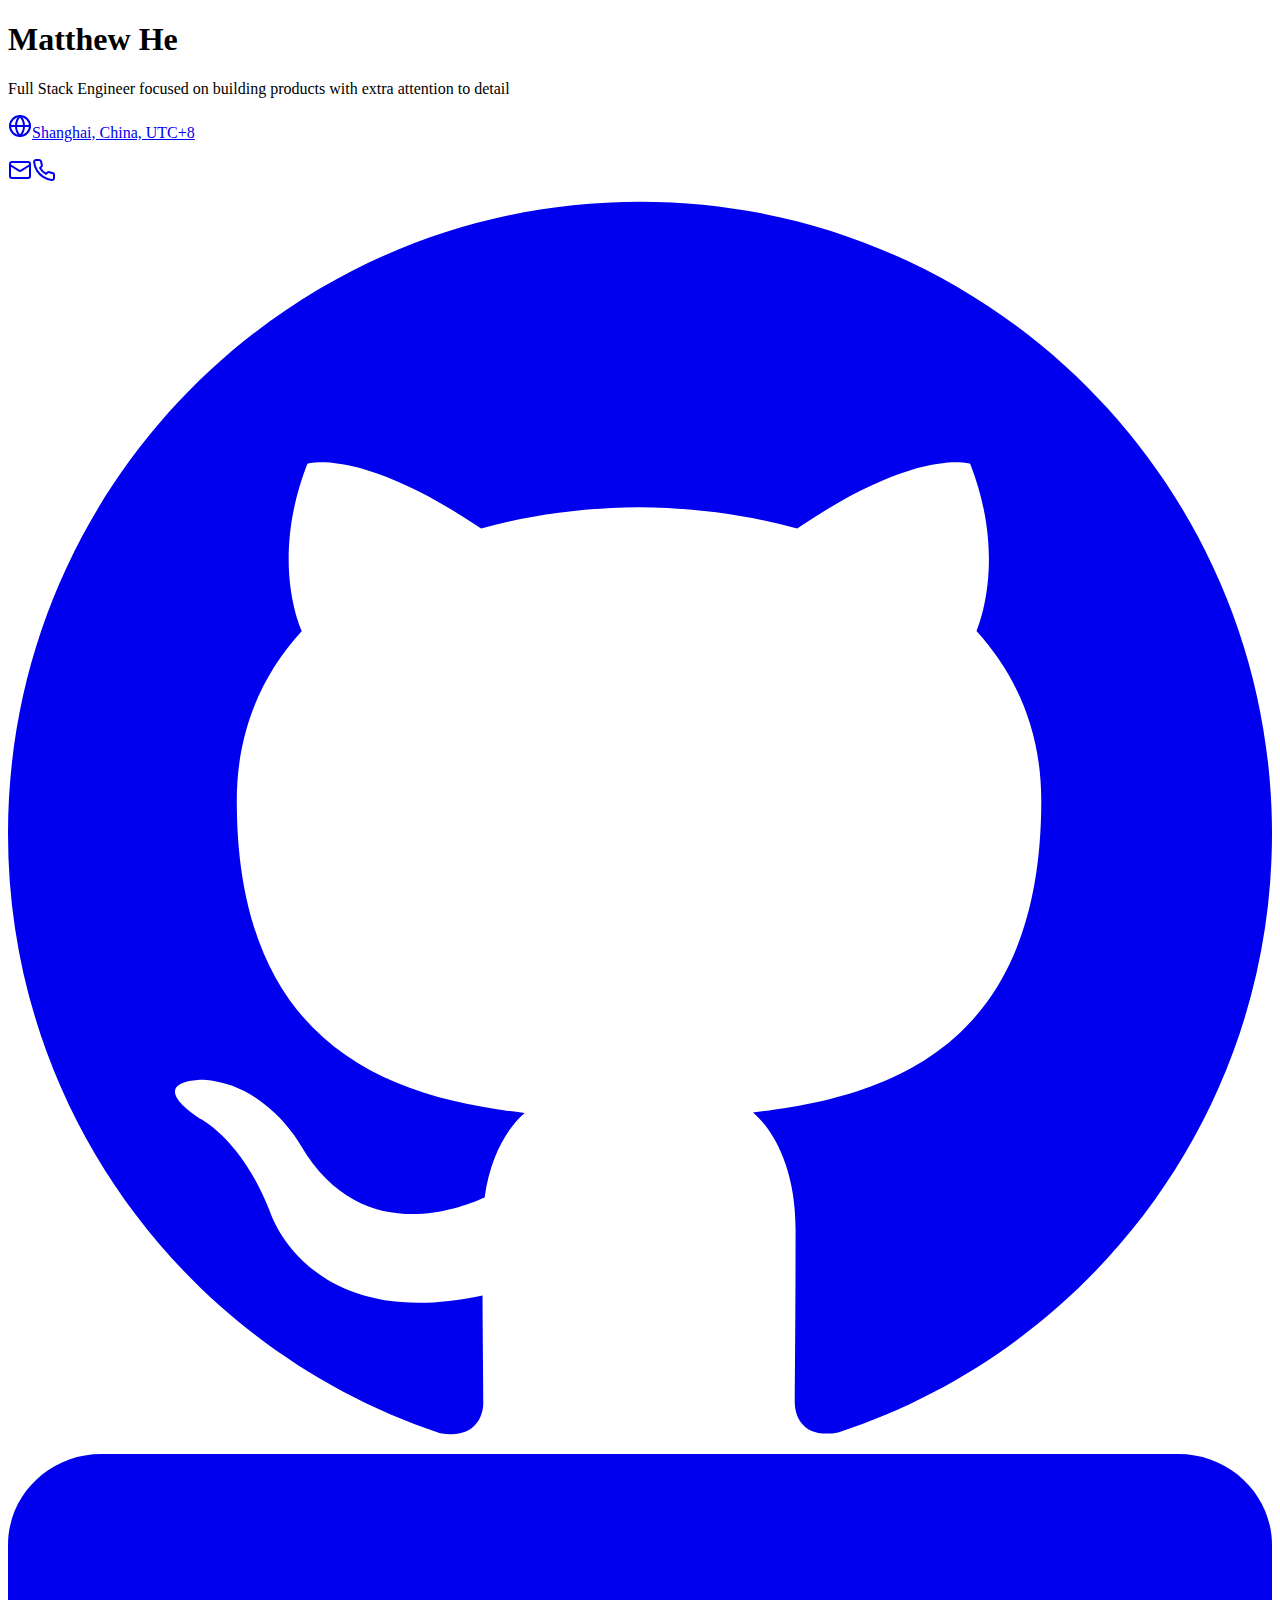
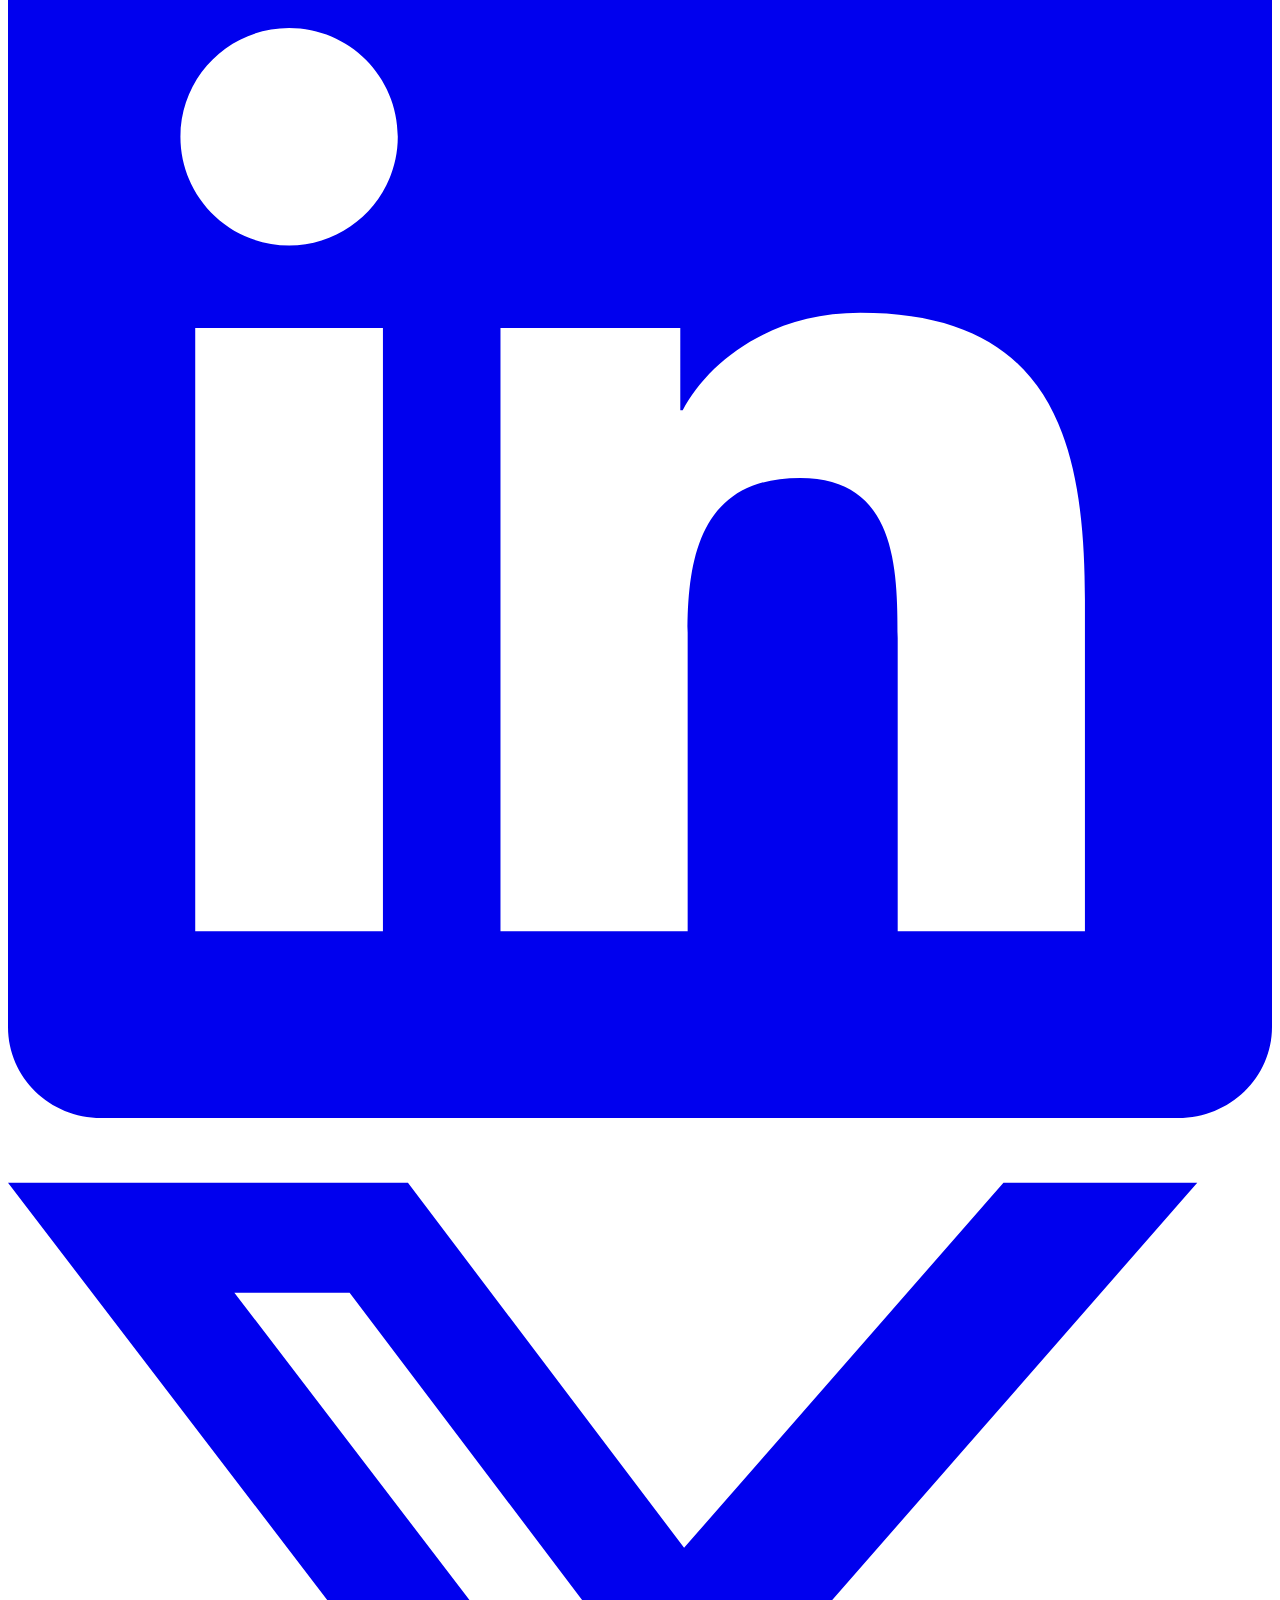
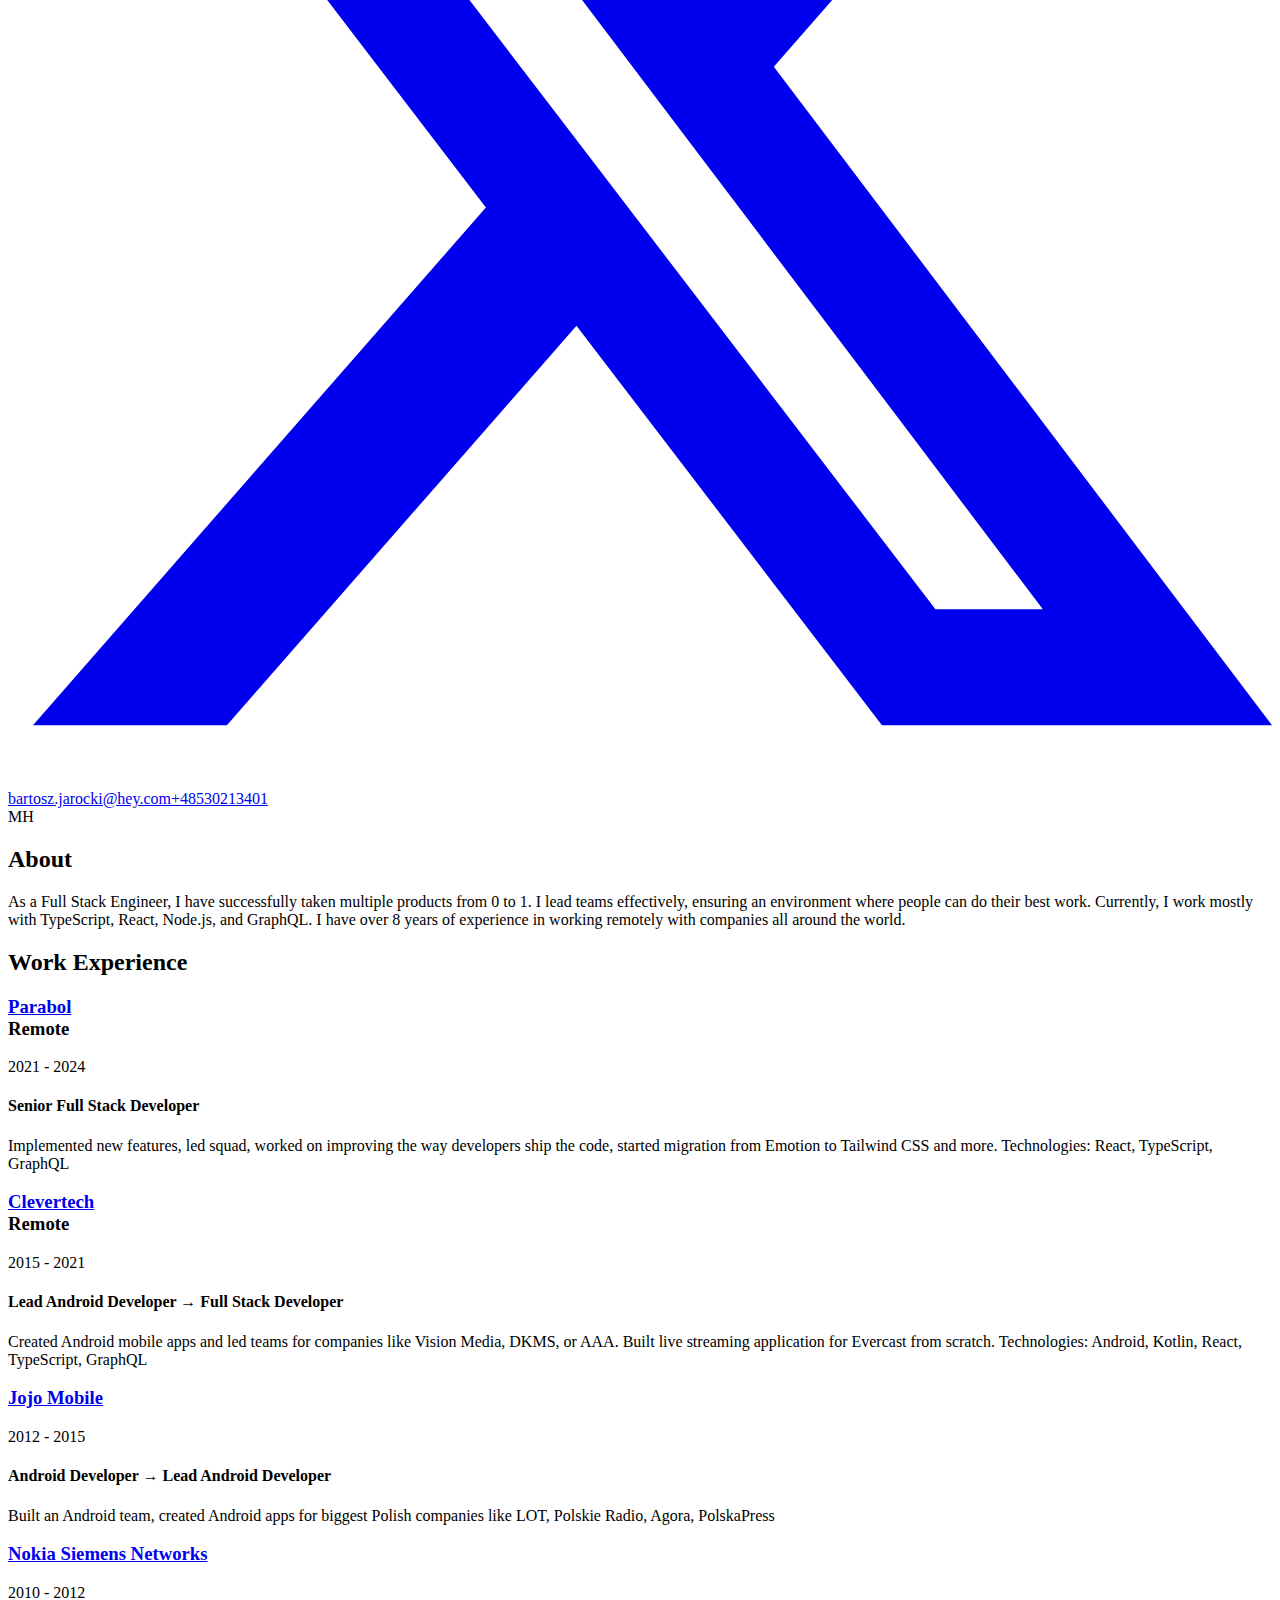
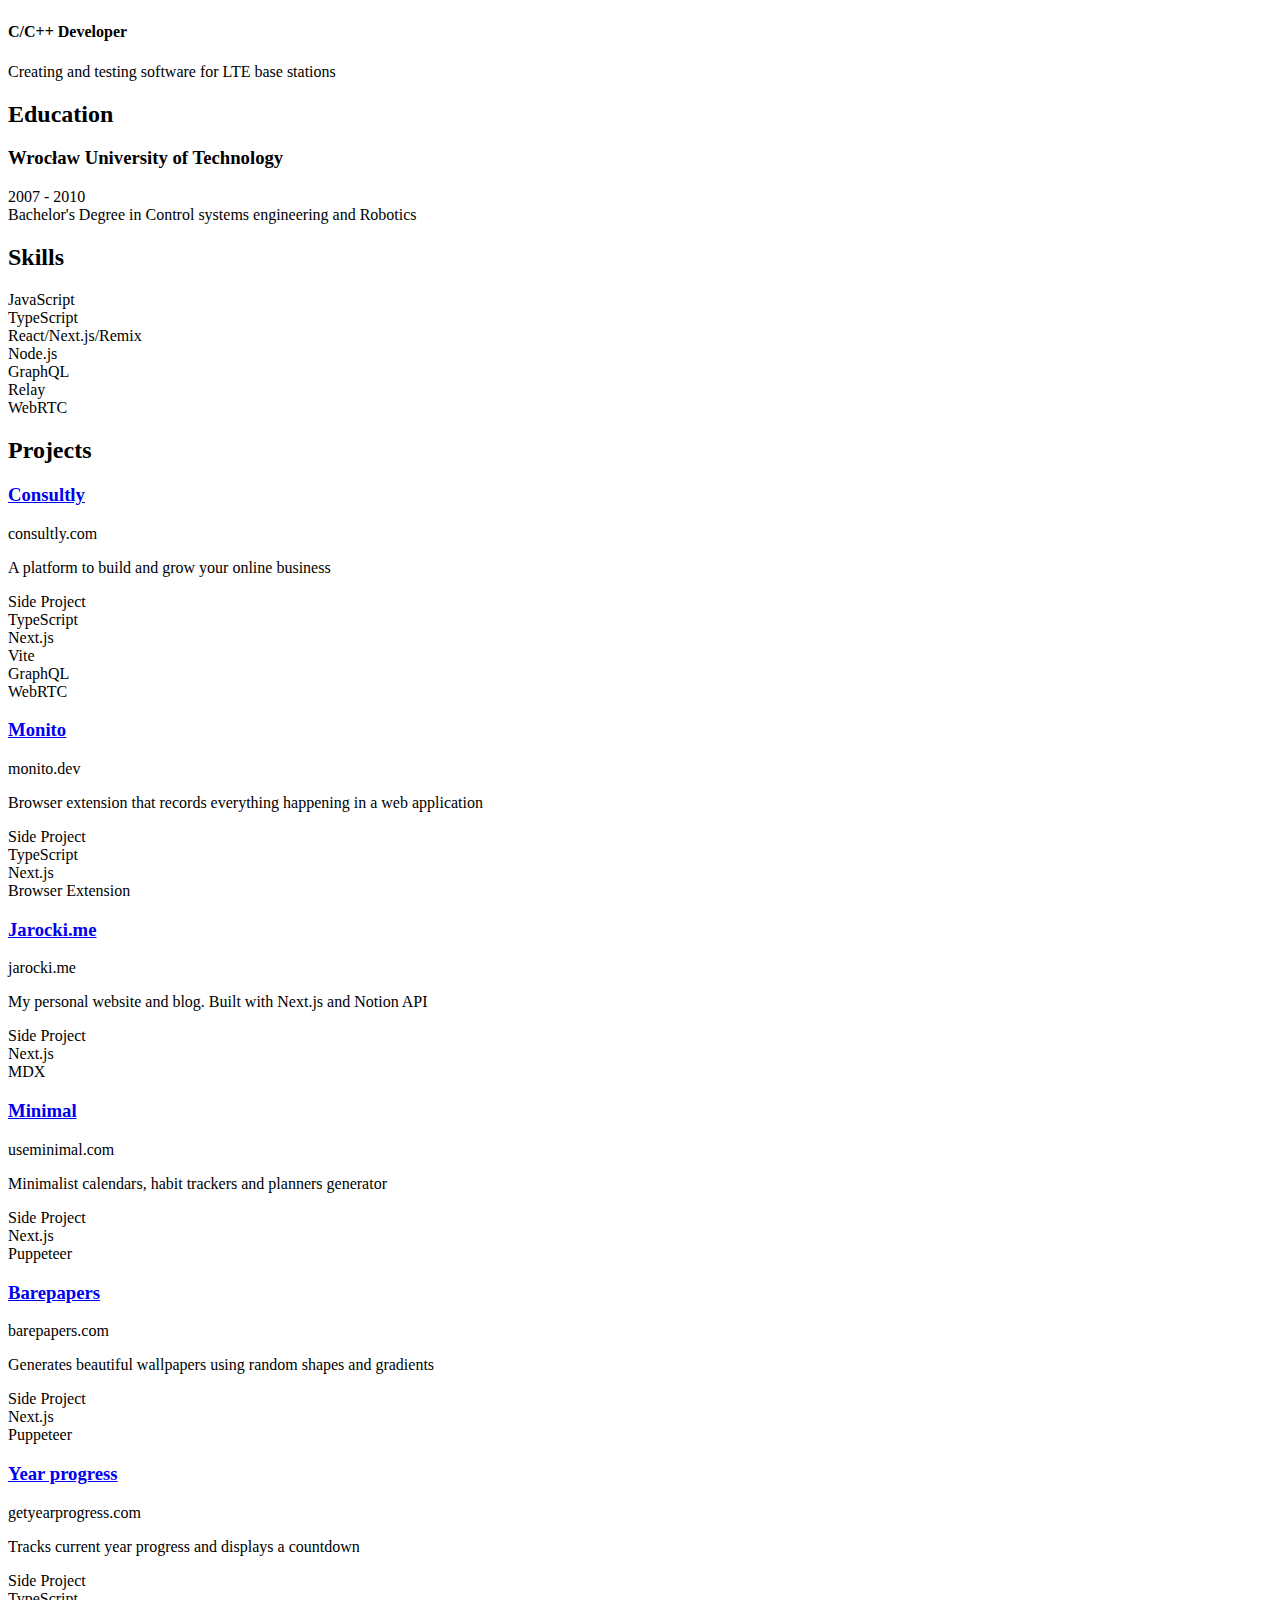
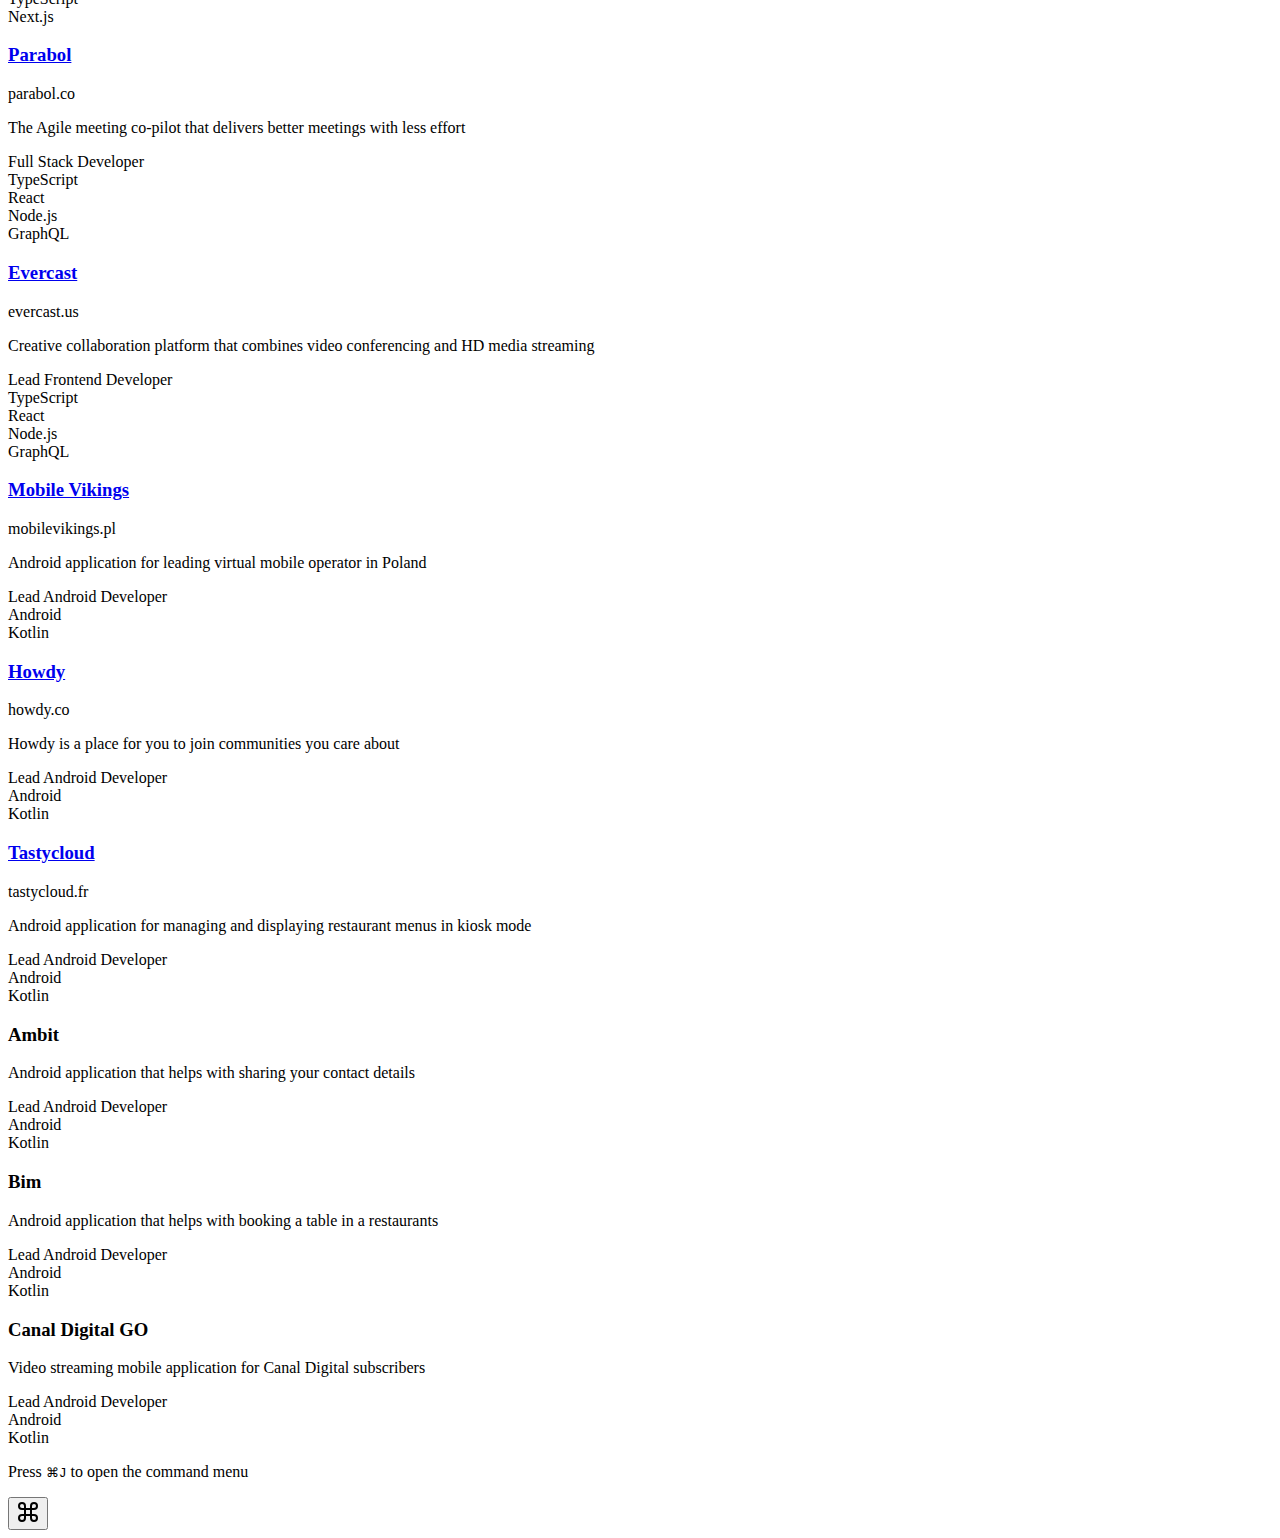
==== .next/server/app/index.html @ fde3a271 "init" ====
<!DOCTYPE html><html lang="en" class="__className_aaf875"><head><meta charSet="utf-8"/><meta name="viewport" content="width=device-width, initial-scale=1"/><link rel="preload" href="/_next/static/media/c9a5bc6a7c948fb0-s.p.woff2" as="font" crossorigin="" type="font/woff2"/><link rel="stylesheet" href="/_next/static/css/334e839ac937cc85.css" data-precedence="next"/><link rel="preload" as="script" fetchPriority="low" href="/_next/static/chunks/webpack-3624d6a87591be9b.js"/><script src="/_next/static/chunks/fd9d1056-023bbdd6fd8a5298.js" async=""></script><script src="/_next/static/chunks/23-bd7e5c7304fba92d.js" async=""></script><script src="/_next/static/chunks/main-app-3fb0ed41600e6fb4.js" async=""></script><script src="/_next/static/chunks/193-5cbb6b05bc1adb61.js" async=""></script><script src="/_next/static/chunks/app/page-326c47006e9b8428.js" async=""></script><script src="/_next/static/chunks/app/layout-7bb807be0e81d9e1.js" async=""></script><title>Matthew He | Full Stack Engineer focused on building products with extra attention to detail</title><meta name="description" content="As a Full Stack Engineer, I have successfully taken multiple products from 0 to 1. I lead teams effectively, ensuring an environment where people can do their best work. Currently, I work mostly with TypeScript, React, Node.js, and GraphQL. I have over 8 years of experience in working remotely with companies all around the world."/><link rel="icon" href="/favicon.ico" type="image/x-icon" sizes="16x16"/><link rel="apple-touch-icon" href="/apple-icon.png?d70e5c41a56c84c2" type="image/png" sizes="180x180"/><meta name="next-size-adjust"/><script src="/_next/static/chunks/polyfills-78c92fac7aa8fdd8.js" noModule=""></script></head><body><main class="container relative mx-auto scroll-my-12 overflow-auto p-4 print:p-12 md:p-16"><section class="mx-auto w-full max-w-2xl space-y-8 bg-white print:space-y-6"><div class="flex items-center justify-between"><div class="flex-1 space-y-1.5"><h1 class="text-2xl font-bold">Matthew He</h1><p class="max-w-md text-pretty font-mono text-sm text-muted-foreground">Full Stack Engineer focused on building products with extra attention to detail</p><p class="max-w-md items-center text-pretty font-mono text-xs text-muted-foreground"><a class="inline-flex gap-x-1.5 align-baseline leading-none hover:underline" href="https://www.google.com/maps/place/Shanghai" target="_blank"><svg xmlns="http://www.w3.org/2000/svg" width="24" height="24" viewBox="0 0 24 24" fill="none" stroke="currentColor" stroke-width="2" stroke-linecap="round" stroke-linejoin="round" class="lucide lucide-globe size-3"><circle cx="12" cy="12" r="10"></circle><path d="M12 2a14.5 14.5 0 0 0 0 20 14.5 14.5 0 0 0 0-20"></path><path d="M2 12h20"></path></svg>Shanghai, China, UTC+8</a></p><div class="flex gap-x-1 pt-1 font-mono text-sm text-muted-foreground print:hidden"><a href="mailto:bartosz.jarocki@hey.com" class="inline-flex items-center justify-center whitespace-nowrap rounded-md text-sm font-medium ring-offset-background transition-colors focus-visible:outline-none focus-visible:ring-2 focus-visible:ring-ring focus-visible:ring-offset-2 disabled:pointer-events-none disabled:opacity-50 border border-input bg-background hover:bg-accent hover:text-accent-foreground size-8"><svg xmlns="http://www.w3.org/2000/svg" width="24" height="24" viewBox="0 0 24 24" fill="none" stroke="currentColor" stroke-width="2" stroke-linecap="round" stroke-linejoin="round" class="lucide lucide-mail size-4"><rect width="20" height="16" x="2" y="4" rx="2"></rect><path d="m22 7-8.97 5.7a1.94 1.94 0 0 1-2.06 0L2 7"></path></svg></a><a href="tel:+48530213401" class="inline-flex items-center justify-center whitespace-nowrap rounded-md text-sm font-medium ring-offset-background transition-colors focus-visible:outline-none focus-visible:ring-2 focus-visible:ring-ring focus-visible:ring-offset-2 disabled:pointer-events-none disabled:opacity-50 border border-input bg-background hover:bg-accent hover:text-accent-foreground size-8"><svg xmlns="http://www.w3.org/2000/svg" width="24" height="24" viewBox="0 0 24 24" fill="none" stroke="currentColor" stroke-width="2" stroke-linecap="round" stroke-linejoin="round" class="lucide lucide-phone size-4"><path d="M22 16.92v3a2 2 0 0 1-2.18 2 19.79 19.79 0 0 1-8.63-3.07 19.5 19.5 0 0 1-6-6 19.79 19.79 0 0 1-3.07-8.67A2 2 0 0 1 4.11 2h3a2 2 0 0 1 2 1.72 12.84 12.84 0 0 0 .7 2.81 2 2 0 0 1-.45 2.11L8.09 9.91a16 16 0 0 0 6 6l1.27-1.27a2 2 0 0 1 2.11-.45 12.84 12.84 0 0 0 2.81.7A2 2 0 0 1 22 16.92z"></path></svg></a><a href="https://github.com/BartoszJarocki" class="inline-flex items-center justify-center whitespace-nowrap rounded-md text-sm font-medium ring-offset-background transition-colors focus-visible:outline-none focus-visible:ring-2 focus-visible:ring-ring focus-visible:ring-offset-2 disabled:pointer-events-none disabled:opacity-50 border border-input bg-background hover:bg-accent hover:text-accent-foreground size-8"><svg viewBox="0 0 24 24" xmlns="http://www.w3.org/2000/svg" class="size-4"><path fill="currentColor" d="M12 .297c-6.63 0-12 5.373-12 12 0 5.303 3.438 9.8 8.205 11.385.6.113.82-.258.82-.577 0-.285-.01-1.04-.015-2.04-3.338.724-4.042-1.61-4.042-1.61C4.422 18.07 3.633 17.7 3.633 17.7c-1.087-.744.084-.729.084-.729 1.205.084 1.838 1.236 1.838 1.236 1.07 1.835 2.809 1.305 3.495.998.108-.776.417-1.305.76-1.605-2.665-.3-5.466-1.332-5.466-5.93 0-1.31.465-2.38 1.235-3.22-.135-.303-.54-1.523.105-3.176 0 0 1.005-.322 3.3 1.23.96-.267 1.98-.399 3-.405 1.02.006 2.04.138 3 .405 2.28-1.552 3.285-1.23 3.285-1.23.645 1.653.24 2.873.12 3.176.765.84 1.23 1.91 1.23 3.22 0 4.61-2.805 5.625-5.475 5.92.42.36.81 1.096.81 2.22 0 1.606-.015 2.896-.015 3.286 0 .315.21.69.825.57C20.565 22.092 24 17.592 24 12.297c0-6.627-5.373-12-12-12"></path></svg></a><a href="https://www.linkedin.com/in/bjarocki/" class="inline-flex items-center justify-center whitespace-nowrap rounded-md text-sm font-medium ring-offset-background transition-colors focus-visible:outline-none focus-visible:ring-2 focus-visible:ring-ring focus-visible:ring-offset-2 disabled:pointer-events-none disabled:opacity-50 border border-input bg-background hover:bg-accent hover:text-accent-foreground size-8"><svg viewBox="0 0 24 24" xmlns="http://www.w3.org/2000/svg" class="size-4"><title>LinkedIn</title><path fill="currentColor" d="M20.447 20.452h-3.554v-5.569c0-1.328-.027-3.037-1.852-3.037-1.853 0-2.136 1.445-2.136 2.939v5.667H9.351V9h3.414v1.561h.046c.477-.9 1.637-1.85 3.37-1.85 3.601 0 4.267 2.37 4.267 5.455v6.286zM5.337 7.433c-1.144 0-2.063-.926-2.063-2.065 0-1.138.92-2.063 2.063-2.063 1.14 0 2.064.925 2.064 2.063 0 1.139-.925 2.065-2.064 2.065zm1.782 13.019H3.555V9h3.564v11.452zM22.225 0H1.771C.792 0 0 .774 0 1.729v20.542C0 23.227.792 24 1.771 24h20.451C23.2 24 24 23.227 24 22.271V1.729C24 .774 23.2 0 22.222 0h.003z"></path></svg></a><a href="https://x.com/BartoszJarocki" class="inline-flex items-center justify-center whitespace-nowrap rounded-md text-sm font-medium ring-offset-background transition-colors focus-visible:outline-none focus-visible:ring-2 focus-visible:ring-ring focus-visible:ring-offset-2 disabled:pointer-events-none disabled:opacity-50 border border-input bg-background hover:bg-accent hover:text-accent-foreground size-8"><svg viewBox="0 0 24 24" xmlns="http://www.w3.org/2000/svg" class="size-4"><title>X</title><path fill="currentColor" d="M18.901 1.153h3.68l-8.04 9.19L24 22.846h-7.406l-5.8-7.584-6.638 7.584H.474l8.6-9.83L0 1.154h7.594l5.243 6.932ZM17.61 20.644h2.039L6.486 3.24H4.298Z"></path></svg></a></div><div class="hidden flex-col gap-x-1 font-mono text-sm text-muted-foreground print:flex"><a href="mailto:bartosz.jarocki@hey.com"><span class="underline">bartosz.jarocki@hey.com</span></a><a href="tel:+48530213401"><span class="underline">+48530213401</span></a></div></div><span class="relative flex shrink-0 overflow-hidden rounded-xl size-28"><span class="flex h-full w-full items-center justify-center rounded-xl bg-muted">MH</span></span></div><section class="flex min-h-0 flex-col gap-y-3"><h2 class="text-xl font-bold">About</h2><p class="text-pretty font-mono text-sm text-muted-foreground">As a Full Stack Engineer, I have successfully taken multiple products from 0 to 1. I lead teams effectively, ensuring an environment where people can do their best work. Currently, I work mostly with TypeScript, React, Node.js, and GraphQL. I have over 8 years of experience in working remotely with companies all around the world.</p></section><section class="flex min-h-0 flex-col gap-y-3"><h2 class="text-xl font-bold">Work Experience</h2><div class="rounded-lg bg-card text-card-foreground"><div class="flex flex-col space-y-1.5"><div class="flex items-center justify-between gap-x-2 text-base"><h3 class="inline-flex items-center justify-center gap-x-1 font-semibold leading-none"><a class="hover:underline" href="https://parabol.co">Parabol</a><span class="inline-flex gap-x-1"><div class="inline-flex items-center rounded-md border px-2 py-0.5 font-semibold font-mono transition-colors focus:outline-none focus:ring-2 focus:ring-ring focus:ring-offset-2 text-nowrap border-transparent bg-secondary text-secondary-foreground hover:bg-secondary/60 align-middle text-xs">Remote</div></span></h3><div class="text-sm tabular-nums text-gray-500">2021<!-- --> - <!-- -->2024</div></div><h4 class="font-mono text-sm leading-none">Senior Full Stack Developer</h4></div><div class="text-pretty font-mono text-muted-foreground mt-2 text-xs">Implemented new features, led squad, worked on improving the way developers ship the code, started migration from Emotion to Tailwind CSS and more. Technologies: React, TypeScript, GraphQL</div></div><div class="rounded-lg bg-card text-card-foreground"><div class="flex flex-col space-y-1.5"><div class="flex items-center justify-between gap-x-2 text-base"><h3 class="inline-flex items-center justify-center gap-x-1 font-semibold leading-none"><a class="hover:underline" href="https://clevertech.biz">Clevertech</a><span class="inline-flex gap-x-1"><div class="inline-flex items-center rounded-md border px-2 py-0.5 font-semibold font-mono transition-colors focus:outline-none focus:ring-2 focus:ring-ring focus:ring-offset-2 text-nowrap border-transparent bg-secondary text-secondary-foreground hover:bg-secondary/60 align-middle text-xs">Remote</div></span></h3><div class="text-sm tabular-nums text-gray-500">2015<!-- --> - <!-- -->2021</div></div><h4 class="font-mono text-sm leading-none">Lead Android Developer → Full Stack Developer</h4></div><div class="text-pretty font-mono text-muted-foreground mt-2 text-xs">Created Android mobile apps and led teams for companies like Vision Media, DKMS, or AAA. Built live streaming application for Evercast from scratch. Technologies: Android, Kotlin, React, TypeScript, GraphQL</div></div><div class="rounded-lg bg-card text-card-foreground"><div class="flex flex-col space-y-1.5"><div class="flex items-center justify-between gap-x-2 text-base"><h3 class="inline-flex items-center justify-center gap-x-1 font-semibold leading-none"><a class="hover:underline" href="https://bsgroup.eu/">Jojo Mobile</a><span class="inline-flex gap-x-1"></span></h3><div class="text-sm tabular-nums text-gray-500">2012<!-- --> - <!-- -->2015</div></div><h4 class="font-mono text-sm leading-none">Android Developer → Lead Android Developer</h4></div><div class="text-pretty font-mono text-muted-foreground mt-2 text-xs">Built an Android team, created Android apps for biggest Polish companies like LOT, Polskie Radio, Agora, PolskaPress</div></div><div class="rounded-lg bg-card text-card-foreground"><div class="flex flex-col space-y-1.5"><div class="flex items-center justify-between gap-x-2 text-base"><h3 class="inline-flex items-center justify-center gap-x-1 font-semibold leading-none"><a class="hover:underline" href="https://www.nokia.com">Nokia Siemens Networks</a><span class="inline-flex gap-x-1"></span></h3><div class="text-sm tabular-nums text-gray-500">2010<!-- --> - <!-- -->2012</div></div><h4 class="font-mono text-sm leading-none">C/C++ Developer</h4></div><div class="text-pretty font-mono text-muted-foreground mt-2 text-xs">Creating and testing software for LTE base stations</div></div></section><section class="flex min-h-0 flex-col gap-y-3"><h2 class="text-xl font-bold">Education</h2><div class="rounded-lg bg-card text-card-foreground"><div class="flex flex-col space-y-1.5"><div class="flex items-center justify-between gap-x-2 text-base"><h3 class="font-semibold leading-none">Wrocław University of Technology</h3><div class="text-sm tabular-nums text-gray-500">2007<!-- --> - <!-- -->2010</div></div></div><div class="text-pretty font-mono text-sm text-muted-foreground mt-2">Bachelor&#x27;s Degree in Control systems engineering and Robotics</div></div></section><section class="flex min-h-0 flex-col gap-y-3"><h2 class="text-xl font-bold">Skills</h2><div class="flex flex-wrap gap-1"><div class="inline-flex items-center rounded-md border px-2 py-0.5 text-xs font-semibold font-mono transition-colors focus:outline-none focus:ring-2 focus:ring-ring focus:ring-offset-2 text-nowrap border-transparent bg-primary/80 text-primary-foreground hover:bg-primary/60">JavaScript</div><div class="inline-flex items-center rounded-md border px-2 py-0.5 text-xs font-semibold font-mono transition-colors focus:outline-none focus:ring-2 focus:ring-ring focus:ring-offset-2 text-nowrap border-transparent bg-primary/80 text-primary-foreground hover:bg-primary/60">TypeScript</div><div class="inline-flex items-center rounded-md border px-2 py-0.5 text-xs font-semibold font-mono transition-colors focus:outline-none focus:ring-2 focus:ring-ring focus:ring-offset-2 text-nowrap border-transparent bg-primary/80 text-primary-foreground hover:bg-primary/60">React/Next.js/Remix</div><div class="inline-flex items-center rounded-md border px-2 py-0.5 text-xs font-semibold font-mono transition-colors focus:outline-none focus:ring-2 focus:ring-ring focus:ring-offset-2 text-nowrap border-transparent bg-primary/80 text-primary-foreground hover:bg-primary/60">Node.js</div><div class="inline-flex items-center rounded-md border px-2 py-0.5 text-xs font-semibold font-mono transition-colors focus:outline-none focus:ring-2 focus:ring-ring focus:ring-offset-2 text-nowrap border-transparent bg-primary/80 text-primary-foreground hover:bg-primary/60">GraphQL</div><div class="inline-flex items-center rounded-md border px-2 py-0.5 text-xs font-semibold font-mono transition-colors focus:outline-none focus:ring-2 focus:ring-ring focus:ring-offset-2 text-nowrap border-transparent bg-primary/80 text-primary-foreground hover:bg-primary/60">Relay</div><div class="inline-flex items-center rounded-md border px-2 py-0.5 text-xs font-semibold font-mono transition-colors focus:outline-none focus:ring-2 focus:ring-ring focus:ring-offset-2 text-nowrap border-transparent bg-primary/80 text-primary-foreground hover:bg-primary/60">WebRTC</div></div></section><section class="flex min-h-0 flex-col gap-y-3 print-force-new-page scroll-mb-16"><h2 class="text-xl font-bold">Projects</h2><div class="-mx-3 grid grid-cols-1 gap-3 print:grid-cols-3 print:gap-2 md:grid-cols-2 lg:grid-cols-3"><div class="rounded-lg bg-card text-card-foreground flex flex-col overflow-hidden border border-muted p-3"><div class="flex flex-col space-y-1.5"><div class="space-y-1"><h3 class="font-semibold tracking-tight text-base"><a href="https://consultly.com/" target="_blank" class="inline-flex items-center gap-1 hover:underline">Consultly<!-- --> <span class="size-1 rounded-full bg-green-500"></span></a></h3><div class="hidden font-mono text-xs underline print:visible">consultly.com</div><p class="text-muted-foreground font-mono text-xs">A platform to build and grow your online business</p></div></div><div class="text-pretty font-mono text-sm text-muted-foreground mt-auto flex"><div class="mt-2 flex flex-wrap gap-1"><div class="inline-flex items-center rounded-md border font-semibold font-mono transition-colors focus:outline-none focus:ring-2 focus:ring-ring focus:ring-offset-2 text-nowrap border-transparent bg-secondary text-secondary-foreground hover:bg-secondary/60 px-1 py-0 text-[10px]">Side Project</div><div class="inline-flex items-center rounded-md border font-semibold font-mono transition-colors focus:outline-none focus:ring-2 focus:ring-ring focus:ring-offset-2 text-nowrap border-transparent bg-secondary text-secondary-foreground hover:bg-secondary/60 px-1 py-0 text-[10px]">TypeScript</div><div class="inline-flex items-center rounded-md border font-semibold font-mono transition-colors focus:outline-none focus:ring-2 focus:ring-ring focus:ring-offset-2 text-nowrap border-transparent bg-secondary text-secondary-foreground hover:bg-secondary/60 px-1 py-0 text-[10px]">Next.js</div><div class="inline-flex items-center rounded-md border font-semibold font-mono transition-colors focus:outline-none focus:ring-2 focus:ring-ring focus:ring-offset-2 text-nowrap border-transparent bg-secondary text-secondary-foreground hover:bg-secondary/60 px-1 py-0 text-[10px]">Vite</div><div class="inline-flex items-center rounded-md border font-semibold font-mono transition-colors focus:outline-none focus:ring-2 focus:ring-ring focus:ring-offset-2 text-nowrap border-transparent bg-secondary text-secondary-foreground hover:bg-secondary/60 px-1 py-0 text-[10px]">GraphQL</div><div class="inline-flex items-center rounded-md border font-semibold font-mono transition-colors focus:outline-none focus:ring-2 focus:ring-ring focus:ring-offset-2 text-nowrap border-transparent bg-secondary text-secondary-foreground hover:bg-secondary/60 px-1 py-0 text-[10px]">WebRTC</div></div></div></div><div class="rounded-lg bg-card text-card-foreground flex flex-col overflow-hidden border border-muted p-3"><div class="flex flex-col space-y-1.5"><div class="space-y-1"><h3 class="font-semibold tracking-tight text-base"><a href="https://monito.dev/" target="_blank" class="inline-flex items-center gap-1 hover:underline">Monito<!-- --> <span class="size-1 rounded-full bg-green-500"></span></a></h3><div class="hidden font-mono text-xs underline print:visible">monito.dev</div><p class="text-muted-foreground font-mono text-xs">Browser extension that records everything happening in a web application</p></div></div><div class="text-pretty font-mono text-sm text-muted-foreground mt-auto flex"><div class="mt-2 flex flex-wrap gap-1"><div class="inline-flex items-center rounded-md border font-semibold font-mono transition-colors focus:outline-none focus:ring-2 focus:ring-ring focus:ring-offset-2 text-nowrap border-transparent bg-secondary text-secondary-foreground hover:bg-secondary/60 px-1 py-0 text-[10px]">Side Project</div><div class="inline-flex items-center rounded-md border font-semibold font-mono transition-colors focus:outline-none focus:ring-2 focus:ring-ring focus:ring-offset-2 text-nowrap border-transparent bg-secondary text-secondary-foreground hover:bg-secondary/60 px-1 py-0 text-[10px]">TypeScript</div><div class="inline-flex items-center rounded-md border font-semibold font-mono transition-colors focus:outline-none focus:ring-2 focus:ring-ring focus:ring-offset-2 text-nowrap border-transparent bg-secondary text-secondary-foreground hover:bg-secondary/60 px-1 py-0 text-[10px]">Next.js</div><div class="inline-flex items-center rounded-md border font-semibold font-mono transition-colors focus:outline-none focus:ring-2 focus:ring-ring focus:ring-offset-2 text-nowrap border-transparent bg-secondary text-secondary-foreground hover:bg-secondary/60 px-1 py-0 text-[10px]">Browser Extension</div></div></div></div><div class="rounded-lg bg-card text-card-foreground flex flex-col overflow-hidden border border-muted p-3"><div class="flex flex-col space-y-1.5"><div class="space-y-1"><h3 class="font-semibold tracking-tight text-base"><a href="https://jarocki.me/" target="_blank" class="inline-flex items-center gap-1 hover:underline">Jarocki.me<!-- --> <span class="size-1 rounded-full bg-green-500"></span></a></h3><div class="hidden font-mono text-xs underline print:visible">jarocki.me</div><p class="text-muted-foreground font-mono text-xs">My personal website and blog. Built with Next.js and Notion API</p></div></div><div class="text-pretty font-mono text-sm text-muted-foreground mt-auto flex"><div class="mt-2 flex flex-wrap gap-1"><div class="inline-flex items-center rounded-md border font-semibold font-mono transition-colors focus:outline-none focus:ring-2 focus:ring-ring focus:ring-offset-2 text-nowrap border-transparent bg-secondary text-secondary-foreground hover:bg-secondary/60 px-1 py-0 text-[10px]">Side Project</div><div class="inline-flex items-center rounded-md border font-semibold font-mono transition-colors focus:outline-none focus:ring-2 focus:ring-ring focus:ring-offset-2 text-nowrap border-transparent bg-secondary text-secondary-foreground hover:bg-secondary/60 px-1 py-0 text-[10px]">Next.js</div><div class="inline-flex items-center rounded-md border font-semibold font-mono transition-colors focus:outline-none focus:ring-2 focus:ring-ring focus:ring-offset-2 text-nowrap border-transparent bg-secondary text-secondary-foreground hover:bg-secondary/60 px-1 py-0 text-[10px]">MDX</div></div></div></div><div class="rounded-lg bg-card text-card-foreground flex flex-col overflow-hidden border border-muted p-3"><div class="flex flex-col space-y-1.5"><div class="space-y-1"><h3 class="font-semibold tracking-tight text-base"><a href="https://useminimal.com/" target="_blank" class="inline-flex items-center gap-1 hover:underline">Minimal<!-- --> <span class="size-1 rounded-full bg-green-500"></span></a></h3><div class="hidden font-mono text-xs underline print:visible">useminimal.com</div><p class="text-muted-foreground font-mono text-xs">Minimalist calendars, habit trackers and planners generator</p></div></div><div class="text-pretty font-mono text-sm text-muted-foreground mt-auto flex"><div class="mt-2 flex flex-wrap gap-1"><div class="inline-flex items-center rounded-md border font-semibold font-mono transition-colors focus:outline-none focus:ring-2 focus:ring-ring focus:ring-offset-2 text-nowrap border-transparent bg-secondary text-secondary-foreground hover:bg-secondary/60 px-1 py-0 text-[10px]">Side Project</div><div class="inline-flex items-center rounded-md border font-semibold font-mono transition-colors focus:outline-none focus:ring-2 focus:ring-ring focus:ring-offset-2 text-nowrap border-transparent bg-secondary text-secondary-foreground hover:bg-secondary/60 px-1 py-0 text-[10px]">Next.js</div><div class="inline-flex items-center rounded-md border font-semibold font-mono transition-colors focus:outline-none focus:ring-2 focus:ring-ring focus:ring-offset-2 text-nowrap border-transparent bg-secondary text-secondary-foreground hover:bg-secondary/60 px-1 py-0 text-[10px]">Puppeteer</div></div></div></div><div class="rounded-lg bg-card text-card-foreground flex flex-col overflow-hidden border border-muted p-3"><div class="flex flex-col space-y-1.5"><div class="space-y-1"><h3 class="font-semibold tracking-tight text-base"><a href="https://barepapers.com/" target="_blank" class="inline-flex items-center gap-1 hover:underline">Barepapers<!-- --> <span class="size-1 rounded-full bg-green-500"></span></a></h3><div class="hidden font-mono text-xs underline print:visible">barepapers.com</div><p class="text-muted-foreground font-mono text-xs">Generates beautiful wallpapers using random shapes and gradients</p></div></div><div class="text-pretty font-mono text-sm text-muted-foreground mt-auto flex"><div class="mt-2 flex flex-wrap gap-1"><div class="inline-flex items-center rounded-md border font-semibold font-mono transition-colors focus:outline-none focus:ring-2 focus:ring-ring focus:ring-offset-2 text-nowrap border-transparent bg-secondary text-secondary-foreground hover:bg-secondary/60 px-1 py-0 text-[10px]">Side Project</div><div class="inline-flex items-center rounded-md border font-semibold font-mono transition-colors focus:outline-none focus:ring-2 focus:ring-ring focus:ring-offset-2 text-nowrap border-transparent bg-secondary text-secondary-foreground hover:bg-secondary/60 px-1 py-0 text-[10px]">Next.js</div><div class="inline-flex items-center rounded-md border font-semibold font-mono transition-colors focus:outline-none focus:ring-2 focus:ring-ring focus:ring-offset-2 text-nowrap border-transparent bg-secondary text-secondary-foreground hover:bg-secondary/60 px-1 py-0 text-[10px]">Puppeteer</div></div></div></div><div class="rounded-lg bg-card text-card-foreground flex flex-col overflow-hidden border border-muted p-3"><div class="flex flex-col space-y-1.5"><div class="space-y-1"><h3 class="font-semibold tracking-tight text-base"><a href="https://getyearprogress.com/" target="_blank" class="inline-flex items-center gap-1 hover:underline">Year progress<!-- --> <span class="size-1 rounded-full bg-green-500"></span></a></h3><div class="hidden font-mono text-xs underline print:visible">getyearprogress.com</div><p class="text-muted-foreground font-mono text-xs">Tracks current year progress and displays a countdown</p></div></div><div class="text-pretty font-mono text-sm text-muted-foreground mt-auto flex"><div class="mt-2 flex flex-wrap gap-1"><div class="inline-flex items-center rounded-md border font-semibold font-mono transition-colors focus:outline-none focus:ring-2 focus:ring-ring focus:ring-offset-2 text-nowrap border-transparent bg-secondary text-secondary-foreground hover:bg-secondary/60 px-1 py-0 text-[10px]">Side Project</div><div class="inline-flex items-center rounded-md border font-semibold font-mono transition-colors focus:outline-none focus:ring-2 focus:ring-ring focus:ring-offset-2 text-nowrap border-transparent bg-secondary text-secondary-foreground hover:bg-secondary/60 px-1 py-0 text-[10px]">TypeScript</div><div class="inline-flex items-center rounded-md border font-semibold font-mono transition-colors focus:outline-none focus:ring-2 focus:ring-ring focus:ring-offset-2 text-nowrap border-transparent bg-secondary text-secondary-foreground hover:bg-secondary/60 px-1 py-0 text-[10px]">Next.js</div></div></div></div><div class="rounded-lg bg-card text-card-foreground flex flex-col overflow-hidden border border-muted p-3"><div class="flex flex-col space-y-1.5"><div class="space-y-1"><h3 class="font-semibold tracking-tight text-base"><a href="https://parabol.co/" target="_blank" class="inline-flex items-center gap-1 hover:underline">Parabol<!-- --> <span class="size-1 rounded-full bg-green-500"></span></a></h3><div class="hidden font-mono text-xs underline print:visible">parabol.co</div><p class="text-muted-foreground font-mono text-xs">The Agile meeting co-pilot that delivers better meetings with less effort</p></div></div><div class="text-pretty font-mono text-sm text-muted-foreground mt-auto flex"><div class="mt-2 flex flex-wrap gap-1"><div class="inline-flex items-center rounded-md border font-semibold font-mono transition-colors focus:outline-none focus:ring-2 focus:ring-ring focus:ring-offset-2 text-nowrap border-transparent bg-secondary text-secondary-foreground hover:bg-secondary/60 px-1 py-0 text-[10px]">Full Stack Developer</div><div class="inline-flex items-center rounded-md border font-semibold font-mono transition-colors focus:outline-none focus:ring-2 focus:ring-ring focus:ring-offset-2 text-nowrap border-transparent bg-secondary text-secondary-foreground hover:bg-secondary/60 px-1 py-0 text-[10px]">TypeScript</div><div class="inline-flex items-center rounded-md border font-semibold font-mono transition-colors focus:outline-none focus:ring-2 focus:ring-ring focus:ring-offset-2 text-nowrap border-transparent bg-secondary text-secondary-foreground hover:bg-secondary/60 px-1 py-0 text-[10px]">React</div><div class="inline-flex items-center rounded-md border font-semibold font-mono transition-colors focus:outline-none focus:ring-2 focus:ring-ring focus:ring-offset-2 text-nowrap border-transparent bg-secondary text-secondary-foreground hover:bg-secondary/60 px-1 py-0 text-[10px]">Node.js</div><div class="inline-flex items-center rounded-md border font-semibold font-mono transition-colors focus:outline-none focus:ring-2 focus:ring-ring focus:ring-offset-2 text-nowrap border-transparent bg-secondary text-secondary-foreground hover:bg-secondary/60 px-1 py-0 text-[10px]">GraphQL</div></div></div></div><div class="rounded-lg bg-card text-card-foreground flex flex-col overflow-hidden border border-muted p-3"><div class="flex flex-col space-y-1.5"><div class="space-y-1"><h3 class="font-semibold tracking-tight text-base"><a href="https://www.evercast.us/" target="_blank" class="inline-flex items-center gap-1 hover:underline">Evercast<!-- --> <span class="size-1 rounded-full bg-green-500"></span></a></h3><div class="hidden font-mono text-xs underline print:visible">evercast.us</div><p class="text-muted-foreground font-mono text-xs">Creative collaboration platform that combines video conferencing and HD media streaming</p></div></div><div class="text-pretty font-mono text-sm text-muted-foreground mt-auto flex"><div class="mt-2 flex flex-wrap gap-1"><div class="inline-flex items-center rounded-md border font-semibold font-mono transition-colors focus:outline-none focus:ring-2 focus:ring-ring focus:ring-offset-2 text-nowrap border-transparent bg-secondary text-secondary-foreground hover:bg-secondary/60 px-1 py-0 text-[10px]">Lead Frontend Developer</div><div class="inline-flex items-center rounded-md border font-semibold font-mono transition-colors focus:outline-none focus:ring-2 focus:ring-ring focus:ring-offset-2 text-nowrap border-transparent bg-secondary text-secondary-foreground hover:bg-secondary/60 px-1 py-0 text-[10px]">TypeScript</div><div class="inline-flex items-center rounded-md border font-semibold font-mono transition-colors focus:outline-none focus:ring-2 focus:ring-ring focus:ring-offset-2 text-nowrap border-transparent bg-secondary text-secondary-foreground hover:bg-secondary/60 px-1 py-0 text-[10px]">React</div><div class="inline-flex items-center rounded-md border font-semibold font-mono transition-colors focus:outline-none focus:ring-2 focus:ring-ring focus:ring-offset-2 text-nowrap border-transparent bg-secondary text-secondary-foreground hover:bg-secondary/60 px-1 py-0 text-[10px]">Node.js</div><div class="inline-flex items-center rounded-md border font-semibold font-mono transition-colors focus:outline-none focus:ring-2 focus:ring-ring focus:ring-offset-2 text-nowrap border-transparent bg-secondary text-secondary-foreground hover:bg-secondary/60 px-1 py-0 text-[10px]">GraphQL</div></div></div></div><div class="rounded-lg bg-card text-card-foreground flex flex-col overflow-hidden border border-muted p-3"><div class="flex flex-col space-y-1.5"><div class="space-y-1"><h3 class="font-semibold tracking-tight text-base"><a href="https://mobilevikings.pl/" target="_blank" class="inline-flex items-center gap-1 hover:underline">Mobile Vikings<!-- --> <span class="size-1 rounded-full bg-green-500"></span></a></h3><div class="hidden font-mono text-xs underline print:visible">mobilevikings.pl</div><p class="text-muted-foreground font-mono text-xs">Android application for leading virtual mobile operator in Poland</p></div></div><div class="text-pretty font-mono text-sm text-muted-foreground mt-auto flex"><div class="mt-2 flex flex-wrap gap-1"><div class="inline-flex items-center rounded-md border font-semibold font-mono transition-colors focus:outline-none focus:ring-2 focus:ring-ring focus:ring-offset-2 text-nowrap border-transparent bg-secondary text-secondary-foreground hover:bg-secondary/60 px-1 py-0 text-[10px]">Lead Android Developer</div><div class="inline-flex items-center rounded-md border font-semibold font-mono transition-colors focus:outline-none focus:ring-2 focus:ring-ring focus:ring-offset-2 text-nowrap border-transparent bg-secondary text-secondary-foreground hover:bg-secondary/60 px-1 py-0 text-[10px]">Android</div><div class="inline-flex items-center rounded-md border font-semibold font-mono transition-colors focus:outline-none focus:ring-2 focus:ring-ring focus:ring-offset-2 text-nowrap border-transparent bg-secondary text-secondary-foreground hover:bg-secondary/60 px-1 py-0 text-[10px]">Kotlin</div></div></div></div><div class="rounded-lg bg-card text-card-foreground flex flex-col overflow-hidden border border-muted p-3"><div class="flex flex-col space-y-1.5"><div class="space-y-1"><h3 class="font-semibold tracking-tight text-base"><a href="https://howdy.co/" target="_blank" class="inline-flex items-center gap-1 hover:underline">Howdy<!-- --> <span class="size-1 rounded-full bg-green-500"></span></a></h3><div class="hidden font-mono text-xs underline print:visible">howdy.co</div><p class="text-muted-foreground font-mono text-xs">Howdy is a place for you to join communities you care about</p></div></div><div class="text-pretty font-mono text-sm text-muted-foreground mt-auto flex"><div class="mt-2 flex flex-wrap gap-1"><div class="inline-flex items-center rounded-md border font-semibold font-mono transition-colors focus:outline-none focus:ring-2 focus:ring-ring focus:ring-offset-2 text-nowrap border-transparent bg-secondary text-secondary-foreground hover:bg-secondary/60 px-1 py-0 text-[10px]">Lead Android Developer</div><div class="inline-flex items-center rounded-md border font-semibold font-mono transition-colors focus:outline-none focus:ring-2 focus:ring-ring focus:ring-offset-2 text-nowrap border-transparent bg-secondary text-secondary-foreground hover:bg-secondary/60 px-1 py-0 text-[10px]">Android</div><div class="inline-flex items-center rounded-md border font-semibold font-mono transition-colors focus:outline-none focus:ring-2 focus:ring-ring focus:ring-offset-2 text-nowrap border-transparent bg-secondary text-secondary-foreground hover:bg-secondary/60 px-1 py-0 text-[10px]">Kotlin</div></div></div></div><div class="rounded-lg bg-card text-card-foreground flex flex-col overflow-hidden border border-muted p-3"><div class="flex flex-col space-y-1.5"><div class="space-y-1"><h3 class="font-semibold tracking-tight text-base"><a href="https://www.tastycloud.fr/" target="_blank" class="inline-flex items-center gap-1 hover:underline">Tastycloud<!-- --> <span class="size-1 rounded-full bg-green-500"></span></a></h3><div class="hidden font-mono text-xs underline print:visible">tastycloud.fr</div><p class="text-muted-foreground font-mono text-xs">Android application for managing and displaying restaurant menus in kiosk mode</p></div></div><div class="text-pretty font-mono text-sm text-muted-foreground mt-auto flex"><div class="mt-2 flex flex-wrap gap-1"><div class="inline-flex items-center rounded-md border font-semibold font-mono transition-colors focus:outline-none focus:ring-2 focus:ring-ring focus:ring-offset-2 text-nowrap border-transparent bg-secondary text-secondary-foreground hover:bg-secondary/60 px-1 py-0 text-[10px]">Lead Android Developer</div><div class="inline-flex items-center rounded-md border font-semibold font-mono transition-colors focus:outline-none focus:ring-2 focus:ring-ring focus:ring-offset-2 text-nowrap border-transparent bg-secondary text-secondary-foreground hover:bg-secondary/60 px-1 py-0 text-[10px]">Android</div><div class="inline-flex items-center rounded-md border font-semibold font-mono transition-colors focus:outline-none focus:ring-2 focus:ring-ring focus:ring-offset-2 text-nowrap border-transparent bg-secondary text-secondary-foreground hover:bg-secondary/60 px-1 py-0 text-[10px]">Kotlin</div></div></div></div><div class="rounded-lg bg-card text-card-foreground flex flex-col overflow-hidden border border-muted p-3"><div class="flex flex-col space-y-1.5"><div class="space-y-1"><h3 class="font-semibold tracking-tight text-base">Ambit</h3><div class="hidden font-mono text-xs underline print:visible"></div><p class="text-muted-foreground font-mono text-xs">Android application that helps with sharing your contact details</p></div></div><div class="text-pretty font-mono text-sm text-muted-foreground mt-auto flex"><div class="mt-2 flex flex-wrap gap-1"><div class="inline-flex items-center rounded-md border font-semibold font-mono transition-colors focus:outline-none focus:ring-2 focus:ring-ring focus:ring-offset-2 text-nowrap border-transparent bg-secondary text-secondary-foreground hover:bg-secondary/60 px-1 py-0 text-[10px]">Lead Android Developer</div><div class="inline-flex items-center rounded-md border font-semibold font-mono transition-colors focus:outline-none focus:ring-2 focus:ring-ring focus:ring-offset-2 text-nowrap border-transparent bg-secondary text-secondary-foreground hover:bg-secondary/60 px-1 py-0 text-[10px]">Android</div><div class="inline-flex items-center rounded-md border font-semibold font-mono transition-colors focus:outline-none focus:ring-2 focus:ring-ring focus:ring-offset-2 text-nowrap border-transparent bg-secondary text-secondary-foreground hover:bg-secondary/60 px-1 py-0 text-[10px]">Kotlin</div></div></div></div><div class="rounded-lg bg-card text-card-foreground flex flex-col overflow-hidden border border-muted p-3"><div class="flex flex-col space-y-1.5"><div class="space-y-1"><h3 class="font-semibold tracking-tight text-base">Bim</h3><div class="hidden font-mono text-xs underline print:visible"></div><p class="text-muted-foreground font-mono text-xs">Android application that helps with booking a table in a restaurants</p></div></div><div class="text-pretty font-mono text-sm text-muted-foreground mt-auto flex"><div class="mt-2 flex flex-wrap gap-1"><div class="inline-flex items-center rounded-md border font-semibold font-mono transition-colors focus:outline-none focus:ring-2 focus:ring-ring focus:ring-offset-2 text-nowrap border-transparent bg-secondary text-secondary-foreground hover:bg-secondary/60 px-1 py-0 text-[10px]">Lead Android Developer</div><div class="inline-flex items-center rounded-md border font-semibold font-mono transition-colors focus:outline-none focus:ring-2 focus:ring-ring focus:ring-offset-2 text-nowrap border-transparent bg-secondary text-secondary-foreground hover:bg-secondary/60 px-1 py-0 text-[10px]">Android</div><div class="inline-flex items-center rounded-md border font-semibold font-mono transition-colors focus:outline-none focus:ring-2 focus:ring-ring focus:ring-offset-2 text-nowrap border-transparent bg-secondary text-secondary-foreground hover:bg-secondary/60 px-1 py-0 text-[10px]">Kotlin</div></div></div></div><div class="rounded-lg bg-card text-card-foreground flex flex-col overflow-hidden border border-muted p-3"><div class="flex flex-col space-y-1.5"><div class="space-y-1"><h3 class="font-semibold tracking-tight text-base">Canal Digital GO</h3><div class="hidden font-mono text-xs underline print:visible"></div><p class="text-muted-foreground font-mono text-xs">Video streaming mobile application for Canal Digital subscribers</p></div></div><div class="text-pretty font-mono text-sm text-muted-foreground mt-auto flex"><div class="mt-2 flex flex-wrap gap-1"><div class="inline-flex items-center rounded-md border font-semibold font-mono transition-colors focus:outline-none focus:ring-2 focus:ring-ring focus:ring-offset-2 text-nowrap border-transparent bg-secondary text-secondary-foreground hover:bg-secondary/60 px-1 py-0 text-[10px]">Lead Android Developer</div><div class="inline-flex items-center rounded-md border font-semibold font-mono transition-colors focus:outline-none focus:ring-2 focus:ring-ring focus:ring-offset-2 text-nowrap border-transparent bg-secondary text-secondary-foreground hover:bg-secondary/60 px-1 py-0 text-[10px]">Android</div><div class="inline-flex items-center rounded-md border font-semibold font-mono transition-colors focus:outline-none focus:ring-2 focus:ring-ring focus:ring-offset-2 text-nowrap border-transparent bg-secondary text-secondary-foreground hover:bg-secondary/60 px-1 py-0 text-[10px]">Kotlin</div></div></div></div></div></section></section><p class="fixed bottom-0 left-0 right-0 hidden border-t border-t-muted bg-white p-1 text-center text-sm text-muted-foreground print:hidden xl:block">Press<!-- --> <kbd class="pointer-events-none inline-flex h-5 select-none items-center gap-1 rounded border bg-muted px-1.5 font-mono text-[10px] font-medium text-muted-foreground opacity-100"><span class="text-xs">⌘</span>J</kbd> <!-- -->to open the command menu</p><button class="items-center justify-center whitespace-nowrap text-sm font-medium ring-offset-background transition-colors focus-visible:outline-none focus-visible:ring-2 focus-visible:ring-ring focus-visible:ring-offset-2 disabled:pointer-events-none disabled:opacity-50 border border-input bg-background hover:bg-accent hover:text-accent-foreground h-10 w-10 fixed bottom-4 right-4 flex rounded-full shadow-2xl print:hidden xl:hidden"><svg xmlns="http://www.w3.org/2000/svg" width="24" height="24" viewBox="0 0 24 24" fill="none" stroke="currentColor" stroke-width="2" stroke-linecap="round" stroke-linejoin="round" class="lucide lucide-command my-6 size-6"><path d="M15 6v12a3 3 0 1 0 3-3H6a3 3 0 1 0 3 3V6a3 3 0 1 0-3 3h12a3 3 0 1 0-3-3"></path></svg></button></main><script src="/_next/static/chunks/webpack-3624d6a87591be9b.js" async=""></script><script>(self.__next_f=self.__next_f||[]).push([0]);self.__next_f.push([2,null])</script><script>self.__next_f.push([1,"1:HL[\"/_next/static/media/c9a5bc6a7c948fb0-s.p.woff2\",\"font\",{\"crossOrigin\":\"\",\"type\":\"font/woff2\"}]\n2:HL[\"/_next/static/css/334e839ac937cc85.css\",\"style\"]\n"])</script><script>self.__next_f.push([1,"3:I[5751,[],\"\"]\n5:I[9733,[\"193\",\"static/chunks/193-5cbb6b05bc1adb61.js\",\"931\",\"static/chunks/app/page-326c47006e9b8428.js\"],\"Button\"]\n6:I[420,[\"193\",\"static/chunks/193-5cbb6b05bc1adb61.js\",\"931\",\"static/chunks/app/page-326c47006e9b8428.js\"],\"Avatar\"]\n7:I[420,[\"193\",\"static/chunks/193-5cbb6b05bc1adb61.js\",\"931\",\"static/chunks/app/page-326c47006e9b8428.js\"],\"AvatarImage\"]\n8:I[420,[\"193\",\"static/chunks/193-5cbb6b05bc1adb61.js\",\"931\",\"static/chunks/app/page-326c47006e9b8428.js\"],\"AvatarFallback\"]\n9:I[6954,[\"193\",\"static/chunks/193-5cbb6b05bc1adb61.js\",\"931\",\"static/chunks/app/page-326c47006e9b8428.js\"],\"CommandMenu\"]\na:I[9275,[],\"\"]\nb:I[1343,[],\"\"]\nc:I[3897,[\"185\",\"static/chunks/app/layout-7bb807be0e81d9e1.js\"],\"Analytics\"]\ne:I[6130,[],\"\"]\nf:[]\n"])</script><script>self.__next_f.push([1,"0:[[[\"$\",\"link\",\"0\",{\"rel\":\"stylesheet\",\"href\":\"/_next/static/css/334e839ac937cc85.css\",\"precedence\":\"next\",\"crossOrigin\":\"$undefined\"}]],[\"$\",\"$L3\",null,{\"buildId\":\"mdkrVXlJeyY6reudkG2j5\",\"assetPrefix\":\"\",\"initialCanonicalUrl\":\"/\",\"initialTree\":[\"\",{\"children\":[\"__PAGE__\",{}]},\"$undefined\",\"$undefined\",true],\"initialSeedData\":[\"\",{\"children\":[\"__PAGE__\",{},[[\"$L4\",[\"$\",\"main\",null,{\"className\":\"container relative mx-auto scroll-my-12 overflow-auto p-4 print:p-12 md:p-16\",\"children\":[[\"$\",\"section\",null,{\"className\":\"mx-auto w-full max-w-2xl space-y-8 bg-white print:space-y-6\",\"children\":[[\"$\",\"div\",null,{\"className\":\"flex items-center justify-between\",\"children\":[[\"$\",\"div\",null,{\"className\":\"flex-1 space-y-1.5\",\"children\":[[\"$\",\"h1\",null,{\"className\":\"text-2xl font-bold\",\"children\":\"Matthew He\"}],[\"$\",\"p\",null,{\"className\":\"max-w-md text-pretty font-mono text-sm text-muted-foreground\",\"children\":\"Full Stack Engineer focused on building products with extra attention to detail\"}],[\"$\",\"p\",null,{\"className\":\"max-w-md items-center text-pretty font-mono text-xs text-muted-foreground\",\"children\":[\"$\",\"a\",null,{\"className\":\"inline-flex gap-x-1.5 align-baseline leading-none hover:underline\",\"href\":\"https://www.google.com/maps/place/Shanghai\",\"target\":\"_blank\",\"children\":[[\"$\",\"svg\",null,{\"xmlns\":\"http://www.w3.org/2000/svg\",\"width\":24,\"height\":24,\"viewBox\":\"0 0 24 24\",\"fill\":\"none\",\"stroke\":\"currentColor\",\"strokeWidth\":2,\"strokeLinecap\":\"round\",\"strokeLinejoin\":\"round\",\"className\":\"lucide lucide-globe size-3\",\"children\":[[\"$\",\"circle\",\"1mglay\",{\"cx\":\"12\",\"cy\":\"12\",\"r\":\"10\"}],[\"$\",\"path\",\"13o1zl\",{\"d\":\"M12 2a14.5 14.5 0 0 0 0 20 14.5 14.5 0 0 0 0-20\"}],[\"$\",\"path\",\"9i4pu4\",{\"d\":\"M2 12h20\"}],\"$undefined\"]}],\"Shanghai, China, UTC+8\"]}]}],[\"$\",\"div\",null,{\"className\":\"flex gap-x-1 pt-1 font-mono text-sm text-muted-foreground print:hidden\",\"children\":[[\"$\",\"$L5\",null,{\"className\":\"size-8\",\"variant\":\"outline\",\"size\":\"icon\",\"asChild\":true,\"children\":[\"$\",\"a\",null,{\"href\":\"mailto:bartosz.jarocki@hey.com\",\"children\":[\"$\",\"svg\",null,{\"xmlns\":\"http://www.w3.org/2000/svg\",\"width\":24,\"height\":24,\"viewBox\":\"0 0 24 24\",\"fill\":\"none\",\"stroke\":\"currentColor\",\"strokeWidth\":2,\"strokeLinecap\":\"round\",\"strokeLinejoin\":\"round\",\"className\":\"lucide lucide-mail size-4\",\"children\":[[\"$\",\"rect\",\"18n3k1\",{\"width\":\"20\",\"height\":\"16\",\"x\":\"2\",\"y\":\"4\",\"rx\":\"2\"}],[\"$\",\"path\",\"1ocrg3\",{\"d\":\"m22 7-8.97 5.7a1.94 1.94 0 0 1-2.06 0L2 7\"}],\"$undefined\"]}]}]}],[\"$\",\"$L5\",null,{\"className\":\"size-8\",\"variant\":\"outline\",\"size\":\"icon\",\"asChild\":true,\"children\":[\"$\",\"a\",null,{\"href\":\"tel:+48530213401\",\"children\":[\"$\",\"svg\",null,{\"xmlns\":\"http://www.w3.org/2000/svg\",\"width\":24,\"height\":24,\"viewBox\":\"0 0 24 24\",\"fill\":\"none\",\"stroke\":\"currentColor\",\"strokeWidth\":2,\"strokeLinecap\":\"round\",\"strokeLinejoin\":\"round\",\"className\":\"lucide lucide-phone size-4\",\"children\":[[\"$\",\"path\",\"foiqr5\",{\"d\":\"M22 16.92v3a2 2 0 0 1-2.18 2 19.79 19.79 0 0 1-8.63-3.07 19.5 19.5 0 0 1-6-6 19.79 19.79 0 0 1-3.07-8.67A2 2 0 0 1 4.11 2h3a2 2 0 0 1 2 1.72 12.84 12.84 0 0 0 .7 2.81 2 2 0 0 1-.45 2.11L8.09 9.91a16 16 0 0 0 6 6l1.27-1.27a2 2 0 0 1 2.11-.45 12.84 12.84 0 0 0 2.81.7A2 2 0 0 1 22 16.92z\"}],\"$undefined\"]}]}]}],[[\"$\",\"$L5\",\"GitHub\",{\"className\":\"size-8\",\"variant\":\"outline\",\"size\":\"icon\",\"asChild\":true,\"children\":[\"$\",\"a\",null,{\"href\":\"https://github.com/BartoszJarocki\",\"children\":[\"$\",\"svg\",null,{\"viewBox\":\"0 0 24 24\",\"xmlns\":\"http://www.w3.org/2000/svg\",\"className\":\"size-4\",\"children\":[\"$\",\"path\",null,{\"fill\":\"currentColor\",\"d\":\"M12 .297c-6.63 0-12 5.373-12 12 0 5.303 3.438 9.8 8.205 11.385.6.113.82-.258.82-.577 0-.285-.01-1.04-.015-2.04-3.338.724-4.042-1.61-4.042-1.61C4.422 18.07 3.633 17.7 3.633 17.7c-1.087-.744.084-.729.084-.729 1.205.084 1.838 1.236 1.838 1.236 1.07 1.835 2.809 1.305 3.495.998.108-.776.417-1.305.76-1.605-2.665-.3-5.466-1.332-5.466-5.93 0-1.31.465-2.38 1.235-3.22-.135-.303-.54-1.523.105-3.176 0 0 1.005-.322 3.3 1.23.96-.267 1.98-.399 3-.405 1.02.006 2.04.138 3 .405 2.28-1.552 3.285-1.23 3.285-1.23.645 1.653.24 2.873.12 3.176.765.84 1.23 1.91 1.23 3.22 0 4.61-2.805 5.625-5.475 5.92.42.36.81 1.096.81 2.22 0 1.606-.015 2.896-.015 3.286 0 .315.21.69.825.57C20.565 22.092 24 17.592 24 12.297c0-6.627-5.373-12-12-12\"}]}]}]}],[\"$\",\"$L5\",\"LinkedIn\",{\"className\":\"size-8\",\"variant\":\"outline\",\"size\":\"icon\",\"asChild\":true,\"children\":[\"$\",\"a\",null,{\"href\":\"https://www.linkedin.com/in/bjarocki/\",\"children\":[\"$\",\"svg\",null,{\"viewBox\":\"0 0 24 24\",\"xmlns\":\"http://www.w3.org/2000/svg\",\"className\":\"size-4\",\"children\":[[\"$\",\"title\",null,{\"children\":\"LinkedIn\"}],[\"$\",\"path\",null,{\"fill\":\"currentColor\",\"d\":\"M20.447 20.452h-3.554v-5.569c0-1.328-.027-3.037-1.852-3.037-1.853 0-2.136 1.445-2.136 2.939v5.667H9.351V9h3.414v1.561h.046c.477-.9 1.637-1.85 3.37-1.85 3.601 0 4.267 2.37 4.267 5.455v6.286zM5.337 7.433c-1.144 0-2.063-.926-2.063-2.065 0-1.138.92-2.063 2.063-2.063 1.14 0 2.064.925 2.064 2.063 0 1.139-.925 2.065-2.064 2.065zm1.782 13.019H3.555V9h3.564v11.452zM22.225 0H1.771C.792 0 0 .774 0 1.729v20.542C0 23.227.792 24 1.771 24h20.451C23.2 24 24 23.227 24 22.271V1.729C24 .774 23.2 0 22.222 0h.003z\"}]]}]}]}],[\"$\",\"$L5\",\"X\",{\"className\":\"size-8\",\"variant\":\"outline\",\"size\":\"icon\",\"asChild\":true,\"children\":[\"$\",\"a\",null,{\"href\":\"https://x.com/BartoszJarocki\",\"children\":[\"$\",\"svg\",null,{\"viewBox\":\"0 0 24 24\",\"xmlns\":\"http://www.w3.org/2000/svg\",\"className\":\"size-4\",\"children\":[[\"$\",\"title\",null,{\"children\":\"X\"}],[\"$\",\"path\",null,{\"fill\":\"currentColor\",\"d\":\"M18.901 1.153h3.68l-8.04 9.19L24 22.846h-7.406l-5.8-7.584-6.638 7.584H.474l8.6-9.83L0 1.154h7.594l5.243 6.932ZM17.61 20.644h2.039L6.486 3.24H4.298Z\"}]]}]}]}]]]}],[\"$\",\"div\",null,{\"className\":\"hidden flex-col gap-x-1 font-mono text-sm text-muted-foreground print:flex\",\"children\":[[\"$\",\"a\",null,{\"href\":\"mailto:bartosz.jarocki@hey.com\",\"children\":[\"$\",\"span\",null,{\"className\":\"underline\",\"children\":\"bartosz.jarocki@hey.com\"}]}],[\"$\",\"a\",null,{\"href\":\"tel:+48530213401\",\"children\":[\"$\",\"span\",null,{\"className\":\"underline\",\"children\":\"+48530213401\"}]}]]}]]}],[\"$\",\"$L6\",null,{\"className\":\"size-28\",\"children\":[[\"$\",\"$L7\",null,{\"alt\":\"Matthew He\",\"src\":\"https://private-user-images.githubusercontent.com/23353056/332322565-c66da85c-b658-4ed2-ae0e-4899ce05851f.jpg?jwt=eyJhbGciOiJIUzI1NiIsInR5cCI6IkpXVCJ9.[base64].f2c5r0_vLJY5kYEbKRw9G5sLRYBuRoM7IcEh6FVqfsA\"}],[\"$\",\"$L8\",null,{\"children\":\"MH\"}]]}]]}],[\"$\",\"section\",null,{\"className\":\"flex min-h-0 flex-col gap-y-3\",\"children\":[[\"$\",\"h2\",null,{\"className\":\"text-xl font-bold\",\"children\":\"About\"}],[\"$\",\"p\",null,{\"className\":\"text-pretty font-mono text-sm text-muted-foreground\",\"children\":\"As a Full Stack Engineer, I have successfully taken multiple products from 0 to 1. I lead teams effectively, ensuring an environment where people can do their best work. Currently, I work mostly with TypeScript, React, Node.js, and GraphQL. I have over 8 years of experience in working remotely with companies all around the world.\"}]]}],[\"$\",\"section\",null,{\"className\":\"flex min-h-0 flex-col gap-y-3\",\"children\":[[\"$\",\"h2\",null,{\"className\":\"text-xl font-bold\",\"children\":\"Work Experience\"}],[[\"$\",\"div\",null,{\"className\":\"rounded-lg bg-card text-card-foreground\",\"children\":[[\"$\",\"div\",null,{\"className\":\"flex flex-col space-y-1.5\",\"children\":[[\"$\",\"div\",null,{\"className\":\"flex items-center justify-between gap-x-2 text-base\",\"children\":[[\"$\",\"h3\",null,{\"className\":\"inline-flex items-center justify-center gap-x-1 font-semibold leading-none\",\"children\":[[\"$\",\"a\",null,{\"className\":\"hover:underline\",\"href\":\"https://parabol.co\",\"children\":\"Parabol\"}],[\"$\",\"span\",null,{\"className\":\"inline-flex gap-x-1\",\"children\":[[\"$\",\"div\",null,{\"className\":\"inline-flex items-center rounded-md border px-2 py-0.5 font-semibold font-mono transition-colors focus:outline-none focus:ring-2 focus:ring-ring focus:ring-offset-2 text-nowrap border-transparent bg-secondary text-secondary-foreground hover:bg-secondary/60 align-middle text-xs\",\"children\":\"Remote\"}]]}]]}],[\"$\",\"div\",null,{\"className\":\"text-sm tabular-nums text-gray-500\",\"children\":[\"2021\",\" - \",\"2024\"]}]]}],[\"$\",\"h4\",null,{\"className\":\"font-mono text-sm leading-none\",\"children\":\"Senior Full Stack Developer\"}]]}],[\"$\",\"div\",null,{\"className\":\"text-pretty font-mono text-muted-foreground mt-2 text-xs\",\"children\":\"Implemented new features, led squad, worked on improving the way developers ship the code, started migration from Emotion to Tailwind CSS and more. Technologies: React, TypeScript, GraphQL\"}]]}],[\"$\",\"div\",null,{\"className\":\"rounded-lg bg-card text-card-foreground\",\"children\":[[\"$\",\"div\",null,{\"className\":\"flex flex-col space-y-1.5\",\"children\":[[\"$\",\"div\",null,{\"className\":\"flex items-center justify-between gap-x-2 text-base\",\"children\":[[\"$\",\"h3\",null,{\"className\":\"inline-flex items-center justify-center gap-x-1 font-semibold leading-none\",\"children\":[[\"$\",\"a\",null,{\"className\":\"hover:underline\",\"href\":\"https://clevertech.biz\",\"children\":\"Clevertech\"}],[\"$\",\"span\",null,{\"className\":\"inline-flex gap-x-1\",\"children\":[[\"$\",\"div\",null,{\"className\":\"inline-flex items-center rounded-md border px-2 py-0.5 font-semibold font-mono transition-colors focus:outline-none focus:ring-2 focus:ring-ring focus:ring-offset-2 text-nowrap border-transparent bg-secondary text-secondary-foreground hover:bg-secondary/60 align-middle text-xs\",\"children\":\"Remote\"}]]}]]}],[\"$\",\"div\",null,{\"className\":\"text-sm tabular-nums text-gray-500\",\"children\":[\"2015\",\" - \",\"2021\"]}]]}],[\"$\",\"h4\",null,{\"className\":\"font-mono text-sm leading-none\",\"children\":\"Lead Android Developer → Full Stack Developer\"}]]}],[\"$\",\"div\",null,{\"className\":\"text-pretty font-mono text-muted-foreground mt-2 text-xs\",\"children\":\"Created Android mobile apps and led teams for companies like Vision Media, DKMS, or AAA. Built live streaming application for Evercast from scratch. Technologies: Android, Kotlin, React, TypeScript, GraphQL\"}]]}],[\"$\",\"div\",null,{\"className\":\"rounded-lg bg-card text-card-foreground\",\"children\":[[\"$\",\"div\",null,{\"className\":\"flex flex-col space-y-1.5\",\"children\":[[\"$\",\"div\",null,{\"className\":\"flex items-center justify-between gap-x-2 text-base\",\"children\":[[\"$\",\"h3\",null,{\"className\":\"inline-flex items-center justify-center gap-x-1 font-semibold leading-none\",\"children\":[[\"$\",\"a\",null,{\"className\":\"hover:underline\",\"href\":\"https://bsgroup.eu/\",\"children\":\"Jojo Mobile\"}],[\"$\",\"span\",null,{\"className\":\"inline-flex gap-x-1\",\"children\":[]}]]}],[\"$\",\"div\",null,{\"className\":\"text-sm tabular-nums text-gray-500\",\"children\":[\"2012\",\" - \",\"2015\"]}]]}],[\"$\",\"h4\",null,{\"className\":\"font-mono text-sm leading-none\",\"children\":\"Android Developer → Lead Android Developer\"}]]}],[\"$\",\"div\",null,{\"className\":\"text-pretty font-mono text-muted-foreground mt-2 text-xs\",\"children\":\"Built an Android team, created Android apps for biggest Polish companies like LOT, Polskie Radio, Agora, PolskaPress\"}]]}],[\"$\",\"div\",null,{\"className\":\"rounded-lg bg-card text-card-foreground\",\"children\":[[\"$\",\"div\",null,{\"className\":\"flex flex-col space-y-1.5\",\"children\":[[\"$\",\"div\",null,{\"className\":\"flex items-center justify-between gap-x-2 text-base\",\"children\":[[\"$\",\"h3\",null,{\"className\":\"inline-flex items-center justify-center gap-x-1 font-semibold leading-none\",\"children\":[[\"$\",\"a\",null,{\"className\":\"hover:underline\",\"href\":\"https://www.nokia.com\",\"children\":\"Nokia Siemens Networks\"}],[\"$\",\"span\",null,{\"className\":\"inline-flex gap-x-1\",\"children\":[]}]]}],[\"$\",\"div\",null,{\"className\":\"text-sm tabular-nums text-gray-500\",\"children\":[\"2010\",\" - \",\"2012\"]}]]}],[\"$\",\"h4\",null,{\"className\":\"font-mono text-sm leading-none\",\"children\":\"C/C++ Developer\"}]]}],[\"$\",\"div\",null,{\"className\":\"text-pretty font-mono text-muted-foreground mt-2 text-xs\",\"children\":\"Creating and testing software for LTE base stations\"}]]}]]]}],[\"$\",\"section\",null,{\"className\":\"flex min-h-0 flex-col gap-y-3\",\"children\":[[\"$\",\"h2\",null,{\"className\":\"text-xl font-bold\",\"children\":\"Education\"}],[[\"$\",\"div\",null,{\"className\":\"rounded-lg bg-card text-card-foreground\",\"children\":[[\"$\",\"div\",null,{\"className\":\"flex flex-col space-y-1.5\",\"children\":[\"$\",\"div\",null,{\"className\":\"flex items-center justify-between gap-x-2 text-base\",\"children\":[[\"$\",\"h3\",null,{\"className\":\"font-semibold leading-none\",\"children\":\"Wrocław University of Technology\"}],[\"$\",\"div\",null,{\"className\":\"text-sm tabular-nums text-gray-500\",\"children\":[\"2007\",\" - \",\"2010\"]}]]}]}],[\"$\",\"div\",null,{\"className\":\"text-pretty font-mono text-sm text-muted-foreground mt-2\",\"children\":\"Bachelor's Degree in Control systems engineering and Robotics\"}]]}]]]}],[\"$\",\"section\",null,{\"className\":\"flex min-h-0 flex-col gap-y-3\",\"children\":[[\"$\",\"h2\",null,{\"className\":\"text-xl font-bold\",\"children\":\"Skills\"}],[\"$\",\"div\",null,{\"className\":\"flex flex-wrap gap-1\",\"children\":[[\"$\",\"div\",null,{\"className\":\"inline-flex items-center rounded-md border px-2 py-0.5 text-xs font-semibold font-mono transition-colors focus:outline-none focus:ring-2 focus:ring-ring focus:ring-offset-2 text-nowrap border-transparent bg-primary/80 text-primary-foreground hover:bg-primary/60\",\"children\":\"JavaScript\"}],[\"$\",\"div\",null,{\"className\":\"inline-flex items-center rounded-md border px-2 py-0.5 text-xs font-semibold font-mono transition-colors focus:outline-none focus:ring-2 focus:ring-ring focus:ring-offset-2 text-nowrap border-transparent bg-primary/80 text-primary-foreground hover:bg-primary/60\",\"children\":\"TypeScript\"}],[\"$\",\"div\",null,{\"className\":\"inline-flex items-center rounded-md border px-2 py-0.5 text-xs font-semibold font-mono transition-colors focus:outline-none focus:ring-2 focus:ring-ring focus:ring-offset-2 text-nowrap border-transparent bg-primary/80 text-primary-foreground hover:bg-primary/60\",\"children\":\"React/Next.js/Remix\"}],[\"$\",\"div\",null,{\"className\":\"inline-flex items-center rounded-md border px-2 py-0.5 text-xs font-semibold font-mono transition-colors focus:outline-none focus:ring-2 focus:ring-ring focus:ring-offset-2 text-nowrap border-transparent bg-primary/80 text-primary-foreground hover:bg-primary/60\",\"children\":\"Node.js\"}],[\"$\",\"div\",null,{\"className\":\"inline-flex items-center rounded-md border px-2 py-0.5 text-xs font-semibold font-mono transition-colors focus:outline-none focus:ring-2 focus:ring-ring focus:ring-offset-2 text-nowrap border-transparent bg-primary/80 text-primary-foreground hover:bg-primary/60\",\"children\":\"GraphQL\"}],[\"$\",\"div\",null,{\"className\":\"inline-flex items-center rounded-md border px-2 py-0.5 text-xs font-semibold font-mono transition-colors focus:outline-none focus:ring-2 focus:ring-ring focus:ring-offset-2 text-nowrap border-transparent bg-primary/80 text-primary-foreground hover:bg-primary/60\",\"children\":\"Relay\"}],[\"$\",\"div\",null,{\"className\":\"inline-flex items-center rounded-md border px-2 py-0.5 text-xs font-semibold font-mono transition-colors focus:outline-none focus:ring-2 focus:ring-ring focus:ring-offset-2 text-nowrap border-transparent bg-primary/80 text-primary-foreground hover:bg-primary/60\",\"children\":\"WebRTC\"}]]}]]}],[\"$\",\"section\",null,{\"className\":\"flex min-h-0 flex-col gap-y-3 print-force-new-page scroll-mb-16\",\"children\":[[\"$\",\"h2\",null,{\"className\":\"text-xl font-bold\",\"children\":\"Projects\"}],[\"$\",\"div\",null,{\"className\":\"-mx-3 grid grid-cols-1 gap-3 print:grid-cols-3 print:gap-2 md:grid-cols-2 lg:grid-cols-3\",\"children\":[[\"$\",\"div\",null,{\"className\":\"rounded-lg bg-card text-card-foreground flex flex-col overflow-hidden border border-muted p-3\",\"children\":[[\"$\",\"div\",null,{\"className\":\"flex flex-col space-y-1.5\",\"children\":[\"$\",\"div\",null,{\"className\":\"space-y-1\",\"children\":[[\"$\",\"h3\",null,{\"className\":\"font-semibold tracking-tight text-base\",\"children\":[\"$\",\"a\",null,{\"href\":\"https://consultly.com/\",\"target\":\"_blank\",\"className\":\"inline-flex items-center gap-1 hover:underline\",\"children\":[\"Consultly\",\" \",[\"$\",\"span\",null,{\"className\":\"size-1 rounded-full bg-green-500\"}]]}]}],[\"$\",\"div\",null,{\"className\":\"hidden font-mono text-xs underline print:visible\",\"children\":\"consultly.com\"}],[\"$\",\"p\",null,{\"className\":\"text-muted-foreground font-mono text-xs\",\"children\":\"A platform to build and grow your online business\"}]]}]}],[\"$\",\"div\",null,{\"className\":\"text-pretty font-mono text-sm text-muted-foreground mt-auto flex\",\"children\":[\"$\",\"div\",null,{\"className\":\"mt-2 flex flex-wrap gap-1\",\"children\":[[\"$\",\"div\",null,{\"className\":\"inline-flex items-center rounded-md border font-semibold font-mono transition-colors focus:outline-none focus:ring-2 focus:ring-ring focus:ring-offset-2 text-nowrap border-transparent bg-secondary text-secondary-foreground hover:bg-secondary/60 px-1 py-0 text-[10px]\",\"children\":\"Side Project\"}],[\"$\",\"div\",null,{\"className\":\"inline-flex items-center rounded-md border font-semibold font-mono transition-colors focus:outline-none focus:ring-2 focus:ring-ring focus:ring-offset-2 text-nowrap border-transparent bg-secondary text-secondary-foreground hover:bg-secondary/60 px-1 py-0 text-[10px]\",\"children\":\"TypeScript\"}],[\"$\",\"div\",null,{\"className\":\"inline-flex items-center rounded-md border font-semibold font-mono transition-colors focus:outline-none focus:ring-2 focus:ring-ring focus:ring-offset-2 text-nowrap border-transparent bg-secondary text-secondary-foreground hover:bg-secondary/60 px-1 py-0 text-[10px]\",\"children\":\"Next.js\"}],[\"$\",\"div\",null,{\"className\":\"inline-flex items-center rounded-md border font-semibold font-mono transition-colors focus:outline-none focus:ring-2 focus:ring-ring focus:ring-offset-2 text-nowrap border-transparent bg-secondary text-secondary-foreground hover:bg-secondary/60 px-1 py-0 text-[10px]\",\"children\":\"Vite\"}],[\"$\",\"div\",null,{\"className\":\"inline-flex items-center rounded-md border font-semibold font-mono transition-colors focus:outline-none focus:ring-2 focus:ring-ring focus:ring-offset-2 text-nowrap border-transparent bg-secondary text-secondary-foreground hover:bg-secondary/60 px-1 py-0 text-[10px]\",\"children\":\"GraphQL\"}],[\"$\",\"div\",null,{\"className\":\"inline-flex items-center rounded-md border font-semibold font-mono transition-colors focus:outline-none focus:ring-2 focus:ring-ring focus:ring-offset-2 text-nowrap border-transparent bg-secondary text-secondary-foreground hover:bg-secondary/60 px-1 py-0 text-[10px]\",\"children\":\"WebRTC\"}]]}]}]]}],[\"$\",\"div\",null,{\"className\":\"rounded-lg bg-card text-card-foreground flex flex-col overflow-hidden border border-muted p-3\",\"children\":[[\"$\",\"div\",null,{\"className\":\"flex flex-col space-y-1.5\",\"children\":[\"$\",\"div\",null,{\"className\":\"space-y-1\",\"children\":[[\"$\",\"h3\",null,{\"className\":\"font-semibold tracking-tight text-base\",\"children\":[\"$\",\"a\",null,{\"href\":\"https://monito.dev/\",\"target\":\"_blank\",\"className\":\"inline-flex items-center gap-1 hover:underline\",\"children\":[\"Monito\",\" \",[\"$\",\"span\",null,{\"className\":\"size-1 rounded-full bg-green-500\"}]]}]}],[\"$\",\"div\",null,{\"className\":\"hidden font-mono text-xs underline print:visible\",\"children\":\"monito.dev\"}],[\"$\",\"p\",null,{\"className\":\"text-muted-foreground font-mono text-xs\",\"children\":\"Browser extension that records everything happening in a web application\"}]]}]}],[\"$\",\"div\",null,{\"className\":\"text-pretty font-mono text-sm text-muted-foreground mt-auto flex\",\"children\":[\"$\",\"div\",null,{\"className\":\"mt-2 flex flex-wrap gap-1\",\"children\":[[\"$\",\"div\",null,{\"className\":\"inline-flex items-center rounded-md border font-semibold font-mono transition-colors focus:outline-none focus:ring-2 focus:ring-ring focus:ring-offset-2 text-nowrap border-transparent bg-secondary text-secondary-foreground hover:bg-secondary/60 px-1 py-0 text-[10px]\",\"children\":\"Side Project\"}],[\"$\",\"div\",null,{\"className\":\"inline-flex items-center rounded-md border font-semibold font-mono transition-colors focus:outline-none focus:ring-2 focus:ring-ring focus:ring-offset-2 text-nowrap border-transparent bg-secondary text-secondary-foreground hover:bg-secondary/60 px-1 py-0 text-[10px]\",\"children\":\"TypeScript\"}],[\"$\",\"div\",null,{\"className\":\"inline-flex items-center rounded-md border font-semibold font-mono transition-colors focus:outline-none focus:ring-2 focus:ring-ring focus:ring-offset-2 text-nowrap border-transparent bg-secondary text-secondary-foreground hover:bg-secondary/60 px-1 py-0 text-[10px]\",\"children\":\"Next.js\"}],[\"$\",\"div\",null,{\"className\":\"inline-flex items-center rounded-md border font-semibold font-mono transition-colors focus:outline-none focus:ring-2 focus:ring-ring focus:ring-offset-2 text-nowrap border-transparent bg-secondary text-secondary-foreground hover:bg-secondary/60 px-1 py-0 text-[10px]\",\"children\":\"Browser Extension\"}]]}]}]]}],[\"$\",\"div\",null,{\"className\":\"rounded-lg bg-card text-card-foreground flex flex-col overflow-hidden border border-muted p-3\",\"children\":[[\"$\",\"div\",null,{\"className\":\"flex flex-col space-y-1.5\",\"children\":[\"$\",\"div\",null,{\"className\":\"space-y-1\",\"children\":[[\"$\",\"h3\",null,{\"className\":\"font-semibold tracking-tight text-base\",\"children\":[\"$\",\"a\",null,{\"href\":\"https://jarocki.me/\",\"target\":\"_blank\",\"className\":\"inline-flex items-center gap-1 hover:underline\",\"children\":[\"Jarocki.me\",\" \",[\"$\",\"span\",null,{\"className\":\"size-1 rounded-full bg-green-500\"}]]}]}],[\"$\",\"div\",null,{\"className\":\"hidden font-mono text-xs underline print:visible\",\"children\":\"jarocki.me\"}],[\"$\",\"p\",null,{\"className\":\"text-muted-foreground font-mono text-xs\",\"children\":\"My personal website and blog. Built with Next.js and Notion API\"}]]}]}],[\"$\",\"div\",null,{\"className\":\"text-pretty font-mono text-sm text-muted-foreground mt-auto flex\",\"children\":[\"$\",\"div\",null,{\"className\":\"mt-2 flex flex-wrap gap-1\",\"children\":[[\"$\",\"div\",null,{\"className\":\"inline-flex items-center rounded-md border font-semibold font-mono transition-colors focus:outline-none focus:ring-2 focus:ring-ring focus:ring-offset-2 text-nowrap border-transparent bg-secondary text-secondary-foreground hover:bg-secondary/60 px-1 py-0 text-[10px]\",\"children\":\"Side Project\"}],[\"$\",\"div\",null,{\"className\":\"inline-flex items-center rounded-md border font-semibold font-mono transition-colors focus:outline-none focus:ring-2 focus:ring-ring focus:ring-offset-2 text-nowrap border-transparent bg-secondary text-secondary-foreground hover:bg-secondary/60 px-1 py-0 text-[10px]\",\"children\":\"Next.js\"}],[\"$\",\"div\",null,{\"className\":\"inline-flex items-center rounded-md border font-semibold font-mono transition-colors focus:outline-none focus:ring-2 focus:ring-ring focus:ring-offset-2 text-nowrap border-transparent bg-secondary text-secondary-foreground hover:bg-secondary/60 px-1 py-0 text-[10px]\",\"children\":\"MDX\"}]]}]}]]}],[\"$\",\"div\",null,{\"className\":\"rounded-lg bg-card text-card-foreground flex flex-col overflow-hidden border border-muted p-3\",\"children\":[[\"$\",\"div\",null,{\"className\":\"flex flex-col space-y-1.5\",\"children\":[\"$\",\"div\",null,{\"className\":\"space-y-1\",\"children\":[[\"$\",\"h3\",null,{\"className\":\"font-semibold tracking-tight text-base\",\"children\":[\"$\",\"a\",null,{\"href\":\"https://useminimal.com/\",\"target\":\"_blank\",\"className\":\"inline-flex items-center gap-1 hover:underline\",\"children\":[\"Minimal\",\" \",[\"$\",\"span\",null,{\"className\":\"size-1 rounded-full bg-green-500\"}]]}]}],[\"$\",\"div\",null,{\"className\":\"hidden font-mono text-xs underline print:visible\",\"children\":\"useminimal.com\"}],[\"$\",\"p\",null,{\"className\":\"text-muted-foreground font-mono text-xs\",\"children\":\"Minimalist calendars, habit trackers and planners generator\"}]]}]}],[\"$\",\"div\",null,{\"className\":\"text-pretty font-mono text-sm text-muted-foreground mt-auto flex\",\"children\":[\"$\",\"div\",null,{\"className\":\"mt-2 flex flex-wrap gap-1\",\"children\":[[\"$\",\"div\",null,{\"className\":\"inline-flex items-center rounded-md border font-semibold font-mono transition-colors focus:outline-none focus:ring-2 focus:ring-ring focus:ring-offset-2 text-nowrap border-transparent bg-secondary text-secondary-foreground hover:bg-secondary/60 px-1 py-0 text-[10px]\",\"children\":\"Side Project\"}],[\"$\",\"div\",null,{\"className\":\"inline-flex items-center rounded-md border font-semibold font-mono transition-colors focus:outline-none focus:ring-2 focus:ring-ring focus:ring-offset-2 text-nowrap border-transparent bg-secondary text-secondary-foreground hover:bg-secondary/60 px-1 py-0 text-[10px]\",\"children\":\"Next.js\"}],[\"$\",\"div\",null,{\"className\":\"inline-flex items-center rounded-md border font-semibold font-mono transition-colors focus:outline-none focus:ring-2 focus:ring-ring focus:ring-offset-2 text-nowrap border-transparent bg-secondary text-secondary-foreground hover:bg-secondary/60 px-1 py-0 text-[10px]\",\"children\":\"Puppeteer\"}]]}]}]]}],[\"$\",\"div\",null,{\"className\":\"rounded-lg bg-card text-card-foreground flex flex-col overflow-hidden border border-muted p-3\",\"children\":[[\"$\",\"div\",null,{\"className\":\"flex flex-col space-y-1.5\",\"children\":[\"$\",\"div\",null,{\"className\":\"space-y-1\",\"children\":[[\"$\",\"h3\",null,{\"className\":\"font-semibold tracking-tight text-base\",\"children\":[\"$\",\"a\",null,{\"href\":\"https://barepapers.com/\",\"target\":\"_blank\",\"className\":\"inline-flex items-center gap-1 hover:underline\",\"children\":[\"Barepapers\",\" \",[\"$\",\"span\",null,{\"className\":\"size-1 rounded-full bg-green-500\"}]]}]}],[\"$\",\"div\",null,{\"className\":\"hidden font-mono text-xs underline print:visible\",\"children\":\"barepapers.com\"}],[\"$\",\"p\",null,{\"className\":\"text-muted-foreground font-mono text-xs\",\"children\":\"Generates beautiful wallpapers using random shapes and gradients\"}]]}]}],[\"$\",\"div\",null,{\"className\":\"text-pretty font-mono text-sm text-muted-foreground mt-auto flex\",\"children\":[\"$\",\"div\",null,{\"className\":\"mt-2 flex flex-wrap gap-1\",\"children\":[[\"$\",\"div\",null,{\"className\":\"inline-flex items-center rounded-md border font-semibold font-mono transition-colors focus:outline-none focus:ring-2 focus:ring-ring focus:ring-offset-2 text-nowrap border-transparent bg-secondary text-secondary-foreground hover:bg-secondary/60 px-1 py-0 text-[10px]\",\"children\":\"Side Project\"}],[\"$\",\"div\",null,{\"className\":\"inline-flex items-center rounded-md border font-semibold font-mono transition-colors focus:outline-none focus:ring-2 focus:ring-ring focus:ring-offset-2 text-nowrap border-transparent bg-secondary text-secondary-foreground hover:bg-secondary/60 px-1 py-0 text-[10px]\",\"children\":\"Next.js\"}],[\"$\",\"div\",null,{\"className\":\"inline-flex items-center rounded-md border font-semibold font-mono transition-colors focus:outline-none focus:ring-2 focus:ring-ring focus:ring-offset-2 text-nowrap border-transparent bg-secondary text-secondary-foreground hover:bg-secondary/60 px-1 py-0 text-[10px]\",\"children\":\"Puppeteer\"}]]}]}]]}],[\"$\",\"div\",null,{\"className\":\"rounded-lg bg-card text-card-foreground flex flex-col overflow-hidden border border-muted p-3\",\"children\":[[\"$\",\"div\",null,{\"className\":\"flex flex-col space-y-1.5\",\"children\":[\"$\",\"div\",null,{\"className\":\"space-y-1\",\"children\":[[\"$\",\"h3\",null,{\"className\":\"font-semibold tracking-tight text-base\",\"children\":[\"$\",\"a\",null,{\"href\":\"https://getyearprogress.com/\",\"target\":\"_blank\",\"className\":\"inline-flex items-center gap-1 hover:underline\",\"children\":[\"Year progress\",\" \",[\"$\",\"span\",null,{\"className\":\"size-1 rounded-full bg-green-500\"}]]}]}],[\"$\",\"div\",null,{\"className\":\"hidden font-mono text-xs underline print:visible\",\"children\":\"getyearprogress.com\"}],[\"$\",\"p\",null,{\"className\":\"text-muted-foreground font-mono text-xs\",\"children\":\"Tracks current year progress and displays a countdown\"}]]}]}],[\"$\",\"div\",null,{\"className\":\"text-pretty font-mono text-sm text-muted-foreground mt-auto flex\",\"children\":[\"$\",\"div\",null,{\"className\":\"mt-2 flex flex-wrap gap-1\",\"children\":[[\"$\",\"div\",null,{\"className\":\"inline-flex items-center rounded-md border font-semibold font-mono transition-colors focus:outline-none focus:ring-2 focus:ring-ring focus:ring-offset-2 text-nowrap border-transparent bg-secondary text-secondary-foreground hover:bg-secondary/60 px-1 py-0 text-[10px]\",\"children\":\"Side Project\"}],[\"$\",\"div\",null,{\"className\":\"inline-flex items-center rounded-md border font-semibold font-mono transition-colors focus:outline-none focus:ring-2 focus:ring-ring focus:ring-offset-2 text-nowrap border-transparent bg-secondary text-secondary-foreground hover:bg-secondary/60 px-1 py-0 text-[10px]\",\"children\":\"TypeScript\"}],[\"$\",\"div\",null,{\"className\":\"inline-flex items-center rounded-md border font-semibold font-mono transition-colors focus:outline-none focus:ring-2 focus:ring-ring focus:ring-offset-2 text-nowrap border-transparent bg-secondary text-secondary-foreground hover:bg-secondary/60 px-1 py-0 text-[10px]\",\"children\":\"Next.js\"}]]}]}]]}],[\"$\",\"div\",null,{\"className\":\"rounded-lg bg-card text-card-foreground flex flex-col overflow-hidden border border-muted p-3\",\"children\":[[\"$\",\"div\",null,{\"className\":\"flex flex-col space-y-1.5\",\"children\":[\"$\",\"div\",null,{\"className\":\"space-y-1\",\"children\":[[\"$\",\"h3\",null,{\"className\":\"font-semibold tracking-tight text-base\",\"children\":[\"$\",\"a\",null,{\"href\":\"https://parabol.co/\",\"target\":\"_blank\",\"className\":\"inline-flex items-center gap-1 hover:underline\",\"children\":[\"Parabol\",\" \",[\"$\",\"span\",null,{\"className\":\"size-1 rounded-full bg-green-500\"}]]}]}],[\"$\",\"div\",null,{\"className\":\"hidden font-mono text-xs underline print:visible\",\"children\":\"parabol.co\"}],[\"$\",\"p\",null,{\"className\":\"text-muted-foreground font-mono text-xs\",\"children\":\"The Agile meeting co-pilot that delivers better meetings with less effort\"}]]}]}],[\"$\",\"div\",null,{\"className\":\"text-pretty font-mono text-sm text-muted-foreground mt-auto flex\",\"children\":[\"$\",\"div\",null,{\"className\":\"mt-2 flex flex-wrap gap-1\",\"children\":[[\"$\",\"div\",null,{\"className\":\"inline-flex items-center rounded-md border font-semibold font-mono transition-colors focus:outline-none focus:ring-2 focus:ring-ring focus:ring-offset-2 text-nowrap border-transparent bg-secondary text-secondary-foreground hover:bg-secondary/60 px-1 py-0 text-[10px]\",\"children\":\"Full Stack Developer\"}],[\"$\",\"div\",null,{\"className\":\"inline-flex items-center rounded-md border font-semibold font-mono transition-colors focus:outline-none focus:ring-2 focus:ring-ring focus:ring-offset-2 text-nowrap border-transparent bg-secondary text-secondary-foreground hover:bg-secondary/60 px-1 py-0 text-[10px]\",\"children\":\"TypeScript\"}],[\"$\",\"div\",null,{\"className\":\"inline-flex items-center rounded-md border font-semibold font-mono transition-colors focus:outline-none focus:ring-2 focus:ring-ring focus:ring-offset-2 text-nowrap border-transparent bg-secondary text-secondary-foreground hover:bg-secondary/60 px-1 py-0 text-[10px]\",\"children\":\"React\"}],[\"$\",\"div\",null,{\"className\":\"inline-flex items-center rounded-md border font-semibold font-mono transition-colors focus:outline-none focus:ring-2 focus:ring-ring focus:ring-offset-2 text-nowrap border-transparent bg-secondary text-secondary-foreground hover:bg-secondary/60 px-1 py-0 text-[10px]\",\"children\":\"Node.js\"}],[\"$\",\"div\",null,{\"className\":\"inline-flex items-center rounded-md border font-semibold font-mono transition-colors focus:outline-none focus:ring-2 focus:ring-ring focus:ring-offset-2 text-nowrap border-transparent bg-secondary text-secondary-foreground hover:bg-secondary/60 px-1 py-0 text-[10px]\",\"children\":\"GraphQL\"}]]}]}]]}],[\"$\",\"div\",null,{\"className\":\"rounded-lg bg-card text-card-foreground flex flex-col overflow-hidden border border-muted p-3\",\"children\":[[\"$\",\"div\",null,{\"className\":\"flex flex-col space-y-1.5\",\"children\":[\"$\",\"div\",null,{\"className\":\"space-y-1\",\"children\":[[\"$\",\"h3\",null,{\"className\":\"font-semibold tracking-tight text-base\",\"children\":[\"$\",\"a\",null,{\"href\":\"https://www.evercast.us/\",\"target\":\"_blank\",\"className\":\"inline-flex items-center gap-1 hover:underline\",\"children\":[\"Evercast\",\" \",[\"$\",\"span\",null,{\"className\":\"size-1 rounded-full bg-green-500\"}]]}]}],[\"$\",\"div\",null,{\"className\":\"hidden font-mono text-xs underline print:visible\",\"children\":\"evercast.us\"}],[\"$\",\"p\",null,{\"className\":\"text-muted-foreground font-mono text-xs\",\"children\":\"Creative collaboration platform that combines video conferencing and HD media streaming\"}]]}]}],[\"$\",\"div\",null,{\"className\":\"text-pretty font-mono text-sm text-muted-foreground mt-auto flex\",\"children\":[\"$\",\"div\",null,{\"className\":\"mt-2 flex flex-wrap gap-1\",\"children\":[[\"$\",\"div\",null,{\"className\":\"inline-flex items-center rounded-md border font-semibold font-mono transition-colors focus:outline-none focus:ring-2 focus:ring-ring focus:ring-offset-2 text-nowrap border-transparent bg-secondary text-secondary-foreground hover:bg-secondary/60 px-1 py-0 text-[10px]\",\"children\":\"Lead Frontend Developer\"}],[\"$\",\"div\",null,{\"className\":\"inline-flex items-center rounded-md border font-semibold font-mono transition-colors focus:outline-none focus:ring-2 focus:ring-ring focus:ring-offset-2 text-nowrap border-transparent bg-secondary text-secondary-foreground hover:bg-secondary/60 px-1 py-0 text-[10px]\",\"children\":\"TypeScript\"}],[\"$\",\"div\",null,{\"className\":\"inline-flex items-center rounded-md border font-semibold font-mono transition-colors focus:outline-none focus:ring-2 focus:ring-ring focus:ring-offset-2 text-nowrap border-transparent bg-secondary text-secondary-foreground hover:bg-secondary/60 px-1 py-0 text-[10px]\",\"children\":\"React\"}],[\"$\",\"div\",null,{\"className\":\"inline-flex items-center rounded-md border font-semibold font-mono transition-colors focus:outline-none focus:ring-2 focus:ring-ring focus:ring-offset-2 text-nowrap border-transparent bg-secondary text-secondary-foreground hover:bg-secondary/60 px-1 py-0 text-[10px]\",\"children\":\"Node.js\"}],[\"$\",\"div\",null,{\"className\":\"inline-flex items-center rounded-md border font-semibold font-mono transition-colors focus:outline-none focus:ring-2 focus:ring-ring focus:ring-offset-2 text-nowrap border-transparent bg-secondary text-secondary-foreground hover:bg-secondary/60 px-1 py-0 text-[10px]\",\"children\":\"GraphQL\"}]]}]}]]}],[\"$\",\"div\",null,{\"className\":\"rounded-lg bg-card text-card-foreground flex flex-col overflow-hidden border border-muted p-3\",\"children\":[[\"$\",\"div\",null,{\"className\":\"flex flex-col space-y-1.5\",\"children\":[\"$\",\"div\",null,{\"className\":\"space-y-1\",\"children\":[[\"$\",\"h3\",null,{\"className\":\"font-semibold tracking-tight text-base\",\"children\":[\"$\",\"a\",null,{\"href\":\"https://mobilevikings.pl/\",\"target\":\"_blank\",\"className\":\"inline-flex items-center gap-1 hover:underline\",\"children\":[\"Mobile Vikings\",\" \",[\"$\",\"span\",null,{\"className\":\"size-1 rounded-full bg-green-500\"}]]}]}],[\"$\",\"div\",null,{\"className\":\"hidden font-mono text-xs underline print:visible\",\"children\":\"mobilevikings.pl\"}],[\"$\",\"p\",null,{\"className\":\"text-muted-foreground font-mono text-xs\",\"children\":\"Android application for leading virtual mobile operator in Poland\"}]]}]}],[\"$\",\"div\",null,{\"className\":\"text-pretty font-mono text-sm text-muted-foreground mt-auto flex\",\"children\":[\"$\",\"div\",null,{\"className\":\"mt-2 flex flex-wrap gap-1\",\"children\":[[\"$\",\"div\",null,{\"className\":\"inline-flex items-center rounded-md border font-semibold font-mono transition-colors focus:outline-none focus:ring-2 focus:ring-ring focus:ring-offset-2 text-nowrap border-transparent bg-secondary text-secondary-foreground hover:bg-secondary/60 px-1 py-0 text-[10px]\",\"children\":\"Lead Android Developer\"}],[\"$\",\"div\",null,{\"className\":\"inline-flex items-center rounded-md border font-semibold font-mono transition-colors focus:outline-none focus:ring-2 focus:ring-ring focus:ring-offset-2 text-nowrap border-transparent bg-secondary text-secondary-foreground hover:bg-secondary/60 px-1 py-0 text-[10px]\",\"children\":\"Android\"}],[\"$\",\"div\",null,{\"className\":\"inline-flex items-center rounded-md border font-semibold font-mono transition-colors focus:outline-none focus:ring-2 focus:ring-ring focus:ring-offset-2 text-nowrap border-transparent bg-secondary text-secondary-foreground hover:bg-secondary/60 px-1 py-0 text-[10px]\",\"children\":\"Kotlin\"}]]}]}]]}],[\"$\",\"div\",null,{\"className\":\"rounded-lg bg-card text-card-foreground flex flex-col overflow-hidden border border-muted p-3\",\"children\":[[\"$\",\"div\",null,{\"className\":\"flex flex-col space-y-1.5\",\"children\":[\"$\",\"div\",null,{\"className\":\"space-y-1\",\"children\":[[\"$\",\"h3\",null,{\"className\":\"font-semibold tracking-tight text-base\",\"children\":[\"$\",\"a\",null,{\"href\":\"https://howdy.co/\",\"target\":\"_blank\",\"className\":\"inline-flex items-center gap-1 hover:underline\",\"children\":[\"Howdy\",\" \",[\"$\",\"span\",null,{\"className\":\"size-1 rounded-full bg-green-500\"}]]}]}],[\"$\",\"div\",null,{\"className\":\"hidden font-mono text-xs underline print:visible\",\"children\":\"howdy.co\"}],[\"$\",\"p\",null,{\"className\":\"text-muted-foreground font-mono text-xs\",\"children\":\"Howdy is a place for you to join communities you care about\"}]]}]}],[\"$\",\"div\",null,{\"className\":\"text-pretty font-mono text-sm text-muted-foreground mt-auto flex\",\"children\":[\"$\",\"div\",null,{\"className\":\"mt-2 flex flex-wrap gap-1\",\"children\":[[\"$\",\"div\",null,{\"className\":\"inline-flex items-center rounded-md border font-semibold font-mono transition-colors focus:outline-none focus:ring-2 focus:ring-ring focus:ring-offset-2 text-nowrap border-transparent bg-secondary text-secondary-foreground hover:bg-secondary/60 px-1 py-0 text-[10px]\",\"children\":\"Lead Android Developer\"}],[\"$\",\"div\",null,{\"className\":\"inline-flex items-center rounded-md border font-semibold font-mono transition-colors focus:outline-none focus:ring-2 focus:ring-ring focus:ring-offset-2 text-nowrap border-transparent bg-secondary text-secondary-foreground hover:bg-secondary/60 px-1 py-0 text-[10px]\",\"children\":\"Android\"}],[\"$\",\"div\",null,{\"className\":\"inline-flex items-center rounded-md border font-semibold font-mono transition-colors focus:outline-none focus:ring-2 focus:ring-ring focus:ring-offset-2 text-nowrap border-transparent bg-secondary text-secondary-foreground hover:bg-secondary/60 px-1 py-0 text-[10px]\",\"children\":\"Kotlin\"}]]}]}]]}],[\"$\",\"div\",null,{\"className\":\"rounded-lg bg-card text-card-foreground flex flex-col overflow-hidden border border-muted p-3\",\"children\":[[\"$\",\"div\",null,{\"className\":\"flex flex-col space-y-1.5\",\"children\":[\"$\",\"div\",null,{\"className\":\"space-y-1\",\"children\":[[\"$\",\"h3\",null,{\"className\":\"font-semibold tracking-tight text-base\",\"children\":[\"$\",\"a\",null,{\"href\":\"https://www.tastycloud.fr/\",\"target\":\"_blank\",\"className\":\"inline-flex items-center gap-1 hover:underline\",\"children\":[\"Tastycloud\",\" \",[\"$\",\"span\",null,{\"className\":\"size-1 rounded-full bg-green-500\"}]]}]}],[\"$\",\"div\",null,{\"className\":\"hidden font-mono text-xs underline print:visible\",\"children\":\"tastycloud.fr\"}],[\"$\",\"p\",null,{\"className\":\"text-muted-foreground font-mono text-xs\",\"children\":\"Android application for managing and displaying restaurant menus in kiosk mode\"}]]}]}],[\"$\",\"div\",null,{\"className\":\"text-pretty font-mono text-sm text-muted-foreground mt-auto flex\",\"children\":[\"$\",\"div\",null,{\"className\":\"mt-2 flex flex-wrap gap-1\",\"children\":[[\"$\",\"div\",null,{\"className\":\"inline-flex items-center rounded-md border font-semibold font-mono transition-colors focus:outline-none focus:ring-2 focus:ring-ring focus:ring-offset-2 text-nowrap border-transparent bg-secondary text-secondary-foreground hover:bg-secondary/60 px-1 py-0 text-[10px]\",\"children\":\"Lead Android Developer\"}],[\"$\",\"div\",null,{\"className\":\"inline-flex items-center rounded-md border font-semibold font-mono transition-colors focus:outline-none focus:ring-2 focus:ring-ring focus:ring-offset-2 text-nowrap border-transparent bg-secondary text-secondary-foreground hover:bg-secondary/60 px-1 py-0 text-[10px]\",\"children\":\"Android\"}],[\"$\",\"div\",null,{\"className\":\"inline-flex items-center rounded-md border font-semibold font-mono transition-colors focus:outline-none focus:ring-2 focus:ring-ring focus:ring-offset-2 text-nowrap border-transparent bg-secondary text-secondary-foreground hover:bg-secondary/60 px-1 py-0 text-[10px]\",\"children\":\"Kotlin\"}]]}]}]]}],[\"$\",\"div\",null,{\"className\":\"rounded-lg bg-card text-card-foreground flex flex-col overflow-hidden border border-muted p-3\",\"children\":[[\"$\",\"div\",null,{\"className\":\"flex flex-col space-y-1.5\",\"children\":[\"$\",\"div\",null,{\"className\":\"space-y-1\",\"children\":[[\"$\",\"h3\",null,{\"className\":\"font-semibold tracking-tight text-base\",\"children\":\"Ambit\"}],[\"$\",\"div\",null,{\"className\":\"hidden font-mono text-xs underline print:visible\",\"children\":\"$undefined\"}],[\"$\",\"p\",null,{\"className\":\"text-muted-foreground font-mono text-xs\",\"children\":\"Android application that helps with sharing your contact details\"}]]}]}],[\"$\",\"div\",null,{\"className\":\"text-pretty font-mono text-sm text-muted-foreground mt-auto flex\",\"children\":[\"$\",\"div\",null,{\"className\":\"mt-2 flex flex-wrap gap-1\",\"children\":[[\"$\",\"div\",null,{\"className\":\"inline-flex items-center rounded-md border font-semibold font-mono transition-colors focus:outline-none focus:ring-2 focus:ring-ring focus:ring-offset-2 text-nowrap border-transparent bg-secondary text-secondary-foreground hover:bg-secondary/60 px-1 py-0 text-[10px]\",\"children\":\"Lead Android Developer\"}],[\"$\",\"div\",null,{\"className\":\"inline-flex items-center rounded-md border font-semibold font-mono transition-colors focus:outline-none focus:ring-2 focus:ring-ring focus:ring-offset-2 text-nowrap border-transparent bg-secondary text-secondary-foreground hover:bg-secondary/60 px-1 py-0 text-[10px]\",\"children\":\"Android\"}],[\"$\",\"div\",null,{\"className\":\"inline-flex items-center rounded-md border font-semibold font-mono transition-colors focus:outline-none focus:ring-2 focus:ring-ring focus:ring-offset-2 text-nowrap border-transparent bg-secondary text-secondary-foreground hover:bg-secondary/60 px-1 py-0 text-[10px]\",\"children\":\"Kotlin\"}]]}]}]]}],[\"$\",\"div\",null,{\"className\":\"rounded-lg bg-card text-card-foreground flex flex-col overflow-hidden border border-muted p-3\",\"children\":[[\"$\",\"div\",null,{\"className\":\"flex flex-col space-y-1.5\",\"children\":[\"$\",\"div\",null,{\"className\":\"space-y-1\",\"children\":[[\"$\",\"h3\",null,{\"className\":\"font-semibold tracking-tight text-base\",\"children\":\"Bim\"}],[\"$\",\"div\",null,{\"className\":\"hidden font-mono text-xs underline print:visible\",\"children\":\"$undefined\"}],[\"$\",\"p\",null,{\"className\":\"text-muted-foreground font-mono text-xs\",\"children\":\"Android application that helps with booking a table in a restaurants\"}]]}]}],[\"$\",\"div\",null,{\"className\":\"text-pretty font-mono text-sm text-muted-foreground mt-auto flex\",\"children\":[\"$\",\"div\",null,{\"className\":\"mt-2 flex flex-wrap gap-1\",\"children\":[[\"$\",\"div\",null,{\"className\":\"inline-flex items-center rounded-md border font-semibold font-mono transition-colors focus:outline-none focus:ring-2 focus:ring-ring focus:ring-offset-2 text-nowrap border-transparent bg-secondary text-secondary-foreground hover:bg-secondary/60 px-1 py-0 text-[10px]\",\"children\":\"Lead Android Developer\"}],[\"$\",\"div\",null,{\"className\":\"inline-flex items-center rounded-md border font-semibold font-mono transition-colors focus:outline-none focus:ring-2 focus:ring-ring focus:ring-offset-2 text-nowrap border-transparent bg-secondary text-secondary-foreground hover:bg-secondary/60 px-1 py-0 text-[10px]\",\"children\":\"Android\"}],[\"$\",\"div\",null,{\"className\":\"inline-flex items-center rounded-md border font-semibold font-mono transition-colors focus:outline-none focus:ring-2 focus:ring-ring focus:ring-offset-2 text-nowrap border-transparent bg-secondary text-secondary-foreground hover:bg-secondary/60 px-1 py-0 text-[10px]\",\"children\":\"Kotlin\"}]]}]}]]}],[\"$\",\"div\",null,{\"className\":\"rounded-lg bg-card text-card-foreground flex flex-col overflow-hidden border border-muted p-3\",\"children\":[[\"$\",\"div\",null,{\"className\":\"flex flex-col space-y-1.5\",\"children\":[\"$\",\"div\",null,{\"className\":\"space-y-1\",\"children\":[[\"$\",\"h3\",null,{\"className\":\"font-semibold tracking-tight text-base\",\"children\":\"Canal Digital GO\"}],[\"$\",\"div\",null,{\"className\":\"hidden font-mono text-xs underline print:visible\",\"children\":\"$undefined\"}],[\"$\",\"p\",null,{\"className\":\"text-muted-foreground font-mono text-xs\",\"children\":\"Video streaming mobile application for Canal Digital subscribers\"}]]}]}],[\"$\",\"div\",null,{\"className\":\"text-pretty font-mono text-sm text-muted-foreground mt-auto flex\",\"children\":[\"$\",\"div\",null,{\"className\":\"mt-2 flex flex-wrap gap-1\",\"children\":[[\"$\",\"div\",null,{\"className\":\"inline-flex items-center rounded-md border font-semibold font-mono transition-colors focus:outline-none focus:ring-2 focus:ring-ring focus:ring-offset-2 text-nowrap border-transparent bg-secondary text-secondary-foreground hover:bg-secondary/60 px-1 py-0 text-[10px]\",\"children\":\"Lead Android Developer\"}],[\"$\",\"div\",null,{\"className\":\"inline-flex items-center rounded-md border font-semibold font-mono transition-colors focus:outline-none focus:ring-2 focus:ring-ring focus:ring-offset-2 text-nowrap border-transparent bg-secondary text-secondary-foreground hover:bg-secondary/60 px-1 py-0 text-[10px]\",\"children\":\"Android\"}],[\"$\",\"div\",null,{\"className\":\"inline-flex items-center rounded-md border font-semibold font-mono transition-colors focus:outline-none focus:ring-2 focus:ring-ring focus:ring-offset-2 text-nowrap border-transparent bg-secondary text-secondary-foreground hover:bg-secondary/60 px-1 py-0 text-[10px]\",\"children\":\"Kotlin\"}]]}]}]]}]]}]]}]]}],[\"$\",\"$L9\",null,{\"links\":[{\"url\":\"https://jarocki.me\",\"title\":\"Personal Website\"},{\"url\":\"https://github.com/BartoszJarocki\",\"title\":\"GitHub\"},{\"url\":\"https://www.linkedin.com/in/bjarocki/\",\"title\":\"LinkedIn\"},{\"url\":\"https://x.com/BartoszJarocki\",\"title\":\"X\"}]}]]}]],null],null]},[[\"$\",\"html\",null,{\"lang\":\"en\",\"className\":\"__className_aaf875\",\"children\":[[\"$\",\"body\",null,{\"children\":[\"$\",\"$La\",null,{\"parallelRouterKey\":\"children\",\"segmentPath\":[\"children\"],\"error\":\"$undefined\",\"errorStyles\":\"$undefined\",\"errorScripts\":\"$undefined\",\"template\":[\"$\",\"$Lb\",null,{}],\"templateStyles\":\"$undefined\",\"templateScripts\":\"$undefined\",\"notFound\":[[\"$\",\"title\",null,{\"children\":\"404: This page could not be found.\"}],[\"$\",\"div\",null,{\"style\":{\"fontFamily\":\"system-ui,\\\"Segoe UI\\\",Roboto,Helvetica,Arial,sans-serif,\\\"Apple Color Emoji\\\",\\\"Segoe UI Emoji\\\"\",\"height\":\"100vh\",\"textAlign\":\"center\",\"display\":\"flex\",\"flexDirection\":\"column\",\"alignItems\":\"center\",\"justifyContent\":\"center\"},\"children\":[\"$\",\"div\",null,{\"children\":[[\"$\",\"style\",null,{\"dangerouslySetInnerHTML\":{\"__html\":\"body{color:#000;background:#fff;margin:0}.next-error-h1{border-right:1px solid rgba(0,0,0,.3)}@media (prefers-color-scheme:dark){body{color:#fff;background:#000}.next-error-h1{border-right:1px solid rgba(255,255,255,.3)}}\"}}],[\"$\",\"h1\",null,{\"className\":\"next-error-h1\",\"style\":{\"display\":\"inline-block\",\"margin\":\"0 20px 0 0\",\"padding\":\"0 23px 0 0\",\"fontSize\":24,\"fontWeight\":500,\"verticalAlign\":\"top\",\"lineHeight\":\"49px\"},\"children\":\"404\"}],[\"$\",\"div\",null,{\"style\":{\"display\":\"inline-block\"},\"children\":[\"$\",\"h2\",null,{\"style\":{\"fontSize\":14,\"fontWeight\":400,\"lineHeight\":\"49px\",\"margin\":0},\"children\":\"This page could not be found.\"}]}]]}]}]],\"notFoundStyles\":[],\"styles\":null}]}],[\"$\",\"$Lc\",null,{}]]}],null],null],\"couldBeIntercepted\":false,\"initialHead\":[false,\"$Ld\"],\"globalErrorComponent\":\"$e\",\"missingSlots\":\"$Wf\"}]]\n"])</script><script>self.__next_f.push([1,"d:[[\"$\",\"meta\",\"0\",{\"name\":\"viewport\",\"content\":\"width=device-width, initial-scale=1\"}],[\"$\",\"meta\",\"1\",{\"charSet\":\"utf-8\"}],[\"$\",\"title\",\"2\",{\"children\":\"Matthew He | Full Stack Engineer focused on building products with extra attention to detail\"}],[\"$\",\"meta\",\"3\",{\"name\":\"description\",\"content\":\"As a Full Stack Engineer, I have successfully taken multiple products from 0 to 1. I lead teams effectively, ensuring an environment where people can do their best work. Currently, I work mostly with TypeScript, React, Node.js, and GraphQL. I have over 8 years of experience in working remotely with companies all around the world.\"}],[\"$\",\"link\",\"4\",{\"rel\":\"icon\",\"href\":\"/favicon.ico\",\"type\":\"image/x-icon\",\"sizes\":\"16x16\"}],[\"$\",\"link\",\"5\",{\"rel\":\"apple-touch-icon\",\"href\":\"/apple-icon.png?d70e5c41a56c84c2\",\"type\":\"image/png\",\"sizes\":\"180x180\"}],[\"$\",\"meta\",\"6\",{\"name\":\"next-size-adjust\"}]]\n4:null\n"])</script></body></html>
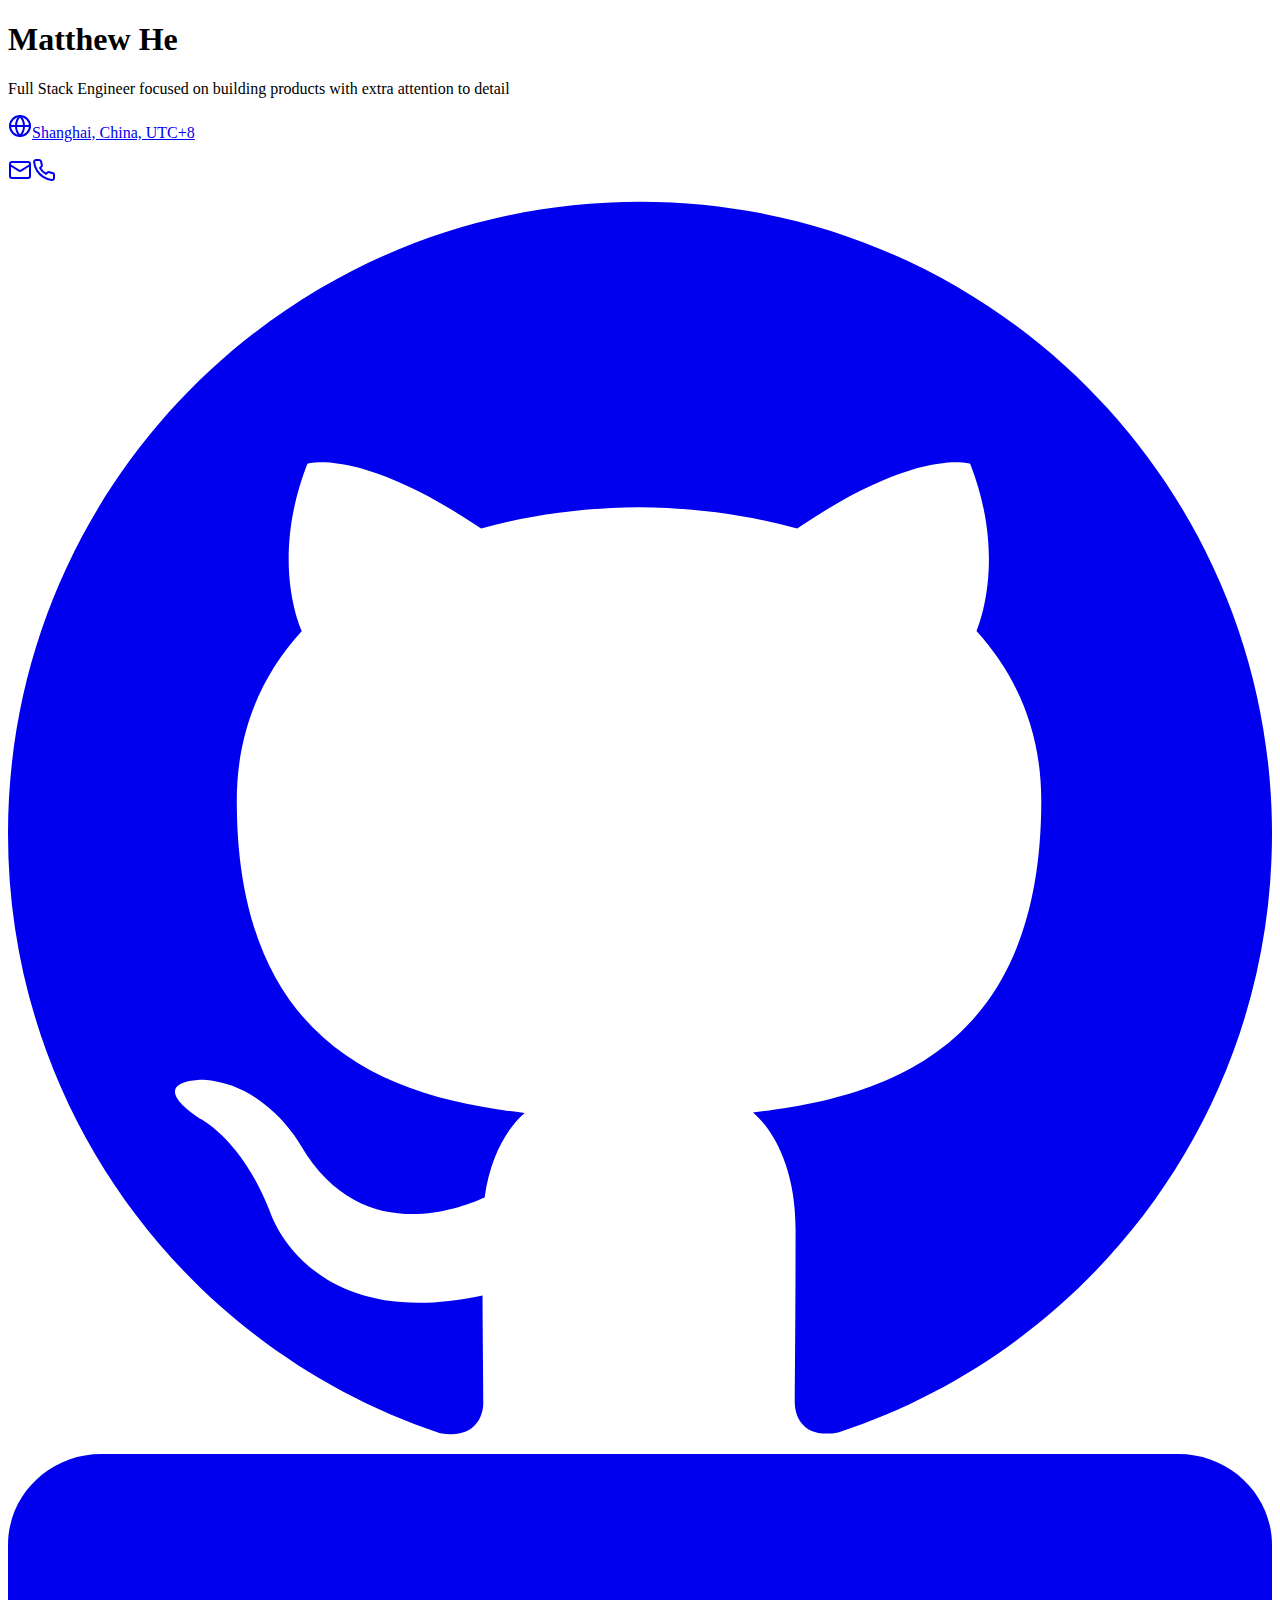
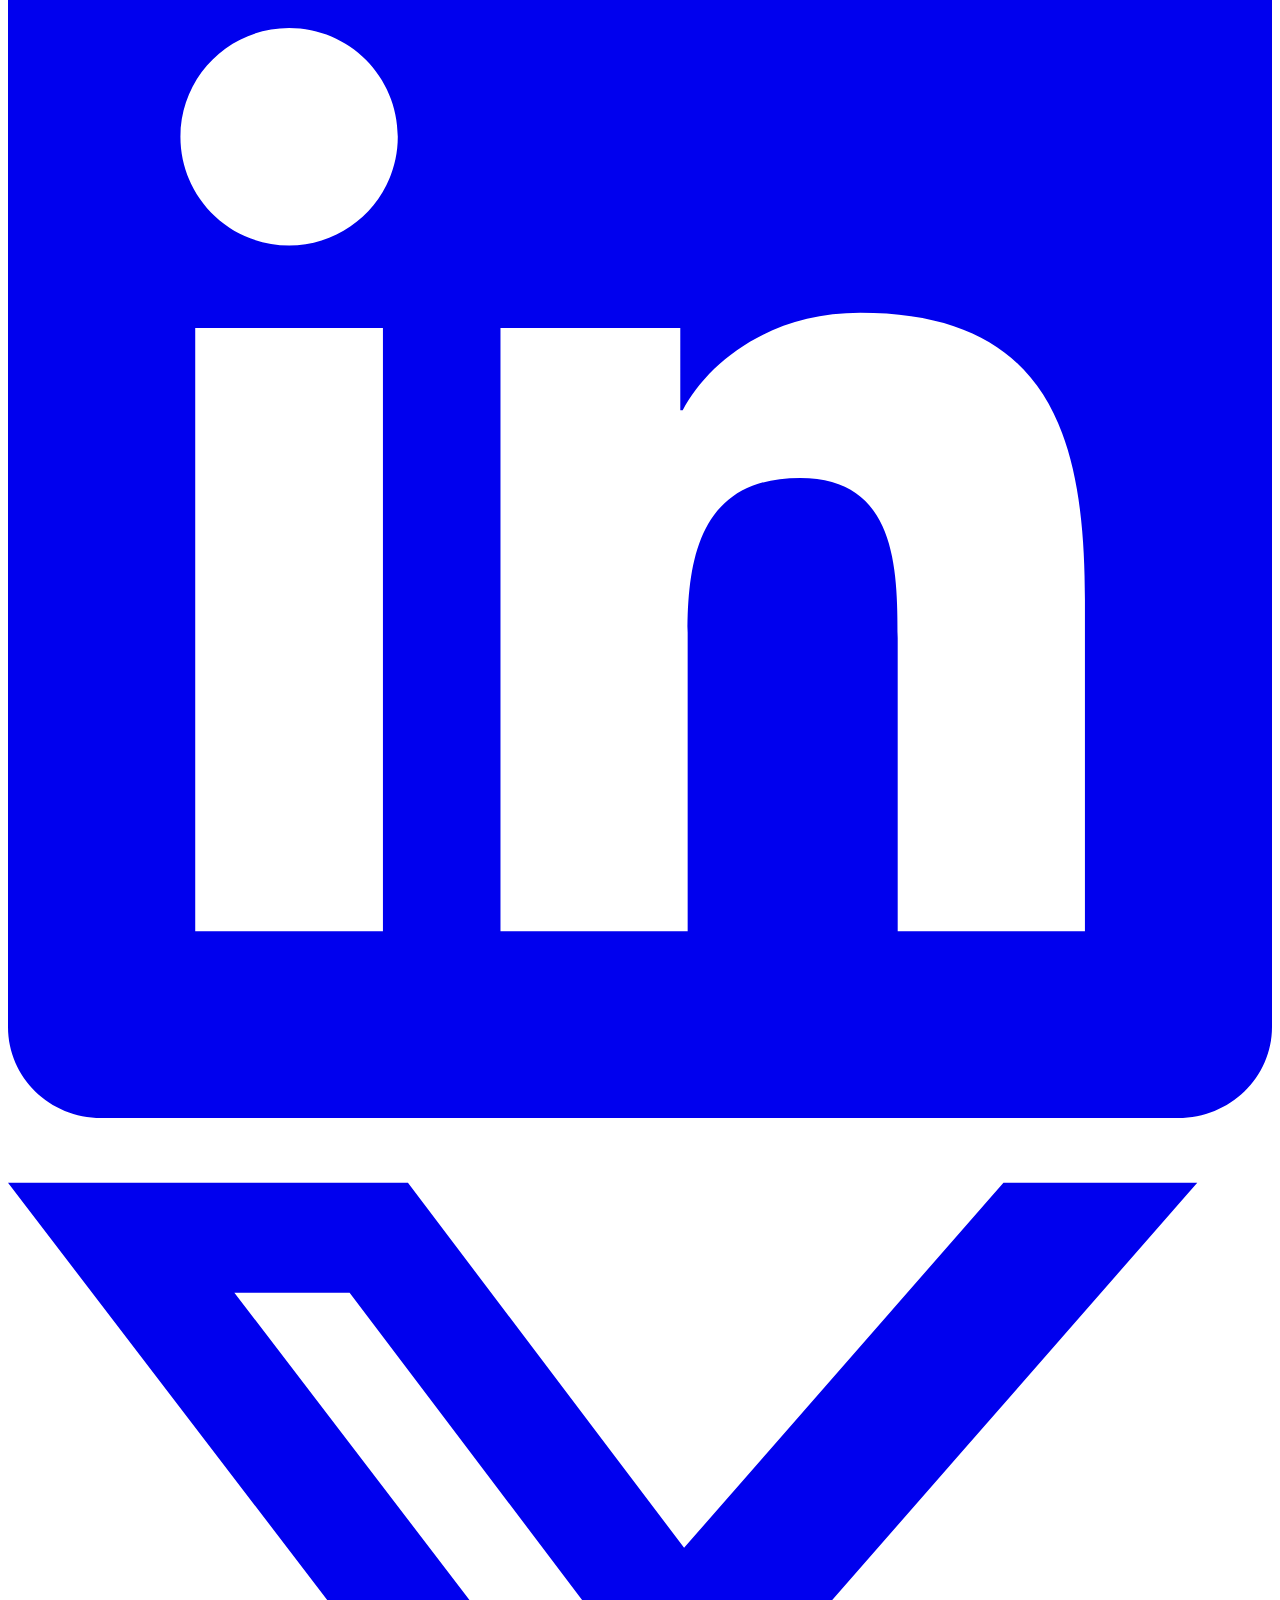
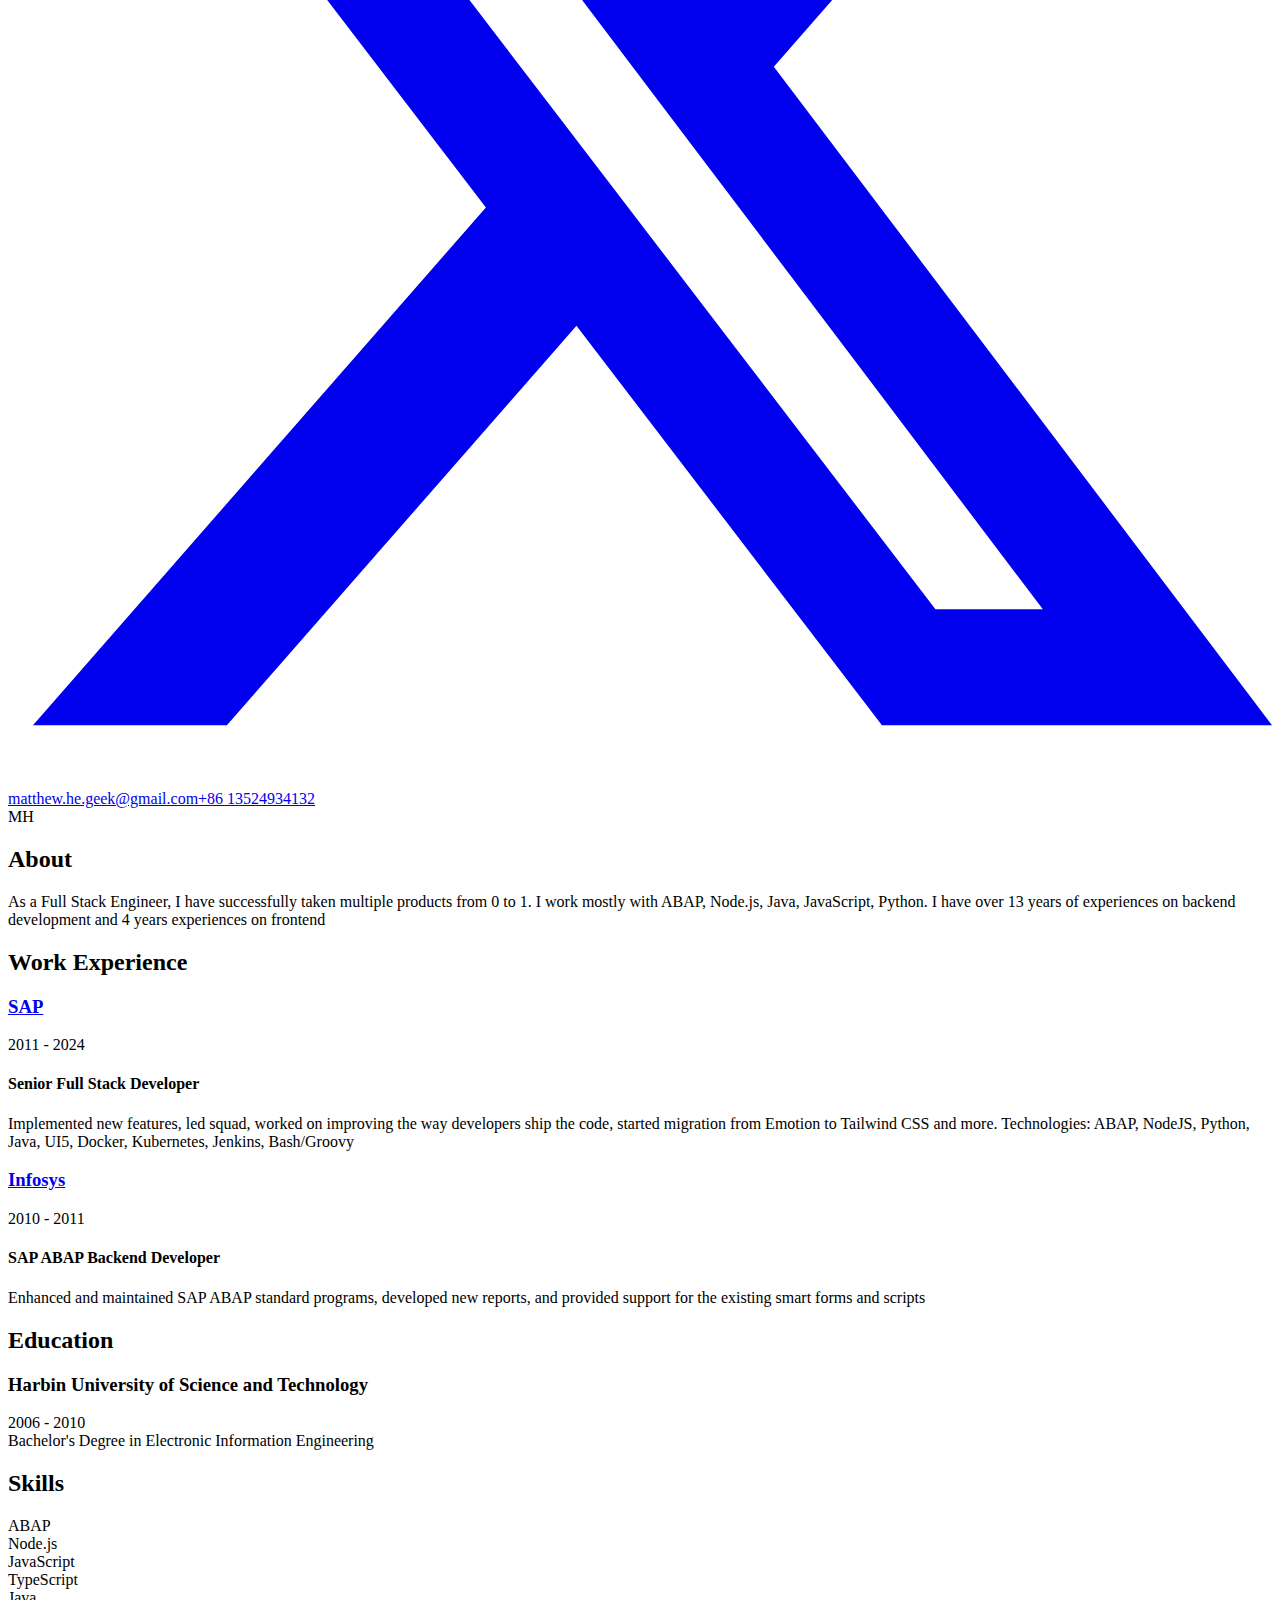
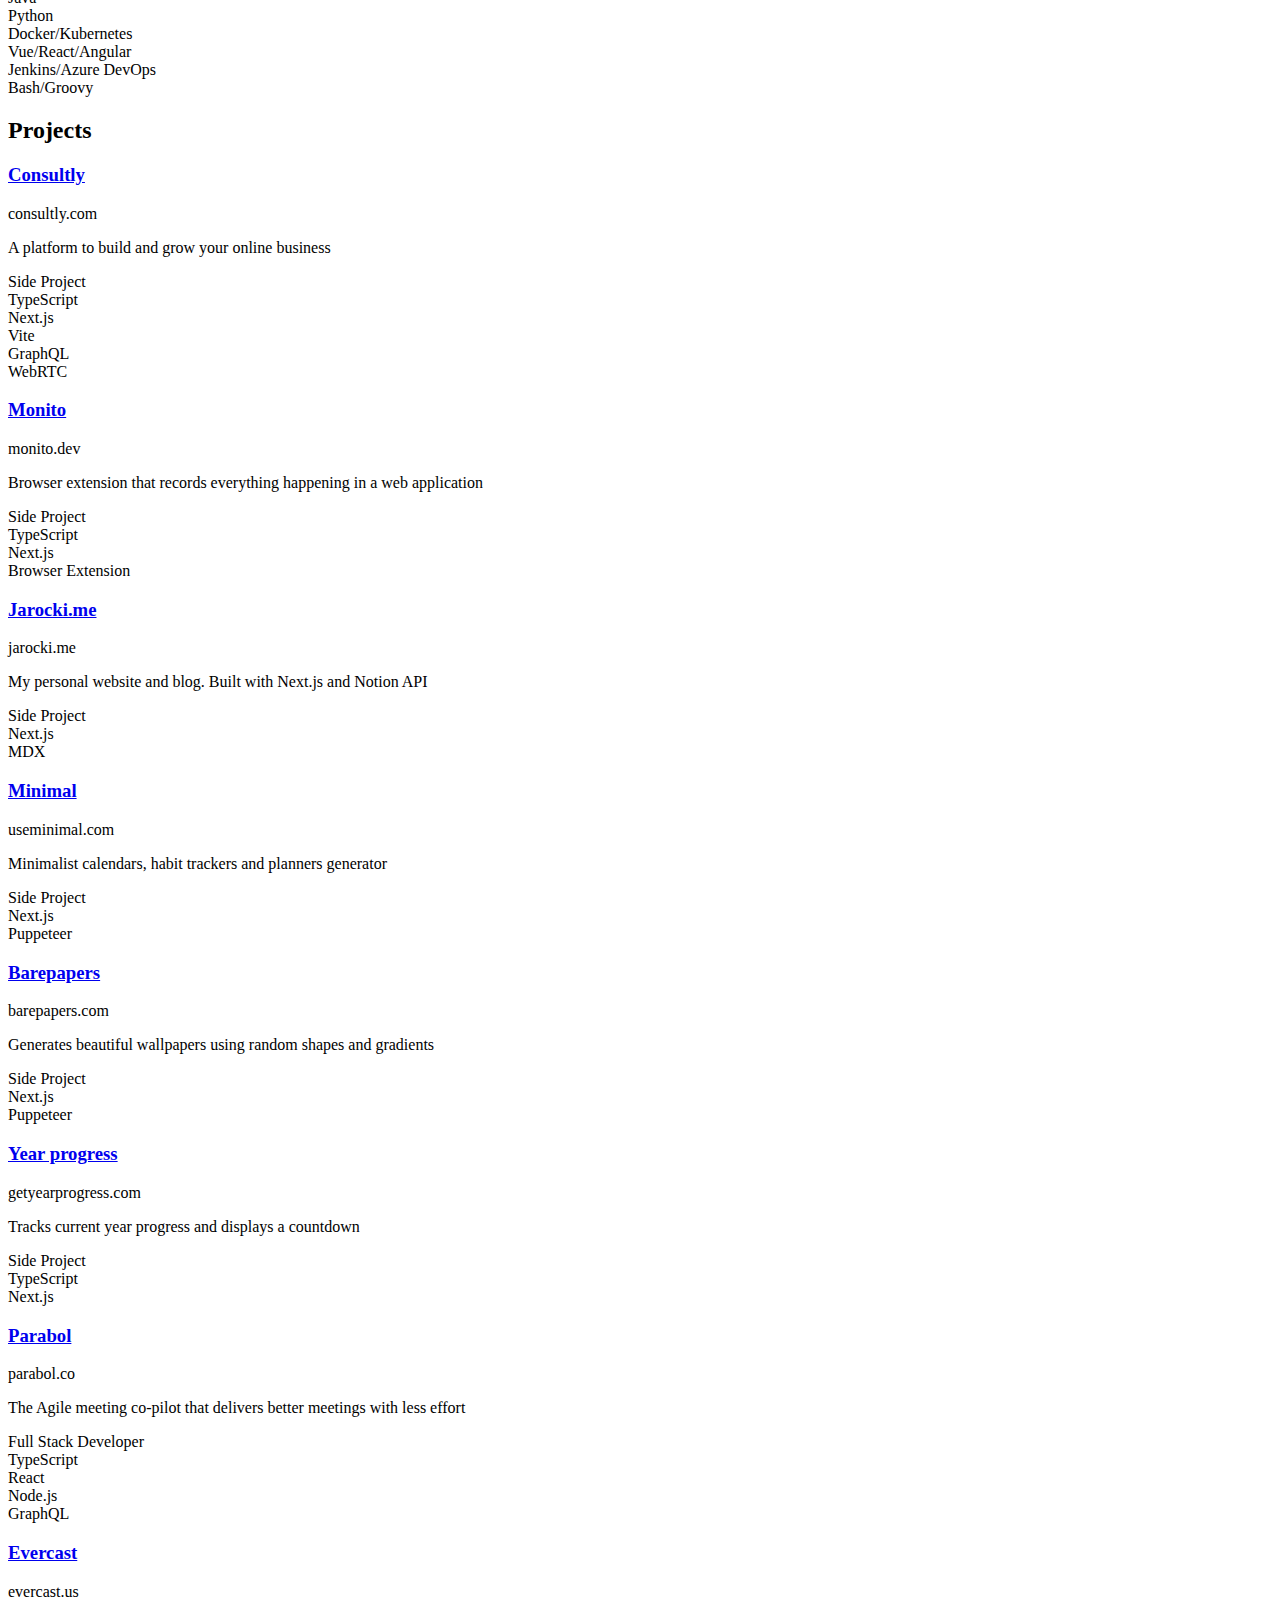
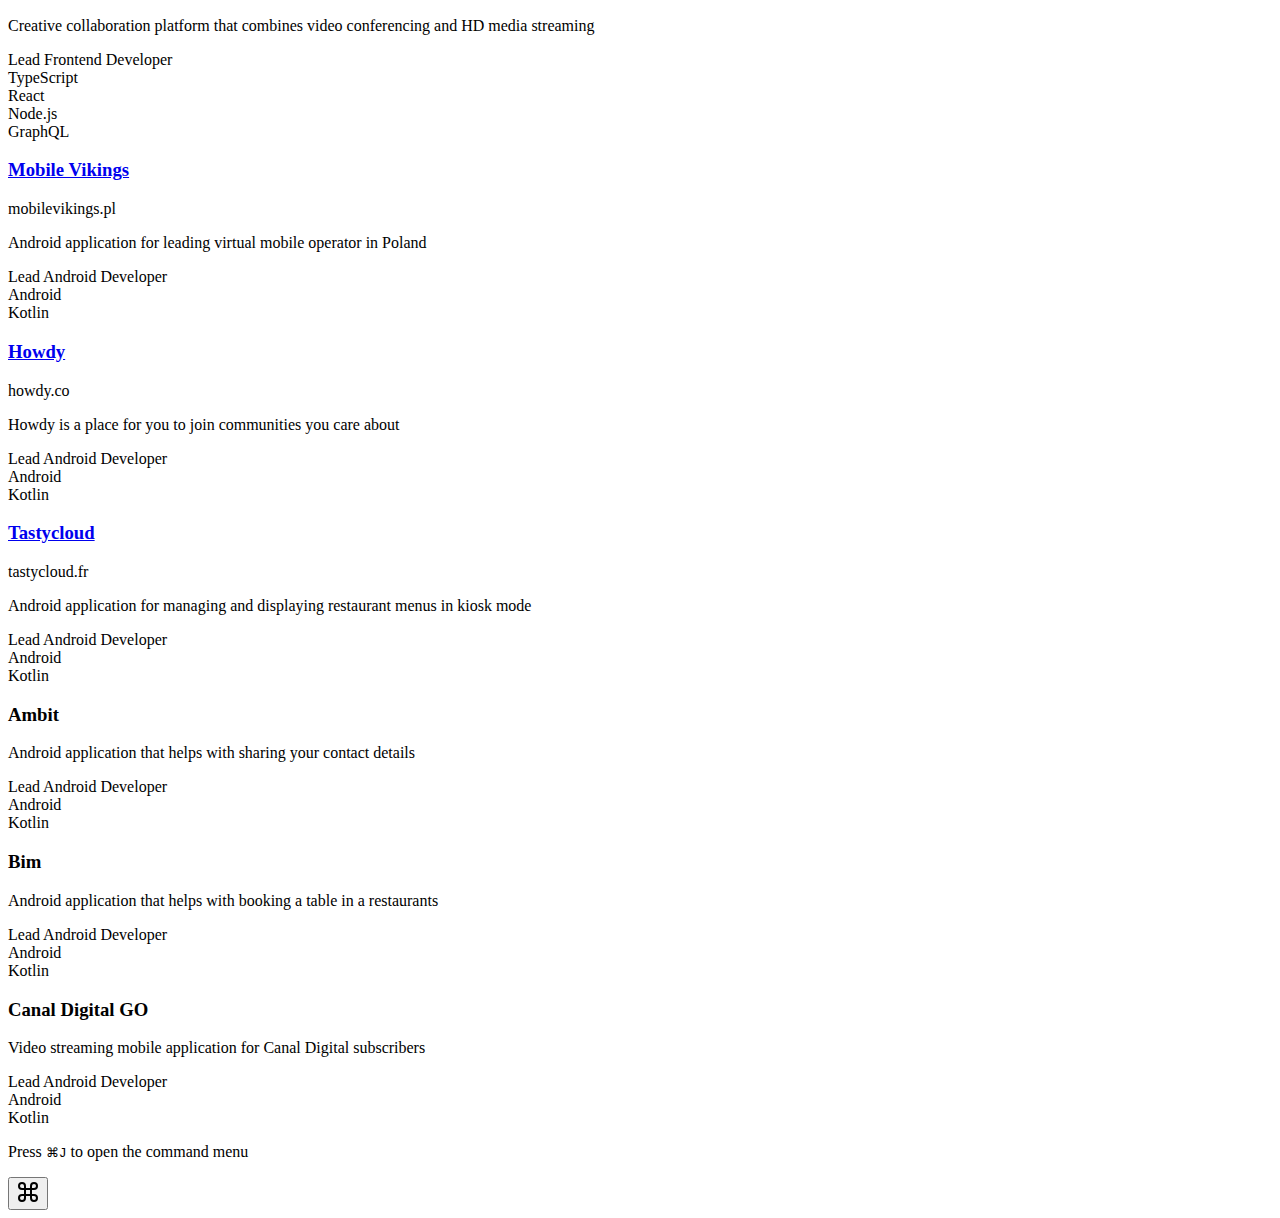
==== commit 4a03d0db: "adjust work" ====
--- a/.next/server/app/index.html
+++ b/.next/server/app/index.html
@@ -1 +1 @@
-<!DOCTYPE html><html lang="en" class="__className_aaf875"><head><meta charSet="utf-8"/><meta name="viewport" content="width=device-width, initial-scale=1"/><link rel="preload" href="/_next/static/media/c9a5bc6a7c948fb0-s.p.woff2" as="font" crossorigin="" type="font/woff2"/><link rel="stylesheet" href="/_next/static/css/334e839ac937cc85.css" data-precedence="next"/><link rel="preload" as="script" fetchPriority="low" href="/_next/static/chunks/webpack-3624d6a87591be9b.js"/><script src="/_next/static/chunks/fd9d1056-023bbdd6fd8a5298.js" async=""></script><script src="/_next/static/chunks/23-bd7e5c7304fba92d.js" async=""></script><script src="/_next/static/chunks/main-app-3fb0ed41600e6fb4.js" async=""></script><script src="/_next/static/chunks/193-5cbb6b05bc1adb61.js" async=""></script><script src="/_next/static/chunks/app/page-326c47006e9b8428.js" async=""></script><script src="/_next/static/chunks/app/layout-7bb807be0e81d9e1.js" async=""></script><title>Matthew He | Full Stack Engineer focused on building products with extra attention to detail</title><meta name="description" content="As a Full Stack Engineer, I have successfully taken multiple products from 0 to 1. I lead teams effectively, ensuring an environment where people can do their best work. Currently, I work mostly with TypeScript, React, Node.js, and GraphQL. I have over 8 years of experience in working remotely with companies all around the world."/><link rel="icon" href="/favicon.ico" type="image/x-icon" sizes="16x16"/><link rel="apple-touch-icon" href="/apple-icon.png?d70e5c41a56c84c2" type="image/png" sizes="180x180"/><meta name="next-size-adjust"/><script src="/_next/static/chunks/polyfills-78c92fac7aa8fdd8.js" noModule=""></script></head><body><main class="container relative mx-auto scroll-my-12 overflow-auto p-4 print:p-12 md:p-16"><section class="mx-auto w-full max-w-2xl space-y-8 bg-white print:space-y-6"><div class="flex items-center justify-between"><div class="flex-1 space-y-1.5"><h1 class="text-2xl font-bold">Matthew He</h1><p class="max-w-md text-pretty font-mono text-sm text-muted-foreground">Full Stack Engineer focused on building products with extra attention to detail</p><p class="max-w-md items-center text-pretty font-mono text-xs text-muted-foreground"><a class="inline-flex gap-x-1.5 align-baseline leading-none hover:underline" href="https://www.google.com/maps/place/Shanghai" target="_blank"><svg xmlns="http://www.w3.org/2000/svg" width="24" height="24" viewBox="0 0 24 24" fill="none" stroke="currentColor" stroke-width="2" stroke-linecap="round" stroke-linejoin="round" class="lucide lucide-globe size-3"><circle cx="12" cy="12" r="10"></circle><path d="M12 2a14.5 14.5 0 0 0 0 20 14.5 14.5 0 0 0 0-20"></path><path d="M2 12h20"></path></svg>Shanghai, China, UTC+8</a></p><div class="flex gap-x-1 pt-1 font-mono text-sm text-muted-foreground print:hidden"><a href="mailto:bartosz.jarocki@hey.com" class="inline-flex items-center justify-center whitespace-nowrap rounded-md text-sm font-medium ring-offset-background transition-colors focus-visible:outline-none focus-visible:ring-2 focus-visible:ring-ring focus-visible:ring-offset-2 disabled:pointer-events-none disabled:opacity-50 border border-input bg-background hover:bg-accent hover:text-accent-foreground size-8"><svg xmlns="http://www.w3.org/2000/svg" width="24" height="24" viewBox="0 0 24 24" fill="none" stroke="currentColor" stroke-width="2" stroke-linecap="round" stroke-linejoin="round" class="lucide lucide-mail size-4"><rect width="20" height="16" x="2" y="4" rx="2"></rect><path d="m22 7-8.97 5.7a1.94 1.94 0 0 1-2.06 0L2 7"></path></svg></a><a href="tel:+48530213401" class="inline-flex items-center justify-center whitespace-nowrap rounded-md text-sm font-medium ring-offset-background transition-colors focus-visible:outline-none focus-visible:ring-2 focus-visible:ring-ring focus-visible:ring-offset-2 disabled:pointer-events-none disabled:opacity-50 border border-input bg-background hover:bg-accent hover:text-accent-foreground size-8"><svg xmlns="http://www.w3.org/2000/svg" width="24" height="24" viewBox="0 0 24 24" fill="none" stroke="currentColor" stroke-width="2" stroke-linecap="round" stroke-linejoin="round" class="lucide lucide-phone size-4"><path d="M22 16.92v3a2 2 0 0 1-2.18 2 19.79 19.79 0 0 1-8.63-3.07 19.5 19.5 0 0 1-6-6 19.79 19.79 0 0 1-3.07-8.67A2 2 0 0 1 4.11 2h3a2 2 0 0 1 2 1.72 12.84 12.84 0 0 0 .7 2.81 2 2 0 0 1-.45 2.11L8.09 9.91a16 16 0 0 0 6 6l1.27-1.27a2 2 0 0 1 2.11-.45 12.84 12.84 0 0 0 2.81.7A2 2 0 0 1 22 16.92z"></path></svg></a><a href="https://github.com/BartoszJarocki" class="inline-flex items-center justify-center whitespace-nowrap rounded-md text-sm font-medium ring-offset-background transition-colors focus-visible:outline-none focus-visible:ring-2 focus-visible:ring-ring focus-visible:ring-offset-2 disabled:pointer-events-none disabled:opacity-50 border border-input bg-background hover:bg-accent hover:text-accent-foreground size-8"><svg viewBox="0 0 24 24" xmlns="http://www.w3.org/2000/svg" class="size-4"><path fill="currentColor" d="M12 .297c-6.63 0-12 5.373-12 12 0 5.303 3.438 9.8 8.205 11.385.6.113.82-.258.82-.577 0-.285-.01-1.04-.015-2.04-3.338.724-4.042-1.61-4.042-1.61C4.422 18.07 3.633 17.7 3.633 17.7c-1.087-.744.084-.729.084-.729 1.205.084 1.838 1.236 1.838 1.236 1.07 1.835 2.809 1.305 3.495.998.108-.776.417-1.305.76-1.605-2.665-.3-5.466-1.332-5.466-5.93 0-1.31.465-2.38 1.235-3.22-.135-.303-.54-1.523.105-3.176 0 0 1.005-.322 3.3 1.23.96-.267 1.98-.399 3-.405 1.02.006 2.04.138 3 .405 2.28-1.552 3.285-1.23 3.285-1.23.645 1.653.24 2.873.12 3.176.765.84 1.23 1.91 1.23 3.22 0 4.61-2.805 5.625-5.475 5.92.42.36.81 1.096.81 2.22 0 1.606-.015 2.896-.015 3.286 0 .315.21.69.825.57C20.565 22.092 24 17.592 24 12.297c0-6.627-5.373-12-12-12"></path></svg></a><a href="https://www.linkedin.com/in/bjarocki/" class="inline-flex items-center justify-center whitespace-nowrap rounded-md text-sm font-medium ring-offset-background transition-colors focus-visible:outline-none focus-visible:ring-2 focus-visible:ring-ring focus-visible:ring-offset-2 disabled:pointer-events-none disabled:opacity-50 border border-input bg-background hover:bg-accent hover:text-accent-foreground size-8"><svg viewBox="0 0 24 24" xmlns="http://www.w3.org/2000/svg" class="size-4"><title>LinkedIn</title><path fill="currentColor" d="M20.447 20.452h-3.554v-5.569c0-1.328-.027-3.037-1.852-3.037-1.853 0-2.136 1.445-2.136 2.939v5.667H9.351V9h3.414v1.561h.046c.477-.9 1.637-1.85 3.37-1.85 3.601 0 4.267 2.37 4.267 5.455v6.286zM5.337 7.433c-1.144 0-2.063-.926-2.063-2.065 0-1.138.92-2.063 2.063-2.063 1.14 0 2.064.925 2.064 2.063 0 1.139-.925 2.065-2.064 2.065zm1.782 13.019H3.555V9h3.564v11.452zM22.225 0H1.771C.792 0 0 .774 0 1.729v20.542C0 23.227.792 24 1.771 24h20.451C23.2 24 24 23.227 24 22.271V1.729C24 .774 23.2 0 22.222 0h.003z"></path></svg></a><a href="https://x.com/BartoszJarocki" class="inline-flex items-center justify-center whitespace-nowrap rounded-md text-sm font-medium ring-offset-background transition-colors focus-visible:outline-none focus-visible:ring-2 focus-visible:ring-ring focus-visible:ring-offset-2 disabled:pointer-events-none disabled:opacity-50 border border-input bg-background hover:bg-accent hover:text-accent-foreground size-8"><svg viewBox="0 0 24 24" xmlns="http://www.w3.org/2000/svg" class="size-4"><title>X</title><path fill="currentColor" d="M18.901 1.153h3.68l-8.04 9.19L24 22.846h-7.406l-5.8-7.584-6.638 7.584H.474l8.6-9.83L0 1.154h7.594l5.243 6.932ZM17.61 20.644h2.039L6.486 3.24H4.298Z"></path></svg></a></div><div class="hidden flex-col gap-x-1 font-mono text-sm text-muted-foreground print:flex"><a href="mailto:bartosz.jarocki@hey.com"><span class="underline">bartosz.jarocki@hey.com</span></a><a href="tel:+48530213401"><span class="underline">+48530213401</span></a></div></div><span class="relative flex shrink-0 overflow-hidden rounded-xl size-28"><span class="flex h-full w-full items-center justify-center rounded-xl bg-muted">MH</span></span></div><section class="flex min-h-0 flex-col gap-y-3"><h2 class="text-xl font-bold">About</h2><p class="text-pretty font-mono text-sm text-muted-foreground">As a Full Stack Engineer, I have successfully taken multiple products from 0 to 1. I lead teams effectively, ensuring an environment where people can do their best work. Currently, I work mostly with TypeScript, React, Node.js, and GraphQL. I have over 8 years of experience in working remotely with companies all around the world.</p></section><section class="flex min-h-0 flex-col gap-y-3"><h2 class="text-xl font-bold">Work Experience</h2><div class="rounded-lg bg-card text-card-foreground"><div class="flex flex-col space-y-1.5"><div class="flex items-center justify-between gap-x-2 text-base"><h3 class="inline-flex items-center justify-center gap-x-1 font-semibold leading-none"><a class="hover:underline" href="https://parabol.co">Parabol</a><span class="inline-flex gap-x-1"><div class="inline-flex items-center rounded-md border px-2 py-0.5 font-semibold font-mono transition-colors focus:outline-none focus:ring-2 focus:ring-ring focus:ring-offset-2 text-nowrap border-transparent bg-secondary text-secondary-foreground hover:bg-secondary/60 align-middle text-xs">Remote</div></span></h3><div class="text-sm tabular-nums text-gray-500">2021<!-- --> - <!-- -->2024</div></div><h4 class="font-mono text-sm leading-none">Senior Full Stack Developer</h4></div><div class="text-pretty font-mono text-muted-foreground mt-2 text-xs">Implemented new features, led squad, worked on improving the way developers ship the code, started migration from Emotion to Tailwind CSS and more. Technologies: React, TypeScript, GraphQL</div></div><div class="rounded-lg bg-card text-card-foreground"><div class="flex flex-col space-y-1.5"><div class="flex items-center justify-between gap-x-2 text-base"><h3 class="inline-flex items-center justify-center gap-x-1 font-semibold leading-none"><a class="hover:underline" href="https://clevertech.biz">Clevertech</a><span class="inline-flex gap-x-1"><div class="inline-flex items-center rounded-md border px-2 py-0.5 font-semibold font-mono transition-colors focus:outline-none focus:ring-2 focus:ring-ring focus:ring-offset-2 text-nowrap border-transparent bg-secondary text-secondary-foreground hover:bg-secondary/60 align-middle text-xs">Remote</div></span></h3><div class="text-sm tabular-nums text-gray-500">2015<!-- --> - <!-- -->2021</div></div><h4 class="font-mono text-sm leading-none">Lead Android Developer → Full Stack Developer</h4></div><div class="text-pretty font-mono text-muted-foreground mt-2 text-xs">Created Android mobile apps and led teams for companies like Vision Media, DKMS, or AAA. Built live streaming application for Evercast from scratch. Technologies: Android, Kotlin, React, TypeScript, GraphQL</div></div><div class="rounded-lg bg-card text-card-foreground"><div class="flex flex-col space-y-1.5"><div class="flex items-center justify-between gap-x-2 text-base"><h3 class="inline-flex items-center justify-center gap-x-1 font-semibold leading-none"><a class="hover:underline" href="https://bsgroup.eu/">Jojo Mobile</a><span class="inline-flex gap-x-1"></span></h3><div class="text-sm tabular-nums text-gray-500">2012<!-- --> - <!-- -->2015</div></div><h4 class="font-mono text-sm leading-none">Android Developer → Lead Android Developer</h4></div><div class="text-pretty font-mono text-muted-foreground mt-2 text-xs">Built an Android team, created Android apps for biggest Polish companies like LOT, Polskie Radio, Agora, PolskaPress</div></div><div class="rounded-lg bg-card text-card-foreground"><div class="flex flex-col space-y-1.5"><div class="flex items-center justify-between gap-x-2 text-base"><h3 class="inline-flex items-center justify-center gap-x-1 font-semibold leading-none"><a class="hover:underline" href="https://www.nokia.com">Nokia Siemens Networks</a><span class="inline-flex gap-x-1"></span></h3><div class="text-sm tabular-nums text-gray-500">2010<!-- --> - <!-- -->2012</div></div><h4 class="font-mono text-sm leading-none">C/C++ Developer</h4></div><div class="text-pretty font-mono text-muted-foreground mt-2 text-xs">Creating and testing software for LTE base stations</div></div></section><section class="flex min-h-0 flex-col gap-y-3"><h2 class="text-xl font-bold">Education</h2><div class="rounded-lg bg-card text-card-foreground"><div class="flex flex-col space-y-1.5"><div class="flex items-center justify-between gap-x-2 text-base"><h3 class="font-semibold leading-none">Wrocław University of Technology</h3><div class="text-sm tabular-nums text-gray-500">2007<!-- --> - <!-- -->2010</div></div></div><div class="text-pretty font-mono text-sm text-muted-foreground mt-2">Bachelor&#x27;s Degree in Control systems engineering and Robotics</div></div></section><section class="flex min-h-0 flex-col gap-y-3"><h2 class="text-xl font-bold">Skills</h2><div class="flex flex-wrap gap-1"><div class="inline-flex items-center rounded-md border px-2 py-0.5 text-xs font-semibold font-mono transition-colors focus:outline-none focus:ring-2 focus:ring-ring focus:ring-offset-2 text-nowrap border-transparent bg-primary/80 text-primary-foreground hover:bg-primary/60">JavaScript</div><div class="inline-flex items-center rounded-md border px-2 py-0.5 text-xs font-semibold font-mono transition-colors focus:outline-none focus:ring-2 focus:ring-ring focus:ring-offset-2 text-nowrap border-transparent bg-primary/80 text-primary-foreground hover:bg-primary/60">TypeScript</div><div class="inline-flex items-center rounded-md border px-2 py-0.5 text-xs font-semibold font-mono transition-colors focus:outline-none focus:ring-2 focus:ring-ring focus:ring-offset-2 text-nowrap border-transparent bg-primary/80 text-primary-foreground hover:bg-primary/60">React/Next.js/Remix</div><div class="inline-flex items-center rounded-md border px-2 py-0.5 text-xs font-semibold font-mono transition-colors focus:outline-none focus:ring-2 focus:ring-ring focus:ring-offset-2 text-nowrap border-transparent bg-primary/80 text-primary-foreground hover:bg-primary/60">Node.js</div><div class="inline-flex items-center rounded-md border px-2 py-0.5 text-xs font-semibold font-mono transition-colors focus:outline-none focus:ring-2 focus:ring-ring focus:ring-offset-2 text-nowrap border-transparent bg-primary/80 text-primary-foreground hover:bg-primary/60">GraphQL</div><div class="inline-flex items-center rounded-md border px-2 py-0.5 text-xs font-semibold font-mono transition-colors focus:outline-none focus:ring-2 focus:ring-ring focus:ring-offset-2 text-nowrap border-transparent bg-primary/80 text-primary-foreground hover:bg-primary/60">Relay</div><div class="inline-flex items-center rounded-md border px-2 py-0.5 text-xs font-semibold font-mono transition-colors focus:outline-none focus:ring-2 focus:ring-ring focus:ring-offset-2 text-nowrap border-transparent bg-primary/80 text-primary-foreground hover:bg-primary/60">WebRTC</div></div></section><section class="flex min-h-0 flex-col gap-y-3 print-force-new-page scroll-mb-16"><h2 class="text-xl font-bold">Projects</h2><div class="-mx-3 grid grid-cols-1 gap-3 print:grid-cols-3 print:gap-2 md:grid-cols-2 lg:grid-cols-3"><div class="rounded-lg bg-card text-card-foreground flex flex-col overflow-hidden border border-muted p-3"><div class="flex flex-col space-y-1.5"><div class="space-y-1"><h3 class="font-semibold tracking-tight text-base"><a href="https://consultly.com/" target="_blank" class="inline-flex items-center gap-1 hover:underline">Consultly<!-- --> <span class="size-1 rounded-full bg-green-500"></span></a></h3><div class="hidden font-mono text-xs underline print:visible">consultly.com</div><p class="text-muted-foreground font-mono text-xs">A platform to build and grow your online business</p></div></div><div class="text-pretty font-mono text-sm text-muted-foreground mt-auto flex"><div class="mt-2 flex flex-wrap gap-1"><div class="inline-flex items-center rounded-md border font-semibold font-mono transition-colors focus:outline-none focus:ring-2 focus:ring-ring focus:ring-offset-2 text-nowrap border-transparent bg-secondary text-secondary-foreground hover:bg-secondary/60 px-1 py-0 text-[10px]">Side Project</div><div class="inline-flex items-center rounded-md border font-semibold font-mono transition-colors focus:outline-none focus:ring-2 focus:ring-ring focus:ring-offset-2 text-nowrap border-transparent bg-secondary text-secondary-foreground hover:bg-secondary/60 px-1 py-0 text-[10px]">TypeScript</div><div class="inline-flex items-center rounded-md border font-semibold font-mono transition-colors focus:outline-none focus:ring-2 focus:ring-ring focus:ring-offset-2 text-nowrap border-transparent bg-secondary text-secondary-foreground hover:bg-secondary/60 px-1 py-0 text-[10px]">Next.js</div><div class="inline-flex items-center rounded-md border font-semibold font-mono transition-colors focus:outline-none focus:ring-2 focus:ring-ring focus:ring-offset-2 text-nowrap border-transparent bg-secondary text-secondary-foreground hover:bg-secondary/60 px-1 py-0 text-[10px]">Vite</div><div class="inline-flex items-center rounded-md border font-semibold font-mono transition-colors focus:outline-none focus:ring-2 focus:ring-ring focus:ring-offset-2 text-nowrap border-transparent bg-secondary text-secondary-foreground hover:bg-secondary/60 px-1 py-0 text-[10px]">GraphQL</div><div class="inline-flex items-center rounded-md border font-semibold font-mono transition-colors focus:outline-none focus:ring-2 focus:ring-ring focus:ring-offset-2 text-nowrap border-transparent bg-secondary text-secondary-foreground hover:bg-secondary/60 px-1 py-0 text-[10px]">WebRTC</div></div></div></div><div class="rounded-lg bg-card text-card-foreground flex flex-col overflow-hidden border border-muted p-3"><div class="flex flex-col space-y-1.5"><div class="space-y-1"><h3 class="font-semibold tracking-tight text-base"><a href="https://monito.dev/" target="_blank" class="inline-flex items-center gap-1 hover:underline">Monito<!-- --> <span class="size-1 rounded-full bg-green-500"></span></a></h3><div class="hidden font-mono text-xs underline print:visible">monito.dev</div><p class="text-muted-foreground font-mono text-xs">Browser extension that records everything happening in a web application</p></div></div><div class="text-pretty font-mono text-sm text-muted-foreground mt-auto flex"><div class="mt-2 flex flex-wrap gap-1"><div class="inline-flex items-center rounded-md border font-semibold font-mono transition-colors focus:outline-none focus:ring-2 focus:ring-ring focus:ring-offset-2 text-nowrap border-transparent bg-secondary text-secondary-foreground hover:bg-secondary/60 px-1 py-0 text-[10px]">Side Project</div><div class="inline-flex items-center rounded-md border font-semibold font-mono transition-colors focus:outline-none focus:ring-2 focus:ring-ring focus:ring-offset-2 text-nowrap border-transparent bg-secondary text-secondary-foreground hover:bg-secondary/60 px-1 py-0 text-[10px]">TypeScript</div><div class="inline-flex items-center rounded-md border font-semibold font-mono transition-colors focus:outline-none focus:ring-2 focus:ring-ring focus:ring-offset-2 text-nowrap border-transparent bg-secondary text-secondary-foreground hover:bg-secondary/60 px-1 py-0 text-[10px]">Next.js</div><div class="inline-flex items-center rounded-md border font-semibold font-mono transition-colors focus:outline-none focus:ring-2 focus:ring-ring focus:ring-offset-2 text-nowrap border-transparent bg-secondary text-secondary-foreground hover:bg-secondary/60 px-1 py-0 text-[10px]">Browser Extension</div></div></div></div><div class="rounded-lg bg-card text-card-foreground flex flex-col overflow-hidden border border-muted p-3"><div class="flex flex-col space-y-1.5"><div class="space-y-1"><h3 class="font-semibold tracking-tight text-base"><a href="https://jarocki.me/" target="_blank" class="inline-flex items-center gap-1 hover:underline">Jarocki.me<!-- --> <span class="size-1 rounded-full bg-green-500"></span></a></h3><div class="hidden font-mono text-xs underline print:visible">jarocki.me</div><p class="text-muted-foreground font-mono text-xs">My personal website and blog. Built with Next.js and Notion API</p></div></div><div class="text-pretty font-mono text-sm text-muted-foreground mt-auto flex"><div class="mt-2 flex flex-wrap gap-1"><div class="inline-flex items-center rounded-md border font-semibold font-mono transition-colors focus:outline-none focus:ring-2 focus:ring-ring focus:ring-offset-2 text-nowrap border-transparent bg-secondary text-secondary-foreground hover:bg-secondary/60 px-1 py-0 text-[10px]">Side Project</div><div class="inline-flex items-center rounded-md border font-semibold font-mono transition-colors focus:outline-none focus:ring-2 focus:ring-ring focus:ring-offset-2 text-nowrap border-transparent bg-secondary text-secondary-foreground hover:bg-secondary/60 px-1 py-0 text-[10px]">Next.js</div><div class="inline-flex items-center rounded-md border font-semibold font-mono transition-colors focus:outline-none focus:ring-2 focus:ring-ring focus:ring-offset-2 text-nowrap border-transparent bg-secondary text-secondary-foreground hover:bg-secondary/60 px-1 py-0 text-[10px]">MDX</div></div></div></div><div class="rounded-lg bg-card text-card-foreground flex flex-col overflow-hidden border border-muted p-3"><div class="flex flex-col space-y-1.5"><div class="space-y-1"><h3 class="font-semibold tracking-tight text-base"><a href="https://useminimal.com/" target="_blank" class="inline-flex items-center gap-1 hover:underline">Minimal<!-- --> <span class="size-1 rounded-full bg-green-500"></span></a></h3><div class="hidden font-mono text-xs underline print:visible">useminimal.com</div><p class="text-muted-foreground font-mono text-xs">Minimalist calendars, habit trackers and planners generator</p></div></div><div class="text-pretty font-mono text-sm text-muted-foreground mt-auto flex"><div class="mt-2 flex flex-wrap gap-1"><div class="inline-flex items-center rounded-md border font-semibold font-mono transition-colors focus:outline-none focus:ring-2 focus:ring-ring focus:ring-offset-2 text-nowrap border-transparent bg-secondary text-secondary-foreground hover:bg-secondary/60 px-1 py-0 text-[10px]">Side Project</div><div class="inline-flex items-center rounded-md border font-semibold font-mono transition-colors focus:outline-none focus:ring-2 focus:ring-ring focus:ring-offset-2 text-nowrap border-transparent bg-secondary text-secondary-foreground hover:bg-secondary/60 px-1 py-0 text-[10px]">Next.js</div><div class="inline-flex items-center rounded-md border font-semibold font-mono transition-colors focus:outline-none focus:ring-2 focus:ring-ring focus:ring-offset-2 text-nowrap border-transparent bg-secondary text-secondary-foreground hover:bg-secondary/60 px-1 py-0 text-[10px]">Puppeteer</div></div></div></div><div class="rounded-lg bg-card text-card-foreground flex flex-col overflow-hidden border border-muted p-3"><div class="flex flex-col space-y-1.5"><div class="space-y-1"><h3 class="font-semibold tracking-tight text-base"><a href="https://barepapers.com/" target="_blank" class="inline-flex items-center gap-1 hover:underline">Barepapers<!-- --> <span class="size-1 rounded-full bg-green-500"></span></a></h3><div class="hidden font-mono text-xs underline print:visible">barepapers.com</div><p class="text-muted-foreground font-mono text-xs">Generates beautiful wallpapers using random shapes and gradients</p></div></div><div class="text-pretty font-mono text-sm text-muted-foreground mt-auto flex"><div class="mt-2 flex flex-wrap gap-1"><div class="inline-flex items-center rounded-md border font-semibold font-mono transition-colors focus:outline-none focus:ring-2 focus:ring-ring focus:ring-offset-2 text-nowrap border-transparent bg-secondary text-secondary-foreground hover:bg-secondary/60 px-1 py-0 text-[10px]">Side Project</div><div class="inline-flex items-center rounded-md border font-semibold font-mono transition-colors focus:outline-none focus:ring-2 focus:ring-ring focus:ring-offset-2 text-nowrap border-transparent bg-secondary text-secondary-foreground hover:bg-secondary/60 px-1 py-0 text-[10px]">Next.js</div><div class="inline-flex items-center rounded-md border font-semibold font-mono transition-colors focus:outline-none focus:ring-2 focus:ring-ring focus:ring-offset-2 text-nowrap border-transparent bg-secondary text-secondary-foreground hover:bg-secondary/60 px-1 py-0 text-[10px]">Puppeteer</div></div></div></div><div class="rounded-lg bg-card text-card-foreground flex flex-col overflow-hidden border border-muted p-3"><div class="flex flex-col space-y-1.5"><div class="space-y-1"><h3 class="font-semibold tracking-tight text-base"><a href="https://getyearprogress.com/" target="_blank" class="inline-flex items-center gap-1 hover:underline">Year progress<!-- --> <span class="size-1 rounded-full bg-green-500"></span></a></h3><div class="hidden font-mono text-xs underline print:visible">getyearprogress.com</div><p class="text-muted-foreground font-mono text-xs">Tracks current year progress and displays a countdown</p></div></div><div class="text-pretty font-mono text-sm text-muted-foreground mt-auto flex"><div class="mt-2 flex flex-wrap gap-1"><div class="inline-flex items-center rounded-md border font-semibold font-mono transition-colors focus:outline-none focus:ring-2 focus:ring-ring focus:ring-offset-2 text-nowrap border-transparent bg-secondary text-secondary-foreground hover:bg-secondary/60 px-1 py-0 text-[10px]">Side Project</div><div class="inline-flex items-center rounded-md border font-semibold font-mono transition-colors focus:outline-none focus:ring-2 focus:ring-ring focus:ring-offset-2 text-nowrap border-transparent bg-secondary text-secondary-foreground hover:bg-secondary/60 px-1 py-0 text-[10px]">TypeScript</div><div class="inline-flex items-center rounded-md border font-semibold font-mono transition-colors focus:outline-none focus:ring-2 focus:ring-ring focus:ring-offset-2 text-nowrap border-transparent bg-secondary text-secondary-foreground hover:bg-secondary/60 px-1 py-0 text-[10px]">Next.js</div></div></div></div><div class="rounded-lg bg-card text-card-foreground flex flex-col overflow-hidden border border-muted p-3"><div class="flex flex-col space-y-1.5"><div class="space-y-1"><h3 class="font-semibold tracking-tight text-base"><a href="https://parabol.co/" target="_blank" class="inline-flex items-center gap-1 hover:underline">Parabol<!-- --> <span class="size-1 rounded-full bg-green-500"></span></a></h3><div class="hidden font-mono text-xs underline print:visible">parabol.co</div><p class="text-muted-foreground font-mono text-xs">The Agile meeting co-pilot that delivers better meetings with less effort</p></div></div><div class="text-pretty font-mono text-sm text-muted-foreground mt-auto flex"><div class="mt-2 flex flex-wrap gap-1"><div class="inline-flex items-center rounded-md border font-semibold font-mono transition-colors focus:outline-none focus:ring-2 focus:ring-ring focus:ring-offset-2 text-nowrap border-transparent bg-secondary text-secondary-foreground hover:bg-secondary/60 px-1 py-0 text-[10px]">Full Stack Developer</div><div class="inline-flex items-center rounded-md border font-semibold font-mono transition-colors focus:outline-none focus:ring-2 focus:ring-ring focus:ring-offset-2 text-nowrap border-transparent bg-secondary text-secondary-foreground hover:bg-secondary/60 px-1 py-0 text-[10px]">TypeScript</div><div class="inline-flex items-center rounded-md border font-semibold font-mono transition-colors focus:outline-none focus:ring-2 focus:ring-ring focus:ring-offset-2 text-nowrap border-transparent bg-secondary text-secondary-foreground hover:bg-secondary/60 px-1 py-0 text-[10px]">React</div><div class="inline-flex items-center rounded-md border font-semibold font-mono transition-colors focus:outline-none focus:ring-2 focus:ring-ring focus:ring-offset-2 text-nowrap border-transparent bg-secondary text-secondary-foreground hover:bg-secondary/60 px-1 py-0 text-[10px]">Node.js</div><div class="inline-flex items-center rounded-md border font-semibold font-mono transition-colors focus:outline-none focus:ring-2 focus:ring-ring focus:ring-offset-2 text-nowrap border-transparent bg-secondary text-secondary-foreground hover:bg-secondary/60 px-1 py-0 text-[10px]">GraphQL</div></div></div></div><div class="rounded-lg bg-card text-card-foreground flex flex-col overflow-hidden border border-muted p-3"><div class="flex flex-col space-y-1.5"><div class="space-y-1"><h3 class="font-semibold tracking-tight text-base"><a href="https://www.evercast.us/" target="_blank" class="inline-flex items-center gap-1 hover:underline">Evercast<!-- --> <span class="size-1 rounded-full bg-green-500"></span></a></h3><div class="hidden font-mono text-xs underline print:visible">evercast.us</div><p class="text-muted-foreground font-mono text-xs">Creative collaboration platform that combines video conferencing and HD media streaming</p></div></div><div class="text-pretty font-mono text-sm text-muted-foreground mt-auto flex"><div class="mt-2 flex flex-wrap gap-1"><div class="inline-flex items-center rounded-md border font-semibold font-mono transition-colors focus:outline-none focus:ring-2 focus:ring-ring focus:ring-offset-2 text-nowrap border-transparent bg-secondary text-secondary-foreground hover:bg-secondary/60 px-1 py-0 text-[10px]">Lead Frontend Developer</div><div class="inline-flex items-center rounded-md border font-semibold font-mono transition-colors focus:outline-none focus:ring-2 focus:ring-ring focus:ring-offset-2 text-nowrap border-transparent bg-secondary text-secondary-foreground hover:bg-secondary/60 px-1 py-0 text-[10px]">TypeScript</div><div class="inline-flex items-center rounded-md border font-semibold font-mono transition-colors focus:outline-none focus:ring-2 focus:ring-ring focus:ring-offset-2 text-nowrap border-transparent bg-secondary text-secondary-foreground hover:bg-secondary/60 px-1 py-0 text-[10px]">React</div><div class="inline-flex items-center rounded-md border font-semibold font-mono transition-colors focus:outline-none focus:ring-2 focus:ring-ring focus:ring-offset-2 text-nowrap border-transparent bg-secondary text-secondary-foreground hover:bg-secondary/60 px-1 py-0 text-[10px]">Node.js</div><div class="inline-flex items-center rounded-md border font-semibold font-mono transition-colors focus:outline-none focus:ring-2 focus:ring-ring focus:ring-offset-2 text-nowrap border-transparent bg-secondary text-secondary-foreground hover:bg-secondary/60 px-1 py-0 text-[10px]">GraphQL</div></div></div></div><div class="rounded-lg bg-card text-card-foreground flex flex-col overflow-hidden border border-muted p-3"><div class="flex flex-col space-y-1.5"><div class="space-y-1"><h3 class="font-semibold tracking-tight text-base"><a href="https://mobilevikings.pl/" target="_blank" class="inline-flex items-center gap-1 hover:underline">Mobile Vikings<!-- --> <span class="size-1 rounded-full bg-green-500"></span></a></h3><div class="hidden font-mono text-xs underline print:visible">mobilevikings.pl</div><p class="text-muted-foreground font-mono text-xs">Android application for leading virtual mobile operator in Poland</p></div></div><div class="text-pretty font-mono text-sm text-muted-foreground mt-auto flex"><div class="mt-2 flex flex-wrap gap-1"><div class="inline-flex items-center rounded-md border font-semibold font-mono transition-colors focus:outline-none focus:ring-2 focus:ring-ring focus:ring-offset-2 text-nowrap border-transparent bg-secondary text-secondary-foreground hover:bg-secondary/60 px-1 py-0 text-[10px]">Lead Android Developer</div><div class="inline-flex items-center rounded-md border font-semibold font-mono transition-colors focus:outline-none focus:ring-2 focus:ring-ring focus:ring-offset-2 text-nowrap border-transparent bg-secondary text-secondary-foreground hover:bg-secondary/60 px-1 py-0 text-[10px]">Android</div><div class="inline-flex items-center rounded-md border font-semibold font-mono transition-colors focus:outline-none focus:ring-2 focus:ring-ring focus:ring-offset-2 text-nowrap border-transparent bg-secondary text-secondary-foreground hover:bg-secondary/60 px-1 py-0 text-[10px]">Kotlin</div></div></div></div><div class="rounded-lg bg-card text-card-foreground flex flex-col overflow-hidden border border-muted p-3"><div class="flex flex-col space-y-1.5"><div class="space-y-1"><h3 class="font-semibold tracking-tight text-base"><a href="https://howdy.co/" target="_blank" class="inline-flex items-center gap-1 hover:underline">Howdy<!-- --> <span class="size-1 rounded-full bg-green-500"></span></a></h3><div class="hidden font-mono text-xs underline print:visible">howdy.co</div><p class="text-muted-foreground font-mono text-xs">Howdy is a place for you to join communities you care about</p></div></div><div class="text-pretty font-mono text-sm text-muted-foreground mt-auto flex"><div class="mt-2 flex flex-wrap gap-1"><div class="inline-flex items-center rounded-md border font-semibold font-mono transition-colors focus:outline-none focus:ring-2 focus:ring-ring focus:ring-offset-2 text-nowrap border-transparent bg-secondary text-secondary-foreground hover:bg-secondary/60 px-1 py-0 text-[10px]">Lead Android Developer</div><div class="inline-flex items-center rounded-md border font-semibold font-mono transition-colors focus:outline-none focus:ring-2 focus:ring-ring focus:ring-offset-2 text-nowrap border-transparent bg-secondary text-secondary-foreground hover:bg-secondary/60 px-1 py-0 text-[10px]">Android</div><div class="inline-flex items-center rounded-md border font-semibold font-mono transition-colors focus:outline-none focus:ring-2 focus:ring-ring focus:ring-offset-2 text-nowrap border-transparent bg-secondary text-secondary-foreground hover:bg-secondary/60 px-1 py-0 text-[10px]">Kotlin</div></div></div></div><div class="rounded-lg bg-card text-card-foreground flex flex-col overflow-hidden border border-muted p-3"><div class="flex flex-col space-y-1.5"><div class="space-y-1"><h3 class="font-semibold tracking-tight text-base"><a href="https://www.tastycloud.fr/" target="_blank" class="inline-flex items-center gap-1 hover:underline">Tastycloud<!-- --> <span class="size-1 rounded-full bg-green-500"></span></a></h3><div class="hidden font-mono text-xs underline print:visible">tastycloud.fr</div><p class="text-muted-foreground font-mono text-xs">Android application for managing and displaying restaurant menus in kiosk mode</p></div></div><div class="text-pretty font-mono text-sm text-muted-foreground mt-auto flex"><div class="mt-2 flex flex-wrap gap-1"><div class="inline-flex items-center rounded-md border font-semibold font-mono transition-colors focus:outline-none focus:ring-2 focus:ring-ring focus:ring-offset-2 text-nowrap border-transparent bg-secondary text-secondary-foreground hover:bg-secondary/60 px-1 py-0 text-[10px]">Lead Android Developer</div><div class="inline-flex items-center rounded-md border font-semibold font-mono transition-colors focus:outline-none focus:ring-2 focus:ring-ring focus:ring-offset-2 text-nowrap border-transparent bg-secondary text-secondary-foreground hover:bg-secondary/60 px-1 py-0 text-[10px]">Android</div><div class="inline-flex items-center rounded-md border font-semibold font-mono transition-colors focus:outline-none focus:ring-2 focus:ring-ring focus:ring-offset-2 text-nowrap border-transparent bg-secondary text-secondary-foreground hover:bg-secondary/60 px-1 py-0 text-[10px]">Kotlin</div></div></div></div><div class="rounded-lg bg-card text-card-foreground flex flex-col overflow-hidden border border-muted p-3"><div class="flex flex-col space-y-1.5"><div class="space-y-1"><h3 class="font-semibold tracking-tight text-base">Ambit</h3><div class="hidden font-mono text-xs underline print:visible"></div><p class="text-muted-foreground font-mono text-xs">Android application that helps with sharing your contact details</p></div></div><div class="text-pretty font-mono text-sm text-muted-foreground mt-auto flex"><div class="mt-2 flex flex-wrap gap-1"><div class="inline-flex items-center rounded-md border font-semibold font-mono transition-colors focus:outline-none focus:ring-2 focus:ring-ring focus:ring-offset-2 text-nowrap border-transparent bg-secondary text-secondary-foreground hover:bg-secondary/60 px-1 py-0 text-[10px]">Lead Android Developer</div><div class="inline-flex items-center rounded-md border font-semibold font-mono transition-colors focus:outline-none focus:ring-2 focus:ring-ring focus:ring-offset-2 text-nowrap border-transparent bg-secondary text-secondary-foreground hover:bg-secondary/60 px-1 py-0 text-[10px]">Android</div><div class="inline-flex items-center rounded-md border font-semibold font-mono transition-colors focus:outline-none focus:ring-2 focus:ring-ring focus:ring-offset-2 text-nowrap border-transparent bg-secondary text-secondary-foreground hover:bg-secondary/60 px-1 py-0 text-[10px]">Kotlin</div></div></div></div><div class="rounded-lg bg-card text-card-foreground flex flex-col overflow-hidden border border-muted p-3"><div class="flex flex-col space-y-1.5"><div class="space-y-1"><h3 class="font-semibold tracking-tight text-base">Bim</h3><div class="hidden font-mono text-xs underline print:visible"></div><p class="text-muted-foreground font-mono text-xs">Android application that helps with booking a table in a restaurants</p></div></div><div class="text-pretty font-mono text-sm text-muted-foreground mt-auto flex"><div class="mt-2 flex flex-wrap gap-1"><div class="inline-flex items-center rounded-md border font-semibold font-mono transition-colors focus:outline-none focus:ring-2 focus:ring-ring focus:ring-offset-2 text-nowrap border-transparent bg-secondary text-secondary-foreground hover:bg-secondary/60 px-1 py-0 text-[10px]">Lead Android Developer</div><div class="inline-flex items-center rounded-md border font-semibold font-mono transition-colors focus:outline-none focus:ring-2 focus:ring-ring focus:ring-offset-2 text-nowrap border-transparent bg-secondary text-secondary-foreground hover:bg-secondary/60 px-1 py-0 text-[10px]">Android</div><div class="inline-flex items-center rounded-md border font-semibold font-mono transition-colors focus:outline-none focus:ring-2 focus:ring-ring focus:ring-offset-2 text-nowrap border-transparent bg-secondary text-secondary-foreground hover:bg-secondary/60 px-1 py-0 text-[10px]">Kotlin</div></div></div></div><div class="rounded-lg bg-card text-card-foreground flex flex-col overflow-hidden border border-muted p-3"><div class="flex flex-col space-y-1.5"><div class="space-y-1"><h3 class="font-semibold tracking-tight text-base">Canal Digital GO</h3><div class="hidden font-mono text-xs underline print:visible"></div><p class="text-muted-foreground font-mono text-xs">Video streaming mobile application for Canal Digital subscribers</p></div></div><div class="text-pretty font-mono text-sm text-muted-foreground mt-auto flex"><div class="mt-2 flex flex-wrap gap-1"><div class="inline-flex items-center rounded-md border font-semibold font-mono transition-colors focus:outline-none focus:ring-2 focus:ring-ring focus:ring-offset-2 text-nowrap border-transparent bg-secondary text-secondary-foreground hover:bg-secondary/60 px-1 py-0 text-[10px]">Lead Android Developer</div><div class="inline-flex items-center rounded-md border font-semibold font-mono transition-colors focus:outline-none focus:ring-2 focus:ring-ring focus:ring-offset-2 text-nowrap border-transparent bg-secondary text-secondary-foreground hover:bg-secondary/60 px-1 py-0 text-[10px]">Android</div><div class="inline-flex items-center rounded-md border font-semibold font-mono transition-colors focus:outline-none focus:ring-2 focus:ring-ring focus:ring-offset-2 text-nowrap border-transparent bg-secondary text-secondary-foreground hover:bg-secondary/60 px-1 py-0 text-[10px]">Kotlin</div></div></div></div></div></section></section><p class="fixed bottom-0 left-0 right-0 hidden border-t border-t-muted bg-white p-1 text-center text-sm text-muted-foreground print:hidden xl:block">Press<!-- --> <kbd class="pointer-events-none inline-flex h-5 select-none items-center gap-1 rounded border bg-muted px-1.5 font-mono text-[10px] font-medium text-muted-foreground opacity-100"><span class="text-xs">⌘</span>J</kbd> <!-- -->to open the command menu</p><button class="items-center justify-center whitespace-nowrap text-sm font-medium ring-offset-background transition-colors focus-visible:outline-none focus-visible:ring-2 focus-visible:ring-ring focus-visible:ring-offset-2 disabled:pointer-events-none disabled:opacity-50 border border-input bg-background hover:bg-accent hover:text-accent-foreground h-10 w-10 fixed bottom-4 right-4 flex rounded-full shadow-2xl print:hidden xl:hidden"><svg xmlns="http://www.w3.org/2000/svg" width="24" height="24" viewBox="0 0 24 24" fill="none" stroke="currentColor" stroke-width="2" stroke-linecap="round" stroke-linejoin="round" class="lucide lucide-command my-6 size-6"><path d="M15 6v12a3 3 0 1 0 3-3H6a3 3 0 1 0 3 3V6a3 3 0 1 0-3 3h12a3 3 0 1 0-3-3"></path></svg></button></main><script src="/_next/static/chunks/webpack-3624d6a87591be9b.js" async=""></script><script>(self.__next_f=self.__next_f||[]).push([0]);self.__next_f.push([2,null])</script><script>self.__next_f.push([1,"1:HL[\"/_next/static/media/c9a5bc6a7c948fb0-s.p.woff2\",\"font\",{\"crossOrigin\":\"\",\"type\":\"font/woff2\"}]\n2:HL[\"/_next/static/css/334e839ac937cc85.css\",\"style\"]\n"])</script><script>self.__next_f.push([1,"3:I[5751,[],\"\"]\n5:I[9733,[\"193\",\"static/chunks/193-5cbb6b05bc1adb61.js\",\"931\",\"static/chunks/app/page-326c47006e9b8428.js\"],\"Button\"]\n6:I[420,[\"193\",\"static/chunks/193-5cbb6b05bc1adb61.js\",\"931\",\"static/chunks/app/page-326c47006e9b8428.js\"],\"Avatar\"]\n7:I[420,[\"193\",\"static/chunks/193-5cbb6b05bc1adb61.js\",\"931\",\"static/chunks/app/page-326c47006e9b8428.js\"],\"AvatarImage\"]\n8:I[420,[\"193\",\"static/chunks/193-5cbb6b05bc1adb61.js\",\"931\",\"static/chunks/app/page-326c47006e9b8428.js\"],\"AvatarFallback\"]\n9:I[6954,[\"193\",\"static/chunks/193-5cbb6b05bc1adb61.js\",\"931\",\"static/chunks/app/page-326c47006e9b8428.js\"],\"CommandMenu\"]\na:I[9275,[],\"\"]\nb:I[1343,[],\"\"]\nc:I[3897,[\"185\",\"static/chunks/app/layout-7bb807be0e81d9e1.js\"],\"Analytics\"]\ne:I[6130,[],\"\"]\nf:[]\n"])</script><script>self.__next_f.push([1,"0:[[[\"$\",\"link\",\"0\",{\"rel\":\"stylesheet\",\"href\":\"/_next/static/css/334e839ac937cc85.css\",\"precedence\":\"next\",\"crossOrigin\":\"$undefined\"}]],[\"$\",\"$L3\",null,{\"buildId\":\"mdkrVXlJeyY6reudkG2j5\",\"assetPrefix\":\"\",\"initialCanonicalUrl\":\"/\",\"initialTree\":[\"\",{\"children\":[\"__PAGE__\",{}]},\"$undefined\",\"$undefined\",true],\"initialSeedData\":[\"\",{\"children\":[\"__PAGE__\",{},[[\"$L4\",[\"$\",\"main\",null,{\"className\":\"container relative mx-auto scroll-my-12 overflow-auto p-4 print:p-12 md:p-16\",\"children\":[[\"$\",\"section\",null,{\"className\":\"mx-auto w-full max-w-2xl space-y-8 bg-white print:space-y-6\",\"children\":[[\"$\",\"div\",null,{\"className\":\"flex items-center justify-between\",\"children\":[[\"$\",\"div\",null,{\"className\":\"flex-1 space-y-1.5\",\"children\":[[\"$\",\"h1\",null,{\"className\":\"text-2xl font-bold\",\"children\":\"Matthew He\"}],[\"$\",\"p\",null,{\"className\":\"max-w-md text-pretty font-mono text-sm text-muted-foreground\",\"children\":\"Full Stack Engineer focused on building products with extra attention to detail\"}],[\"$\",\"p\",null,{\"className\":\"max-w-md items-center text-pretty font-mono text-xs text-muted-foreground\",\"children\":[\"$\",\"a\",null,{\"className\":\"inline-flex gap-x-1.5 align-baseline leading-none hover:underline\",\"href\":\"https://www.google.com/maps/place/Shanghai\",\"target\":\"_blank\",\"children\":[[\"$\",\"svg\",null,{\"xmlns\":\"http://www.w3.org/2000/svg\",\"width\":24,\"height\":24,\"viewBox\":\"0 0 24 24\",\"fill\":\"none\",\"stroke\":\"currentColor\",\"strokeWidth\":2,\"strokeLinecap\":\"round\",\"strokeLinejoin\":\"round\",\"className\":\"lucide lucide-globe size-3\",\"children\":[[\"$\",\"circle\",\"1mglay\",{\"cx\":\"12\",\"cy\":\"12\",\"r\":\"10\"}],[\"$\",\"path\",\"13o1zl\",{\"d\":\"M12 2a14.5 14.5 0 0 0 0 20 14.5 14.5 0 0 0 0-20\"}],[\"$\",\"path\",\"9i4pu4\",{\"d\":\"M2 12h20\"}],\"$undefined\"]}],\"Shanghai, China, UTC+8\"]}]}],[\"$\",\"div\",null,{\"className\":\"flex gap-x-1 pt-1 font-mono text-sm text-muted-foreground print:hidden\",\"children\":[[\"$\",\"$L5\",null,{\"className\":\"size-8\",\"variant\":\"outline\",\"size\":\"icon\",\"asChild\":true,\"children\":[\"$\",\"a\",null,{\"href\":\"mailto:bartosz.jarocki@hey.com\",\"children\":[\"$\",\"svg\",null,{\"xmlns\":\"http://www.w3.org/2000/svg\",\"width\":24,\"height\":24,\"viewBox\":\"0 0 24 24\",\"fill\":\"none\",\"stroke\":\"currentColor\",\"strokeWidth\":2,\"strokeLinecap\":\"round\",\"strokeLinejoin\":\"round\",\"className\":\"lucide lucide-mail size-4\",\"children\":[[\"$\",\"rect\",\"18n3k1\",{\"width\":\"20\",\"height\":\"16\",\"x\":\"2\",\"y\":\"4\",\"rx\":\"2\"}],[\"$\",\"path\",\"1ocrg3\",{\"d\":\"m22 7-8.97 5.7a1.94 1.94 0 0 1-2.06 0L2 7\"}],\"$undefined\"]}]}]}],[\"$\",\"$L5\",null,{\"className\":\"size-8\",\"variant\":\"outline\",\"size\":\"icon\",\"asChild\":true,\"children\":[\"$\",\"a\",null,{\"href\":\"tel:+48530213401\",\"children\":[\"$\",\"svg\",null,{\"xmlns\":\"http://www.w3.org/2000/svg\",\"width\":24,\"height\":24,\"viewBox\":\"0 0 24 24\",\"fill\":\"none\",\"stroke\":\"currentColor\",\"strokeWidth\":2,\"strokeLinecap\":\"round\",\"strokeLinejoin\":\"round\",\"className\":\"lucide lucide-phone size-4\",\"children\":[[\"$\",\"path\",\"foiqr5\",{\"d\":\"M22 16.92v3a2 2 0 0 1-2.18 2 19.79 19.79 0 0 1-8.63-3.07 19.5 19.5 0 0 1-6-6 19.79 19.79 0 0 1-3.07-8.67A2 2 0 0 1 4.11 2h3a2 2 0 0 1 2 1.72 12.84 12.84 0 0 0 .7 2.81 2 2 0 0 1-.45 2.11L8.09 9.91a16 16 0 0 0 6 6l1.27-1.27a2 2 0 0 1 2.11-.45 12.84 12.84 0 0 0 2.81.7A2 2 0 0 1 22 16.92z\"}],\"$undefined\"]}]}]}],[[\"$\",\"$L5\",\"GitHub\",{\"className\":\"size-8\",\"variant\":\"outline\",\"size\":\"icon\",\"asChild\":true,\"children\":[\"$\",\"a\",null,{\"href\":\"https://github.com/BartoszJarocki\",\"children\":[\"$\",\"svg\",null,{\"viewBox\":\"0 0 24 24\",\"xmlns\":\"http://www.w3.org/2000/svg\",\"className\":\"size-4\",\"children\":[\"$\",\"path\",null,{\"fill\":\"currentColor\",\"d\":\"M12 .297c-6.63 0-12 5.373-12 12 0 5.303 3.438 9.8 8.205 11.385.6.113.82-.258.82-.577 0-.285-.01-1.04-.015-2.04-3.338.724-4.042-1.61-4.042-1.61C4.422 18.07 3.633 17.7 3.633 17.7c-1.087-.744.084-.729.084-.729 1.205.084 1.838 1.236 1.838 1.236 1.07 1.835 2.809 1.305 3.495.998.108-.776.417-1.305.76-1.605-2.665-.3-5.466-1.332-5.466-5.93 0-1.31.465-2.38 1.235-3.22-.135-.303-.54-1.523.105-3.176 0 0 1.005-.322 3.3 1.23.96-.267 1.98-.399 3-.405 1.02.006 2.04.138 3 .405 2.28-1.552 3.285-1.23 3.285-1.23.645 1.653.24 2.873.12 3.176.765.84 1.23 1.91 1.23 3.22 0 4.61-2.805 5.625-5.475 5.92.42.36.81 1.096.81 2.22 0 1.606-.015 2.896-.015 3.286 0 .315.21.69.825.57C20.565 22.092 24 17.592 24 12.297c0-6.627-5.373-12-12-12\"}]}]}]}],[\"$\",\"$L5\",\"LinkedIn\",{\"className\":\"size-8\",\"variant\":\"outline\",\"size\":\"icon\",\"asChild\":true,\"children\":[\"$\",\"a\",null,{\"href\":\"https://www.linkedin.com/in/bjarocki/\",\"children\":[\"$\",\"svg\",null,{\"viewBox\":\"0 0 24 24\",\"xmlns\":\"http://www.w3.org/2000/svg\",\"className\":\"size-4\",\"children\":[[\"$\",\"title\",null,{\"children\":\"LinkedIn\"}],[\"$\",\"path\",null,{\"fill\":\"currentColor\",\"d\":\"M20.447 20.452h-3.554v-5.569c0-1.328-.027-3.037-1.852-3.037-1.853 0-2.136 1.445-2.136 2.939v5.667H9.351V9h3.414v1.561h.046c.477-.9 1.637-1.85 3.37-1.85 3.601 0 4.267 2.37 4.267 5.455v6.286zM5.337 7.433c-1.144 0-2.063-.926-2.063-2.065 0-1.138.92-2.063 2.063-2.063 1.14 0 2.064.925 2.064 2.063 0 1.139-.925 2.065-2.064 2.065zm1.782 13.019H3.555V9h3.564v11.452zM22.225 0H1.771C.792 0 0 .774 0 1.729v20.542C0 23.227.792 24 1.771 24h20.451C23.2 24 24 23.227 24 22.271V1.729C24 .774 23.2 0 22.222 0h.003z\"}]]}]}]}],[\"$\",\"$L5\",\"X\",{\"className\":\"size-8\",\"variant\":\"outline\",\"size\":\"icon\",\"asChild\":true,\"children\":[\"$\",\"a\",null,{\"href\":\"https://x.com/BartoszJarocki\",\"children\":[\"$\",\"svg\",null,{\"viewBox\":\"0 0 24 24\",\"xmlns\":\"http://www.w3.org/2000/svg\",\"className\":\"size-4\",\"children\":[[\"$\",\"title\",null,{\"children\":\"X\"}],[\"$\",\"path\",null,{\"fill\":\"currentColor\",\"d\":\"M18.901 1.153h3.68l-8.04 9.19L24 22.846h-7.406l-5.8-7.584-6.638 7.584H.474l8.6-9.83L0 1.154h7.594l5.243 6.932ZM17.61 20.644h2.039L6.486 3.24H4.298Z\"}]]}]}]}]]]}],[\"$\",\"div\",null,{\"className\":\"hidden flex-col gap-x-1 font-mono text-sm text-muted-foreground print:flex\",\"children\":[[\"$\",\"a\",null,{\"href\":\"mailto:bartosz.jarocki@hey.com\",\"children\":[\"$\",\"span\",null,{\"className\":\"underline\",\"children\":\"bartosz.jarocki@hey.com\"}]}],[\"$\",\"a\",null,{\"href\":\"tel:+48530213401\",\"children\":[\"$\",\"span\",null,{\"className\":\"underline\",\"children\":\"+48530213401\"}]}]]}]]}],[\"$\",\"$L6\",null,{\"className\":\"size-28\",\"children\":[[\"$\",\"$L7\",null,{\"alt\":\"Matthew He\",\"src\":\"https://private-user-images.githubusercontent.com/23353056/332322565-c66da85c-b658-4ed2-ae0e-4899ce05851f.jpg?jwt=eyJhbGciOiJIUzI1NiIsInR5cCI6IkpXVCJ9.[base64].f2c5r0_vLJY5kYEbKRw9G5sLRYBuRoM7IcEh6FVqfsA\"}],[\"$\",\"$L8\",null,{\"children\":\"MH\"}]]}]]}],[\"$\",\"section\",null,{\"className\":\"flex min-h-0 flex-col gap-y-3\",\"children\":[[\"$\",\"h2\",null,{\"className\":\"text-xl font-bold\",\"children\":\"About\"}],[\"$\",\"p\",null,{\"className\":\"text-pretty font-mono text-sm text-muted-foreground\",\"children\":\"As a Full Stack Engineer, I have successfully taken multiple products from 0 to 1. I lead teams effectively, ensuring an environment where people can do their best work. Currently, I work mostly with TypeScript, React, Node.js, and GraphQL. I have over 8 years of experience in working remotely with companies all around the world.\"}]]}],[\"$\",\"section\",null,{\"className\":\"flex min-h-0 flex-col gap-y-3\",\"children\":[[\"$\",\"h2\",null,{\"className\":\"text-xl font-bold\",\"children\":\"Work Experience\"}],[[\"$\",\"div\",null,{\"className\":\"rounded-lg bg-card text-card-foreground\",\"children\":[[\"$\",\"div\",null,{\"className\":\"flex flex-col space-y-1.5\",\"children\":[[\"$\",\"div\",null,{\"className\":\"flex items-center justify-between gap-x-2 text-base\",\"children\":[[\"$\",\"h3\",null,{\"className\":\"inline-flex items-center justify-center gap-x-1 font-semibold leading-none\",\"children\":[[\"$\",\"a\",null,{\"className\":\"hover:underline\",\"href\":\"https://parabol.co\",\"children\":\"Parabol\"}],[\"$\",\"span\",null,{\"className\":\"inline-flex gap-x-1\",\"children\":[[\"$\",\"div\",null,{\"className\":\"inline-flex items-center rounded-md border px-2 py-0.5 font-semibold font-mono transition-colors focus:outline-none focus:ring-2 focus:ring-ring focus:ring-offset-2 text-nowrap border-transparent bg-secondary text-secondary-foreground hover:bg-secondary/60 align-middle text-xs\",\"children\":\"Remote\"}]]}]]}],[\"$\",\"div\",null,{\"className\":\"text-sm tabular-nums text-gray-500\",\"children\":[\"2021\",\" - \",\"2024\"]}]]}],[\"$\",\"h4\",null,{\"className\":\"font-mono text-sm leading-none\",\"children\":\"Senior Full Stack Developer\"}]]}],[\"$\",\"div\",null,{\"className\":\"text-pretty font-mono text-muted-foreground mt-2 text-xs\",\"children\":\"Implemented new features, led squad, worked on improving the way developers ship the code, started migration from Emotion to Tailwind CSS and more. Technologies: React, TypeScript, GraphQL\"}]]}],[\"$\",\"div\",null,{\"className\":\"rounded-lg bg-card text-card-foreground\",\"children\":[[\"$\",\"div\",null,{\"className\":\"flex flex-col space-y-1.5\",\"children\":[[\"$\",\"div\",null,{\"className\":\"flex items-center justify-between gap-x-2 text-base\",\"children\":[[\"$\",\"h3\",null,{\"className\":\"inline-flex items-center justify-center gap-x-1 font-semibold leading-none\",\"children\":[[\"$\",\"a\",null,{\"className\":\"hover:underline\",\"href\":\"https://clevertech.biz\",\"children\":\"Clevertech\"}],[\"$\",\"span\",null,{\"className\":\"inline-flex gap-x-1\",\"children\":[[\"$\",\"div\",null,{\"className\":\"inline-flex items-center rounded-md border px-2 py-0.5 font-semibold font-mono transition-colors focus:outline-none focus:ring-2 focus:ring-ring focus:ring-offset-2 text-nowrap border-transparent bg-secondary text-secondary-foreground hover:bg-secondary/60 align-middle text-xs\",\"children\":\"Remote\"}]]}]]}],[\"$\",\"div\",null,{\"className\":\"text-sm tabular-nums text-gray-500\",\"children\":[\"2015\",\" - \",\"2021\"]}]]}],[\"$\",\"h4\",null,{\"className\":\"font-mono text-sm leading-none\",\"children\":\"Lead Android Developer → Full Stack Developer\"}]]}],[\"$\",\"div\",null,{\"className\":\"text-pretty font-mono text-muted-foreground mt-2 text-xs\",\"children\":\"Created Android mobile apps and led teams for companies like Vision Media, DKMS, or AAA. Built live streaming application for Evercast from scratch. Technologies: Android, Kotlin, React, TypeScript, GraphQL\"}]]}],[\"$\",\"div\",null,{\"className\":\"rounded-lg bg-card text-card-foreground\",\"children\":[[\"$\",\"div\",null,{\"className\":\"flex flex-col space-y-1.5\",\"children\":[[\"$\",\"div\",null,{\"className\":\"flex items-center justify-between gap-x-2 text-base\",\"children\":[[\"$\",\"h3\",null,{\"className\":\"inline-flex items-center justify-center gap-x-1 font-semibold leading-none\",\"children\":[[\"$\",\"a\",null,{\"className\":\"hover:underline\",\"href\":\"https://bsgroup.eu/\",\"children\":\"Jojo Mobile\"}],[\"$\",\"span\",null,{\"className\":\"inline-flex gap-x-1\",\"children\":[]}]]}],[\"$\",\"div\",null,{\"className\":\"text-sm tabular-nums text-gray-500\",\"children\":[\"2012\",\" - \",\"2015\"]}]]}],[\"$\",\"h4\",null,{\"className\":\"font-mono text-sm leading-none\",\"children\":\"Android Developer → Lead Android Developer\"}]]}],[\"$\",\"div\",null,{\"className\":\"text-pretty font-mono text-muted-foreground mt-2 text-xs\",\"children\":\"Built an Android team, created Android apps for biggest Polish companies like LOT, Polskie Radio, Agora, PolskaPress\"}]]}],[\"$\",\"div\",null,{\"className\":\"rounded-lg bg-card text-card-foreground\",\"children\":[[\"$\",\"div\",null,{\"className\":\"flex flex-col space-y-1.5\",\"children\":[[\"$\",\"div\",null,{\"className\":\"flex items-center justify-between gap-x-2 text-base\",\"children\":[[\"$\",\"h3\",null,{\"className\":\"inline-flex items-center justify-center gap-x-1 font-semibold leading-none\",\"children\":[[\"$\",\"a\",null,{\"className\":\"hover:underline\",\"href\":\"https://www.nokia.com\",\"children\":\"Nokia Siemens Networks\"}],[\"$\",\"span\",null,{\"className\":\"inline-flex gap-x-1\",\"children\":[]}]]}],[\"$\",\"div\",null,{\"className\":\"text-sm tabular-nums text-gray-500\",\"children\":[\"2010\",\" - \",\"2012\"]}]]}],[\"$\",\"h4\",null,{\"className\":\"font-mono text-sm leading-none\",\"children\":\"C/C++ Developer\"}]]}],[\"$\",\"div\",null,{\"className\":\"text-pretty font-mono text-muted-foreground mt-2 text-xs\",\"children\":\"Creating and testing software for LTE base stations\"}]]}]]]}],[\"$\",\"section\",null,{\"className\":\"flex min-h-0 flex-col gap-y-3\",\"children\":[[\"$\",\"h2\",null,{\"className\":\"text-xl font-bold\",\"children\":\"Education\"}],[[\"$\",\"div\",null,{\"className\":\"rounded-lg bg-card text-card-foreground\",\"children\":[[\"$\",\"div\",null,{\"className\":\"flex flex-col space-y-1.5\",\"children\":[\"$\",\"div\",null,{\"className\":\"flex items-center justify-between gap-x-2 text-base\",\"children\":[[\"$\",\"h3\",null,{\"className\":\"font-semibold leading-none\",\"children\":\"Wrocław University of Technology\"}],[\"$\",\"div\",null,{\"className\":\"text-sm tabular-nums text-gray-500\",\"children\":[\"2007\",\" - \",\"2010\"]}]]}]}],[\"$\",\"div\",null,{\"className\":\"text-pretty font-mono text-sm text-muted-foreground mt-2\",\"children\":\"Bachelor's Degree in Control systems engineering and Robotics\"}]]}]]]}],[\"$\",\"section\",null,{\"className\":\"flex min-h-0 flex-col gap-y-3\",\"children\":[[\"$\",\"h2\",null,{\"className\":\"text-xl font-bold\",\"children\":\"Skills\"}],[\"$\",\"div\",null,{\"className\":\"flex flex-wrap gap-1\",\"children\":[[\"$\",\"div\",null,{\"className\":\"inline-flex items-center rounded-md border px-2 py-0.5 text-xs font-semibold font-mono transition-colors focus:outline-none focus:ring-2 focus:ring-ring focus:ring-offset-2 text-nowrap border-transparent bg-primary/80 text-primary-foreground hover:bg-primary/60\",\"children\":\"JavaScript\"}],[\"$\",\"div\",null,{\"className\":\"inline-flex items-center rounded-md border px-2 py-0.5 text-xs font-semibold font-mono transition-colors focus:outline-none focus:ring-2 focus:ring-ring focus:ring-offset-2 text-nowrap border-transparent bg-primary/80 text-primary-foreground hover:bg-primary/60\",\"children\":\"TypeScript\"}],[\"$\",\"div\",null,{\"className\":\"inline-flex items-center rounded-md border px-2 py-0.5 text-xs font-semibold font-mono transition-colors focus:outline-none focus:ring-2 focus:ring-ring focus:ring-offset-2 text-nowrap border-transparent bg-primary/80 text-primary-foreground hover:bg-primary/60\",\"children\":\"React/Next.js/Remix\"}],[\"$\",\"div\",null,{\"className\":\"inline-flex items-center rounded-md border px-2 py-0.5 text-xs font-semibold font-mono transition-colors focus:outline-none focus:ring-2 focus:ring-ring focus:ring-offset-2 text-nowrap border-transparent bg-primary/80 text-primary-foreground hover:bg-primary/60\",\"children\":\"Node.js\"}],[\"$\",\"div\",null,{\"className\":\"inline-flex items-center rounded-md border px-2 py-0.5 text-xs font-semibold font-mono transition-colors focus:outline-none focus:ring-2 focus:ring-ring focus:ring-offset-2 text-nowrap border-transparent bg-primary/80 text-primary-foreground hover:bg-primary/60\",\"children\":\"GraphQL\"}],[\"$\",\"div\",null,{\"className\":\"inline-flex items-center rounded-md border px-2 py-0.5 text-xs font-semibold font-mono transition-colors focus:outline-none focus:ring-2 focus:ring-ring focus:ring-offset-2 text-nowrap border-transparent bg-primary/80 text-primary-foreground hover:bg-primary/60\",\"children\":\"Relay\"}],[\"$\",\"div\",null,{\"className\":\"inline-flex items-center rounded-md border px-2 py-0.5 text-xs font-semibold font-mono transition-colors focus:outline-none focus:ring-2 focus:ring-ring focus:ring-offset-2 text-nowrap border-transparent bg-primary/80 text-primary-foreground hover:bg-primary/60\",\"children\":\"WebRTC\"}]]}]]}],[\"$\",\"section\",null,{\"className\":\"flex min-h-0 flex-col gap-y-3 print-force-new-page scroll-mb-16\",\"children\":[[\"$\",\"h2\",null,{\"className\":\"text-xl font-bold\",\"children\":\"Projects\"}],[\"$\",\"div\",null,{\"className\":\"-mx-3 grid grid-cols-1 gap-3 print:grid-cols-3 print:gap-2 md:grid-cols-2 lg:grid-cols-3\",\"children\":[[\"$\",\"div\",null,{\"className\":\"rounded-lg bg-card text-card-foreground flex flex-col overflow-hidden border border-muted p-3\",\"children\":[[\"$\",\"div\",null,{\"className\":\"flex flex-col space-y-1.5\",\"children\":[\"$\",\"div\",null,{\"className\":\"space-y-1\",\"children\":[[\"$\",\"h3\",null,{\"className\":\"font-semibold tracking-tight text-base\",\"children\":[\"$\",\"a\",null,{\"href\":\"https://consultly.com/\",\"target\":\"_blank\",\"className\":\"inline-flex items-center gap-1 hover:underline\",\"children\":[\"Consultly\",\" \",[\"$\",\"span\",null,{\"className\":\"size-1 rounded-full bg-green-500\"}]]}]}],[\"$\",\"div\",null,{\"className\":\"hidden font-mono text-xs underline print:visible\",\"children\":\"consultly.com\"}],[\"$\",\"p\",null,{\"className\":\"text-muted-foreground font-mono text-xs\",\"children\":\"A platform to build and grow your online business\"}]]}]}],[\"$\",\"div\",null,{\"className\":\"text-pretty font-mono text-sm text-muted-foreground mt-auto flex\",\"children\":[\"$\",\"div\",null,{\"className\":\"mt-2 flex flex-wrap gap-1\",\"children\":[[\"$\",\"div\",null,{\"className\":\"inline-flex items-center rounded-md border font-semibold font-mono transition-colors focus:outline-none focus:ring-2 focus:ring-ring focus:ring-offset-2 text-nowrap border-transparent bg-secondary text-secondary-foreground hover:bg-secondary/60 px-1 py-0 text-[10px]\",\"children\":\"Side Project\"}],[\"$\",\"div\",null,{\"className\":\"inline-flex items-center rounded-md border font-semibold font-mono transition-colors focus:outline-none focus:ring-2 focus:ring-ring focus:ring-offset-2 text-nowrap border-transparent bg-secondary text-secondary-foreground hover:bg-secondary/60 px-1 py-0 text-[10px]\",\"children\":\"TypeScript\"}],[\"$\",\"div\",null,{\"className\":\"inline-flex items-center rounded-md border font-semibold font-mono transition-colors focus:outline-none focus:ring-2 focus:ring-ring focus:ring-offset-2 text-nowrap border-transparent bg-secondary text-secondary-foreground hover:bg-secondary/60 px-1 py-0 text-[10px]\",\"children\":\"Next.js\"}],[\"$\",\"div\",null,{\"className\":\"inline-flex items-center rounded-md border font-semibold font-mono transition-colors focus:outline-none focus:ring-2 focus:ring-ring focus:ring-offset-2 text-nowrap border-transparent bg-secondary text-secondary-foreground hover:bg-secondary/60 px-1 py-0 text-[10px]\",\"children\":\"Vite\"}],[\"$\",\"div\",null,{\"className\":\"inline-flex items-center rounded-md border font-semibold font-mono transition-colors focus:outline-none focus:ring-2 focus:ring-ring focus:ring-offset-2 text-nowrap border-transparent bg-secondary text-secondary-foreground hover:bg-secondary/60 px-1 py-0 text-[10px]\",\"children\":\"GraphQL\"}],[\"$\",\"div\",null,{\"className\":\"inline-flex items-center rounded-md border font-semibold font-mono transition-colors focus:outline-none focus:ring-2 focus:ring-ring focus:ring-offset-2 text-nowrap border-transparent bg-secondary text-secondary-foreground hover:bg-secondary/60 px-1 py-0 text-[10px]\",\"children\":\"WebRTC\"}]]}]}]]}],[\"$\",\"div\",null,{\"className\":\"rounded-lg bg-card text-card-foreground flex flex-col overflow-hidden border border-muted p-3\",\"children\":[[\"$\",\"div\",null,{\"className\":\"flex flex-col space-y-1.5\",\"children\":[\"$\",\"div\",null,{\"className\":\"space-y-1\",\"children\":[[\"$\",\"h3\",null,{\"className\":\"font-semibold tracking-tight text-base\",\"children\":[\"$\",\"a\",null,{\"href\":\"https://monito.dev/\",\"target\":\"_blank\",\"className\":\"inline-flex items-center gap-1 hover:underline\",\"children\":[\"Monito\",\" \",[\"$\",\"span\",null,{\"className\":\"size-1 rounded-full bg-green-500\"}]]}]}],[\"$\",\"div\",null,{\"className\":\"hidden font-mono text-xs underline print:visible\",\"children\":\"monito.dev\"}],[\"$\",\"p\",null,{\"className\":\"text-muted-foreground font-mono text-xs\",\"children\":\"Browser extension that records everything happening in a web application\"}]]}]}],[\"$\",\"div\",null,{\"className\":\"text-pretty font-mono text-sm text-muted-foreground mt-auto flex\",\"children\":[\"$\",\"div\",null,{\"className\":\"mt-2 flex flex-wrap gap-1\",\"children\":[[\"$\",\"div\",null,{\"className\":\"inline-flex items-center rounded-md border font-semibold font-mono transition-colors focus:outline-none focus:ring-2 focus:ring-ring focus:ring-offset-2 text-nowrap border-transparent bg-secondary text-secondary-foreground hover:bg-secondary/60 px-1 py-0 text-[10px]\",\"children\":\"Side Project\"}],[\"$\",\"div\",null,{\"className\":\"inline-flex items-center rounded-md border font-semibold font-mono transition-colors focus:outline-none focus:ring-2 focus:ring-ring focus:ring-offset-2 text-nowrap border-transparent bg-secondary text-secondary-foreground hover:bg-secondary/60 px-1 py-0 text-[10px]\",\"children\":\"TypeScript\"}],[\"$\",\"div\",null,{\"className\":\"inline-flex items-center rounded-md border font-semibold font-mono transition-colors focus:outline-none focus:ring-2 focus:ring-ring focus:ring-offset-2 text-nowrap border-transparent bg-secondary text-secondary-foreground hover:bg-secondary/60 px-1 py-0 text-[10px]\",\"children\":\"Next.js\"}],[\"$\",\"div\",null,{\"className\":\"inline-flex items-center rounded-md border font-semibold font-mono transition-colors focus:outline-none focus:ring-2 focus:ring-ring focus:ring-offset-2 text-nowrap border-transparent bg-secondary text-secondary-foreground hover:bg-secondary/60 px-1 py-0 text-[10px]\",\"children\":\"Browser Extension\"}]]}]}]]}],[\"$\",\"div\",null,{\"className\":\"rounded-lg bg-card text-card-foreground flex flex-col overflow-hidden border border-muted p-3\",\"children\":[[\"$\",\"div\",null,{\"className\":\"flex flex-col space-y-1.5\",\"children\":[\"$\",\"div\",null,{\"className\":\"space-y-1\",\"children\":[[\"$\",\"h3\",null,{\"className\":\"font-semibold tracking-tight text-base\",\"children\":[\"$\",\"a\",null,{\"href\":\"https://jarocki.me/\",\"target\":\"_blank\",\"className\":\"inline-flex items-center gap-1 hover:underline\",\"children\":[\"Jarocki.me\",\" \",[\"$\",\"span\",null,{\"className\":\"size-1 rounded-full bg-green-500\"}]]}]}],[\"$\",\"div\",null,{\"className\":\"hidden font-mono text-xs underline print:visible\",\"children\":\"jarocki.me\"}],[\"$\",\"p\",null,{\"className\":\"text-muted-foreground font-mono text-xs\",\"children\":\"My personal website and blog. Built with Next.js and Notion API\"}]]}]}],[\"$\",\"div\",null,{\"className\":\"text-pretty font-mono text-sm text-muted-foreground mt-auto flex\",\"children\":[\"$\",\"div\",null,{\"className\":\"mt-2 flex flex-wrap gap-1\",\"children\":[[\"$\",\"div\",null,{\"className\":\"inline-flex items-center rounded-md border font-semibold font-mono transition-colors focus:outline-none focus:ring-2 focus:ring-ring focus:ring-offset-2 text-nowrap border-transparent bg-secondary text-secondary-foreground hover:bg-secondary/60 px-1 py-0 text-[10px]\",\"children\":\"Side Project\"}],[\"$\",\"div\",null,{\"className\":\"inline-flex items-center rounded-md border font-semibold font-mono transition-colors focus:outline-none focus:ring-2 focus:ring-ring focus:ring-offset-2 text-nowrap border-transparent bg-secondary text-secondary-foreground hover:bg-secondary/60 px-1 py-0 text-[10px]\",\"children\":\"Next.js\"}],[\"$\",\"div\",null,{\"className\":\"inline-flex items-center rounded-md border font-semibold font-mono transition-colors focus:outline-none focus:ring-2 focus:ring-ring focus:ring-offset-2 text-nowrap border-transparent bg-secondary text-secondary-foreground hover:bg-secondary/60 px-1 py-0 text-[10px]\",\"children\":\"MDX\"}]]}]}]]}],[\"$\",\"div\",null,{\"className\":\"rounded-lg bg-card text-card-foreground flex flex-col overflow-hidden border border-muted p-3\",\"children\":[[\"$\",\"div\",null,{\"className\":\"flex flex-col space-y-1.5\",\"children\":[\"$\",\"div\",null,{\"className\":\"space-y-1\",\"children\":[[\"$\",\"h3\",null,{\"className\":\"font-semibold tracking-tight text-base\",\"children\":[\"$\",\"a\",null,{\"href\":\"https://useminimal.com/\",\"target\":\"_blank\",\"className\":\"inline-flex items-center gap-1 hover:underline\",\"children\":[\"Minimal\",\" \",[\"$\",\"span\",null,{\"className\":\"size-1 rounded-full bg-green-500\"}]]}]}],[\"$\",\"div\",null,{\"className\":\"hidden font-mono text-xs underline print:visible\",\"children\":\"useminimal.com\"}],[\"$\",\"p\",null,{\"className\":\"text-muted-foreground font-mono text-xs\",\"children\":\"Minimalist calendars, habit trackers and planners generator\"}]]}]}],[\"$\",\"div\",null,{\"className\":\"text-pretty font-mono text-sm text-muted-foreground mt-auto flex\",\"children\":[\"$\",\"div\",null,{\"className\":\"mt-2 flex flex-wrap gap-1\",\"children\":[[\"$\",\"div\",null,{\"className\":\"inline-flex items-center rounded-md border font-semibold font-mono transition-colors focus:outline-none focus:ring-2 focus:ring-ring focus:ring-offset-2 text-nowrap border-transparent bg-secondary text-secondary-foreground hover:bg-secondary/60 px-1 py-0 text-[10px]\",\"children\":\"Side Project\"}],[\"$\",\"div\",null,{\"className\":\"inline-flex items-center rounded-md border font-semibold font-mono transition-colors focus:outline-none focus:ring-2 focus:ring-ring focus:ring-offset-2 text-nowrap border-transparent bg-secondary text-secondary-foreground hover:bg-secondary/60 px-1 py-0 text-[10px]\",\"children\":\"Next.js\"}],[\"$\",\"div\",null,{\"className\":\"inline-flex items-center rounded-md border font-semibold font-mono transition-colors focus:outline-none focus:ring-2 focus:ring-ring focus:ring-offset-2 text-nowrap border-transparent bg-secondary text-secondary-foreground hover:bg-secondary/60 px-1 py-0 text-[10px]\",\"children\":\"Puppeteer\"}]]}]}]]}],[\"$\",\"div\",null,{\"className\":\"rounded-lg bg-card text-card-foreground flex flex-col overflow-hidden border border-muted p-3\",\"children\":[[\"$\",\"div\",null,{\"className\":\"flex flex-col space-y-1.5\",\"children\":[\"$\",\"div\",null,{\"className\":\"space-y-1\",\"children\":[[\"$\",\"h3\",null,{\"className\":\"font-semibold tracking-tight text-base\",\"children\":[\"$\",\"a\",null,{\"href\":\"https://barepapers.com/\",\"target\":\"_blank\",\"className\":\"inline-flex items-center gap-1 hover:underline\",\"children\":[\"Barepapers\",\" \",[\"$\",\"span\",null,{\"className\":\"size-1 rounded-full bg-green-500\"}]]}]}],[\"$\",\"div\",null,{\"className\":\"hidden font-mono text-xs underline print:visible\",\"children\":\"barepapers.com\"}],[\"$\",\"p\",null,{\"className\":\"text-muted-foreground font-mono text-xs\",\"children\":\"Generates beautiful wallpapers using random shapes and gradients\"}]]}]}],[\"$\",\"div\",null,{\"className\":\"text-pretty font-mono text-sm text-muted-foreground mt-auto flex\",\"children\":[\"$\",\"div\",null,{\"className\":\"mt-2 flex flex-wrap gap-1\",\"children\":[[\"$\",\"div\",null,{\"className\":\"inline-flex items-center rounded-md border font-semibold font-mono transition-colors focus:outline-none focus:ring-2 focus:ring-ring focus:ring-offset-2 text-nowrap border-transparent bg-secondary text-secondary-foreground hover:bg-secondary/60 px-1 py-0 text-[10px]\",\"children\":\"Side Project\"}],[\"$\",\"div\",null,{\"className\":\"inline-flex items-center rounded-md border font-semibold font-mono transition-colors focus:outline-none focus:ring-2 focus:ring-ring focus:ring-offset-2 text-nowrap border-transparent bg-secondary text-secondary-foreground hover:bg-secondary/60 px-1 py-0 text-[10px]\",\"children\":\"Next.js\"}],[\"$\",\"div\",null,{\"className\":\"inline-flex items-center rounded-md border font-semibold font-mono transition-colors focus:outline-none focus:ring-2 focus:ring-ring focus:ring-offset-2 text-nowrap border-transparent bg-secondary text-secondary-foreground hover:bg-secondary/60 px-1 py-0 text-[10px]\",\"children\":\"Puppeteer\"}]]}]}]]}],[\"$\",\"div\",null,{\"className\":\"rounded-lg bg-card text-card-foreground flex flex-col overflow-hidden border border-muted p-3\",\"children\":[[\"$\",\"div\",null,{\"className\":\"flex flex-col space-y-1.5\",\"children\":[\"$\",\"div\",null,{\"className\":\"space-y-1\",\"children\":[[\"$\",\"h3\",null,{\"className\":\"font-semibold tracking-tight text-base\",\"children\":[\"$\",\"a\",null,{\"href\":\"https://getyearprogress.com/\",\"target\":\"_blank\",\"className\":\"inline-flex items-center gap-1 hover:underline\",\"children\":[\"Year progress\",\" \",[\"$\",\"span\",null,{\"className\":\"size-1 rounded-full bg-green-500\"}]]}]}],[\"$\",\"div\",null,{\"className\":\"hidden font-mono text-xs underline print:visible\",\"children\":\"getyearprogress.com\"}],[\"$\",\"p\",null,{\"className\":\"text-muted-foreground font-mono text-xs\",\"children\":\"Tracks current year progress and displays a countdown\"}]]}]}],[\"$\",\"div\",null,{\"className\":\"text-pretty font-mono text-sm text-muted-foreground mt-auto flex\",\"children\":[\"$\",\"div\",null,{\"className\":\"mt-2 flex flex-wrap gap-1\",\"children\":[[\"$\",\"div\",null,{\"className\":\"inline-flex items-center rounded-md border font-semibold font-mono transition-colors focus:outline-none focus:ring-2 focus:ring-ring focus:ring-offset-2 text-nowrap border-transparent bg-secondary text-secondary-foreground hover:bg-secondary/60 px-1 py-0 text-[10px]\",\"children\":\"Side Project\"}],[\"$\",\"div\",null,{\"className\":\"inline-flex items-center rounded-md border font-semibold font-mono transition-colors focus:outline-none focus:ring-2 focus:ring-ring focus:ring-offset-2 text-nowrap border-transparent bg-secondary text-secondary-foreground hover:bg-secondary/60 px-1 py-0 text-[10px]\",\"children\":\"TypeScript\"}],[\"$\",\"div\",null,{\"className\":\"inline-flex items-center rounded-md border font-semibold font-mono transition-colors focus:outline-none focus:ring-2 focus:ring-ring focus:ring-offset-2 text-nowrap border-transparent bg-secondary text-secondary-foreground hover:bg-secondary/60 px-1 py-0 text-[10px]\",\"children\":\"Next.js\"}]]}]}]]}],[\"$\",\"div\",null,{\"className\":\"rounded-lg bg-card text-card-foreground flex flex-col overflow-hidden border border-muted p-3\",\"children\":[[\"$\",\"div\",null,{\"className\":\"flex flex-col space-y-1.5\",\"children\":[\"$\",\"div\",null,{\"className\":\"space-y-1\",\"children\":[[\"$\",\"h3\",null,{\"className\":\"font-semibold tracking-tight text-base\",\"children\":[\"$\",\"a\",null,{\"href\":\"https://parabol.co/\",\"target\":\"_blank\",\"className\":\"inline-flex items-center gap-1 hover:underline\",\"children\":[\"Parabol\",\" \",[\"$\",\"span\",null,{\"className\":\"size-1 rounded-full bg-green-500\"}]]}]}],[\"$\",\"div\",null,{\"className\":\"hidden font-mono text-xs underline print:visible\",\"children\":\"parabol.co\"}],[\"$\",\"p\",null,{\"className\":\"text-muted-foreground font-mono text-xs\",\"children\":\"The Agile meeting co-pilot that delivers better meetings with less effort\"}]]}]}],[\"$\",\"div\",null,{\"className\":\"text-pretty font-mono text-sm text-muted-foreground mt-auto flex\",\"children\":[\"$\",\"div\",null,{\"className\":\"mt-2 flex flex-wrap gap-1\",\"children\":[[\"$\",\"div\",null,{\"className\":\"inline-flex items-center rounded-md border font-semibold font-mono transition-colors focus:outline-none focus:ring-2 focus:ring-ring focus:ring-offset-2 text-nowrap border-transparent bg-secondary text-secondary-foreground hover:bg-secondary/60 px-1 py-0 text-[10px]\",\"children\":\"Full Stack Developer\"}],[\"$\",\"div\",null,{\"className\":\"inline-flex items-center rounded-md border font-semibold font-mono transition-colors focus:outline-none focus:ring-2 focus:ring-ring focus:ring-offset-2 text-nowrap border-transparent bg-secondary text-secondary-foreground hover:bg-secondary/60 px-1 py-0 text-[10px]\",\"children\":\"TypeScript\"}],[\"$\",\"div\",null,{\"className\":\"inline-flex items-center rounded-md border font-semibold font-mono transition-colors focus:outline-none focus:ring-2 focus:ring-ring focus:ring-offset-2 text-nowrap border-transparent bg-secondary text-secondary-foreground hover:bg-secondary/60 px-1 py-0 text-[10px]\",\"children\":\"React\"}],[\"$\",\"div\",null,{\"className\":\"inline-flex items-center rounded-md border font-semibold font-mono transition-colors focus:outline-none focus:ring-2 focus:ring-ring focus:ring-offset-2 text-nowrap border-transparent bg-secondary text-secondary-foreground hover:bg-secondary/60 px-1 py-0 text-[10px]\",\"children\":\"Node.js\"}],[\"$\",\"div\",null,{\"className\":\"inline-flex items-center rounded-md border font-semibold font-mono transition-colors focus:outline-none focus:ring-2 focus:ring-ring focus:ring-offset-2 text-nowrap border-transparent bg-secondary text-secondary-foreground hover:bg-secondary/60 px-1 py-0 text-[10px]\",\"children\":\"GraphQL\"}]]}]}]]}],[\"$\",\"div\",null,{\"className\":\"rounded-lg bg-card text-card-foreground flex flex-col overflow-hidden border border-muted p-3\",\"children\":[[\"$\",\"div\",null,{\"className\":\"flex flex-col space-y-1.5\",\"children\":[\"$\",\"div\",null,{\"className\":\"space-y-1\",\"children\":[[\"$\",\"h3\",null,{\"className\":\"font-semibold tracking-tight text-base\",\"children\":[\"$\",\"a\",null,{\"href\":\"https://www.evercast.us/\",\"target\":\"_blank\",\"className\":\"inline-flex items-center gap-1 hover:underline\",\"children\":[\"Evercast\",\" \",[\"$\",\"span\",null,{\"className\":\"size-1 rounded-full bg-green-500\"}]]}]}],[\"$\",\"div\",null,{\"className\":\"hidden font-mono text-xs underline print:visible\",\"children\":\"evercast.us\"}],[\"$\",\"p\",null,{\"className\":\"text-muted-foreground font-mono text-xs\",\"children\":\"Creative collaboration platform that combines video conferencing and HD media streaming\"}]]}]}],[\"$\",\"div\",null,{\"className\":\"text-pretty font-mono text-sm text-muted-foreground mt-auto flex\",\"children\":[\"$\",\"div\",null,{\"className\":\"mt-2 flex flex-wrap gap-1\",\"children\":[[\"$\",\"div\",null,{\"className\":\"inline-flex items-center rounded-md border font-semibold font-mono transition-colors focus:outline-none focus:ring-2 focus:ring-ring focus:ring-offset-2 text-nowrap border-transparent bg-secondary text-secondary-foreground hover:bg-secondary/60 px-1 py-0 text-[10px]\",\"children\":\"Lead Frontend Developer\"}],[\"$\",\"div\",null,{\"className\":\"inline-flex items-center rounded-md border font-semibold font-mono transition-colors focus:outline-none focus:ring-2 focus:ring-ring focus:ring-offset-2 text-nowrap border-transparent bg-secondary text-secondary-foreground hover:bg-secondary/60 px-1 py-0 text-[10px]\",\"children\":\"TypeScript\"}],[\"$\",\"div\",null,{\"className\":\"inline-flex items-center rounded-md border font-semibold font-mono transition-colors focus:outline-none focus:ring-2 focus:ring-ring focus:ring-offset-2 text-nowrap border-transparent bg-secondary text-secondary-foreground hover:bg-secondary/60 px-1 py-0 text-[10px]\",\"children\":\"React\"}],[\"$\",\"div\",null,{\"className\":\"inline-flex items-center rounded-md border font-semibold font-mono transition-colors focus:outline-none focus:ring-2 focus:ring-ring focus:ring-offset-2 text-nowrap border-transparent bg-secondary text-secondary-foreground hover:bg-secondary/60 px-1 py-0 text-[10px]\",\"children\":\"Node.js\"}],[\"$\",\"div\",null,{\"className\":\"inline-flex items-center rounded-md border font-semibold font-mono transition-colors focus:outline-none focus:ring-2 focus:ring-ring focus:ring-offset-2 text-nowrap border-transparent bg-secondary text-secondary-foreground hover:bg-secondary/60 px-1 py-0 text-[10px]\",\"children\":\"GraphQL\"}]]}]}]]}],[\"$\",\"div\",null,{\"className\":\"rounded-lg bg-card text-card-foreground flex flex-col overflow-hidden border border-muted p-3\",\"children\":[[\"$\",\"div\",null,{\"className\":\"flex flex-col space-y-1.5\",\"children\":[\"$\",\"div\",null,{\"className\":\"space-y-1\",\"children\":[[\"$\",\"h3\",null,{\"className\":\"font-semibold tracking-tight text-base\",\"children\":[\"$\",\"a\",null,{\"href\":\"https://mobilevikings.pl/\",\"target\":\"_blank\",\"className\":\"inline-flex items-center gap-1 hover:underline\",\"children\":[\"Mobile Vikings\",\" \",[\"$\",\"span\",null,{\"className\":\"size-1 rounded-full bg-green-500\"}]]}]}],[\"$\",\"div\",null,{\"className\":\"hidden font-mono text-xs underline print:visible\",\"children\":\"mobilevikings.pl\"}],[\"$\",\"p\",null,{\"className\":\"text-muted-foreground font-mono text-xs\",\"children\":\"Android application for leading virtual mobile operator in Poland\"}]]}]}],[\"$\",\"div\",null,{\"className\":\"text-pretty font-mono text-sm text-muted-foreground mt-auto flex\",\"children\":[\"$\",\"div\",null,{\"className\":\"mt-2 flex flex-wrap gap-1\",\"children\":[[\"$\",\"div\",null,{\"className\":\"inline-flex items-center rounded-md border font-semibold font-mono transition-colors focus:outline-none focus:ring-2 focus:ring-ring focus:ring-offset-2 text-nowrap border-transparent bg-secondary text-secondary-foreground hover:bg-secondary/60 px-1 py-0 text-[10px]\",\"children\":\"Lead Android Developer\"}],[\"$\",\"div\",null,{\"className\":\"inline-flex items-center rounded-md border font-semibold font-mono transition-colors focus:outline-none focus:ring-2 focus:ring-ring focus:ring-offset-2 text-nowrap border-transparent bg-secondary text-secondary-foreground hover:bg-secondary/60 px-1 py-0 text-[10px]\",\"children\":\"Android\"}],[\"$\",\"div\",null,{\"className\":\"inline-flex items-center rounded-md border font-semibold font-mono transition-colors focus:outline-none focus:ring-2 focus:ring-ring focus:ring-offset-2 text-nowrap border-transparent bg-secondary text-secondary-foreground hover:bg-secondary/60 px-1 py-0 text-[10px]\",\"children\":\"Kotlin\"}]]}]}]]}],[\"$\",\"div\",null,{\"className\":\"rounded-lg bg-card text-card-foreground flex flex-col overflow-hidden border border-muted p-3\",\"children\":[[\"$\",\"div\",null,{\"className\":\"flex flex-col space-y-1.5\",\"children\":[\"$\",\"div\",null,{\"className\":\"space-y-1\",\"children\":[[\"$\",\"h3\",null,{\"className\":\"font-semibold tracking-tight text-base\",\"children\":[\"$\",\"a\",null,{\"href\":\"https://howdy.co/\",\"target\":\"_blank\",\"className\":\"inline-flex items-center gap-1 hover:underline\",\"children\":[\"Howdy\",\" \",[\"$\",\"span\",null,{\"className\":\"size-1 rounded-full bg-green-500\"}]]}]}],[\"$\",\"div\",null,{\"className\":\"hidden font-mono text-xs underline print:visible\",\"children\":\"howdy.co\"}],[\"$\",\"p\",null,{\"className\":\"text-muted-foreground font-mono text-xs\",\"children\":\"Howdy is a place for you to join communities you care about\"}]]}]}],[\"$\",\"div\",null,{\"className\":\"text-pretty font-mono text-sm text-muted-foreground mt-auto flex\",\"children\":[\"$\",\"div\",null,{\"className\":\"mt-2 flex flex-wrap gap-1\",\"children\":[[\"$\",\"div\",null,{\"className\":\"inline-flex items-center rounded-md border font-semibold font-mono transition-colors focus:outline-none focus:ring-2 focus:ring-ring focus:ring-offset-2 text-nowrap border-transparent bg-secondary text-secondary-foreground hover:bg-secondary/60 px-1 py-0 text-[10px]\",\"children\":\"Lead Android Developer\"}],[\"$\",\"div\",null,{\"className\":\"inline-flex items-center rounded-md border font-semibold font-mono transition-colors focus:outline-none focus:ring-2 focus:ring-ring focus:ring-offset-2 text-nowrap border-transparent bg-secondary text-secondary-foreground hover:bg-secondary/60 px-1 py-0 text-[10px]\",\"children\":\"Android\"}],[\"$\",\"div\",null,{\"className\":\"inline-flex items-center rounded-md border font-semibold font-mono transition-colors focus:outline-none focus:ring-2 focus:ring-ring focus:ring-offset-2 text-nowrap border-transparent bg-secondary text-secondary-foreground hover:bg-secondary/60 px-1 py-0 text-[10px]\",\"children\":\"Kotlin\"}]]}]}]]}],[\"$\",\"div\",null,{\"className\":\"rounded-lg bg-card text-card-foreground flex flex-col overflow-hidden border border-muted p-3\",\"children\":[[\"$\",\"div\",null,{\"className\":\"flex flex-col space-y-1.5\",\"children\":[\"$\",\"div\",null,{\"className\":\"space-y-1\",\"children\":[[\"$\",\"h3\",null,{\"className\":\"font-semibold tracking-tight text-base\",\"children\":[\"$\",\"a\",null,{\"href\":\"https://www.tastycloud.fr/\",\"target\":\"_blank\",\"className\":\"inline-flex items-center gap-1 hover:underline\",\"children\":[\"Tastycloud\",\" \",[\"$\",\"span\",null,{\"className\":\"size-1 rounded-full bg-green-500\"}]]}]}],[\"$\",\"div\",null,{\"className\":\"hidden font-mono text-xs underline print:visible\",\"children\":\"tastycloud.fr\"}],[\"$\",\"p\",null,{\"className\":\"text-muted-foreground font-mono text-xs\",\"children\":\"Android application for managing and displaying restaurant menus in kiosk mode\"}]]}]}],[\"$\",\"div\",null,{\"className\":\"text-pretty font-mono text-sm text-muted-foreground mt-auto flex\",\"children\":[\"$\",\"div\",null,{\"className\":\"mt-2 flex flex-wrap gap-1\",\"children\":[[\"$\",\"div\",null,{\"className\":\"inline-flex items-center rounded-md border font-semibold font-mono transition-colors focus:outline-none focus:ring-2 focus:ring-ring focus:ring-offset-2 text-nowrap border-transparent bg-secondary text-secondary-foreground hover:bg-secondary/60 px-1 py-0 text-[10px]\",\"children\":\"Lead Android Developer\"}],[\"$\",\"div\",null,{\"className\":\"inline-flex items-center rounded-md border font-semibold font-mono transition-colors focus:outline-none focus:ring-2 focus:ring-ring focus:ring-offset-2 text-nowrap border-transparent bg-secondary text-secondary-foreground hover:bg-secondary/60 px-1 py-0 text-[10px]\",\"children\":\"Android\"}],[\"$\",\"div\",null,{\"className\":\"inline-flex items-center rounded-md border font-semibold font-mono transition-colors focus:outline-none focus:ring-2 focus:ring-ring focus:ring-offset-2 text-nowrap border-transparent bg-secondary text-secondary-foreground hover:bg-secondary/60 px-1 py-0 text-[10px]\",\"children\":\"Kotlin\"}]]}]}]]}],[\"$\",\"div\",null,{\"className\":\"rounded-lg bg-card text-card-foreground flex flex-col overflow-hidden border border-muted p-3\",\"children\":[[\"$\",\"div\",null,{\"className\":\"flex flex-col space-y-1.5\",\"children\":[\"$\",\"div\",null,{\"className\":\"space-y-1\",\"children\":[[\"$\",\"h3\",null,{\"className\":\"font-semibold tracking-tight text-base\",\"children\":\"Ambit\"}],[\"$\",\"div\",null,{\"className\":\"hidden font-mono text-xs underline print:visible\",\"children\":\"$undefined\"}],[\"$\",\"p\",null,{\"className\":\"text-muted-foreground font-mono text-xs\",\"children\":\"Android application that helps with sharing your contact details\"}]]}]}],[\"$\",\"div\",null,{\"className\":\"text-pretty font-mono text-sm text-muted-foreground mt-auto flex\",\"children\":[\"$\",\"div\",null,{\"className\":\"mt-2 flex flex-wrap gap-1\",\"children\":[[\"$\",\"div\",null,{\"className\":\"inline-flex items-center rounded-md border font-semibold font-mono transition-colors focus:outline-none focus:ring-2 focus:ring-ring focus:ring-offset-2 text-nowrap border-transparent bg-secondary text-secondary-foreground hover:bg-secondary/60 px-1 py-0 text-[10px]\",\"children\":\"Lead Android Developer\"}],[\"$\",\"div\",null,{\"className\":\"inline-flex items-center rounded-md border font-semibold font-mono transition-colors focus:outline-none focus:ring-2 focus:ring-ring focus:ring-offset-2 text-nowrap border-transparent bg-secondary text-secondary-foreground hover:bg-secondary/60 px-1 py-0 text-[10px]\",\"children\":\"Android\"}],[\"$\",\"div\",null,{\"className\":\"inline-flex items-center rounded-md border font-semibold font-mono transition-colors focus:outline-none focus:ring-2 focus:ring-ring focus:ring-offset-2 text-nowrap border-transparent bg-secondary text-secondary-foreground hover:bg-secondary/60 px-1 py-0 text-[10px]\",\"children\":\"Kotlin\"}]]}]}]]}],[\"$\",\"div\",null,{\"className\":\"rounded-lg bg-card text-card-foreground flex flex-col overflow-hidden border border-muted p-3\",\"children\":[[\"$\",\"div\",null,{\"className\":\"flex flex-col space-y-1.5\",\"children\":[\"$\",\"div\",null,{\"className\":\"space-y-1\",\"children\":[[\"$\",\"h3\",null,{\"className\":\"font-semibold tracking-tight text-base\",\"children\":\"Bim\"}],[\"$\",\"div\",null,{\"className\":\"hidden font-mono text-xs underline print:visible\",\"children\":\"$undefined\"}],[\"$\",\"p\",null,{\"className\":\"text-muted-foreground font-mono text-xs\",\"children\":\"Android application that helps with booking a table in a restaurants\"}]]}]}],[\"$\",\"div\",null,{\"className\":\"text-pretty font-mono text-sm text-muted-foreground mt-auto flex\",\"children\":[\"$\",\"div\",null,{\"className\":\"mt-2 flex flex-wrap gap-1\",\"children\":[[\"$\",\"div\",null,{\"className\":\"inline-flex items-center rounded-md border font-semibold font-mono transition-colors focus:outline-none focus:ring-2 focus:ring-ring focus:ring-offset-2 text-nowrap border-transparent bg-secondary text-secondary-foreground hover:bg-secondary/60 px-1 py-0 text-[10px]\",\"children\":\"Lead Android Developer\"}],[\"$\",\"div\",null,{\"className\":\"inline-flex items-center rounded-md border font-semibold font-mono transition-colors focus:outline-none focus:ring-2 focus:ring-ring focus:ring-offset-2 text-nowrap border-transparent bg-secondary text-secondary-foreground hover:bg-secondary/60 px-1 py-0 text-[10px]\",\"children\":\"Android\"}],[\"$\",\"div\",null,{\"className\":\"inline-flex items-center rounded-md border font-semibold font-mono transition-colors focus:outline-none focus:ring-2 focus:ring-ring focus:ring-offset-2 text-nowrap border-transparent bg-secondary text-secondary-foreground hover:bg-secondary/60 px-1 py-0 text-[10px]\",\"children\":\"Kotlin\"}]]}]}]]}],[\"$\",\"div\",null,{\"className\":\"rounded-lg bg-card text-card-foreground flex flex-col overflow-hidden border border-muted p-3\",\"children\":[[\"$\",\"div\",null,{\"className\":\"flex flex-col space-y-1.5\",\"children\":[\"$\",\"div\",null,{\"className\":\"space-y-1\",\"children\":[[\"$\",\"h3\",null,{\"className\":\"font-semibold tracking-tight text-base\",\"children\":\"Canal Digital GO\"}],[\"$\",\"div\",null,{\"className\":\"hidden font-mono text-xs underline print:visible\",\"children\":\"$undefined\"}],[\"$\",\"p\",null,{\"className\":\"text-muted-foreground font-mono text-xs\",\"children\":\"Video streaming mobile application for Canal Digital subscribers\"}]]}]}],[\"$\",\"div\",null,{\"className\":\"text-pretty font-mono text-sm text-muted-foreground mt-auto flex\",\"children\":[\"$\",\"div\",null,{\"className\":\"mt-2 flex flex-wrap gap-1\",\"children\":[[\"$\",\"div\",null,{\"className\":\"inline-flex items-center rounded-md border font-semibold font-mono transition-colors focus:outline-none focus:ring-2 focus:ring-ring focus:ring-offset-2 text-nowrap border-transparent bg-secondary text-secondary-foreground hover:bg-secondary/60 px-1 py-0 text-[10px]\",\"children\":\"Lead Android Developer\"}],[\"$\",\"div\",null,{\"className\":\"inline-flex items-center rounded-md border font-semibold font-mono transition-colors focus:outline-none focus:ring-2 focus:ring-ring focus:ring-offset-2 text-nowrap border-transparent bg-secondary text-secondary-foreground hover:bg-secondary/60 px-1 py-0 text-[10px]\",\"children\":\"Android\"}],[\"$\",\"div\",null,{\"className\":\"inline-flex items-center rounded-md border font-semibold font-mono transition-colors focus:outline-none focus:ring-2 focus:ring-ring focus:ring-offset-2 text-nowrap border-transparent bg-secondary text-secondary-foreground hover:bg-secondary/60 px-1 py-0 text-[10px]\",\"children\":\"Kotlin\"}]]}]}]]}]]}]]}]]}],[\"$\",\"$L9\",null,{\"links\":[{\"url\":\"https://jarocki.me\",\"title\":\"Personal Website\"},{\"url\":\"https://github.com/BartoszJarocki\",\"title\":\"GitHub\"},{\"url\":\"https://www.linkedin.com/in/bjarocki/\",\"title\":\"LinkedIn\"},{\"url\":\"https://x.com/BartoszJarocki\",\"title\":\"X\"}]}]]}]],null],null]},[[\"$\",\"html\",null,{\"lang\":\"en\",\"className\":\"__className_aaf875\",\"children\":[[\"$\",\"body\",null,{\"children\":[\"$\",\"$La\",null,{\"parallelRouterKey\":\"children\",\"segmentPath\":[\"children\"],\"error\":\"$undefined\",\"errorStyles\":\"$undefined\",\"errorScripts\":\"$undefined\",\"template\":[\"$\",\"$Lb\",null,{}],\"templateStyles\":\"$undefined\",\"templateScripts\":\"$undefined\",\"notFound\":[[\"$\",\"title\",null,{\"children\":\"404: This page could not be found.\"}],[\"$\",\"div\",null,{\"style\":{\"fontFamily\":\"system-ui,\\\"Segoe UI\\\",Roboto,Helvetica,Arial,sans-serif,\\\"Apple Color Emoji\\\",\\\"Segoe UI Emoji\\\"\",\"height\":\"100vh\",\"textAlign\":\"center\",\"display\":\"flex\",\"flexDirection\":\"column\",\"alignItems\":\"center\",\"justifyContent\":\"center\"},\"children\":[\"$\",\"div\",null,{\"children\":[[\"$\",\"style\",null,{\"dangerouslySetInnerHTML\":{\"__html\":\"body{color:#000;background:#fff;margin:0}.next-error-h1{border-right:1px solid rgba(0,0,0,.3)}@media (prefers-color-scheme:dark){body{color:#fff;background:#000}.next-error-h1{border-right:1px solid rgba(255,255,255,.3)}}\"}}],[\"$\",\"h1\",null,{\"className\":\"next-error-h1\",\"style\":{\"display\":\"inline-block\",\"margin\":\"0 20px 0 0\",\"padding\":\"0 23px 0 0\",\"fontSize\":24,\"fontWeight\":500,\"verticalAlign\":\"top\",\"lineHeight\":\"49px\"},\"children\":\"404\"}],[\"$\",\"div\",null,{\"style\":{\"display\":\"inline-block\"},\"children\":[\"$\",\"h2\",null,{\"style\":{\"fontSize\":14,\"fontWeight\":400,\"lineHeight\":\"49px\",\"margin\":0},\"children\":\"This page could not be found.\"}]}]]}]}]],\"notFoundStyles\":[],\"styles\":null}]}],[\"$\",\"$Lc\",null,{}]]}],null],null],\"couldBeIntercepted\":false,\"initialHead\":[false,\"$Ld\"],\"globalErrorComponent\":\"$e\",\"missingSlots\":\"$Wf\"}]]\n"])</script><script>self.__next_f.push([1,"d:[[\"$\",\"meta\",\"0\",{\"name\":\"viewport\",\"content\":\"width=device-width, initial-scale=1\"}],[\"$\",\"meta\",\"1\",{\"charSet\":\"utf-8\"}],[\"$\",\"title\",\"2\",{\"children\":\"Matthew He | Full Stack Engineer focused on building products with extra attention to detail\"}],[\"$\",\"meta\",\"3\",{\"name\":\"description\",\"content\":\"As a Full Stack Engineer, I have successfully taken multiple products from 0 to 1. I lead teams effectively, ensuring an environment where people can do their best work. Currently, I work mostly with TypeScript, React, Node.js, and GraphQL. I have over 8 years of experience in working remotely with companies all around the world.\"}],[\"$\",\"link\",\"4\",{\"rel\":\"icon\",\"href\":\"/favicon.ico\",\"type\":\"image/x-icon\",\"sizes\":\"16x16\"}],[\"$\",\"link\",\"5\",{\"rel\":\"apple-touch-icon\",\"href\":\"/apple-icon.png?d70e5c41a56c84c2\",\"type\":\"image/png\",\"sizes\":\"180x180\"}],[\"$\",\"meta\",\"6\",{\"name\":\"next-size-adjust\"}]]\n4:null\n"])</script></body></html>+<!DOCTYPE html><html lang="en" class="__className_aaf875"><head><meta charSet="utf-8"/><meta name="viewport" content="width=device-width, initial-scale=1"/><link rel="preload" href="/_next/static/media/c9a5bc6a7c948fb0-s.p.woff2" as="font" crossorigin="" type="font/woff2"/><link rel="stylesheet" href="/_next/static/css/334e839ac937cc85.css" data-precedence="next"/><link rel="preload" as="script" fetchPriority="low" href="/_next/static/chunks/webpack-3624d6a87591be9b.js"/><script src="/_next/static/chunks/fd9d1056-023bbdd6fd8a5298.js" async=""></script><script src="/_next/static/chunks/23-bd7e5c7304fba92d.js" async=""></script><script src="/_next/static/chunks/main-app-3fb0ed41600e6fb4.js" async=""></script><script src="/_next/static/chunks/193-5cbb6b05bc1adb61.js" async=""></script><script src="/_next/static/chunks/app/page-326c47006e9b8428.js" async=""></script><script src="/_next/static/chunks/app/layout-7bb807be0e81d9e1.js" async=""></script><title>Matthew He | Full Stack Engineer focused on building products with extra attention to detail</title><meta name="description" content="As a Full Stack Engineer, I have successfully taken multiple products from 0 to 1. I work mostly with ABAP, Node.js, Java, JavaScript, Python. I have over 13 years of experiences on backend development and 4 years experiences on frontend"/><link rel="icon" href="/favicon.ico" type="image/x-icon" sizes="16x16"/><link rel="apple-touch-icon" href="/apple-icon.png?d70e5c41a56c84c2" type="image/png" sizes="180x180"/><meta name="next-size-adjust"/><script src="/_next/static/chunks/polyfills-78c92fac7aa8fdd8.js" noModule=""></script></head><body><main class="container relative mx-auto scroll-my-12 overflow-auto p-4 print:p-12 md:p-16"><section class="mx-auto w-full max-w-2xl space-y-8 bg-white print:space-y-6"><div class="flex items-center justify-between"><div class="flex-1 space-y-1.5"><h1 class="text-2xl font-bold">Matthew He</h1><p class="max-w-md text-pretty font-mono text-sm text-muted-foreground">Full Stack Engineer focused on building products with extra attention to detail</p><p class="max-w-md items-center text-pretty font-mono text-xs text-muted-foreground"><a class="inline-flex gap-x-1.5 align-baseline leading-none hover:underline" href="https://www.google.com/maps/place/Shanghai" target="_blank"><svg xmlns="http://www.w3.org/2000/svg" width="24" height="24" viewBox="0 0 24 24" fill="none" stroke="currentColor" stroke-width="2" stroke-linecap="round" stroke-linejoin="round" class="lucide lucide-globe size-3"><circle cx="12" cy="12" r="10"></circle><path d="M12 2a14.5 14.5 0 0 0 0 20 14.5 14.5 0 0 0 0-20"></path><path d="M2 12h20"></path></svg>Shanghai, China, UTC+8</a></p><div class="flex gap-x-1 pt-1 font-mono text-sm text-muted-foreground print:hidden"><a href="mailto:matthew.he.geek@gmail.com" class="inline-flex items-center justify-center whitespace-nowrap rounded-md text-sm font-medium ring-offset-background transition-colors focus-visible:outline-none focus-visible:ring-2 focus-visible:ring-ring focus-visible:ring-offset-2 disabled:pointer-events-none disabled:opacity-50 border border-input bg-background hover:bg-accent hover:text-accent-foreground size-8"><svg xmlns="http://www.w3.org/2000/svg" width="24" height="24" viewBox="0 0 24 24" fill="none" stroke="currentColor" stroke-width="2" stroke-linecap="round" stroke-linejoin="round" class="lucide lucide-mail size-4"><rect width="20" height="16" x="2" y="4" rx="2"></rect><path d="m22 7-8.97 5.7a1.94 1.94 0 0 1-2.06 0L2 7"></path></svg></a><a href="tel:+86 13524934132" class="inline-flex items-center justify-center whitespace-nowrap rounded-md text-sm font-medium ring-offset-background transition-colors focus-visible:outline-none focus-visible:ring-2 focus-visible:ring-ring focus-visible:ring-offset-2 disabled:pointer-events-none disabled:opacity-50 border border-input bg-background hover:bg-accent hover:text-accent-foreground size-8"><svg xmlns="http://www.w3.org/2000/svg" width="24" height="24" viewBox="0 0 24 24" fill="none" stroke="currentColor" stroke-width="2" stroke-linecap="round" stroke-linejoin="round" class="lucide lucide-phone size-4"><path d="M22 16.92v3a2 2 0 0 1-2.18 2 19.79 19.79 0 0 1-8.63-3.07 19.5 19.5 0 0 1-6-6 19.79 19.79 0 0 1-3.07-8.67A2 2 0 0 1 4.11 2h3a2 2 0 0 1 2 1.72 12.84 12.84 0 0 0 .7 2.81 2 2 0 0 1-.45 2.11L8.09 9.91a16 16 0 0 0 6 6l1.27-1.27a2 2 0 0 1 2.11-.45 12.84 12.84 0 0 0 2.81.7A2 2 0 0 1 22 16.92z"></path></svg></a><a href="https://github.com/MatthewGeekTalk" class="inline-flex items-center justify-center whitespace-nowrap rounded-md text-sm font-medium ring-offset-background transition-colors focus-visible:outline-none focus-visible:ring-2 focus-visible:ring-ring focus-visible:ring-offset-2 disabled:pointer-events-none disabled:opacity-50 border border-input bg-background hover:bg-accent hover:text-accent-foreground size-8"><svg viewBox="0 0 24 24" xmlns="http://www.w3.org/2000/svg" class="size-4"><path fill="currentColor" d="M12 .297c-6.63 0-12 5.373-12 12 0 5.303 3.438 9.8 8.205 11.385.6.113.82-.258.82-.577 0-.285-.01-1.04-.015-2.04-3.338.724-4.042-1.61-4.042-1.61C4.422 18.07 3.633 17.7 3.633 17.7c-1.087-.744.084-.729.084-.729 1.205.084 1.838 1.236 1.838 1.236 1.07 1.835 2.809 1.305 3.495.998.108-.776.417-1.305.76-1.605-2.665-.3-5.466-1.332-5.466-5.93 0-1.31.465-2.38 1.235-3.22-.135-.303-.54-1.523.105-3.176 0 0 1.005-.322 3.3 1.23.96-.267 1.98-.399 3-.405 1.02.006 2.04.138 3 .405 2.28-1.552 3.285-1.23 3.285-1.23.645 1.653.24 2.873.12 3.176.765.84 1.23 1.91 1.23 3.22 0 4.61-2.805 5.625-5.475 5.92.42.36.81 1.096.81 2.22 0 1.606-.015 2.896-.015 3.286 0 .315.21.69.825.57C20.565 22.092 24 17.592 24 12.297c0-6.627-5.373-12-12-12"></path></svg></a><a href="https://www.linkedin.com/in/matthew-he-78b8a456/" class="inline-flex items-center justify-center whitespace-nowrap rounded-md text-sm font-medium ring-offset-background transition-colors focus-visible:outline-none focus-visible:ring-2 focus-visible:ring-ring focus-visible:ring-offset-2 disabled:pointer-events-none disabled:opacity-50 border border-input bg-background hover:bg-accent hover:text-accent-foreground size-8"><svg viewBox="0 0 24 24" xmlns="http://www.w3.org/2000/svg" class="size-4"><title>LinkedIn</title><path fill="currentColor" d="M20.447 20.452h-3.554v-5.569c0-1.328-.027-3.037-1.852-3.037-1.853 0-2.136 1.445-2.136 2.939v5.667H9.351V9h3.414v1.561h.046c.477-.9 1.637-1.85 3.37-1.85 3.601 0 4.267 2.37 4.267 5.455v6.286zM5.337 7.433c-1.144 0-2.063-.926-2.063-2.065 0-1.138.92-2.063 2.063-2.063 1.14 0 2.064.925 2.064 2.063 0 1.139-.925 2.065-2.064 2.065zm1.782 13.019H3.555V9h3.564v11.452zM22.225 0H1.771C.792 0 0 .774 0 1.729v20.542C0 23.227.792 24 1.771 24h20.451C23.2 24 24 23.227 24 22.271V1.729C24 .774 23.2 0 22.222 0h.003z"></path></svg></a><a href="https://x.com/Matthew_Geek" class="inline-flex items-center justify-center whitespace-nowrap rounded-md text-sm font-medium ring-offset-background transition-colors focus-visible:outline-none focus-visible:ring-2 focus-visible:ring-ring focus-visible:ring-offset-2 disabled:pointer-events-none disabled:opacity-50 border border-input bg-background hover:bg-accent hover:text-accent-foreground size-8"><svg viewBox="0 0 24 24" xmlns="http://www.w3.org/2000/svg" class="size-4"><title>X</title><path fill="currentColor" d="M18.901 1.153h3.68l-8.04 9.19L24 22.846h-7.406l-5.8-7.584-6.638 7.584H.474l8.6-9.83L0 1.154h7.594l5.243 6.932ZM17.61 20.644h2.039L6.486 3.24H4.298Z"></path></svg></a></div><div class="hidden flex-col gap-x-1 font-mono text-sm text-muted-foreground print:flex"><a href="mailto:matthew.he.geek@gmail.com"><span class="underline">matthew.he.geek@gmail.com</span></a><a href="tel:+86 13524934132"><span class="underline">+86 13524934132</span></a></div></div><span class="relative flex shrink-0 overflow-hidden rounded-xl size-28"><span class="flex h-full w-full items-center justify-center rounded-xl bg-muted">MH</span></span></div><section class="flex min-h-0 flex-col gap-y-3"><h2 class="text-xl font-bold">About</h2><p class="text-pretty font-mono text-sm text-muted-foreground">As a Full Stack Engineer, I have successfully taken multiple products from 0 to 1. I work mostly with ABAP, Node.js, Java, JavaScript, Python. I have over 13 years of experiences on backend development and 4 years experiences on frontend</p></section><section class="flex min-h-0 flex-col gap-y-3"><h2 class="text-xl font-bold">Work Experience</h2><div class="rounded-lg bg-card text-card-foreground"><div class="flex flex-col space-y-1.5"><div class="flex items-center justify-between gap-x-2 text-base"><h3 class="inline-flex items-center justify-center gap-x-1 font-semibold leading-none"><a class="hover:underline" href="https://sap.com">SAP</a><span class="inline-flex gap-x-1"></span></h3><div class="text-sm tabular-nums text-gray-500">2011<!-- --> - <!-- -->2024</div></div><h4 class="font-mono text-sm leading-none">Senior Full Stack Developer</h4></div><div class="text-pretty font-mono text-muted-foreground mt-2 text-xs">Implemented new features, led squad, worked on improving the way developers ship the code, started migration from Emotion to Tailwind CSS and more. Technologies: ABAP, NodeJS, Python, Java, UI5, Docker, Kubernetes, Jenkins, Bash/Groovy</div></div><div class="rounded-lg bg-card text-card-foreground"><div class="flex flex-col space-y-1.5"><div class="flex items-center justify-between gap-x-2 text-base"><h3 class="inline-flex items-center justify-center gap-x-1 font-semibold leading-none"><a class="hover:underline" href="https://www.infosys.com/">Infosys</a><span class="inline-flex gap-x-1"></span></h3><div class="text-sm tabular-nums text-gray-500">2010<!-- --> - <!-- -->2011</div></div><h4 class="font-mono text-sm leading-none">SAP ABAP Backend Developer</h4></div><div class="text-pretty font-mono text-muted-foreground mt-2 text-xs">Enhanced and maintained SAP ABAP standard programs, developed new reports, and provided support for the existing smart forms and scripts</div></div></section><section class="flex min-h-0 flex-col gap-y-3"><h2 class="text-xl font-bold">Education</h2><div class="rounded-lg bg-card text-card-foreground"><div class="flex flex-col space-y-1.5"><div class="flex items-center justify-between gap-x-2 text-base"><h3 class="font-semibold leading-none">Harbin University of Science and Technology</h3><div class="text-sm tabular-nums text-gray-500">2006<!-- --> - <!-- -->2010</div></div></div><div class="text-pretty font-mono text-sm text-muted-foreground mt-2">Bachelor&#x27;s Degree in Electronic Information Engineering</div></div></section><section class="flex min-h-0 flex-col gap-y-3"><h2 class="text-xl font-bold">Skills</h2><div class="flex flex-wrap gap-1"><div class="inline-flex items-center rounded-md border px-2 py-0.5 text-xs font-semibold font-mono transition-colors focus:outline-none focus:ring-2 focus:ring-ring focus:ring-offset-2 text-nowrap border-transparent bg-primary/80 text-primary-foreground hover:bg-primary/60">ABAP</div><div class="inline-flex items-center rounded-md border px-2 py-0.5 text-xs font-semibold font-mono transition-colors focus:outline-none focus:ring-2 focus:ring-ring focus:ring-offset-2 text-nowrap border-transparent bg-primary/80 text-primary-foreground hover:bg-primary/60">Node.js</div><div class="inline-flex items-center rounded-md border px-2 py-0.5 text-xs font-semibold font-mono transition-colors focus:outline-none focus:ring-2 focus:ring-ring focus:ring-offset-2 text-nowrap border-transparent bg-primary/80 text-primary-foreground hover:bg-primary/60">JavaScript</div><div class="inline-flex items-center rounded-md border px-2 py-0.5 text-xs font-semibold font-mono transition-colors focus:outline-none focus:ring-2 focus:ring-ring focus:ring-offset-2 text-nowrap border-transparent bg-primary/80 text-primary-foreground hover:bg-primary/60">TypeScript</div><div class="inline-flex items-center rounded-md border px-2 py-0.5 text-xs font-semibold font-mono transition-colors focus:outline-none focus:ring-2 focus:ring-ring focus:ring-offset-2 text-nowrap border-transparent bg-primary/80 text-primary-foreground hover:bg-primary/60">Java</div><div class="inline-flex items-center rounded-md border px-2 py-0.5 text-xs font-semibold font-mono transition-colors focus:outline-none focus:ring-2 focus:ring-ring focus:ring-offset-2 text-nowrap border-transparent bg-primary/80 text-primary-foreground hover:bg-primary/60">Python</div><div class="inline-flex items-center rounded-md border px-2 py-0.5 text-xs font-semibold font-mono transition-colors focus:outline-none focus:ring-2 focus:ring-ring focus:ring-offset-2 text-nowrap border-transparent bg-primary/80 text-primary-foreground hover:bg-primary/60">Docker/Kubernetes</div><div class="inline-flex items-center rounded-md border px-2 py-0.5 text-xs font-semibold font-mono transition-colors focus:outline-none focus:ring-2 focus:ring-ring focus:ring-offset-2 text-nowrap border-transparent bg-primary/80 text-primary-foreground hover:bg-primary/60">Vue/React/Angular</div><div class="inline-flex items-center rounded-md border px-2 py-0.5 text-xs font-semibold font-mono transition-colors focus:outline-none focus:ring-2 focus:ring-ring focus:ring-offset-2 text-nowrap border-transparent bg-primary/80 text-primary-foreground hover:bg-primary/60">Jenkins/Azure DevOps</div><div class="inline-flex items-center rounded-md border px-2 py-0.5 text-xs font-semibold font-mono transition-colors focus:outline-none focus:ring-2 focus:ring-ring focus:ring-offset-2 text-nowrap border-transparent bg-primary/80 text-primary-foreground hover:bg-primary/60">Bash/Groovy</div></div></section><section class="flex min-h-0 flex-col gap-y-3 print-force-new-page scroll-mb-16"><h2 class="text-xl font-bold">Projects</h2><div class="-mx-3 grid grid-cols-1 gap-3 print:grid-cols-3 print:gap-2 md:grid-cols-2 lg:grid-cols-3"><div class="rounded-lg bg-card text-card-foreground flex flex-col overflow-hidden border border-muted p-3"><div class="flex flex-col space-y-1.5"><div class="space-y-1"><h3 class="font-semibold tracking-tight text-base"><a href="https://consultly.com/" target="_blank" class="inline-flex items-center gap-1 hover:underline">Consultly<!-- --> <span class="size-1 rounded-full bg-green-500"></span></a></h3><div class="hidden font-mono text-xs underline print:visible">consultly.com</div><p class="text-muted-foreground font-mono text-xs">A platform to build and grow your online business</p></div></div><div class="text-pretty font-mono text-sm text-muted-foreground mt-auto flex"><div class="mt-2 flex flex-wrap gap-1"><div class="inline-flex items-center rounded-md border font-semibold font-mono transition-colors focus:outline-none focus:ring-2 focus:ring-ring focus:ring-offset-2 text-nowrap border-transparent bg-secondary text-secondary-foreground hover:bg-secondary/60 px-1 py-0 text-[10px]">Side Project</div><div class="inline-flex items-center rounded-md border font-semibold font-mono transition-colors focus:outline-none focus:ring-2 focus:ring-ring focus:ring-offset-2 text-nowrap border-transparent bg-secondary text-secondary-foreground hover:bg-secondary/60 px-1 py-0 text-[10px]">TypeScript</div><div class="inline-flex items-center rounded-md border font-semibold font-mono transition-colors focus:outline-none focus:ring-2 focus:ring-ring focus:ring-offset-2 text-nowrap border-transparent bg-secondary text-secondary-foreground hover:bg-secondary/60 px-1 py-0 text-[10px]">Next.js</div><div class="inline-flex items-center rounded-md border font-semibold font-mono transition-colors focus:outline-none focus:ring-2 focus:ring-ring focus:ring-offset-2 text-nowrap border-transparent bg-secondary text-secondary-foreground hover:bg-secondary/60 px-1 py-0 text-[10px]">Vite</div><div class="inline-flex items-center rounded-md border font-semibold font-mono transition-colors focus:outline-none focus:ring-2 focus:ring-ring focus:ring-offset-2 text-nowrap border-transparent bg-secondary text-secondary-foreground hover:bg-secondary/60 px-1 py-0 text-[10px]">GraphQL</div><div class="inline-flex items-center rounded-md border font-semibold font-mono transition-colors focus:outline-none focus:ring-2 focus:ring-ring focus:ring-offset-2 text-nowrap border-transparent bg-secondary text-secondary-foreground hover:bg-secondary/60 px-1 py-0 text-[10px]">WebRTC</div></div></div></div><div class="rounded-lg bg-card text-card-foreground flex flex-col overflow-hidden border border-muted p-3"><div class="flex flex-col space-y-1.5"><div class="space-y-1"><h3 class="font-semibold tracking-tight text-base"><a href="https://monito.dev/" target="_blank" class="inline-flex items-center gap-1 hover:underline">Monito<!-- --> <span class="size-1 rounded-full bg-green-500"></span></a></h3><div class="hidden font-mono text-xs underline print:visible">monito.dev</div><p class="text-muted-foreground font-mono text-xs">Browser extension that records everything happening in a web application</p></div></div><div class="text-pretty font-mono text-sm text-muted-foreground mt-auto flex"><div class="mt-2 flex flex-wrap gap-1"><div class="inline-flex items-center rounded-md border font-semibold font-mono transition-colors focus:outline-none focus:ring-2 focus:ring-ring focus:ring-offset-2 text-nowrap border-transparent bg-secondary text-secondary-foreground hover:bg-secondary/60 px-1 py-0 text-[10px]">Side Project</div><div class="inline-flex items-center rounded-md border font-semibold font-mono transition-colors focus:outline-none focus:ring-2 focus:ring-ring focus:ring-offset-2 text-nowrap border-transparent bg-secondary text-secondary-foreground hover:bg-secondary/60 px-1 py-0 text-[10px]">TypeScript</div><div class="inline-flex items-center rounded-md border font-semibold font-mono transition-colors focus:outline-none focus:ring-2 focus:ring-ring focus:ring-offset-2 text-nowrap border-transparent bg-secondary text-secondary-foreground hover:bg-secondary/60 px-1 py-0 text-[10px]">Next.js</div><div class="inline-flex items-center rounded-md border font-semibold font-mono transition-colors focus:outline-none focus:ring-2 focus:ring-ring focus:ring-offset-2 text-nowrap border-transparent bg-secondary text-secondary-foreground hover:bg-secondary/60 px-1 py-0 text-[10px]">Browser Extension</div></div></div></div><div class="rounded-lg bg-card text-card-foreground flex flex-col overflow-hidden border border-muted p-3"><div class="flex flex-col space-y-1.5"><div class="space-y-1"><h3 class="font-semibold tracking-tight text-base"><a href="https://jarocki.me/" target="_blank" class="inline-flex items-center gap-1 hover:underline">Jarocki.me<!-- --> <span class="size-1 rounded-full bg-green-500"></span></a></h3><div class="hidden font-mono text-xs underline print:visible">jarocki.me</div><p class="text-muted-foreground font-mono text-xs">My personal website and blog. Built with Next.js and Notion API</p></div></div><div class="text-pretty font-mono text-sm text-muted-foreground mt-auto flex"><div class="mt-2 flex flex-wrap gap-1"><div class="inline-flex items-center rounded-md border font-semibold font-mono transition-colors focus:outline-none focus:ring-2 focus:ring-ring focus:ring-offset-2 text-nowrap border-transparent bg-secondary text-secondary-foreground hover:bg-secondary/60 px-1 py-0 text-[10px]">Side Project</div><div class="inline-flex items-center rounded-md border font-semibold font-mono transition-colors focus:outline-none focus:ring-2 focus:ring-ring focus:ring-offset-2 text-nowrap border-transparent bg-secondary text-secondary-foreground hover:bg-secondary/60 px-1 py-0 text-[10px]">Next.js</div><div class="inline-flex items-center rounded-md border font-semibold font-mono transition-colors focus:outline-none focus:ring-2 focus:ring-ring focus:ring-offset-2 text-nowrap border-transparent bg-secondary text-secondary-foreground hover:bg-secondary/60 px-1 py-0 text-[10px]">MDX</div></div></div></div><div class="rounded-lg bg-card text-card-foreground flex flex-col overflow-hidden border border-muted p-3"><div class="flex flex-col space-y-1.5"><div class="space-y-1"><h3 class="font-semibold tracking-tight text-base"><a href="https://useminimal.com/" target="_blank" class="inline-flex items-center gap-1 hover:underline">Minimal<!-- --> <span class="size-1 rounded-full bg-green-500"></span></a></h3><div class="hidden font-mono text-xs underline print:visible">useminimal.com</div><p class="text-muted-foreground font-mono text-xs">Minimalist calendars, habit trackers and planners generator</p></div></div><div class="text-pretty font-mono text-sm text-muted-foreground mt-auto flex"><div class="mt-2 flex flex-wrap gap-1"><div class="inline-flex items-center rounded-md border font-semibold font-mono transition-colors focus:outline-none focus:ring-2 focus:ring-ring focus:ring-offset-2 text-nowrap border-transparent bg-secondary text-secondary-foreground hover:bg-secondary/60 px-1 py-0 text-[10px]">Side Project</div><div class="inline-flex items-center rounded-md border font-semibold font-mono transition-colors focus:outline-none focus:ring-2 focus:ring-ring focus:ring-offset-2 text-nowrap border-transparent bg-secondary text-secondary-foreground hover:bg-secondary/60 px-1 py-0 text-[10px]">Next.js</div><div class="inline-flex items-center rounded-md border font-semibold font-mono transition-colors focus:outline-none focus:ring-2 focus:ring-ring focus:ring-offset-2 text-nowrap border-transparent bg-secondary text-secondary-foreground hover:bg-secondary/60 px-1 py-0 text-[10px]">Puppeteer</div></div></div></div><div class="rounded-lg bg-card text-card-foreground flex flex-col overflow-hidden border border-muted p-3"><div class="flex flex-col space-y-1.5"><div class="space-y-1"><h3 class="font-semibold tracking-tight text-base"><a href="https://barepapers.com/" target="_blank" class="inline-flex items-center gap-1 hover:underline">Barepapers<!-- --> <span class="size-1 rounded-full bg-green-500"></span></a></h3><div class="hidden font-mono text-xs underline print:visible">barepapers.com</div><p class="text-muted-foreground font-mono text-xs">Generates beautiful wallpapers using random shapes and gradients</p></div></div><div class="text-pretty font-mono text-sm text-muted-foreground mt-auto flex"><div class="mt-2 flex flex-wrap gap-1"><div class="inline-flex items-center rounded-md border font-semibold font-mono transition-colors focus:outline-none focus:ring-2 focus:ring-ring focus:ring-offset-2 text-nowrap border-transparent bg-secondary text-secondary-foreground hover:bg-secondary/60 px-1 py-0 text-[10px]">Side Project</div><div class="inline-flex items-center rounded-md border font-semibold font-mono transition-colors focus:outline-none focus:ring-2 focus:ring-ring focus:ring-offset-2 text-nowrap border-transparent bg-secondary text-secondary-foreground hover:bg-secondary/60 px-1 py-0 text-[10px]">Next.js</div><div class="inline-flex items-center rounded-md border font-semibold font-mono transition-colors focus:outline-none focus:ring-2 focus:ring-ring focus:ring-offset-2 text-nowrap border-transparent bg-secondary text-secondary-foreground hover:bg-secondary/60 px-1 py-0 text-[10px]">Puppeteer</div></div></div></div><div class="rounded-lg bg-card text-card-foreground flex flex-col overflow-hidden border border-muted p-3"><div class="flex flex-col space-y-1.5"><div class="space-y-1"><h3 class="font-semibold tracking-tight text-base"><a href="https://getyearprogress.com/" target="_blank" class="inline-flex items-center gap-1 hover:underline">Year progress<!-- --> <span class="size-1 rounded-full bg-green-500"></span></a></h3><div class="hidden font-mono text-xs underline print:visible">getyearprogress.com</div><p class="text-muted-foreground font-mono text-xs">Tracks current year progress and displays a countdown</p></div></div><div class="text-pretty font-mono text-sm text-muted-foreground mt-auto flex"><div class="mt-2 flex flex-wrap gap-1"><div class="inline-flex items-center rounded-md border font-semibold font-mono transition-colors focus:outline-none focus:ring-2 focus:ring-ring focus:ring-offset-2 text-nowrap border-transparent bg-secondary text-secondary-foreground hover:bg-secondary/60 px-1 py-0 text-[10px]">Side Project</div><div class="inline-flex items-center rounded-md border font-semibold font-mono transition-colors focus:outline-none focus:ring-2 focus:ring-ring focus:ring-offset-2 text-nowrap border-transparent bg-secondary text-secondary-foreground hover:bg-secondary/60 px-1 py-0 text-[10px]">TypeScript</div><div class="inline-flex items-center rounded-md border font-semibold font-mono transition-colors focus:outline-none focus:ring-2 focus:ring-ring focus:ring-offset-2 text-nowrap border-transparent bg-secondary text-secondary-foreground hover:bg-secondary/60 px-1 py-0 text-[10px]">Next.js</div></div></div></div><div class="rounded-lg bg-card text-card-foreground flex flex-col overflow-hidden border border-muted p-3"><div class="flex flex-col space-y-1.5"><div class="space-y-1"><h3 class="font-semibold tracking-tight text-base"><a href="https://parabol.co/" target="_blank" class="inline-flex items-center gap-1 hover:underline">Parabol<!-- --> <span class="size-1 rounded-full bg-green-500"></span></a></h3><div class="hidden font-mono text-xs underline print:visible">parabol.co</div><p class="text-muted-foreground font-mono text-xs">The Agile meeting co-pilot that delivers better meetings with less effort</p></div></div><div class="text-pretty font-mono text-sm text-muted-foreground mt-auto flex"><div class="mt-2 flex flex-wrap gap-1"><div class="inline-flex items-center rounded-md border font-semibold font-mono transition-colors focus:outline-none focus:ring-2 focus:ring-ring focus:ring-offset-2 text-nowrap border-transparent bg-secondary text-secondary-foreground hover:bg-secondary/60 px-1 py-0 text-[10px]">Full Stack Developer</div><div class="inline-flex items-center rounded-md border font-semibold font-mono transition-colors focus:outline-none focus:ring-2 focus:ring-ring focus:ring-offset-2 text-nowrap border-transparent bg-secondary text-secondary-foreground hover:bg-secondary/60 px-1 py-0 text-[10px]">TypeScript</div><div class="inline-flex items-center rounded-md border font-semibold font-mono transition-colors focus:outline-none focus:ring-2 focus:ring-ring focus:ring-offset-2 text-nowrap border-transparent bg-secondary text-secondary-foreground hover:bg-secondary/60 px-1 py-0 text-[10px]">React</div><div class="inline-flex items-center rounded-md border font-semibold font-mono transition-colors focus:outline-none focus:ring-2 focus:ring-ring focus:ring-offset-2 text-nowrap border-transparent bg-secondary text-secondary-foreground hover:bg-secondary/60 px-1 py-0 text-[10px]">Node.js</div><div class="inline-flex items-center rounded-md border font-semibold font-mono transition-colors focus:outline-none focus:ring-2 focus:ring-ring focus:ring-offset-2 text-nowrap border-transparent bg-secondary text-secondary-foreground hover:bg-secondary/60 px-1 py-0 text-[10px]">GraphQL</div></div></div></div><div class="rounded-lg bg-card text-card-foreground flex flex-col overflow-hidden border border-muted p-3"><div class="flex flex-col space-y-1.5"><div class="space-y-1"><h3 class="font-semibold tracking-tight text-base"><a href="https://www.evercast.us/" target="_blank" class="inline-flex items-center gap-1 hover:underline">Evercast<!-- --> <span class="size-1 rounded-full bg-green-500"></span></a></h3><div class="hidden font-mono text-xs underline print:visible">evercast.us</div><p class="text-muted-foreground font-mono text-xs">Creative collaboration platform that combines video conferencing and HD media streaming</p></div></div><div class="text-pretty font-mono text-sm text-muted-foreground mt-auto flex"><div class="mt-2 flex flex-wrap gap-1"><div class="inline-flex items-center rounded-md border font-semibold font-mono transition-colors focus:outline-none focus:ring-2 focus:ring-ring focus:ring-offset-2 text-nowrap border-transparent bg-secondary text-secondary-foreground hover:bg-secondary/60 px-1 py-0 text-[10px]">Lead Frontend Developer</div><div class="inline-flex items-center rounded-md border font-semibold font-mono transition-colors focus:outline-none focus:ring-2 focus:ring-ring focus:ring-offset-2 text-nowrap border-transparent bg-secondary text-secondary-foreground hover:bg-secondary/60 px-1 py-0 text-[10px]">TypeScript</div><div class="inline-flex items-center rounded-md border font-semibold font-mono transition-colors focus:outline-none focus:ring-2 focus:ring-ring focus:ring-offset-2 text-nowrap border-transparent bg-secondary text-secondary-foreground hover:bg-secondary/60 px-1 py-0 text-[10px]">React</div><div class="inline-flex items-center rounded-md border font-semibold font-mono transition-colors focus:outline-none focus:ring-2 focus:ring-ring focus:ring-offset-2 text-nowrap border-transparent bg-secondary text-secondary-foreground hover:bg-secondary/60 px-1 py-0 text-[10px]">Node.js</div><div class="inline-flex items-center rounded-md border font-semibold font-mono transition-colors focus:outline-none focus:ring-2 focus:ring-ring focus:ring-offset-2 text-nowrap border-transparent bg-secondary text-secondary-foreground hover:bg-secondary/60 px-1 py-0 text-[10px]">GraphQL</div></div></div></div><div class="rounded-lg bg-card text-card-foreground flex flex-col overflow-hidden border border-muted p-3"><div class="flex flex-col space-y-1.5"><div class="space-y-1"><h3 class="font-semibold tracking-tight text-base"><a href="https://mobilevikings.pl/" target="_blank" class="inline-flex items-center gap-1 hover:underline">Mobile Vikings<!-- --> <span class="size-1 rounded-full bg-green-500"></span></a></h3><div class="hidden font-mono text-xs underline print:visible">mobilevikings.pl</div><p class="text-muted-foreground font-mono text-xs">Android application for leading virtual mobile operator in Poland</p></div></div><div class="text-pretty font-mono text-sm text-muted-foreground mt-auto flex"><div class="mt-2 flex flex-wrap gap-1"><div class="inline-flex items-center rounded-md border font-semibold font-mono transition-colors focus:outline-none focus:ring-2 focus:ring-ring focus:ring-offset-2 text-nowrap border-transparent bg-secondary text-secondary-foreground hover:bg-secondary/60 px-1 py-0 text-[10px]">Lead Android Developer</div><div class="inline-flex items-center rounded-md border font-semibold font-mono transition-colors focus:outline-none focus:ring-2 focus:ring-ring focus:ring-offset-2 text-nowrap border-transparent bg-secondary text-secondary-foreground hover:bg-secondary/60 px-1 py-0 text-[10px]">Android</div><div class="inline-flex items-center rounded-md border font-semibold font-mono transition-colors focus:outline-none focus:ring-2 focus:ring-ring focus:ring-offset-2 text-nowrap border-transparent bg-secondary text-secondary-foreground hover:bg-secondary/60 px-1 py-0 text-[10px]">Kotlin</div></div></div></div><div class="rounded-lg bg-card text-card-foreground flex flex-col overflow-hidden border border-muted p-3"><div class="flex flex-col space-y-1.5"><div class="space-y-1"><h3 class="font-semibold tracking-tight text-base"><a href="https://howdy.co/" target="_blank" class="inline-flex items-center gap-1 hover:underline">Howdy<!-- --> <span class="size-1 rounded-full bg-green-500"></span></a></h3><div class="hidden font-mono text-xs underline print:visible">howdy.co</div><p class="text-muted-foreground font-mono text-xs">Howdy is a place for you to join communities you care about</p></div></div><div class="text-pretty font-mono text-sm text-muted-foreground mt-auto flex"><div class="mt-2 flex flex-wrap gap-1"><div class="inline-flex items-center rounded-md border font-semibold font-mono transition-colors focus:outline-none focus:ring-2 focus:ring-ring focus:ring-offset-2 text-nowrap border-transparent bg-secondary text-secondary-foreground hover:bg-secondary/60 px-1 py-0 text-[10px]">Lead Android Developer</div><div class="inline-flex items-center rounded-md border font-semibold font-mono transition-colors focus:outline-none focus:ring-2 focus:ring-ring focus:ring-offset-2 text-nowrap border-transparent bg-secondary text-secondary-foreground hover:bg-secondary/60 px-1 py-0 text-[10px]">Android</div><div class="inline-flex items-center rounded-md border font-semibold font-mono transition-colors focus:outline-none focus:ring-2 focus:ring-ring focus:ring-offset-2 text-nowrap border-transparent bg-secondary text-secondary-foreground hover:bg-secondary/60 px-1 py-0 text-[10px]">Kotlin</div></div></div></div><div class="rounded-lg bg-card text-card-foreground flex flex-col overflow-hidden border border-muted p-3"><div class="flex flex-col space-y-1.5"><div class="space-y-1"><h3 class="font-semibold tracking-tight text-base"><a href="https://www.tastycloud.fr/" target="_blank" class="inline-flex items-center gap-1 hover:underline">Tastycloud<!-- --> <span class="size-1 rounded-full bg-green-500"></span></a></h3><div class="hidden font-mono text-xs underline print:visible">tastycloud.fr</div><p class="text-muted-foreground font-mono text-xs">Android application for managing and displaying restaurant menus in kiosk mode</p></div></div><div class="text-pretty font-mono text-sm text-muted-foreground mt-auto flex"><div class="mt-2 flex flex-wrap gap-1"><div class="inline-flex items-center rounded-md border font-semibold font-mono transition-colors focus:outline-none focus:ring-2 focus:ring-ring focus:ring-offset-2 text-nowrap border-transparent bg-secondary text-secondary-foreground hover:bg-secondary/60 px-1 py-0 text-[10px]">Lead Android Developer</div><div class="inline-flex items-center rounded-md border font-semibold font-mono transition-colors focus:outline-none focus:ring-2 focus:ring-ring focus:ring-offset-2 text-nowrap border-transparent bg-secondary text-secondary-foreground hover:bg-secondary/60 px-1 py-0 text-[10px]">Android</div><div class="inline-flex items-center rounded-md border font-semibold font-mono transition-colors focus:outline-none focus:ring-2 focus:ring-ring focus:ring-offset-2 text-nowrap border-transparent bg-secondary text-secondary-foreground hover:bg-secondary/60 px-1 py-0 text-[10px]">Kotlin</div></div></div></div><div class="rounded-lg bg-card text-card-foreground flex flex-col overflow-hidden border border-muted p-3"><div class="flex flex-col space-y-1.5"><div class="space-y-1"><h3 class="font-semibold tracking-tight text-base">Ambit</h3><div class="hidden font-mono text-xs underline print:visible"></div><p class="text-muted-foreground font-mono text-xs">Android application that helps with sharing your contact details</p></div></div><div class="text-pretty font-mono text-sm text-muted-foreground mt-auto flex"><div class="mt-2 flex flex-wrap gap-1"><div class="inline-flex items-center rounded-md border font-semibold font-mono transition-colors focus:outline-none focus:ring-2 focus:ring-ring focus:ring-offset-2 text-nowrap border-transparent bg-secondary text-secondary-foreground hover:bg-secondary/60 px-1 py-0 text-[10px]">Lead Android Developer</div><div class="inline-flex items-center rounded-md border font-semibold font-mono transition-colors focus:outline-none focus:ring-2 focus:ring-ring focus:ring-offset-2 text-nowrap border-transparent bg-secondary text-secondary-foreground hover:bg-secondary/60 px-1 py-0 text-[10px]">Android</div><div class="inline-flex items-center rounded-md border font-semibold font-mono transition-colors focus:outline-none focus:ring-2 focus:ring-ring focus:ring-offset-2 text-nowrap border-transparent bg-secondary text-secondary-foreground hover:bg-secondary/60 px-1 py-0 text-[10px]">Kotlin</div></div></div></div><div class="rounded-lg bg-card text-card-foreground flex flex-col overflow-hidden border border-muted p-3"><div class="flex flex-col space-y-1.5"><div class="space-y-1"><h3 class="font-semibold tracking-tight text-base">Bim</h3><div class="hidden font-mono text-xs underline print:visible"></div><p class="text-muted-foreground font-mono text-xs">Android application that helps with booking a table in a restaurants</p></div></div><div class="text-pretty font-mono text-sm text-muted-foreground mt-auto flex"><div class="mt-2 flex flex-wrap gap-1"><div class="inline-flex items-center rounded-md border font-semibold font-mono transition-colors focus:outline-none focus:ring-2 focus:ring-ring focus:ring-offset-2 text-nowrap border-transparent bg-secondary text-secondary-foreground hover:bg-secondary/60 px-1 py-0 text-[10px]">Lead Android Developer</div><div class="inline-flex items-center rounded-md border font-semibold font-mono transition-colors focus:outline-none focus:ring-2 focus:ring-ring focus:ring-offset-2 text-nowrap border-transparent bg-secondary text-secondary-foreground hover:bg-secondary/60 px-1 py-0 text-[10px]">Android</div><div class="inline-flex items-center rounded-md border font-semibold font-mono transition-colors focus:outline-none focus:ring-2 focus:ring-ring focus:ring-offset-2 text-nowrap border-transparent bg-secondary text-secondary-foreground hover:bg-secondary/60 px-1 py-0 text-[10px]">Kotlin</div></div></div></div><div class="rounded-lg bg-card text-card-foreground flex flex-col overflow-hidden border border-muted p-3"><div class="flex flex-col space-y-1.5"><div class="space-y-1"><h3 class="font-semibold tracking-tight text-base">Canal Digital GO</h3><div class="hidden font-mono text-xs underline print:visible"></div><p class="text-muted-foreground font-mono text-xs">Video streaming mobile application for Canal Digital subscribers</p></div></div><div class="text-pretty font-mono text-sm text-muted-foreground mt-auto flex"><div class="mt-2 flex flex-wrap gap-1"><div class="inline-flex items-center rounded-md border font-semibold font-mono transition-colors focus:outline-none focus:ring-2 focus:ring-ring focus:ring-offset-2 text-nowrap border-transparent bg-secondary text-secondary-foreground hover:bg-secondary/60 px-1 py-0 text-[10px]">Lead Android Developer</div><div class="inline-flex items-center rounded-md border font-semibold font-mono transition-colors focus:outline-none focus:ring-2 focus:ring-ring focus:ring-offset-2 text-nowrap border-transparent bg-secondary text-secondary-foreground hover:bg-secondary/60 px-1 py-0 text-[10px]">Android</div><div class="inline-flex items-center rounded-md border font-semibold font-mono transition-colors focus:outline-none focus:ring-2 focus:ring-ring focus:ring-offset-2 text-nowrap border-transparent bg-secondary text-secondary-foreground hover:bg-secondary/60 px-1 py-0 text-[10px]">Kotlin</div></div></div></div></div></section></section><p class="fixed bottom-0 left-0 right-0 hidden border-t border-t-muted bg-white p-1 text-center text-sm text-muted-foreground print:hidden xl:block">Press<!-- --> <kbd class="pointer-events-none inline-flex h-5 select-none items-center gap-1 rounded border bg-muted px-1.5 font-mono text-[10px] font-medium text-muted-foreground opacity-100"><span class="text-xs">⌘</span>J</kbd> <!-- -->to open the command menu</p><button class="items-center justify-center whitespace-nowrap text-sm font-medium ring-offset-background transition-colors focus-visible:outline-none focus-visible:ring-2 focus-visible:ring-ring focus-visible:ring-offset-2 disabled:pointer-events-none disabled:opacity-50 border border-input bg-background hover:bg-accent hover:text-accent-foreground h-10 w-10 fixed bottom-4 right-4 flex rounded-full shadow-2xl print:hidden xl:hidden"><svg xmlns="http://www.w3.org/2000/svg" width="24" height="24" viewBox="0 0 24 24" fill="none" stroke="currentColor" stroke-width="2" stroke-linecap="round" stroke-linejoin="round" class="lucide lucide-command my-6 size-6"><path d="M15 6v12a3 3 0 1 0 3-3H6a3 3 0 1 0 3 3V6a3 3 0 1 0-3 3h12a3 3 0 1 0-3-3"></path></svg></button></main><script src="/_next/static/chunks/webpack-3624d6a87591be9b.js" async=""></script><script>(self.__next_f=self.__next_f||[]).push([0]);self.__next_f.push([2,null])</script><script>self.__next_f.push([1,"1:HL[\"/_next/static/media/c9a5bc6a7c948fb0-s.p.woff2\",\"font\",{\"crossOrigin\":\"\",\"type\":\"font/woff2\"}]\n2:HL[\"/_next/static/css/334e839ac937cc85.css\",\"style\"]\n"])</script><script>self.__next_f.push([1,"3:I[5751,[],\"\"]\n5:I[9733,[\"193\",\"static/chunks/193-5cbb6b05bc1adb61.js\",\"931\",\"static/chunks/app/page-326c47006e9b8428.js\"],\"Button\"]\n6:I[420,[\"193\",\"static/chunks/193-5cbb6b05bc1adb61.js\",\"931\",\"static/chunks/app/page-326c47006e9b8428.js\"],\"Avatar\"]\n7:I[420,[\"193\",\"static/chunks/193-5cbb6b05bc1adb61.js\",\"931\",\"static/chunks/app/page-326c47006e9b8428.js\"],\"AvatarImage\"]\n8:I[420,[\"193\",\"static/chunks/193-5cbb6b05bc1adb61.js\",\"931\",\"static/chunks/app/page-326c47006e9b8428.js\"],\"AvatarFallback\"]\n9:I[6954,[\"193\",\"static/chunks/193-5cbb6b05bc1adb61.js\",\"931\",\"static/chunks/app/page-326c47006e9b8428.js\"],\"CommandMenu\"]\na:I[9275,[],\"\"]\nb:I[1343,[],\"\"]\nc:I[3897,[\"185\",\"static/chunks/app/layout-7bb807be0e81d9e1.js\"],\"Analytics\"]\ne:I[6130,[],\"\"]\nf:[]\n"])</script><script>self.__next_f.push([1,"0:[[[\"$\",\"link\",\"0\",{\"rel\":\"stylesheet\",\"href\":\"/_next/static/css/334e839ac937cc85.css\",\"precedence\":\"next\",\"crossOrigin\":\"$undefined\"}]],[\"$\",\"$L3\",null,{\"buildId\":\"aXqV0sr6cw1iFyRQtUqfA\",\"assetPrefix\":\"\",\"initialCanonicalUrl\":\"/\",\"initialTree\":[\"\",{\"children\":[\"__PAGE__\",{}]},\"$undefined\",\"$undefined\",true],\"initialSeedData\":[\"\",{\"children\":[\"__PAGE__\",{},[[\"$L4\",[\"$\",\"main\",null,{\"className\":\"container relative mx-auto scroll-my-12 overflow-auto p-4 print:p-12 md:p-16\",\"children\":[[\"$\",\"section\",null,{\"className\":\"mx-auto w-full max-w-2xl space-y-8 bg-white print:space-y-6\",\"children\":[[\"$\",\"div\",null,{\"className\":\"flex items-center justify-between\",\"children\":[[\"$\",\"div\",null,{\"className\":\"flex-1 space-y-1.5\",\"children\":[[\"$\",\"h1\",null,{\"className\":\"text-2xl font-bold\",\"children\":\"Matthew He\"}],[\"$\",\"p\",null,{\"className\":\"max-w-md text-pretty font-mono text-sm text-muted-foreground\",\"children\":\"Full Stack Engineer focused on building products with extra attention to detail\"}],[\"$\",\"p\",null,{\"className\":\"max-w-md items-center text-pretty font-mono text-xs text-muted-foreground\",\"children\":[\"$\",\"a\",null,{\"className\":\"inline-flex gap-x-1.5 align-baseline leading-none hover:underline\",\"href\":\"https://www.google.com/maps/place/Shanghai\",\"target\":\"_blank\",\"children\":[[\"$\",\"svg\",null,{\"xmlns\":\"http://www.w3.org/2000/svg\",\"width\":24,\"height\":24,\"viewBox\":\"0 0 24 24\",\"fill\":\"none\",\"stroke\":\"currentColor\",\"strokeWidth\":2,\"strokeLinecap\":\"round\",\"strokeLinejoin\":\"round\",\"className\":\"lucide lucide-globe size-3\",\"children\":[[\"$\",\"circle\",\"1mglay\",{\"cx\":\"12\",\"cy\":\"12\",\"r\":\"10\"}],[\"$\",\"path\",\"13o1zl\",{\"d\":\"M12 2a14.5 14.5 0 0 0 0 20 14.5 14.5 0 0 0 0-20\"}],[\"$\",\"path\",\"9i4pu4\",{\"d\":\"M2 12h20\"}],\"$undefined\"]}],\"Shanghai, China, UTC+8\"]}]}],[\"$\",\"div\",null,{\"className\":\"flex gap-x-1 pt-1 font-mono text-sm text-muted-foreground print:hidden\",\"children\":[[\"$\",\"$L5\",null,{\"className\":\"size-8\",\"variant\":\"outline\",\"size\":\"icon\",\"asChild\":true,\"children\":[\"$\",\"a\",null,{\"href\":\"mailto:matthew.he.geek@gmail.com\",\"children\":[\"$\",\"svg\",null,{\"xmlns\":\"http://www.w3.org/2000/svg\",\"width\":24,\"height\":24,\"viewBox\":\"0 0 24 24\",\"fill\":\"none\",\"stroke\":\"currentColor\",\"strokeWidth\":2,\"strokeLinecap\":\"round\",\"strokeLinejoin\":\"round\",\"className\":\"lucide lucide-mail size-4\",\"children\":[[\"$\",\"rect\",\"18n3k1\",{\"width\":\"20\",\"height\":\"16\",\"x\":\"2\",\"y\":\"4\",\"rx\":\"2\"}],[\"$\",\"path\",\"1ocrg3\",{\"d\":\"m22 7-8.97 5.7a1.94 1.94 0 0 1-2.06 0L2 7\"}],\"$undefined\"]}]}]}],[\"$\",\"$L5\",null,{\"className\":\"size-8\",\"variant\":\"outline\",\"size\":\"icon\",\"asChild\":true,\"children\":[\"$\",\"a\",null,{\"href\":\"tel:+86 13524934132\",\"children\":[\"$\",\"svg\",null,{\"xmlns\":\"http://www.w3.org/2000/svg\",\"width\":24,\"height\":24,\"viewBox\":\"0 0 24 24\",\"fill\":\"none\",\"stroke\":\"currentColor\",\"strokeWidth\":2,\"strokeLinecap\":\"round\",\"strokeLinejoin\":\"round\",\"className\":\"lucide lucide-phone size-4\",\"children\":[[\"$\",\"path\",\"foiqr5\",{\"d\":\"M22 16.92v3a2 2 0 0 1-2.18 2 19.79 19.79 0 0 1-8.63-3.07 19.5 19.5 0 0 1-6-6 19.79 19.79 0 0 1-3.07-8.67A2 2 0 0 1 4.11 2h3a2 2 0 0 1 2 1.72 12.84 12.84 0 0 0 .7 2.81 2 2 0 0 1-.45 2.11L8.09 9.91a16 16 0 0 0 6 6l1.27-1.27a2 2 0 0 1 2.11-.45 12.84 12.84 0 0 0 2.81.7A2 2 0 0 1 22 16.92z\"}],\"$undefined\"]}]}]}],[[\"$\",\"$L5\",\"GitHub\",{\"className\":\"size-8\",\"variant\":\"outline\",\"size\":\"icon\",\"asChild\":true,\"children\":[\"$\",\"a\",null,{\"href\":\"https://github.com/MatthewGeekTalk\",\"children\":[\"$\",\"svg\",null,{\"viewBox\":\"0 0 24 24\",\"xmlns\":\"http://www.w3.org/2000/svg\",\"className\":\"size-4\",\"children\":[\"$\",\"path\",null,{\"fill\":\"currentColor\",\"d\":\"M12 .297c-6.63 0-12 5.373-12 12 0 5.303 3.438 9.8 8.205 11.385.6.113.82-.258.82-.577 0-.285-.01-1.04-.015-2.04-3.338.724-4.042-1.61-4.042-1.61C4.422 18.07 3.633 17.7 3.633 17.7c-1.087-.744.084-.729.084-.729 1.205.084 1.838 1.236 1.838 1.236 1.07 1.835 2.809 1.305 3.495.998.108-.776.417-1.305.76-1.605-2.665-.3-5.466-1.332-5.466-5.93 0-1.31.465-2.38 1.235-3.22-.135-.303-.54-1.523.105-3.176 0 0 1.005-.322 3.3 1.23.96-.267 1.98-.399 3-.405 1.02.006 2.04.138 3 .405 2.28-1.552 3.285-1.23 3.285-1.23.645 1.653.24 2.873.12 3.176.765.84 1.23 1.91 1.23 3.22 0 4.61-2.805 5.625-5.475 5.92.42.36.81 1.096.81 2.22 0 1.606-.015 2.896-.015 3.286 0 .315.21.69.825.57C20.565 22.092 24 17.592 24 12.297c0-6.627-5.373-12-12-12\"}]}]}]}],[\"$\",\"$L5\",\"LinkedIn\",{\"className\":\"size-8\",\"variant\":\"outline\",\"size\":\"icon\",\"asChild\":true,\"children\":[\"$\",\"a\",null,{\"href\":\"https://www.linkedin.com/in/matthew-he-78b8a456/\",\"children\":[\"$\",\"svg\",null,{\"viewBox\":\"0 0 24 24\",\"xmlns\":\"http://www.w3.org/2000/svg\",\"className\":\"size-4\",\"children\":[[\"$\",\"title\",null,{\"children\":\"LinkedIn\"}],[\"$\",\"path\",null,{\"fill\":\"currentColor\",\"d\":\"M20.447 20.452h-3.554v-5.569c0-1.328-.027-3.037-1.852-3.037-1.853 0-2.136 1.445-2.136 2.939v5.667H9.351V9h3.414v1.561h.046c.477-.9 1.637-1.85 3.37-1.85 3.601 0 4.267 2.37 4.267 5.455v6.286zM5.337 7.433c-1.144 0-2.063-.926-2.063-2.065 0-1.138.92-2.063 2.063-2.063 1.14 0 2.064.925 2.064 2.063 0 1.139-.925 2.065-2.064 2.065zm1.782 13.019H3.555V9h3.564v11.452zM22.225 0H1.771C.792 0 0 .774 0 1.729v20.542C0 23.227.792 24 1.771 24h20.451C23.2 24 24 23.227 24 22.271V1.729C24 .774 23.2 0 22.222 0h.003z\"}]]}]}]}],[\"$\",\"$L5\",\"X\",{\"className\":\"size-8\",\"variant\":\"outline\",\"size\":\"icon\",\"asChild\":true,\"children\":[\"$\",\"a\",null,{\"href\":\"https://x.com/Matthew_Geek\",\"children\":[\"$\",\"svg\",null,{\"viewBox\":\"0 0 24 24\",\"xmlns\":\"http://www.w3.org/2000/svg\",\"className\":\"size-4\",\"children\":[[\"$\",\"title\",null,{\"children\":\"X\"}],[\"$\",\"path\",null,{\"fill\":\"currentColor\",\"d\":\"M18.901 1.153h3.68l-8.04 9.19L24 22.846h-7.406l-5.8-7.584-6.638 7.584H.474l8.6-9.83L0 1.154h7.594l5.243 6.932ZM17.61 20.644h2.039L6.486 3.24H4.298Z\"}]]}]}]}]]]}],[\"$\",\"div\",null,{\"className\":\"hidden flex-col gap-x-1 font-mono text-sm text-muted-foreground print:flex\",\"children\":[[\"$\",\"a\",null,{\"href\":\"mailto:matthew.he.geek@gmail.com\",\"children\":[\"$\",\"span\",null,{\"className\":\"underline\",\"children\":\"matthew.he.geek@gmail.com\"}]}],[\"$\",\"a\",null,{\"href\":\"tel:+86 13524934132\",\"children\":[\"$\",\"span\",null,{\"className\":\"underline\",\"children\":\"+86 13524934132\"}]}]]}]]}],[\"$\",\"$L6\",null,{\"className\":\"size-28\",\"children\":[[\"$\",\"$L7\",null,{\"alt\":\"Matthew He\",\"src\":\"https://private-user-images.githubusercontent.com/23353056/332322565-c66da85c-b658-4ed2-ae0e-4899ce05851f.jpg?jwt=eyJhbGciOiJIUzI1NiIsInR5cCI6IkpXVCJ9.[base64].TXzDjuzQNDQP7RULd8tLzmJ3BBOfx2dvRo3FEdK8DaY\"}],[\"$\",\"$L8\",null,{\"children\":\"MH\"}]]}]]}],[\"$\",\"section\",null,{\"className\":\"flex min-h-0 flex-col gap-y-3\",\"children\":[[\"$\",\"h2\",null,{\"className\":\"text-xl font-bold\",\"children\":\"About\"}],[\"$\",\"p\",null,{\"className\":\"text-pretty font-mono text-sm text-muted-foreground\",\"children\":\"As a Full Stack Engineer, I have successfully taken multiple products from 0 to 1. I work mostly with ABAP, Node.js, Java, JavaScript, Python. I have over 13 years of experiences on backend development and 4 years experiences on frontend\"}]]}],[\"$\",\"section\",null,{\"className\":\"flex min-h-0 flex-col gap-y-3\",\"children\":[[\"$\",\"h2\",null,{\"className\":\"text-xl font-bold\",\"children\":\"Work Experience\"}],[[\"$\",\"div\",null,{\"className\":\"rounded-lg bg-card text-card-foreground\",\"children\":[[\"$\",\"div\",null,{\"className\":\"flex flex-col space-y-1.5\",\"children\":[[\"$\",\"div\",null,{\"className\":\"flex items-center justify-between gap-x-2 text-base\",\"children\":[[\"$\",\"h3\",null,{\"className\":\"inline-flex items-center justify-center gap-x-1 font-semibold leading-none\",\"children\":[[\"$\",\"a\",null,{\"className\":\"hover:underline\",\"href\":\"https://sap.com\",\"children\":\"SAP\"}],[\"$\",\"span\",null,{\"className\":\"inline-flex gap-x-1\",\"children\":[]}]]}],[\"$\",\"div\",null,{\"className\":\"text-sm tabular-nums text-gray-500\",\"children\":[\"2011\",\" - \",\"2024\"]}]]}],[\"$\",\"h4\",null,{\"className\":\"font-mono text-sm leading-none\",\"children\":\"Senior Full Stack Developer\"}]]}],[\"$\",\"div\",null,{\"className\":\"text-pretty font-mono text-muted-foreground mt-2 text-xs\",\"children\":\"Implemented new features, led squad, worked on improving the way developers ship the code, started migration from Emotion to Tailwind CSS and more. Technologies: ABAP, NodeJS, Python, Java, UI5, Docker, Kubernetes, Jenkins, Bash/Groovy\"}]]}],[\"$\",\"div\",null,{\"className\":\"rounded-lg bg-card text-card-foreground\",\"children\":[[\"$\",\"div\",null,{\"className\":\"flex flex-col space-y-1.5\",\"children\":[[\"$\",\"div\",null,{\"className\":\"flex items-center justify-between gap-x-2 text-base\",\"children\":[[\"$\",\"h3\",null,{\"className\":\"inline-flex items-center justify-center gap-x-1 font-semibold leading-none\",\"children\":[[\"$\",\"a\",null,{\"className\":\"hover:underline\",\"href\":\"https://www.infosys.com/\",\"children\":\"Infosys\"}],[\"$\",\"span\",null,{\"className\":\"inline-flex gap-x-1\",\"children\":[]}]]}],[\"$\",\"div\",null,{\"className\":\"text-sm tabular-nums text-gray-500\",\"children\":[\"2010\",\" - \",\"2011\"]}]]}],[\"$\",\"h4\",null,{\"className\":\"font-mono text-sm leading-none\",\"children\":\"SAP ABAP Backend Developer\"}]]}],[\"$\",\"div\",null,{\"className\":\"text-pretty font-mono text-muted-foreground mt-2 text-xs\",\"children\":\"Enhanced and maintained SAP ABAP standard programs, developed new reports, and provided support for the existing smart forms and scripts\"}]]}]]]}],[\"$\",\"section\",null,{\"className\":\"flex min-h-0 flex-col gap-y-3\",\"children\":[[\"$\",\"h2\",null,{\"className\":\"text-xl font-bold\",\"children\":\"Education\"}],[[\"$\",\"div\",null,{\"className\":\"rounded-lg bg-card text-card-foreground\",\"children\":[[\"$\",\"div\",null,{\"className\":\"flex flex-col space-y-1.5\",\"children\":[\"$\",\"div\",null,{\"className\":\"flex items-center justify-between gap-x-2 text-base\",\"children\":[[\"$\",\"h3\",null,{\"className\":\"font-semibold leading-none\",\"children\":\"Harbin University of Science and Technology\"}],[\"$\",\"div\",null,{\"className\":\"text-sm tabular-nums text-gray-500\",\"children\":[\"2006\",\" - \",\"2010\"]}]]}]}],[\"$\",\"div\",null,{\"className\":\"text-pretty font-mono text-sm text-muted-foreground mt-2\",\"children\":\"Bachelor's Degree in Electronic Information Engineering\"}]]}]]]}],[\"$\",\"section\",null,{\"className\":\"flex min-h-0 flex-col gap-y-3\",\"children\":[[\"$\",\"h2\",null,{\"className\":\"text-xl font-bold\",\"children\":\"Skills\"}],[\"$\",\"div\",null,{\"className\":\"flex flex-wrap gap-1\",\"children\":[[\"$\",\"div\",null,{\"className\":\"inline-flex items-center rounded-md border px-2 py-0.5 text-xs font-semibold font-mono transition-colors focus:outline-none focus:ring-2 focus:ring-ring focus:ring-offset-2 text-nowrap border-transparent bg-primary/80 text-primary-foreground hover:bg-primary/60\",\"children\":\"ABAP\"}],[\"$\",\"div\",null,{\"className\":\"inline-flex items-center rounded-md border px-2 py-0.5 text-xs font-semibold font-mono transition-colors focus:outline-none focus:ring-2 focus:ring-ring focus:ring-offset-2 text-nowrap border-transparent bg-primary/80 text-primary-foreground hover:bg-primary/60\",\"children\":\"Node.js\"}],[\"$\",\"div\",null,{\"className\":\"inline-flex items-center rounded-md border px-2 py-0.5 text-xs font-semibold font-mono transition-colors focus:outline-none focus:ring-2 focus:ring-ring focus:ring-offset-2 text-nowrap border-transparent bg-primary/80 text-primary-foreground hover:bg-primary/60\",\"children\":\"JavaScript\"}],[\"$\",\"div\",null,{\"className\":\"inline-flex items-center rounded-md border px-2 py-0.5 text-xs font-semibold font-mono transition-colors focus:outline-none focus:ring-2 focus:ring-ring focus:ring-offset-2 text-nowrap border-transparent bg-primary/80 text-primary-foreground hover:bg-primary/60\",\"children\":\"TypeScript\"}],[\"$\",\"div\",null,{\"className\":\"inline-flex items-center rounded-md border px-2 py-0.5 text-xs font-semibold font-mono transition-colors focus:outline-none focus:ring-2 focus:ring-ring focus:ring-offset-2 text-nowrap border-transparent bg-primary/80 text-primary-foreground hover:bg-primary/60\",\"children\":\"Java\"}],[\"$\",\"div\",null,{\"className\":\"inline-flex items-center rounded-md border px-2 py-0.5 text-xs font-semibold font-mono transition-colors focus:outline-none focus:ring-2 focus:ring-ring focus:ring-offset-2 text-nowrap border-transparent bg-primary/80 text-primary-foreground hover:bg-primary/60\",\"children\":\"Python\"}],[\"$\",\"div\",null,{\"className\":\"inline-flex items-center rounded-md border px-2 py-0.5 text-xs font-semibold font-mono transition-colors focus:outline-none focus:ring-2 focus:ring-ring focus:ring-offset-2 text-nowrap border-transparent bg-primary/80 text-primary-foreground hover:bg-primary/60\",\"children\":\"Docker/Kubernetes\"}],[\"$\",\"div\",null,{\"className\":\"inline-flex items-center rounded-md border px-2 py-0.5 text-xs font-semibold font-mono transition-colors focus:outline-none focus:ring-2 focus:ring-ring focus:ring-offset-2 text-nowrap border-transparent bg-primary/80 text-primary-foreground hover:bg-primary/60\",\"children\":\"Vue/React/Angular\"}],[\"$\",\"div\",null,{\"className\":\"inline-flex items-center rounded-md border px-2 py-0.5 text-xs font-semibold font-mono transition-colors focus:outline-none focus:ring-2 focus:ring-ring focus:ring-offset-2 text-nowrap border-transparent bg-primary/80 text-primary-foreground hover:bg-primary/60\",\"children\":\"Jenkins/Azure DevOps\"}],[\"$\",\"div\",null,{\"className\":\"inline-flex items-center rounded-md border px-2 py-0.5 text-xs font-semibold font-mono transition-colors focus:outline-none focus:ring-2 focus:ring-ring focus:ring-offset-2 text-nowrap border-transparent bg-primary/80 text-primary-foreground hover:bg-primary/60\",\"children\":\"Bash/Groovy\"}]]}]]}],[\"$\",\"section\",null,{\"className\":\"flex min-h-0 flex-col gap-y-3 print-force-new-page scroll-mb-16\",\"children\":[[\"$\",\"h2\",null,{\"className\":\"text-xl font-bold\",\"children\":\"Projects\"}],[\"$\",\"div\",null,{\"className\":\"-mx-3 grid grid-cols-1 gap-3 print:grid-cols-3 print:gap-2 md:grid-cols-2 lg:grid-cols-3\",\"children\":[[\"$\",\"div\",null,{\"className\":\"rounded-lg bg-card text-card-foreground flex flex-col overflow-hidden border border-muted p-3\",\"children\":[[\"$\",\"div\",null,{\"className\":\"flex flex-col space-y-1.5\",\"children\":[\"$\",\"div\",null,{\"className\":\"space-y-1\",\"children\":[[\"$\",\"h3\",null,{\"className\":\"font-semibold tracking-tight text-base\",\"children\":[\"$\",\"a\",null,{\"href\":\"https://consultly.com/\",\"target\":\"_blank\",\"className\":\"inline-flex items-center gap-1 hover:underline\",\"children\":[\"Consultly\",\" \",[\"$\",\"span\",null,{\"className\":\"size-1 rounded-full bg-green-500\"}]]}]}],[\"$\",\"div\",null,{\"className\":\"hidden font-mono text-xs underline print:visible\",\"children\":\"consultly.com\"}],[\"$\",\"p\",null,{\"className\":\"text-muted-foreground font-mono text-xs\",\"children\":\"A platform to build and grow your online business\"}]]}]}],[\"$\",\"div\",null,{\"className\":\"text-pretty font-mono text-sm text-muted-foreground mt-auto flex\",\"children\":[\"$\",\"div\",null,{\"className\":\"mt-2 flex flex-wrap gap-1\",\"children\":[[\"$\",\"div\",null,{\"className\":\"inline-flex items-center rounded-md border font-semibold font-mono transition-colors focus:outline-none focus:ring-2 focus:ring-ring focus:ring-offset-2 text-nowrap border-transparent bg-secondary text-secondary-foreground hover:bg-secondary/60 px-1 py-0 text-[10px]\",\"children\":\"Side Project\"}],[\"$\",\"div\",null,{\"className\":\"inline-flex items-center rounded-md border font-semibold font-mono transition-colors focus:outline-none focus:ring-2 focus:ring-ring focus:ring-offset-2 text-nowrap border-transparent bg-secondary text-secondary-foreground hover:bg-secondary/60 px-1 py-0 text-[10px]\",\"children\":\"TypeScript\"}],[\"$\",\"div\",null,{\"className\":\"inline-flex items-center rounded-md border font-semibold font-mono transition-colors focus:outline-none focus:ring-2 focus:ring-ring focus:ring-offset-2 text-nowrap border-transparent bg-secondary text-secondary-foreground hover:bg-secondary/60 px-1 py-0 text-[10px]\",\"children\":\"Next.js\"}],[\"$\",\"div\",null,{\"className\":\"inline-flex items-center rounded-md border font-semibold font-mono transition-colors focus:outline-none focus:ring-2 focus:ring-ring focus:ring-offset-2 text-nowrap border-transparent bg-secondary text-secondary-foreground hover:bg-secondary/60 px-1 py-0 text-[10px]\",\"children\":\"Vite\"}],[\"$\",\"div\",null,{\"className\":\"inline-flex items-center rounded-md border font-semibold font-mono transition-colors focus:outline-none focus:ring-2 focus:ring-ring focus:ring-offset-2 text-nowrap border-transparent bg-secondary text-secondary-foreground hover:bg-secondary/60 px-1 py-0 text-[10px]\",\"children\":\"GraphQL\"}],[\"$\",\"div\",null,{\"className\":\"inline-flex items-center rounded-md border font-semibold font-mono transition-colors focus:outline-none focus:ring-2 focus:ring-ring focus:ring-offset-2 text-nowrap border-transparent bg-secondary text-secondary-foreground hover:bg-secondary/60 px-1 py-0 text-[10px]\",\"children\":\"WebRTC\"}]]}]}]]}],[\"$\",\"div\",null,{\"className\":\"rounded-lg bg-card text-card-foreground flex flex-col overflow-hidden border border-muted p-3\",\"children\":[[\"$\",\"div\",null,{\"className\":\"flex flex-col space-y-1.5\",\"children\":[\"$\",\"div\",null,{\"className\":\"space-y-1\",\"children\":[[\"$\",\"h3\",null,{\"className\":\"font-semibold tracking-tight text-base\",\"children\":[\"$\",\"a\",null,{\"href\":\"https://monito.dev/\",\"target\":\"_blank\",\"className\":\"inline-flex items-center gap-1 hover:underline\",\"children\":[\"Monito\",\" \",[\"$\",\"span\",null,{\"className\":\"size-1 rounded-full bg-green-500\"}]]}]}],[\"$\",\"div\",null,{\"className\":\"hidden font-mono text-xs underline print:visible\",\"children\":\"monito.dev\"}],[\"$\",\"p\",null,{\"className\":\"text-muted-foreground font-mono text-xs\",\"children\":\"Browser extension that records everything happening in a web application\"}]]}]}],[\"$\",\"div\",null,{\"className\":\"text-pretty font-mono text-sm text-muted-foreground mt-auto flex\",\"children\":[\"$\",\"div\",null,{\"className\":\"mt-2 flex flex-wrap gap-1\",\"children\":[[\"$\",\"div\",null,{\"className\":\"inline-flex items-center rounded-md border font-semibold font-mono transition-colors focus:outline-none focus:ring-2 focus:ring-ring focus:ring-offset-2 text-nowrap border-transparent bg-secondary text-secondary-foreground hover:bg-secondary/60 px-1 py-0 text-[10px]\",\"children\":\"Side Project\"}],[\"$\",\"div\",null,{\"className\":\"inline-flex items-center rounded-md border font-semibold font-mono transition-colors focus:outline-none focus:ring-2 focus:ring-ring focus:ring-offset-2 text-nowrap border-transparent bg-secondary text-secondary-foreground hover:bg-secondary/60 px-1 py-0 text-[10px]\",\"children\":\"TypeScript\"}],[\"$\",\"div\",null,{\"className\":\"inline-flex items-center rounded-md border font-semibold font-mono transition-colors focus:outline-none focus:ring-2 focus:ring-ring focus:ring-offset-2 text-nowrap border-transparent bg-secondary text-secondary-foreground hover:bg-secondary/60 px-1 py-0 text-[10px]\",\"children\":\"Next.js\"}],[\"$\",\"div\",null,{\"className\":\"inline-flex items-center rounded-md border font-semibold font-mono transition-colors focus:outline-none focus:ring-2 focus:ring-ring focus:ring-offset-2 text-nowrap border-transparent bg-secondary text-secondary-foreground hover:bg-secondary/60 px-1 py-0 text-[10px]\",\"children\":\"Browser Extension\"}]]}]}]]}],[\"$\",\"div\",null,{\"className\":\"rounded-lg bg-card text-card-foreground flex flex-col overflow-hidden border border-muted p-3\",\"children\":[[\"$\",\"div\",null,{\"className\":\"flex flex-col space-y-1.5\",\"children\":[\"$\",\"div\",null,{\"className\":\"space-y-1\",\"children\":[[\"$\",\"h3\",null,{\"className\":\"font-semibold tracking-tight text-base\",\"children\":[\"$\",\"a\",null,{\"href\":\"https://jarocki.me/\",\"target\":\"_blank\",\"className\":\"inline-flex items-center gap-1 hover:underline\",\"children\":[\"Jarocki.me\",\" \",[\"$\",\"span\",null,{\"className\":\"size-1 rounded-full bg-green-500\"}]]}]}],[\"$\",\"div\",null,{\"className\":\"hidden font-mono text-xs underline print:visible\",\"children\":\"jarocki.me\"}],[\"$\",\"p\",null,{\"className\":\"text-muted-foreground font-mono text-xs\",\"children\":\"My personal website and blog. Built with Next.js and Notion API\"}]]}]}],[\"$\",\"div\",null,{\"className\":\"text-pretty font-mono text-sm text-muted-foreground mt-auto flex\",\"children\":[\"$\",\"div\",null,{\"className\":\"mt-2 flex flex-wrap gap-1\",\"children\":[[\"$\",\"div\",null,{\"className\":\"inline-flex items-center rounded-md border font-semibold font-mono transition-colors focus:outline-none focus:ring-2 focus:ring-ring focus:ring-offset-2 text-nowrap border-transparent bg-secondary text-secondary-foreground hover:bg-secondary/60 px-1 py-0 text-[10px]\",\"children\":\"Side Project\"}],[\"$\",\"div\",null,{\"className\":\"inline-flex items-center rounded-md border font-semibold font-mono transition-colors focus:outline-none focus:ring-2 focus:ring-ring focus:ring-offset-2 text-nowrap border-transparent bg-secondary text-secondary-foreground hover:bg-secondary/60 px-1 py-0 text-[10px]\",\"children\":\"Next.js\"}],[\"$\",\"div\",null,{\"className\":\"inline-flex items-center rounded-md border font-semibold font-mono transition-colors focus:outline-none focus:ring-2 focus:ring-ring focus:ring-offset-2 text-nowrap border-transparent bg-secondary text-secondary-foreground hover:bg-secondary/60 px-1 py-0 text-[10px]\",\"children\":\"MDX\"}]]}]}]]}],[\"$\",\"div\",null,{\"className\":\"rounded-lg bg-card text-card-foreground flex flex-col overflow-hidden border border-muted p-3\",\"children\":[[\"$\",\"div\",null,{\"className\":\"flex flex-col space-y-1.5\",\"children\":[\"$\",\"div\",null,{\"className\":\"space-y-1\",\"children\":[[\"$\",\"h3\",null,{\"className\":\"font-semibold tracking-tight text-base\",\"children\":[\"$\",\"a\",null,{\"href\":\"https://useminimal.com/\",\"target\":\"_blank\",\"className\":\"inline-flex items-center gap-1 hover:underline\",\"children\":[\"Minimal\",\" \",[\"$\",\"span\",null,{\"className\":\"size-1 rounded-full bg-green-500\"}]]}]}],[\"$\",\"div\",null,{\"className\":\"hidden font-mono text-xs underline print:visible\",\"children\":\"useminimal.com\"}],[\"$\",\"p\",null,{\"className\":\"text-muted-foreground font-mono text-xs\",\"children\":\"Minimalist calendars, habit trackers and planners generator\"}]]}]}],[\"$\",\"div\",null,{\"className\":\"text-pretty font-mono text-sm text-muted-foreground mt-auto flex\",\"children\":[\"$\",\"div\",null,{\"className\":\"mt-2 flex flex-wrap gap-1\",\"children\":[[\"$\",\"div\",null,{\"className\":\"inline-flex items-center rounded-md border font-semibold font-mono transition-colors focus:outline-none focus:ring-2 focus:ring-ring focus:ring-offset-2 text-nowrap border-transparent bg-secondary text-secondary-foreground hover:bg-secondary/60 px-1 py-0 text-[10px]\",\"children\":\"Side Project\"}],[\"$\",\"div\",null,{\"className\":\"inline-flex items-center rounded-md border font-semibold font-mono transition-colors focus:outline-none focus:ring-2 focus:ring-ring focus:ring-offset-2 text-nowrap border-transparent bg-secondary text-secondary-foreground hover:bg-secondary/60 px-1 py-0 text-[10px]\",\"children\":\"Next.js\"}],[\"$\",\"div\",null,{\"className\":\"inline-flex items-center rounded-md border font-semibold font-mono transition-colors focus:outline-none focus:ring-2 focus:ring-ring focus:ring-offset-2 text-nowrap border-transparent bg-secondary text-secondary-foreground hover:bg-secondary/60 px-1 py-0 text-[10px]\",\"children\":\"Puppeteer\"}]]}]}]]}],[\"$\",\"div\",null,{\"className\":\"rounded-lg bg-card text-card-foreground flex flex-col overflow-hidden border border-muted p-3\",\"children\":[[\"$\",\"div\",null,{\"className\":\"flex flex-col space-y-1.5\",\"children\":[\"$\",\"div\",null,{\"className\":\"space-y-1\",\"children\":[[\"$\",\"h3\",null,{\"className\":\"font-semibold tracking-tight text-base\",\"children\":[\"$\",\"a\",null,{\"href\":\"https://barepapers.com/\",\"target\":\"_blank\",\"className\":\"inline-flex items-center gap-1 hover:underline\",\"children\":[\"Barepapers\",\" \",[\"$\",\"span\",null,{\"className\":\"size-1 rounded-full bg-green-500\"}]]}]}],[\"$\",\"div\",null,{\"className\":\"hidden font-mono text-xs underline print:visible\",\"children\":\"barepapers.com\"}],[\"$\",\"p\",null,{\"className\":\"text-muted-foreground font-mono text-xs\",\"children\":\"Generates beautiful wallpapers using random shapes and gradients\"}]]}]}],[\"$\",\"div\",null,{\"className\":\"text-pretty font-mono text-sm text-muted-foreground mt-auto flex\",\"children\":[\"$\",\"div\",null,{\"className\":\"mt-2 flex flex-wrap gap-1\",\"children\":[[\"$\",\"div\",null,{\"className\":\"inline-flex items-center rounded-md border font-semibold font-mono transition-colors focus:outline-none focus:ring-2 focus:ring-ring focus:ring-offset-2 text-nowrap border-transparent bg-secondary text-secondary-foreground hover:bg-secondary/60 px-1 py-0 text-[10px]\",\"children\":\"Side Project\"}],[\"$\",\"div\",null,{\"className\":\"inline-flex items-center rounded-md border font-semibold font-mono transition-colors focus:outline-none focus:ring-2 focus:ring-ring focus:ring-offset-2 text-nowrap border-transparent bg-secondary text-secondary-foreground hover:bg-secondary/60 px-1 py-0 text-[10px]\",\"children\":\"Next.js\"}],[\"$\",\"div\",null,{\"className\":\"inline-flex items-center rounded-md border font-semibold font-mono transition-colors focus:outline-none focus:ring-2 focus:ring-ring focus:ring-offset-2 text-nowrap border-transparent bg-secondary text-secondary-foreground hover:bg-secondary/60 px-1 py-0 text-[10px]\",\"children\":\"Puppeteer\"}]]}]}]]}],[\"$\",\"div\",null,{\"className\":\"rounded-lg bg-card text-card-foreground flex flex-col overflow-hidden border border-muted p-3\",\"children\":[[\"$\",\"div\",null,{\"className\":\"flex flex-col space-y-1.5\",\"children\":[\"$\",\"div\",null,{\"className\":\"space-y-1\",\"children\":[[\"$\",\"h3\",null,{\"className\":\"font-semibold tracking-tight text-base\",\"children\":[\"$\",\"a\",null,{\"href\":\"https://getyearprogress.com/\",\"target\":\"_blank\",\"className\":\"inline-flex items-center gap-1 hover:underline\",\"children\":[\"Year progress\",\" \",[\"$\",\"span\",null,{\"className\":\"size-1 rounded-full bg-green-500\"}]]}]}],[\"$\",\"div\",null,{\"className\":\"hidden font-mono text-xs underline print:visible\",\"children\":\"getyearprogress.com\"}],[\"$\",\"p\",null,{\"className\":\"text-muted-foreground font-mono text-xs\",\"children\":\"Tracks current year progress and displays a countdown\"}]]}]}],[\"$\",\"div\",null,{\"className\":\"text-pretty font-mono text-sm text-muted-foreground mt-auto flex\",\"children\":[\"$\",\"div\",null,{\"className\":\"mt-2 flex flex-wrap gap-1\",\"children\":[[\"$\",\"div\",null,{\"className\":\"inline-flex items-center rounded-md border font-semibold font-mono transition-colors focus:outline-none focus:ring-2 focus:ring-ring focus:ring-offset-2 text-nowrap border-transparent bg-secondary text-secondary-foreground hover:bg-secondary/60 px-1 py-0 text-[10px]\",\"children\":\"Side Project\"}],[\"$\",\"div\",null,{\"className\":\"inline-flex items-center rounded-md border font-semibold font-mono transition-colors focus:outline-none focus:ring-2 focus:ring-ring focus:ring-offset-2 text-nowrap border-transparent bg-secondary text-secondary-foreground hover:bg-secondary/60 px-1 py-0 text-[10px]\",\"children\":\"TypeScript\"}],[\"$\",\"div\",null,{\"className\":\"inline-flex items-center rounded-md border font-semibold font-mono transition-colors focus:outline-none focus:ring-2 focus:ring-ring focus:ring-offset-2 text-nowrap border-transparent bg-secondary text-secondary-foreground hover:bg-secondary/60 px-1 py-0 text-[10px]\",\"children\":\"Next.js\"}]]}]}]]}],[\"$\",\"div\",null,{\"className\":\"rounded-lg bg-card text-card-foreground flex flex-col overflow-hidden border border-muted p-3\",\"children\":[[\"$\",\"div\",null,{\"className\":\"flex flex-col space-y-1.5\",\"children\":[\"$\",\"div\",null,{\"className\":\"space-y-1\",\"children\":[[\"$\",\"h3\",null,{\"className\":\"font-semibold tracking-tight text-base\",\"children\":[\"$\",\"a\",null,{\"href\":\"https://parabol.co/\",\"target\":\"_blank\",\"className\":\"inline-flex items-center gap-1 hover:underline\",\"children\":[\"Parabol\",\" \",[\"$\",\"span\",null,{\"className\":\"size-1 rounded-full bg-green-500\"}]]}]}],[\"$\",\"div\",null,{\"className\":\"hidden font-mono text-xs underline print:visible\",\"children\":\"parabol.co\"}],[\"$\",\"p\",null,{\"className\":\"text-muted-foreground font-mono text-xs\",\"children\":\"The Agile meeting co-pilot that delivers better meetings with less effort\"}]]}]}],[\"$\",\"div\",null,{\"className\":\"text-pretty font-mono text-sm text-muted-foreground mt-auto flex\",\"children\":[\"$\",\"div\",null,{\"className\":\"mt-2 flex flex-wrap gap-1\",\"children\":[[\"$\",\"div\",null,{\"className\":\"inline-flex items-center rounded-md border font-semibold font-mono transition-colors focus:outline-none focus:ring-2 focus:ring-ring focus:ring-offset-2 text-nowrap border-transparent bg-secondary text-secondary-foreground hover:bg-secondary/60 px-1 py-0 text-[10px]\",\"children\":\"Full Stack Developer\"}],[\"$\",\"div\",null,{\"className\":\"inline-flex items-center rounded-md border font-semibold font-mono transition-colors focus:outline-none focus:ring-2 focus:ring-ring focus:ring-offset-2 text-nowrap border-transparent bg-secondary text-secondary-foreground hover:bg-secondary/60 px-1 py-0 text-[10px]\",\"children\":\"TypeScript\"}],[\"$\",\"div\",null,{\"className\":\"inline-flex items-center rounded-md border font-semibold font-mono transition-colors focus:outline-none focus:ring-2 focus:ring-ring focus:ring-offset-2 text-nowrap border-transparent bg-secondary text-secondary-foreground hover:bg-secondary/60 px-1 py-0 text-[10px]\",\"children\":\"React\"}],[\"$\",\"div\",null,{\"className\":\"inline-flex items-center rounded-md border font-semibold font-mono transition-colors focus:outline-none focus:ring-2 focus:ring-ring focus:ring-offset-2 text-nowrap border-transparent bg-secondary text-secondary-foreground hover:bg-secondary/60 px-1 py-0 text-[10px]\",\"children\":\"Node.js\"}],[\"$\",\"div\",null,{\"className\":\"inline-flex items-center rounded-md border font-semibold font-mono transition-colors focus:outline-none focus:ring-2 focus:ring-ring focus:ring-offset-2 text-nowrap border-transparent bg-secondary text-secondary-foreground hover:bg-secondary/60 px-1 py-0 text-[10px]\",\"children\":\"GraphQL\"}]]}]}]]}],[\"$\",\"div\",null,{\"className\":\"rounded-lg bg-card text-card-foreground flex flex-col overflow-hidden border border-muted p-3\",\"children\":[[\"$\",\"div\",null,{\"className\":\"flex flex-col space-y-1.5\",\"children\":[\"$\",\"div\",null,{\"className\":\"space-y-1\",\"children\":[[\"$\",\"h3\",null,{\"className\":\"font-semibold tracking-tight text-base\",\"children\":[\"$\",\"a\",null,{\"href\":\"https://www.evercast.us/\",\"target\":\"_blank\",\"className\":\"inline-flex items-center gap-1 hover:underline\",\"children\":[\"Evercast\",\" \",[\"$\",\"span\",null,{\"className\":\"size-1 rounded-full bg-green-500\"}]]}]}],[\"$\",\"div\",null,{\"className\":\"hidden font-mono text-xs underline print:visible\",\"children\":\"evercast.us\"}],[\"$\",\"p\",null,{\"className\":\"text-muted-foreground font-mono text-xs\",\"children\":\"Creative collaboration platform that combines video conferencing and HD media streaming\"}]]}]}],[\"$\",\"div\",null,{\"className\":\"text-pretty font-mono text-sm text-muted-foreground mt-auto flex\",\"children\":[\"$\",\"div\",null,{\"className\":\"mt-2 flex flex-wrap gap-1\",\"children\":[[\"$\",\"div\",null,{\"className\":\"inline-flex items-center rounded-md border font-semibold font-mono transition-colors focus:outline-none focus:ring-2 focus:ring-ring focus:ring-offset-2 text-nowrap border-transparent bg-secondary text-secondary-foreground hover:bg-secondary/60 px-1 py-0 text-[10px]\",\"children\":\"Lead Frontend Developer\"}],[\"$\",\"div\",null,{\"className\":\"inline-flex items-center rounded-md border font-semibold font-mono transition-colors focus:outline-none focus:ring-2 focus:ring-ring focus:ring-offset-2 text-nowrap border-transparent bg-secondary text-secondary-foreground hover:bg-secondary/60 px-1 py-0 text-[10px]\",\"children\":\"TypeScript\"}],[\"$\",\"div\",null,{\"className\":\"inline-flex items-center rounded-md border font-semibold font-mono transition-colors focus:outline-none focus:ring-2 focus:ring-ring focus:ring-offset-2 text-nowrap border-transparent bg-secondary text-secondary-foreground hover:bg-secondary/60 px-1 py-0 text-[10px]\",\"children\":\"React\"}],[\"$\",\"div\",null,{\"className\":\"inline-flex items-center rounded-md border font-semibold font-mono transition-colors focus:outline-none focus:ring-2 focus:ring-ring focus:ring-offset-2 text-nowrap border-transparent bg-secondary text-secondary-foreground hover:bg-secondary/60 px-1 py-0 text-[10px]\",\"children\":\"Node.js\"}],[\"$\",\"div\",null,{\"className\":\"inline-flex items-center rounded-md border font-semibold font-mono transition-colors focus:outline-none focus:ring-2 focus:ring-ring focus:ring-offset-2 text-nowrap border-transparent bg-secondary text-secondary-foreground hover:bg-secondary/60 px-1 py-0 text-[10px]\",\"children\":\"GraphQL\"}]]}]}]]}],[\"$\",\"div\",null,{\"className\":\"rounded-lg bg-card text-card-foreground flex flex-col overflow-hidden border border-muted p-3\",\"children\":[[\"$\",\"div\",null,{\"className\":\"flex flex-col space-y-1.5\",\"children\":[\"$\",\"div\",null,{\"className\":\"space-y-1\",\"children\":[[\"$\",\"h3\",null,{\"className\":\"font-semibold tracking-tight text-base\",\"children\":[\"$\",\"a\",null,{\"href\":\"https://mobilevikings.pl/\",\"target\":\"_blank\",\"className\":\"inline-flex items-center gap-1 hover:underline\",\"children\":[\"Mobile Vikings\",\" \",[\"$\",\"span\",null,{\"className\":\"size-1 rounded-full bg-green-500\"}]]}]}],[\"$\",\"div\",null,{\"className\":\"hidden font-mono text-xs underline print:visible\",\"children\":\"mobilevikings.pl\"}],[\"$\",\"p\",null,{\"className\":\"text-muted-foreground font-mono text-xs\",\"children\":\"Android application for leading virtual mobile operator in Poland\"}]]}]}],[\"$\",\"div\",null,{\"className\":\"text-pretty font-mono text-sm text-muted-foreground mt-auto flex\",\"children\":[\"$\",\"div\",null,{\"className\":\"mt-2 flex flex-wrap gap-1\",\"children\":[[\"$\",\"div\",null,{\"className\":\"inline-flex items-center rounded-md border font-semibold font-mono transition-colors focus:outline-none focus:ring-2 focus:ring-ring focus:ring-offset-2 text-nowrap border-transparent bg-secondary text-secondary-foreground hover:bg-secondary/60 px-1 py-0 text-[10px]\",\"children\":\"Lead Android Developer\"}],[\"$\",\"div\",null,{\"className\":\"inline-flex items-center rounded-md border font-semibold font-mono transition-colors focus:outline-none focus:ring-2 focus:ring-ring focus:ring-offset-2 text-nowrap border-transparent bg-secondary text-secondary-foreground hover:bg-secondary/60 px-1 py-0 text-[10px]\",\"children\":\"Android\"}],[\"$\",\"div\",null,{\"className\":\"inline-flex items-center rounded-md border font-semibold font-mono transition-colors focus:outline-none focus:ring-2 focus:ring-ring focus:ring-offset-2 text-nowrap border-transparent bg-secondary text-secondary-foreground hover:bg-secondary/60 px-1 py-0 text-[10px]\",\"children\":\"Kotlin\"}]]}]}]]}],[\"$\",\"div\",null,{\"className\":\"rounded-lg bg-card text-card-foreground flex flex-col overflow-hidden border border-muted p-3\",\"children\":[[\"$\",\"div\",null,{\"className\":\"flex flex-col space-y-1.5\",\"children\":[\"$\",\"div\",null,{\"className\":\"space-y-1\",\"children\":[[\"$\",\"h3\",null,{\"className\":\"font-semibold tracking-tight text-base\",\"children\":[\"$\",\"a\",null,{\"href\":\"https://howdy.co/\",\"target\":\"_blank\",\"className\":\"inline-flex items-center gap-1 hover:underline\",\"children\":[\"Howdy\",\" \",[\"$\",\"span\",null,{\"className\":\"size-1 rounded-full bg-green-500\"}]]}]}],[\"$\",\"div\",null,{\"className\":\"hidden font-mono text-xs underline print:visible\",\"children\":\"howdy.co\"}],[\"$\",\"p\",null,{\"className\":\"text-muted-foreground font-mono text-xs\",\"children\":\"Howdy is a place for you to join communities you care about\"}]]}]}],[\"$\",\"div\",null,{\"className\":\"text-pretty font-mono text-sm text-muted-foreground mt-auto flex\",\"children\":[\"$\",\"div\",null,{\"className\":\"mt-2 flex flex-wrap gap-1\",\"children\":[[\"$\",\"div\",null,{\"className\":\"inline-flex items-center rounded-md border font-semibold font-mono transition-colors focus:outline-none focus:ring-2 focus:ring-ring focus:ring-offset-2 text-nowrap border-transparent bg-secondary text-secondary-foreground hover:bg-secondary/60 px-1 py-0 text-[10px]\",\"children\":\"Lead Android Developer\"}],[\"$\",\"div\",null,{\"className\":\"inline-flex items-center rounded-md border font-semibold font-mono transition-colors focus:outline-none focus:ring-2 focus:ring-ring focus:ring-offset-2 text-nowrap border-transparent bg-secondary text-secondary-foreground hover:bg-secondary/60 px-1 py-0 text-[10px]\",\"children\":\"Android\"}],[\"$\",\"div\",null,{\"className\":\"inline-flex items-center rounded-md border font-semibold font-mono transition-colors focus:outline-none focus:ring-2 focus:ring-ring focus:ring-offset-2 text-nowrap border-transparent bg-secondary text-secondary-foreground hover:bg-secondary/60 px-1 py-0 text-[10px]\",\"children\":\"Kotlin\"}]]}]}]]}],[\"$\",\"div\",null,{\"className\":\"rounded-lg bg-card text-card-foreground flex flex-col overflow-hidden border border-muted p-3\",\"children\":[[\"$\",\"div\",null,{\"className\":\"flex flex-col space-y-1.5\",\"children\":[\"$\",\"div\",null,{\"className\":\"space-y-1\",\"children\":[[\"$\",\"h3\",null,{\"className\":\"font-semibold tracking-tight text-base\",\"children\":[\"$\",\"a\",null,{\"href\":\"https://www.tastycloud.fr/\",\"target\":\"_blank\",\"className\":\"inline-flex items-center gap-1 hover:underline\",\"children\":[\"Tastycloud\",\" \",[\"$\",\"span\",null,{\"className\":\"size-1 rounded-full bg-green-500\"}]]}]}],[\"$\",\"div\",null,{\"className\":\"hidden font-mono text-xs underline print:visible\",\"children\":\"tastycloud.fr\"}],[\"$\",\"p\",null,{\"className\":\"text-muted-foreground font-mono text-xs\",\"children\":\"Android application for managing and displaying restaurant menus in kiosk mode\"}]]}]}],[\"$\",\"div\",null,{\"className\":\"text-pretty font-mono text-sm text-muted-foreground mt-auto flex\",\"children\":[\"$\",\"div\",null,{\"className\":\"mt-2 flex flex-wrap gap-1\",\"children\":[[\"$\",\"div\",null,{\"className\":\"inline-flex items-center rounded-md border font-semibold font-mono transition-colors focus:outline-none focus:ring-2 focus:ring-ring focus:ring-offset-2 text-nowrap border-transparent bg-secondary text-secondary-foreground hover:bg-secondary/60 px-1 py-0 text-[10px]\",\"children\":\"Lead Android Developer\"}],[\"$\",\"div\",null,{\"className\":\"inline-flex items-center rounded-md border font-semibold font-mono transition-colors focus:outline-none focus:ring-2 focus:ring-ring focus:ring-offset-2 text-nowrap border-transparent bg-secondary text-secondary-foreground hover:bg-secondary/60 px-1 py-0 text-[10px]\",\"children\":\"Android\"}],[\"$\",\"div\",null,{\"className\":\"inline-flex items-center rounded-md border font-semibold font-mono transition-colors focus:outline-none focus:ring-2 focus:ring-ring focus:ring-offset-2 text-nowrap border-transparent bg-secondary text-secondary-foreground hover:bg-secondary/60 px-1 py-0 text-[10px]\",\"children\":\"Kotlin\"}]]}]}]]}],[\"$\",\"div\",null,{\"className\":\"rounded-lg bg-card text-card-foreground flex flex-col overflow-hidden border border-muted p-3\",\"children\":[[\"$\",\"div\",null,{\"className\":\"flex flex-col space-y-1.5\",\"children\":[\"$\",\"div\",null,{\"className\":\"space-y-1\",\"children\":[[\"$\",\"h3\",null,{\"className\":\"font-semibold tracking-tight text-base\",\"children\":\"Ambit\"}],[\"$\",\"div\",null,{\"className\":\"hidden font-mono text-xs underline print:visible\",\"children\":\"$undefined\"}],[\"$\",\"p\",null,{\"className\":\"text-muted-foreground font-mono text-xs\",\"children\":\"Android application that helps with sharing your contact details\"}]]}]}],[\"$\",\"div\",null,{\"className\":\"text-pretty font-mono text-sm text-muted-foreground mt-auto flex\",\"children\":[\"$\",\"div\",null,{\"className\":\"mt-2 flex flex-wrap gap-1\",\"children\":[[\"$\",\"div\",null,{\"className\":\"inline-flex items-center rounded-md border font-semibold font-mono transition-colors focus:outline-none focus:ring-2 focus:ring-ring focus:ring-offset-2 text-nowrap border-transparent bg-secondary text-secondary-foreground hover:bg-secondary/60 px-1 py-0 text-[10px]\",\"children\":\"Lead Android Developer\"}],[\"$\",\"div\",null,{\"className\":\"inline-flex items-center rounded-md border font-semibold font-mono transition-colors focus:outline-none focus:ring-2 focus:ring-ring focus:ring-offset-2 text-nowrap border-transparent bg-secondary text-secondary-foreground hover:bg-secondary/60 px-1 py-0 text-[10px]\",\"children\":\"Android\"}],[\"$\",\"div\",null,{\"className\":\"inline-flex items-center rounded-md border font-semibold font-mono transition-colors focus:outline-none focus:ring-2 focus:ring-ring focus:ring-offset-2 text-nowrap border-transparent bg-secondary text-secondary-foreground hover:bg-secondary/60 px-1 py-0 text-[10px]\",\"children\":\"Kotlin\"}]]}]}]]}],[\"$\",\"div\",null,{\"className\":\"rounded-lg bg-card text-card-foreground flex flex-col overflow-hidden border border-muted p-3\",\"children\":[[\"$\",\"div\",null,{\"className\":\"flex flex-col space-y-1.5\",\"children\":[\"$\",\"div\",null,{\"className\":\"space-y-1\",\"children\":[[\"$\",\"h3\",null,{\"className\":\"font-semibold tracking-tight text-base\",\"children\":\"Bim\"}],[\"$\",\"div\",null,{\"className\":\"hidden font-mono text-xs underline print:visible\",\"children\":\"$undefined\"}],[\"$\",\"p\",null,{\"className\":\"text-muted-foreground font-mono text-xs\",\"children\":\"Android application that helps with booking a table in a restaurants\"}]]}]}],[\"$\",\"div\",null,{\"className\":\"text-pretty font-mono text-sm text-muted-foreground mt-auto flex\",\"children\":[\"$\",\"div\",null,{\"className\":\"mt-2 flex flex-wrap gap-1\",\"children\":[[\"$\",\"div\",null,{\"className\":\"inline-flex items-center rounded-md border font-semibold font-mono transition-colors focus:outline-none focus:ring-2 focus:ring-ring focus:ring-offset-2 text-nowrap border-transparent bg-secondary text-secondary-foreground hover:bg-secondary/60 px-1 py-0 text-[10px]\",\"children\":\"Lead Android Developer\"}],[\"$\",\"div\",null,{\"className\":\"inline-flex items-center rounded-md border font-semibold font-mono transition-colors focus:outline-none focus:ring-2 focus:ring-ring focus:ring-offset-2 text-nowrap border-transparent bg-secondary text-secondary-foreground hover:bg-secondary/60 px-1 py-0 text-[10px]\",\"children\":\"Android\"}],[\"$\",\"div\",null,{\"className\":\"inline-flex items-center rounded-md border font-semibold font-mono transition-colors focus:outline-none focus:ring-2 focus:ring-ring focus:ring-offset-2 text-nowrap border-transparent bg-secondary text-secondary-foreground hover:bg-secondary/60 px-1 py-0 text-[10px]\",\"children\":\"Kotlin\"}]]}]}]]}],[\"$\",\"div\",null,{\"className\":\"rounded-lg bg-card text-card-foreground flex flex-col overflow-hidden border border-muted p-3\",\"children\":[[\"$\",\"div\",null,{\"className\":\"flex flex-col space-y-1.5\",\"children\":[\"$\",\"div\",null,{\"className\":\"space-y-1\",\"children\":[[\"$\",\"h3\",null,{\"className\":\"font-semibold tracking-tight text-base\",\"children\":\"Canal Digital GO\"}],[\"$\",\"div\",null,{\"className\":\"hidden font-mono text-xs underline print:visible\",\"children\":\"$undefined\"}],[\"$\",\"p\",null,{\"className\":\"text-muted-foreground font-mono text-xs\",\"children\":\"Video streaming mobile application for Canal Digital subscribers\"}]]}]}],[\"$\",\"div\",null,{\"className\":\"text-pretty font-mono text-sm text-muted-foreground mt-auto flex\",\"children\":[\"$\",\"div\",null,{\"className\":\"mt-2 flex flex-wrap gap-1\",\"children\":[[\"$\",\"div\",null,{\"className\":\"inline-flex items-center rounded-md border font-semibold font-mono transition-colors focus:outline-none focus:ring-2 focus:ring-ring focus:ring-offset-2 text-nowrap border-transparent bg-secondary text-secondary-foreground hover:bg-secondary/60 px-1 py-0 text-[10px]\",\"children\":\"Lead Android Developer\"}],[\"$\",\"div\",null,{\"className\":\"inline-flex items-center rounded-md border font-semibold font-mono transition-colors focus:outline-none focus:ring-2 focus:ring-ring focus:ring-offset-2 text-nowrap border-transparent bg-secondary text-secondary-foreground hover:bg-secondary/60 px-1 py-0 text-[10px]\",\"children\":\"Android\"}],[\"$\",\"div\",null,{\"className\":\"inline-flex items-center rounded-md border font-semibold font-mono transition-colors focus:outline-none focus:ring-2 focus:ring-ring focus:ring-offset-2 text-nowrap border-transparent bg-secondary text-secondary-foreground hover:bg-secondary/60 px-1 py-0 text-[10px]\",\"children\":\"Kotlin\"}]]}]}]]}]]}]]}]]}],[\"$\",\"$L9\",null,{\"links\":[{\"url\":\"https://matthewgeektalk.github.io/\",\"title\":\"Personal Website\"},{\"url\":\"https://github.com/MatthewGeekTalk\",\"title\":\"GitHub\"},{\"url\":\"https://www.linkedin.com/in/matthew-he-78b8a456/\",\"title\":\"LinkedIn\"},{\"url\":\"https://x.com/Matthew_Geek\",\"title\":\"X\"}]}]]}]],null],null]},[[\"$\",\"html\",null,{\"lang\":\"en\",\"className\":\"__className_aaf875\",\"children\":[[\"$\",\"body\",null,{\"children\":[\"$\",\"$La\",null,{\"parallelRouterKey\":\"children\",\"segmentPath\":[\"children\"],\"error\":\"$undefined\",\"errorStyles\":\"$undefined\",\"errorScripts\":\"$undefined\",\"template\":[\"$\",\"$Lb\",null,{}],\"templateStyles\":\"$undefined\",\"templateScripts\":\"$undefined\",\"notFound\":[[\"$\",\"title\",null,{\"children\":\"404: This page could not be found.\"}],[\"$\",\"div\",null,{\"style\":{\"fontFamily\":\"system-ui,\\\"Segoe UI\\\",Roboto,Helvetica,Arial,sans-serif,\\\"Apple Color Emoji\\\",\\\"Segoe UI Emoji\\\"\",\"height\":\"100vh\",\"textAlign\":\"center\",\"display\":\"flex\",\"flexDirection\":\"column\",\"alignItems\":\"center\",\"justifyContent\":\"center\"},\"children\":[\"$\",\"div\",null,{\"children\":[[\"$\",\"style\",null,{\"dangerouslySetInnerHTML\":{\"__html\":\"body{color:#000;background:#fff;margin:0}.next-error-h1{border-right:1px solid rgba(0,0,0,.3)}@media (prefers-color-scheme:dark){body{color:#fff;background:#000}.next-error-h1{border-right:1px solid rgba(255,255,255,.3)}}\"}}],[\"$\",\"h1\",null,{\"className\":\"next-error-h1\",\"style\":{\"display\":\"inline-block\",\"margin\":\"0 20px 0 0\",\"padding\":\"0 23px 0 0\",\"fontSize\":24,\"fontWeight\":500,\"verticalAlign\":\"top\",\"lineHeight\":\"49px\"},\"children\":\"404\"}],[\"$\",\"div\",null,{\"style\":{\"display\":\"inline-block\"},\"children\":[\"$\",\"h2\",null,{\"style\":{\"fontSize\":14,\"fontWeight\":400,\"lineHeight\":\"49px\",\"margin\":0},\"children\":\"This page could not be found.\"}]}]]}]}]],\"notFoundStyles\":[],\"styles\":null}]}],[\"$\",\"$Lc\",null,{}]]}],null],null],\"couldBeIntercepted\":false,\"initialHead\":[false,\"$Ld\"],\"globalErrorComponent\":\"$e\",\"missingSlots\":\"$Wf\"}]]\n"])</script><script>self.__next_f.push([1,"d:[[\"$\",\"meta\",\"0\",{\"name\":\"viewport\",\"content\":\"width=device-width, initial-scale=1\"}],[\"$\",\"meta\",\"1\",{\"charSet\":\"utf-8\"}],[\"$\",\"title\",\"2\",{\"children\":\"Matthew He | Full Stack Engineer focused on building products with extra attention to detail\"}],[\"$\",\"meta\",\"3\",{\"name\":\"description\",\"content\":\"As a Full Stack Engineer, I have successfully taken multiple products from 0 to 1. I work mostly with ABAP, Node.js, Java, JavaScript, Python. I have over 13 years of experiences on backend development and 4 years experiences on frontend\"}],[\"$\",\"link\",\"4\",{\"rel\":\"icon\",\"href\":\"/favicon.ico\",\"type\":\"image/x-icon\",\"sizes\":\"16x16\"}],[\"$\",\"link\",\"5\",{\"rel\":\"apple-touch-icon\",\"href\":\"/apple-icon.png?d70e5c41a56c84c2\",\"type\":\"image/png\",\"sizes\":\"180x180\"}],[\"$\",\"meta\",\"6\",{\"name\":\"next-size-adjust\"}]]\n4:null\n"])</script></body></html>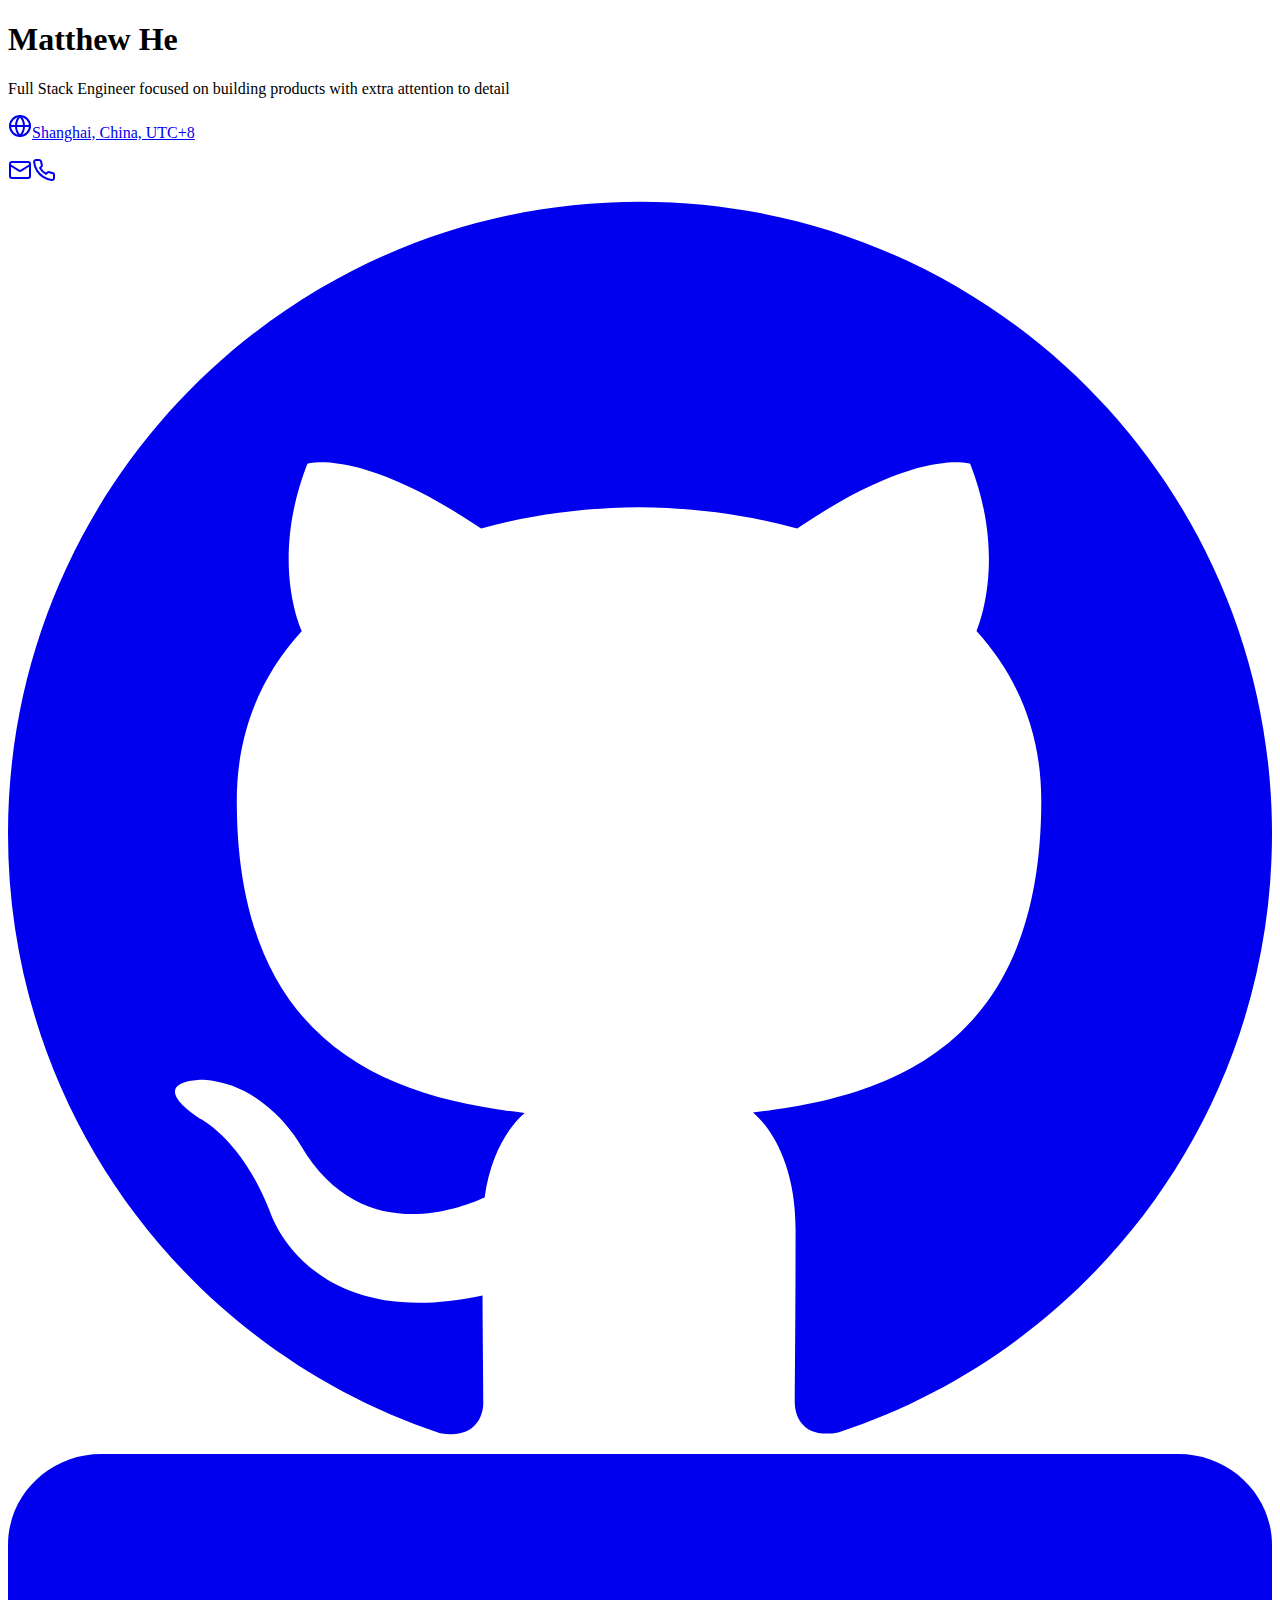
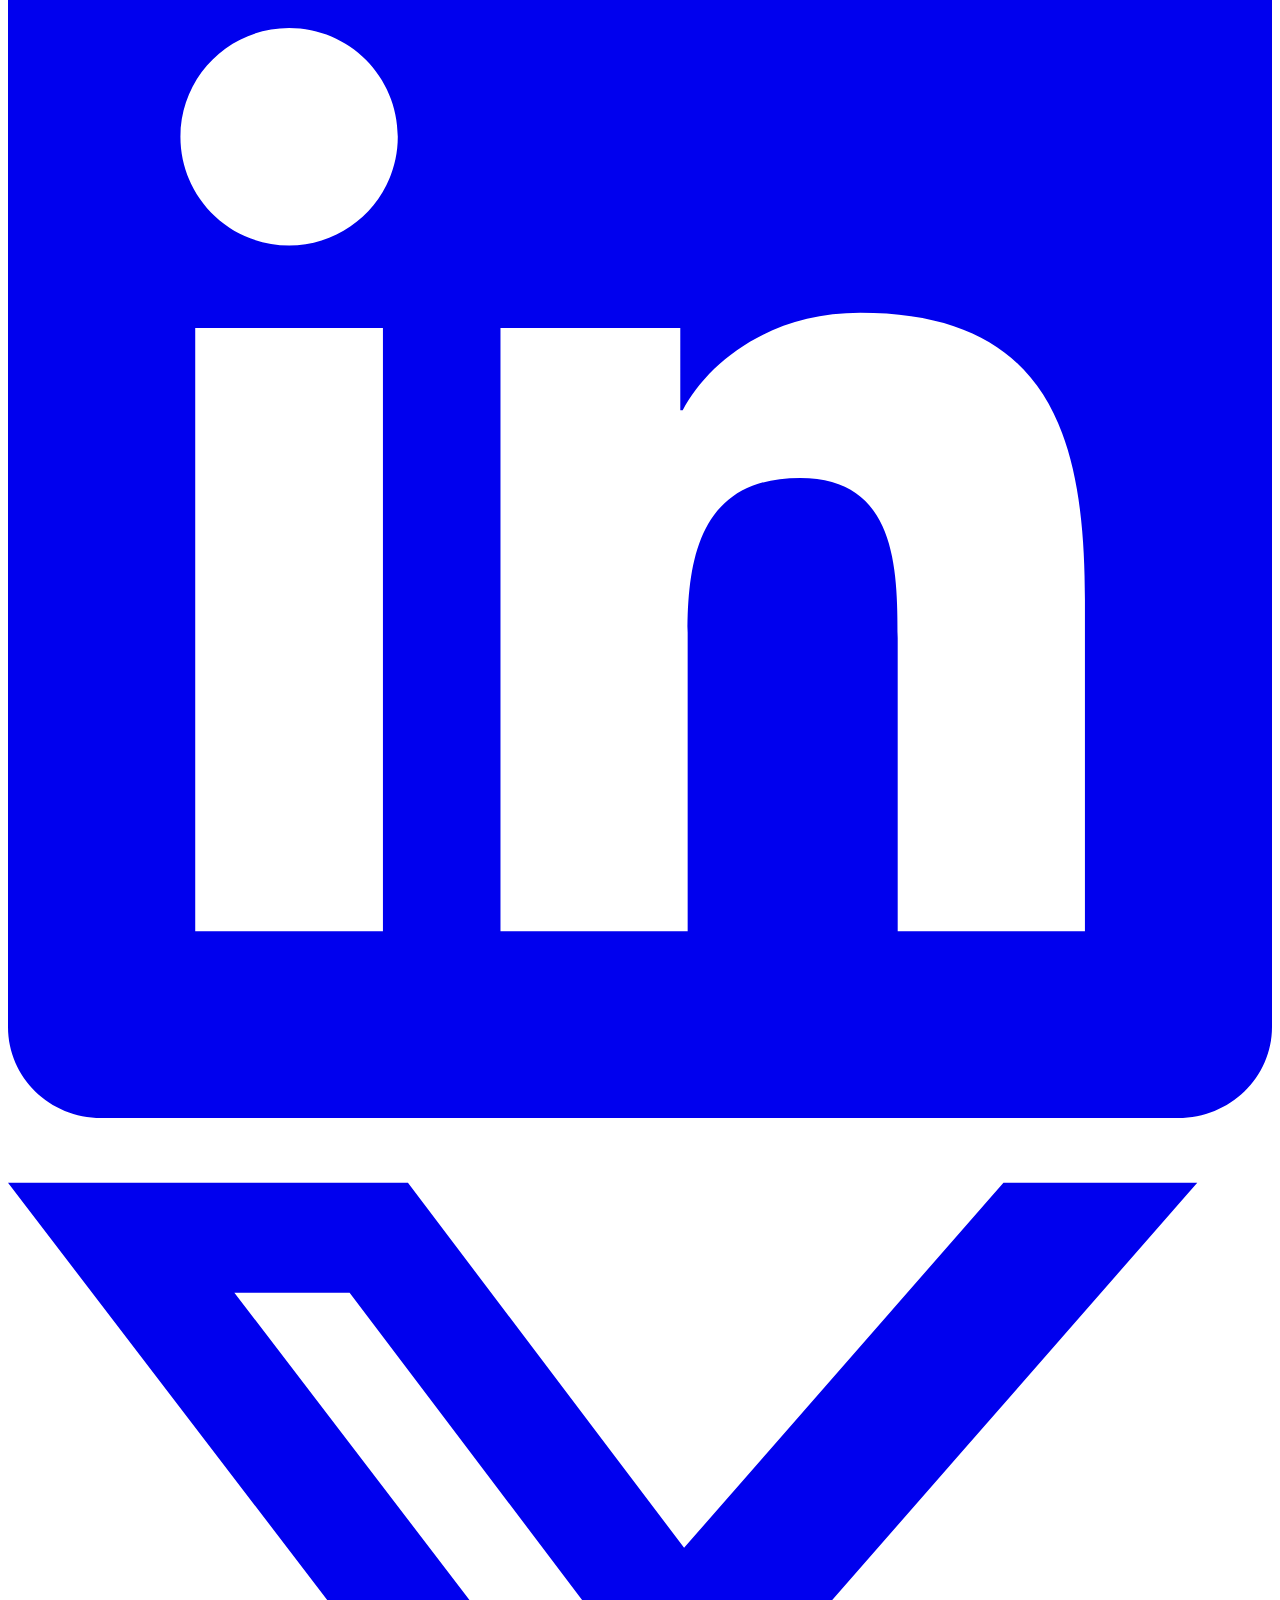
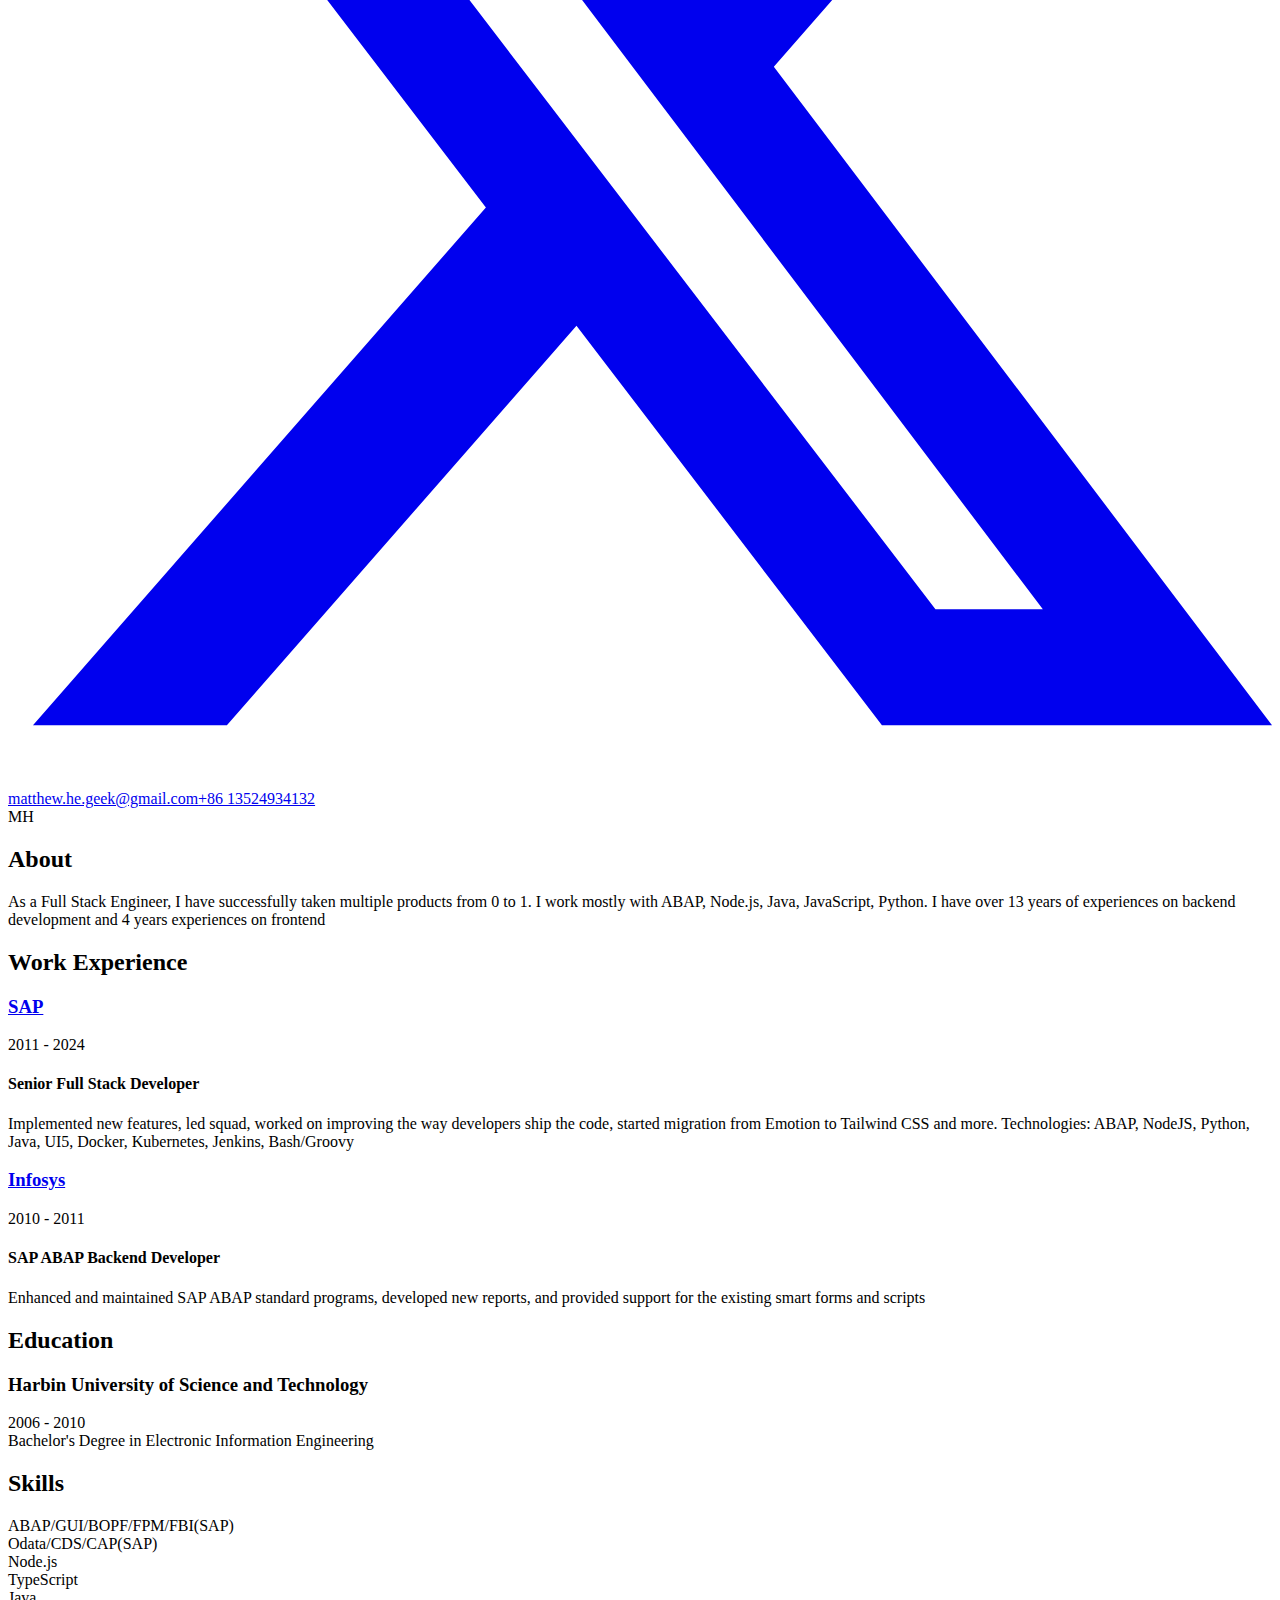
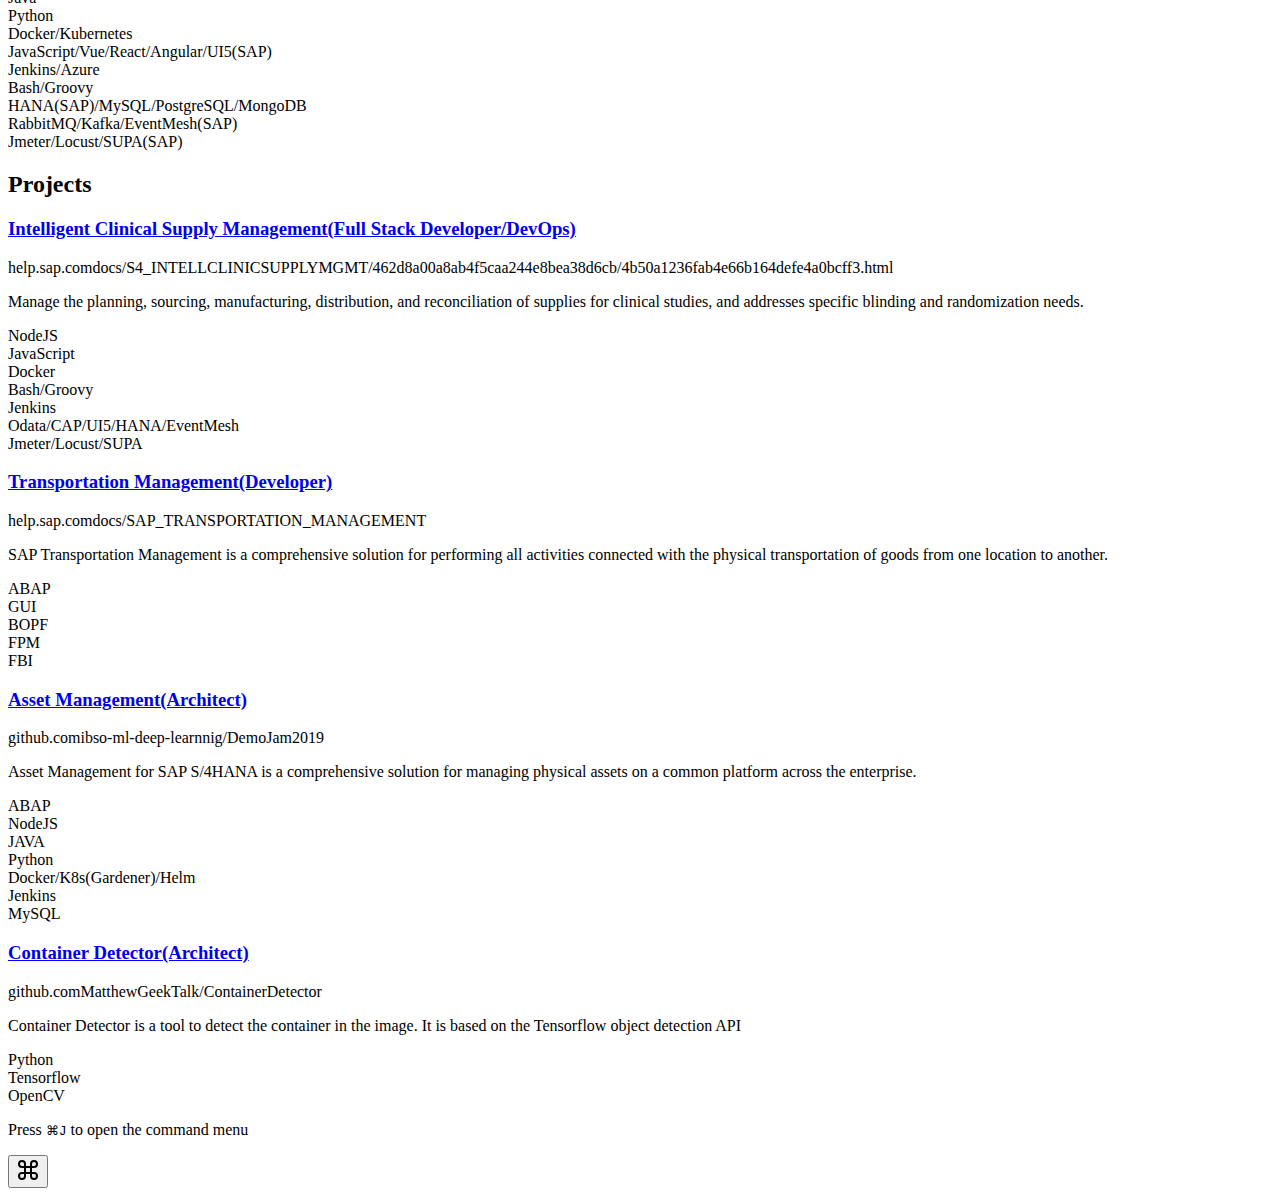
==== commit 489fd89a: "add project" ====
--- a/.next/server/app/index.html
+++ b/.next/server/app/index.html
@@ -1 +1 @@
-<!DOCTYPE html><html lang="en" class="__className_aaf875"><head><meta charSet="utf-8"/><meta name="viewport" content="width=device-width, initial-scale=1"/><link rel="preload" href="/_next/static/media/c9a5bc6a7c948fb0-s.p.woff2" as="font" crossorigin="" type="font/woff2"/><link rel="stylesheet" href="/_next/static/css/334e839ac937cc85.css" data-precedence="next"/><link rel="preload" as="script" fetchPriority="low" href="/_next/static/chunks/webpack-3624d6a87591be9b.js"/><script src="/_next/static/chunks/fd9d1056-023bbdd6fd8a5298.js" async=""></script><script src="/_next/static/chunks/23-bd7e5c7304fba92d.js" async=""></script><script src="/_next/static/chunks/main-app-3fb0ed41600e6fb4.js" async=""></script><script src="/_next/static/chunks/193-5cbb6b05bc1adb61.js" async=""></script><script src="/_next/static/chunks/app/page-326c47006e9b8428.js" async=""></script><script src="/_next/static/chunks/app/layout-7bb807be0e81d9e1.js" async=""></script><title>Matthew He | Full Stack Engineer focused on building products with extra attention to detail</title><meta name="description" content="As a Full Stack Engineer, I have successfully taken multiple products from 0 to 1. I work mostly with ABAP, Node.js, Java, JavaScript, Python. I have over 13 years of experiences on backend development and 4 years experiences on frontend"/><link rel="icon" href="/favicon.ico" type="image/x-icon" sizes="16x16"/><link rel="apple-touch-icon" href="/apple-icon.png?d70e5c41a56c84c2" type="image/png" sizes="180x180"/><meta name="next-size-adjust"/><script src="/_next/static/chunks/polyfills-78c92fac7aa8fdd8.js" noModule=""></script></head><body><main class="container relative mx-auto scroll-my-12 overflow-auto p-4 print:p-12 md:p-16"><section class="mx-auto w-full max-w-2xl space-y-8 bg-white print:space-y-6"><div class="flex items-center justify-between"><div class="flex-1 space-y-1.5"><h1 class="text-2xl font-bold">Matthew He</h1><p class="max-w-md text-pretty font-mono text-sm text-muted-foreground">Full Stack Engineer focused on building products with extra attention to detail</p><p class="max-w-md items-center text-pretty font-mono text-xs text-muted-foreground"><a class="inline-flex gap-x-1.5 align-baseline leading-none hover:underline" href="https://www.google.com/maps/place/Shanghai" target="_blank"><svg xmlns="http://www.w3.org/2000/svg" width="24" height="24" viewBox="0 0 24 24" fill="none" stroke="currentColor" stroke-width="2" stroke-linecap="round" stroke-linejoin="round" class="lucide lucide-globe size-3"><circle cx="12" cy="12" r="10"></circle><path d="M12 2a14.5 14.5 0 0 0 0 20 14.5 14.5 0 0 0 0-20"></path><path d="M2 12h20"></path></svg>Shanghai, China, UTC+8</a></p><div class="flex gap-x-1 pt-1 font-mono text-sm text-muted-foreground print:hidden"><a href="mailto:matthew.he.geek@gmail.com" class="inline-flex items-center justify-center whitespace-nowrap rounded-md text-sm font-medium ring-offset-background transition-colors focus-visible:outline-none focus-visible:ring-2 focus-visible:ring-ring focus-visible:ring-offset-2 disabled:pointer-events-none disabled:opacity-50 border border-input bg-background hover:bg-accent hover:text-accent-foreground size-8"><svg xmlns="http://www.w3.org/2000/svg" width="24" height="24" viewBox="0 0 24 24" fill="none" stroke="currentColor" stroke-width="2" stroke-linecap="round" stroke-linejoin="round" class="lucide lucide-mail size-4"><rect width="20" height="16" x="2" y="4" rx="2"></rect><path d="m22 7-8.97 5.7a1.94 1.94 0 0 1-2.06 0L2 7"></path></svg></a><a href="tel:+86 13524934132" class="inline-flex items-center justify-center whitespace-nowrap rounded-md text-sm font-medium ring-offset-background transition-colors focus-visible:outline-none focus-visible:ring-2 focus-visible:ring-ring focus-visible:ring-offset-2 disabled:pointer-events-none disabled:opacity-50 border border-input bg-background hover:bg-accent hover:text-accent-foreground size-8"><svg xmlns="http://www.w3.org/2000/svg" width="24" height="24" viewBox="0 0 24 24" fill="none" stroke="currentColor" stroke-width="2" stroke-linecap="round" stroke-linejoin="round" class="lucide lucide-phone size-4"><path d="M22 16.92v3a2 2 0 0 1-2.18 2 19.79 19.79 0 0 1-8.63-3.07 19.5 19.5 0 0 1-6-6 19.79 19.79 0 0 1-3.07-8.67A2 2 0 0 1 4.11 2h3a2 2 0 0 1 2 1.72 12.84 12.84 0 0 0 .7 2.81 2 2 0 0 1-.45 2.11L8.09 9.91a16 16 0 0 0 6 6l1.27-1.27a2 2 0 0 1 2.11-.45 12.84 12.84 0 0 0 2.81.7A2 2 0 0 1 22 16.92z"></path></svg></a><a href="https://github.com/MatthewGeekTalk" class="inline-flex items-center justify-center whitespace-nowrap rounded-md text-sm font-medium ring-offset-background transition-colors focus-visible:outline-none focus-visible:ring-2 focus-visible:ring-ring focus-visible:ring-offset-2 disabled:pointer-events-none disabled:opacity-50 border border-input bg-background hover:bg-accent hover:text-accent-foreground size-8"><svg viewBox="0 0 24 24" xmlns="http://www.w3.org/2000/svg" class="size-4"><path fill="currentColor" d="M12 .297c-6.63 0-12 5.373-12 12 0 5.303 3.438 9.8 8.205 11.385.6.113.82-.258.82-.577 0-.285-.01-1.04-.015-2.04-3.338.724-4.042-1.61-4.042-1.61C4.422 18.07 3.633 17.7 3.633 17.7c-1.087-.744.084-.729.084-.729 1.205.084 1.838 1.236 1.838 1.236 1.07 1.835 2.809 1.305 3.495.998.108-.776.417-1.305.76-1.605-2.665-.3-5.466-1.332-5.466-5.93 0-1.31.465-2.38 1.235-3.22-.135-.303-.54-1.523.105-3.176 0 0 1.005-.322 3.3 1.23.96-.267 1.98-.399 3-.405 1.02.006 2.04.138 3 .405 2.28-1.552 3.285-1.23 3.285-1.23.645 1.653.24 2.873.12 3.176.765.84 1.23 1.91 1.23 3.22 0 4.61-2.805 5.625-5.475 5.92.42.36.81 1.096.81 2.22 0 1.606-.015 2.896-.015 3.286 0 .315.21.69.825.57C20.565 22.092 24 17.592 24 12.297c0-6.627-5.373-12-12-12"></path></svg></a><a href="https://www.linkedin.com/in/matthew-he-78b8a456/" class="inline-flex items-center justify-center whitespace-nowrap rounded-md text-sm font-medium ring-offset-background transition-colors focus-visible:outline-none focus-visible:ring-2 focus-visible:ring-ring focus-visible:ring-offset-2 disabled:pointer-events-none disabled:opacity-50 border border-input bg-background hover:bg-accent hover:text-accent-foreground size-8"><svg viewBox="0 0 24 24" xmlns="http://www.w3.org/2000/svg" class="size-4"><title>LinkedIn</title><path fill="currentColor" d="M20.447 20.452h-3.554v-5.569c0-1.328-.027-3.037-1.852-3.037-1.853 0-2.136 1.445-2.136 2.939v5.667H9.351V9h3.414v1.561h.046c.477-.9 1.637-1.85 3.37-1.85 3.601 0 4.267 2.37 4.267 5.455v6.286zM5.337 7.433c-1.144 0-2.063-.926-2.063-2.065 0-1.138.92-2.063 2.063-2.063 1.14 0 2.064.925 2.064 2.063 0 1.139-.925 2.065-2.064 2.065zm1.782 13.019H3.555V9h3.564v11.452zM22.225 0H1.771C.792 0 0 .774 0 1.729v20.542C0 23.227.792 24 1.771 24h20.451C23.2 24 24 23.227 24 22.271V1.729C24 .774 23.2 0 22.222 0h.003z"></path></svg></a><a href="https://x.com/Matthew_Geek" class="inline-flex items-center justify-center whitespace-nowrap rounded-md text-sm font-medium ring-offset-background transition-colors focus-visible:outline-none focus-visible:ring-2 focus-visible:ring-ring focus-visible:ring-offset-2 disabled:pointer-events-none disabled:opacity-50 border border-input bg-background hover:bg-accent hover:text-accent-foreground size-8"><svg viewBox="0 0 24 24" xmlns="http://www.w3.org/2000/svg" class="size-4"><title>X</title><path fill="currentColor" d="M18.901 1.153h3.68l-8.04 9.19L24 22.846h-7.406l-5.8-7.584-6.638 7.584H.474l8.6-9.83L0 1.154h7.594l5.243 6.932ZM17.61 20.644h2.039L6.486 3.24H4.298Z"></path></svg></a></div><div class="hidden flex-col gap-x-1 font-mono text-sm text-muted-foreground print:flex"><a href="mailto:matthew.he.geek@gmail.com"><span class="underline">matthew.he.geek@gmail.com</span></a><a href="tel:+86 13524934132"><span class="underline">+86 13524934132</span></a></div></div><span class="relative flex shrink-0 overflow-hidden rounded-xl size-28"><span class="flex h-full w-full items-center justify-center rounded-xl bg-muted">MH</span></span></div><section class="flex min-h-0 flex-col gap-y-3"><h2 class="text-xl font-bold">About</h2><p class="text-pretty font-mono text-sm text-muted-foreground">As a Full Stack Engineer, I have successfully taken multiple products from 0 to 1. I work mostly with ABAP, Node.js, Java, JavaScript, Python. I have over 13 years of experiences on backend development and 4 years experiences on frontend</p></section><section class="flex min-h-0 flex-col gap-y-3"><h2 class="text-xl font-bold">Work Experience</h2><div class="rounded-lg bg-card text-card-foreground"><div class="flex flex-col space-y-1.5"><div class="flex items-center justify-between gap-x-2 text-base"><h3 class="inline-flex items-center justify-center gap-x-1 font-semibold leading-none"><a class="hover:underline" href="https://sap.com">SAP</a><span class="inline-flex gap-x-1"></span></h3><div class="text-sm tabular-nums text-gray-500">2011<!-- --> - <!-- -->2024</div></div><h4 class="font-mono text-sm leading-none">Senior Full Stack Developer</h4></div><div class="text-pretty font-mono text-muted-foreground mt-2 text-xs">Implemented new features, led squad, worked on improving the way developers ship the code, started migration from Emotion to Tailwind CSS and more. Technologies: ABAP, NodeJS, Python, Java, UI5, Docker, Kubernetes, Jenkins, Bash/Groovy</div></div><div class="rounded-lg bg-card text-card-foreground"><div class="flex flex-col space-y-1.5"><div class="flex items-center justify-between gap-x-2 text-base"><h3 class="inline-flex items-center justify-center gap-x-1 font-semibold leading-none"><a class="hover:underline" href="https://www.infosys.com/">Infosys</a><span class="inline-flex gap-x-1"></span></h3><div class="text-sm tabular-nums text-gray-500">2010<!-- --> - <!-- -->2011</div></div><h4 class="font-mono text-sm leading-none">SAP ABAP Backend Developer</h4></div><div class="text-pretty font-mono text-muted-foreground mt-2 text-xs">Enhanced and maintained SAP ABAP standard programs, developed new reports, and provided support for the existing smart forms and scripts</div></div></section><section class="flex min-h-0 flex-col gap-y-3"><h2 class="text-xl font-bold">Education</h2><div class="rounded-lg bg-card text-card-foreground"><div class="flex flex-col space-y-1.5"><div class="flex items-center justify-between gap-x-2 text-base"><h3 class="font-semibold leading-none">Harbin University of Science and Technology</h3><div class="text-sm tabular-nums text-gray-500">2006<!-- --> - <!-- -->2010</div></div></div><div class="text-pretty font-mono text-sm text-muted-foreground mt-2">Bachelor&#x27;s Degree in Electronic Information Engineering</div></div></section><section class="flex min-h-0 flex-col gap-y-3"><h2 class="text-xl font-bold">Skills</h2><div class="flex flex-wrap gap-1"><div class="inline-flex items-center rounded-md border px-2 py-0.5 text-xs font-semibold font-mono transition-colors focus:outline-none focus:ring-2 focus:ring-ring focus:ring-offset-2 text-nowrap border-transparent bg-primary/80 text-primary-foreground hover:bg-primary/60">ABAP</div><div class="inline-flex items-center rounded-md border px-2 py-0.5 text-xs font-semibold font-mono transition-colors focus:outline-none focus:ring-2 focus:ring-ring focus:ring-offset-2 text-nowrap border-transparent bg-primary/80 text-primary-foreground hover:bg-primary/60">Node.js</div><div class="inline-flex items-center rounded-md border px-2 py-0.5 text-xs font-semibold font-mono transition-colors focus:outline-none focus:ring-2 focus:ring-ring focus:ring-offset-2 text-nowrap border-transparent bg-primary/80 text-primary-foreground hover:bg-primary/60">JavaScript</div><div class="inline-flex items-center rounded-md border px-2 py-0.5 text-xs font-semibold font-mono transition-colors focus:outline-none focus:ring-2 focus:ring-ring focus:ring-offset-2 text-nowrap border-transparent bg-primary/80 text-primary-foreground hover:bg-primary/60">TypeScript</div><div class="inline-flex items-center rounded-md border px-2 py-0.5 text-xs font-semibold font-mono transition-colors focus:outline-none focus:ring-2 focus:ring-ring focus:ring-offset-2 text-nowrap border-transparent bg-primary/80 text-primary-foreground hover:bg-primary/60">Java</div><div class="inline-flex items-center rounded-md border px-2 py-0.5 text-xs font-semibold font-mono transition-colors focus:outline-none focus:ring-2 focus:ring-ring focus:ring-offset-2 text-nowrap border-transparent bg-primary/80 text-primary-foreground hover:bg-primary/60">Python</div><div class="inline-flex items-center rounded-md border px-2 py-0.5 text-xs font-semibold font-mono transition-colors focus:outline-none focus:ring-2 focus:ring-ring focus:ring-offset-2 text-nowrap border-transparent bg-primary/80 text-primary-foreground hover:bg-primary/60">Docker/Kubernetes</div><div class="inline-flex items-center rounded-md border px-2 py-0.5 text-xs font-semibold font-mono transition-colors focus:outline-none focus:ring-2 focus:ring-ring focus:ring-offset-2 text-nowrap border-transparent bg-primary/80 text-primary-foreground hover:bg-primary/60">Vue/React/Angular</div><div class="inline-flex items-center rounded-md border px-2 py-0.5 text-xs font-semibold font-mono transition-colors focus:outline-none focus:ring-2 focus:ring-ring focus:ring-offset-2 text-nowrap border-transparent bg-primary/80 text-primary-foreground hover:bg-primary/60">Jenkins/Azure DevOps</div><div class="inline-flex items-center rounded-md border px-2 py-0.5 text-xs font-semibold font-mono transition-colors focus:outline-none focus:ring-2 focus:ring-ring focus:ring-offset-2 text-nowrap border-transparent bg-primary/80 text-primary-foreground hover:bg-primary/60">Bash/Groovy</div></div></section><section class="flex min-h-0 flex-col gap-y-3 print-force-new-page scroll-mb-16"><h2 class="text-xl font-bold">Projects</h2><div class="-mx-3 grid grid-cols-1 gap-3 print:grid-cols-3 print:gap-2 md:grid-cols-2 lg:grid-cols-3"><div class="rounded-lg bg-card text-card-foreground flex flex-col overflow-hidden border border-muted p-3"><div class="flex flex-col space-y-1.5"><div class="space-y-1"><h3 class="font-semibold tracking-tight text-base"><a href="https://consultly.com/" target="_blank" class="inline-flex items-center gap-1 hover:underline">Consultly<!-- --> <span class="size-1 rounded-full bg-green-500"></span></a></h3><div class="hidden font-mono text-xs underline print:visible">consultly.com</div><p class="text-muted-foreground font-mono text-xs">A platform to build and grow your online business</p></div></div><div class="text-pretty font-mono text-sm text-muted-foreground mt-auto flex"><div class="mt-2 flex flex-wrap gap-1"><div class="inline-flex items-center rounded-md border font-semibold font-mono transition-colors focus:outline-none focus:ring-2 focus:ring-ring focus:ring-offset-2 text-nowrap border-transparent bg-secondary text-secondary-foreground hover:bg-secondary/60 px-1 py-0 text-[10px]">Side Project</div><div class="inline-flex items-center rounded-md border font-semibold font-mono transition-colors focus:outline-none focus:ring-2 focus:ring-ring focus:ring-offset-2 text-nowrap border-transparent bg-secondary text-secondary-foreground hover:bg-secondary/60 px-1 py-0 text-[10px]">TypeScript</div><div class="inline-flex items-center rounded-md border font-semibold font-mono transition-colors focus:outline-none focus:ring-2 focus:ring-ring focus:ring-offset-2 text-nowrap border-transparent bg-secondary text-secondary-foreground hover:bg-secondary/60 px-1 py-0 text-[10px]">Next.js</div><div class="inline-flex items-center rounded-md border font-semibold font-mono transition-colors focus:outline-none focus:ring-2 focus:ring-ring focus:ring-offset-2 text-nowrap border-transparent bg-secondary text-secondary-foreground hover:bg-secondary/60 px-1 py-0 text-[10px]">Vite</div><div class="inline-flex items-center rounded-md border font-semibold font-mono transition-colors focus:outline-none focus:ring-2 focus:ring-ring focus:ring-offset-2 text-nowrap border-transparent bg-secondary text-secondary-foreground hover:bg-secondary/60 px-1 py-0 text-[10px]">GraphQL</div><div class="inline-flex items-center rounded-md border font-semibold font-mono transition-colors focus:outline-none focus:ring-2 focus:ring-ring focus:ring-offset-2 text-nowrap border-transparent bg-secondary text-secondary-foreground hover:bg-secondary/60 px-1 py-0 text-[10px]">WebRTC</div></div></div></div><div class="rounded-lg bg-card text-card-foreground flex flex-col overflow-hidden border border-muted p-3"><div class="flex flex-col space-y-1.5"><div class="space-y-1"><h3 class="font-semibold tracking-tight text-base"><a href="https://monito.dev/" target="_blank" class="inline-flex items-center gap-1 hover:underline">Monito<!-- --> <span class="size-1 rounded-full bg-green-500"></span></a></h3><div class="hidden font-mono text-xs underline print:visible">monito.dev</div><p class="text-muted-foreground font-mono text-xs">Browser extension that records everything happening in a web application</p></div></div><div class="text-pretty font-mono text-sm text-muted-foreground mt-auto flex"><div class="mt-2 flex flex-wrap gap-1"><div class="inline-flex items-center rounded-md border font-semibold font-mono transition-colors focus:outline-none focus:ring-2 focus:ring-ring focus:ring-offset-2 text-nowrap border-transparent bg-secondary text-secondary-foreground hover:bg-secondary/60 px-1 py-0 text-[10px]">Side Project</div><div class="inline-flex items-center rounded-md border font-semibold font-mono transition-colors focus:outline-none focus:ring-2 focus:ring-ring focus:ring-offset-2 text-nowrap border-transparent bg-secondary text-secondary-foreground hover:bg-secondary/60 px-1 py-0 text-[10px]">TypeScript</div><div class="inline-flex items-center rounded-md border font-semibold font-mono transition-colors focus:outline-none focus:ring-2 focus:ring-ring focus:ring-offset-2 text-nowrap border-transparent bg-secondary text-secondary-foreground hover:bg-secondary/60 px-1 py-0 text-[10px]">Next.js</div><div class="inline-flex items-center rounded-md border font-semibold font-mono transition-colors focus:outline-none focus:ring-2 focus:ring-ring focus:ring-offset-2 text-nowrap border-transparent bg-secondary text-secondary-foreground hover:bg-secondary/60 px-1 py-0 text-[10px]">Browser Extension</div></div></div></div><div class="rounded-lg bg-card text-card-foreground flex flex-col overflow-hidden border border-muted p-3"><div class="flex flex-col space-y-1.5"><div class="space-y-1"><h3 class="font-semibold tracking-tight text-base"><a href="https://jarocki.me/" target="_blank" class="inline-flex items-center gap-1 hover:underline">Jarocki.me<!-- --> <span class="size-1 rounded-full bg-green-500"></span></a></h3><div class="hidden font-mono text-xs underline print:visible">jarocki.me</div><p class="text-muted-foreground font-mono text-xs">My personal website and blog. Built with Next.js and Notion API</p></div></div><div class="text-pretty font-mono text-sm text-muted-foreground mt-auto flex"><div class="mt-2 flex flex-wrap gap-1"><div class="inline-flex items-center rounded-md border font-semibold font-mono transition-colors focus:outline-none focus:ring-2 focus:ring-ring focus:ring-offset-2 text-nowrap border-transparent bg-secondary text-secondary-foreground hover:bg-secondary/60 px-1 py-0 text-[10px]">Side Project</div><div class="inline-flex items-center rounded-md border font-semibold font-mono transition-colors focus:outline-none focus:ring-2 focus:ring-ring focus:ring-offset-2 text-nowrap border-transparent bg-secondary text-secondary-foreground hover:bg-secondary/60 px-1 py-0 text-[10px]">Next.js</div><div class="inline-flex items-center rounded-md border font-semibold font-mono transition-colors focus:outline-none focus:ring-2 focus:ring-ring focus:ring-offset-2 text-nowrap border-transparent bg-secondary text-secondary-foreground hover:bg-secondary/60 px-1 py-0 text-[10px]">MDX</div></div></div></div><div class="rounded-lg bg-card text-card-foreground flex flex-col overflow-hidden border border-muted p-3"><div class="flex flex-col space-y-1.5"><div class="space-y-1"><h3 class="font-semibold tracking-tight text-base"><a href="https://useminimal.com/" target="_blank" class="inline-flex items-center gap-1 hover:underline">Minimal<!-- --> <span class="size-1 rounded-full bg-green-500"></span></a></h3><div class="hidden font-mono text-xs underline print:visible">useminimal.com</div><p class="text-muted-foreground font-mono text-xs">Minimalist calendars, habit trackers and planners generator</p></div></div><div class="text-pretty font-mono text-sm text-muted-foreground mt-auto flex"><div class="mt-2 flex flex-wrap gap-1"><div class="inline-flex items-center rounded-md border font-semibold font-mono transition-colors focus:outline-none focus:ring-2 focus:ring-ring focus:ring-offset-2 text-nowrap border-transparent bg-secondary text-secondary-foreground hover:bg-secondary/60 px-1 py-0 text-[10px]">Side Project</div><div class="inline-flex items-center rounded-md border font-semibold font-mono transition-colors focus:outline-none focus:ring-2 focus:ring-ring focus:ring-offset-2 text-nowrap border-transparent bg-secondary text-secondary-foreground hover:bg-secondary/60 px-1 py-0 text-[10px]">Next.js</div><div class="inline-flex items-center rounded-md border font-semibold font-mono transition-colors focus:outline-none focus:ring-2 focus:ring-ring focus:ring-offset-2 text-nowrap border-transparent bg-secondary text-secondary-foreground hover:bg-secondary/60 px-1 py-0 text-[10px]">Puppeteer</div></div></div></div><div class="rounded-lg bg-card text-card-foreground flex flex-col overflow-hidden border border-muted p-3"><div class="flex flex-col space-y-1.5"><div class="space-y-1"><h3 class="font-semibold tracking-tight text-base"><a href="https://barepapers.com/" target="_blank" class="inline-flex items-center gap-1 hover:underline">Barepapers<!-- --> <span class="size-1 rounded-full bg-green-500"></span></a></h3><div class="hidden font-mono text-xs underline print:visible">barepapers.com</div><p class="text-muted-foreground font-mono text-xs">Generates beautiful wallpapers using random shapes and gradients</p></div></div><div class="text-pretty font-mono text-sm text-muted-foreground mt-auto flex"><div class="mt-2 flex flex-wrap gap-1"><div class="inline-flex items-center rounded-md border font-semibold font-mono transition-colors focus:outline-none focus:ring-2 focus:ring-ring focus:ring-offset-2 text-nowrap border-transparent bg-secondary text-secondary-foreground hover:bg-secondary/60 px-1 py-0 text-[10px]">Side Project</div><div class="inline-flex items-center rounded-md border font-semibold font-mono transition-colors focus:outline-none focus:ring-2 focus:ring-ring focus:ring-offset-2 text-nowrap border-transparent bg-secondary text-secondary-foreground hover:bg-secondary/60 px-1 py-0 text-[10px]">Next.js</div><div class="inline-flex items-center rounded-md border font-semibold font-mono transition-colors focus:outline-none focus:ring-2 focus:ring-ring focus:ring-offset-2 text-nowrap border-transparent bg-secondary text-secondary-foreground hover:bg-secondary/60 px-1 py-0 text-[10px]">Puppeteer</div></div></div></div><div class="rounded-lg bg-card text-card-foreground flex flex-col overflow-hidden border border-muted p-3"><div class="flex flex-col space-y-1.5"><div class="space-y-1"><h3 class="font-semibold tracking-tight text-base"><a href="https://getyearprogress.com/" target="_blank" class="inline-flex items-center gap-1 hover:underline">Year progress<!-- --> <span class="size-1 rounded-full bg-green-500"></span></a></h3><div class="hidden font-mono text-xs underline print:visible">getyearprogress.com</div><p class="text-muted-foreground font-mono text-xs">Tracks current year progress and displays a countdown</p></div></div><div class="text-pretty font-mono text-sm text-muted-foreground mt-auto flex"><div class="mt-2 flex flex-wrap gap-1"><div class="inline-flex items-center rounded-md border font-semibold font-mono transition-colors focus:outline-none focus:ring-2 focus:ring-ring focus:ring-offset-2 text-nowrap border-transparent bg-secondary text-secondary-foreground hover:bg-secondary/60 px-1 py-0 text-[10px]">Side Project</div><div class="inline-flex items-center rounded-md border font-semibold font-mono transition-colors focus:outline-none focus:ring-2 focus:ring-ring focus:ring-offset-2 text-nowrap border-transparent bg-secondary text-secondary-foreground hover:bg-secondary/60 px-1 py-0 text-[10px]">TypeScript</div><div class="inline-flex items-center rounded-md border font-semibold font-mono transition-colors focus:outline-none focus:ring-2 focus:ring-ring focus:ring-offset-2 text-nowrap border-transparent bg-secondary text-secondary-foreground hover:bg-secondary/60 px-1 py-0 text-[10px]">Next.js</div></div></div></div><div class="rounded-lg bg-card text-card-foreground flex flex-col overflow-hidden border border-muted p-3"><div class="flex flex-col space-y-1.5"><div class="space-y-1"><h3 class="font-semibold tracking-tight text-base"><a href="https://parabol.co/" target="_blank" class="inline-flex items-center gap-1 hover:underline">Parabol<!-- --> <span class="size-1 rounded-full bg-green-500"></span></a></h3><div class="hidden font-mono text-xs underline print:visible">parabol.co</div><p class="text-muted-foreground font-mono text-xs">The Agile meeting co-pilot that delivers better meetings with less effort</p></div></div><div class="text-pretty font-mono text-sm text-muted-foreground mt-auto flex"><div class="mt-2 flex flex-wrap gap-1"><div class="inline-flex items-center rounded-md border font-semibold font-mono transition-colors focus:outline-none focus:ring-2 focus:ring-ring focus:ring-offset-2 text-nowrap border-transparent bg-secondary text-secondary-foreground hover:bg-secondary/60 px-1 py-0 text-[10px]">Full Stack Developer</div><div class="inline-flex items-center rounded-md border font-semibold font-mono transition-colors focus:outline-none focus:ring-2 focus:ring-ring focus:ring-offset-2 text-nowrap border-transparent bg-secondary text-secondary-foreground hover:bg-secondary/60 px-1 py-0 text-[10px]">TypeScript</div><div class="inline-flex items-center rounded-md border font-semibold font-mono transition-colors focus:outline-none focus:ring-2 focus:ring-ring focus:ring-offset-2 text-nowrap border-transparent bg-secondary text-secondary-foreground hover:bg-secondary/60 px-1 py-0 text-[10px]">React</div><div class="inline-flex items-center rounded-md border font-semibold font-mono transition-colors focus:outline-none focus:ring-2 focus:ring-ring focus:ring-offset-2 text-nowrap border-transparent bg-secondary text-secondary-foreground hover:bg-secondary/60 px-1 py-0 text-[10px]">Node.js</div><div class="inline-flex items-center rounded-md border font-semibold font-mono transition-colors focus:outline-none focus:ring-2 focus:ring-ring focus:ring-offset-2 text-nowrap border-transparent bg-secondary text-secondary-foreground hover:bg-secondary/60 px-1 py-0 text-[10px]">GraphQL</div></div></div></div><div class="rounded-lg bg-card text-card-foreground flex flex-col overflow-hidden border border-muted p-3"><div class="flex flex-col space-y-1.5"><div class="space-y-1"><h3 class="font-semibold tracking-tight text-base"><a href="https://www.evercast.us/" target="_blank" class="inline-flex items-center gap-1 hover:underline">Evercast<!-- --> <span class="size-1 rounded-full bg-green-500"></span></a></h3><div class="hidden font-mono text-xs underline print:visible">evercast.us</div><p class="text-muted-foreground font-mono text-xs">Creative collaboration platform that combines video conferencing and HD media streaming</p></div></div><div class="text-pretty font-mono text-sm text-muted-foreground mt-auto flex"><div class="mt-2 flex flex-wrap gap-1"><div class="inline-flex items-center rounded-md border font-semibold font-mono transition-colors focus:outline-none focus:ring-2 focus:ring-ring focus:ring-offset-2 text-nowrap border-transparent bg-secondary text-secondary-foreground hover:bg-secondary/60 px-1 py-0 text-[10px]">Lead Frontend Developer</div><div class="inline-flex items-center rounded-md border font-semibold font-mono transition-colors focus:outline-none focus:ring-2 focus:ring-ring focus:ring-offset-2 text-nowrap border-transparent bg-secondary text-secondary-foreground hover:bg-secondary/60 px-1 py-0 text-[10px]">TypeScript</div><div class="inline-flex items-center rounded-md border font-semibold font-mono transition-colors focus:outline-none focus:ring-2 focus:ring-ring focus:ring-offset-2 text-nowrap border-transparent bg-secondary text-secondary-foreground hover:bg-secondary/60 px-1 py-0 text-[10px]">React</div><div class="inline-flex items-center rounded-md border font-semibold font-mono transition-colors focus:outline-none focus:ring-2 focus:ring-ring focus:ring-offset-2 text-nowrap border-transparent bg-secondary text-secondary-foreground hover:bg-secondary/60 px-1 py-0 text-[10px]">Node.js</div><div class="inline-flex items-center rounded-md border font-semibold font-mono transition-colors focus:outline-none focus:ring-2 focus:ring-ring focus:ring-offset-2 text-nowrap border-transparent bg-secondary text-secondary-foreground hover:bg-secondary/60 px-1 py-0 text-[10px]">GraphQL</div></div></div></div><div class="rounded-lg bg-card text-card-foreground flex flex-col overflow-hidden border border-muted p-3"><div class="flex flex-col space-y-1.5"><div class="space-y-1"><h3 class="font-semibold tracking-tight text-base"><a href="https://mobilevikings.pl/" target="_blank" class="inline-flex items-center gap-1 hover:underline">Mobile Vikings<!-- --> <span class="size-1 rounded-full bg-green-500"></span></a></h3><div class="hidden font-mono text-xs underline print:visible">mobilevikings.pl</div><p class="text-muted-foreground font-mono text-xs">Android application for leading virtual mobile operator in Poland</p></div></div><div class="text-pretty font-mono text-sm text-muted-foreground mt-auto flex"><div class="mt-2 flex flex-wrap gap-1"><div class="inline-flex items-center rounded-md border font-semibold font-mono transition-colors focus:outline-none focus:ring-2 focus:ring-ring focus:ring-offset-2 text-nowrap border-transparent bg-secondary text-secondary-foreground hover:bg-secondary/60 px-1 py-0 text-[10px]">Lead Android Developer</div><div class="inline-flex items-center rounded-md border font-semibold font-mono transition-colors focus:outline-none focus:ring-2 focus:ring-ring focus:ring-offset-2 text-nowrap border-transparent bg-secondary text-secondary-foreground hover:bg-secondary/60 px-1 py-0 text-[10px]">Android</div><div class="inline-flex items-center rounded-md border font-semibold font-mono transition-colors focus:outline-none focus:ring-2 focus:ring-ring focus:ring-offset-2 text-nowrap border-transparent bg-secondary text-secondary-foreground hover:bg-secondary/60 px-1 py-0 text-[10px]">Kotlin</div></div></div></div><div class="rounded-lg bg-card text-card-foreground flex flex-col overflow-hidden border border-muted p-3"><div class="flex flex-col space-y-1.5"><div class="space-y-1"><h3 class="font-semibold tracking-tight text-base"><a href="https://howdy.co/" target="_blank" class="inline-flex items-center gap-1 hover:underline">Howdy<!-- --> <span class="size-1 rounded-full bg-green-500"></span></a></h3><div class="hidden font-mono text-xs underline print:visible">howdy.co</div><p class="text-muted-foreground font-mono text-xs">Howdy is a place for you to join communities you care about</p></div></div><div class="text-pretty font-mono text-sm text-muted-foreground mt-auto flex"><div class="mt-2 flex flex-wrap gap-1"><div class="inline-flex items-center rounded-md border font-semibold font-mono transition-colors focus:outline-none focus:ring-2 focus:ring-ring focus:ring-offset-2 text-nowrap border-transparent bg-secondary text-secondary-foreground hover:bg-secondary/60 px-1 py-0 text-[10px]">Lead Android Developer</div><div class="inline-flex items-center rounded-md border font-semibold font-mono transition-colors focus:outline-none focus:ring-2 focus:ring-ring focus:ring-offset-2 text-nowrap border-transparent bg-secondary text-secondary-foreground hover:bg-secondary/60 px-1 py-0 text-[10px]">Android</div><div class="inline-flex items-center rounded-md border font-semibold font-mono transition-colors focus:outline-none focus:ring-2 focus:ring-ring focus:ring-offset-2 text-nowrap border-transparent bg-secondary text-secondary-foreground hover:bg-secondary/60 px-1 py-0 text-[10px]">Kotlin</div></div></div></div><div class="rounded-lg bg-card text-card-foreground flex flex-col overflow-hidden border border-muted p-3"><div class="flex flex-col space-y-1.5"><div class="space-y-1"><h3 class="font-semibold tracking-tight text-base"><a href="https://www.tastycloud.fr/" target="_blank" class="inline-flex items-center gap-1 hover:underline">Tastycloud<!-- --> <span class="size-1 rounded-full bg-green-500"></span></a></h3><div class="hidden font-mono text-xs underline print:visible">tastycloud.fr</div><p class="text-muted-foreground font-mono text-xs">Android application for managing and displaying restaurant menus in kiosk mode</p></div></div><div class="text-pretty font-mono text-sm text-muted-foreground mt-auto flex"><div class="mt-2 flex flex-wrap gap-1"><div class="inline-flex items-center rounded-md border font-semibold font-mono transition-colors focus:outline-none focus:ring-2 focus:ring-ring focus:ring-offset-2 text-nowrap border-transparent bg-secondary text-secondary-foreground hover:bg-secondary/60 px-1 py-0 text-[10px]">Lead Android Developer</div><div class="inline-flex items-center rounded-md border font-semibold font-mono transition-colors focus:outline-none focus:ring-2 focus:ring-ring focus:ring-offset-2 text-nowrap border-transparent bg-secondary text-secondary-foreground hover:bg-secondary/60 px-1 py-0 text-[10px]">Android</div><div class="inline-flex items-center rounded-md border font-semibold font-mono transition-colors focus:outline-none focus:ring-2 focus:ring-ring focus:ring-offset-2 text-nowrap border-transparent bg-secondary text-secondary-foreground hover:bg-secondary/60 px-1 py-0 text-[10px]">Kotlin</div></div></div></div><div class="rounded-lg bg-card text-card-foreground flex flex-col overflow-hidden border border-muted p-3"><div class="flex flex-col space-y-1.5"><div class="space-y-1"><h3 class="font-semibold tracking-tight text-base">Ambit</h3><div class="hidden font-mono text-xs underline print:visible"></div><p class="text-muted-foreground font-mono text-xs">Android application that helps with sharing your contact details</p></div></div><div class="text-pretty font-mono text-sm text-muted-foreground mt-auto flex"><div class="mt-2 flex flex-wrap gap-1"><div class="inline-flex items-center rounded-md border font-semibold font-mono transition-colors focus:outline-none focus:ring-2 focus:ring-ring focus:ring-offset-2 text-nowrap border-transparent bg-secondary text-secondary-foreground hover:bg-secondary/60 px-1 py-0 text-[10px]">Lead Android Developer</div><div class="inline-flex items-center rounded-md border font-semibold font-mono transition-colors focus:outline-none focus:ring-2 focus:ring-ring focus:ring-offset-2 text-nowrap border-transparent bg-secondary text-secondary-foreground hover:bg-secondary/60 px-1 py-0 text-[10px]">Android</div><div class="inline-flex items-center rounded-md border font-semibold font-mono transition-colors focus:outline-none focus:ring-2 focus:ring-ring focus:ring-offset-2 text-nowrap border-transparent bg-secondary text-secondary-foreground hover:bg-secondary/60 px-1 py-0 text-[10px]">Kotlin</div></div></div></div><div class="rounded-lg bg-card text-card-foreground flex flex-col overflow-hidden border border-muted p-3"><div class="flex flex-col space-y-1.5"><div class="space-y-1"><h3 class="font-semibold tracking-tight text-base">Bim</h3><div class="hidden font-mono text-xs underline print:visible"></div><p class="text-muted-foreground font-mono text-xs">Android application that helps with booking a table in a restaurants</p></div></div><div class="text-pretty font-mono text-sm text-muted-foreground mt-auto flex"><div class="mt-2 flex flex-wrap gap-1"><div class="inline-flex items-center rounded-md border font-semibold font-mono transition-colors focus:outline-none focus:ring-2 focus:ring-ring focus:ring-offset-2 text-nowrap border-transparent bg-secondary text-secondary-foreground hover:bg-secondary/60 px-1 py-0 text-[10px]">Lead Android Developer</div><div class="inline-flex items-center rounded-md border font-semibold font-mono transition-colors focus:outline-none focus:ring-2 focus:ring-ring focus:ring-offset-2 text-nowrap border-transparent bg-secondary text-secondary-foreground hover:bg-secondary/60 px-1 py-0 text-[10px]">Android</div><div class="inline-flex items-center rounded-md border font-semibold font-mono transition-colors focus:outline-none focus:ring-2 focus:ring-ring focus:ring-offset-2 text-nowrap border-transparent bg-secondary text-secondary-foreground hover:bg-secondary/60 px-1 py-0 text-[10px]">Kotlin</div></div></div></div><div class="rounded-lg bg-card text-card-foreground flex flex-col overflow-hidden border border-muted p-3"><div class="flex flex-col space-y-1.5"><div class="space-y-1"><h3 class="font-semibold tracking-tight text-base">Canal Digital GO</h3><div class="hidden font-mono text-xs underline print:visible"></div><p class="text-muted-foreground font-mono text-xs">Video streaming mobile application for Canal Digital subscribers</p></div></div><div class="text-pretty font-mono text-sm text-muted-foreground mt-auto flex"><div class="mt-2 flex flex-wrap gap-1"><div class="inline-flex items-center rounded-md border font-semibold font-mono transition-colors focus:outline-none focus:ring-2 focus:ring-ring focus:ring-offset-2 text-nowrap border-transparent bg-secondary text-secondary-foreground hover:bg-secondary/60 px-1 py-0 text-[10px]">Lead Android Developer</div><div class="inline-flex items-center rounded-md border font-semibold font-mono transition-colors focus:outline-none focus:ring-2 focus:ring-ring focus:ring-offset-2 text-nowrap border-transparent bg-secondary text-secondary-foreground hover:bg-secondary/60 px-1 py-0 text-[10px]">Android</div><div class="inline-flex items-center rounded-md border font-semibold font-mono transition-colors focus:outline-none focus:ring-2 focus:ring-ring focus:ring-offset-2 text-nowrap border-transparent bg-secondary text-secondary-foreground hover:bg-secondary/60 px-1 py-0 text-[10px]">Kotlin</div></div></div></div></div></section></section><p class="fixed bottom-0 left-0 right-0 hidden border-t border-t-muted bg-white p-1 text-center text-sm text-muted-foreground print:hidden xl:block">Press<!-- --> <kbd class="pointer-events-none inline-flex h-5 select-none items-center gap-1 rounded border bg-muted px-1.5 font-mono text-[10px] font-medium text-muted-foreground opacity-100"><span class="text-xs">⌘</span>J</kbd> <!-- -->to open the command menu</p><button class="items-center justify-center whitespace-nowrap text-sm font-medium ring-offset-background transition-colors focus-visible:outline-none focus-visible:ring-2 focus-visible:ring-ring focus-visible:ring-offset-2 disabled:pointer-events-none disabled:opacity-50 border border-input bg-background hover:bg-accent hover:text-accent-foreground h-10 w-10 fixed bottom-4 right-4 flex rounded-full shadow-2xl print:hidden xl:hidden"><svg xmlns="http://www.w3.org/2000/svg" width="24" height="24" viewBox="0 0 24 24" fill="none" stroke="currentColor" stroke-width="2" stroke-linecap="round" stroke-linejoin="round" class="lucide lucide-command my-6 size-6"><path d="M15 6v12a3 3 0 1 0 3-3H6a3 3 0 1 0 3 3V6a3 3 0 1 0-3 3h12a3 3 0 1 0-3-3"></path></svg></button></main><script src="/_next/static/chunks/webpack-3624d6a87591be9b.js" async=""></script><script>(self.__next_f=self.__next_f||[]).push([0]);self.__next_f.push([2,null])</script><script>self.__next_f.push([1,"1:HL[\"/_next/static/media/c9a5bc6a7c948fb0-s.p.woff2\",\"font\",{\"crossOrigin\":\"\",\"type\":\"font/woff2\"}]\n2:HL[\"/_next/static/css/334e839ac937cc85.css\",\"style\"]\n"])</script><script>self.__next_f.push([1,"3:I[5751,[],\"\"]\n5:I[9733,[\"193\",\"static/chunks/193-5cbb6b05bc1adb61.js\",\"931\",\"static/chunks/app/page-326c47006e9b8428.js\"],\"Button\"]\n6:I[420,[\"193\",\"static/chunks/193-5cbb6b05bc1adb61.js\",\"931\",\"static/chunks/app/page-326c47006e9b8428.js\"],\"Avatar\"]\n7:I[420,[\"193\",\"static/chunks/193-5cbb6b05bc1adb61.js\",\"931\",\"static/chunks/app/page-326c47006e9b8428.js\"],\"AvatarImage\"]\n8:I[420,[\"193\",\"static/chunks/193-5cbb6b05bc1adb61.js\",\"931\",\"static/chunks/app/page-326c47006e9b8428.js\"],\"AvatarFallback\"]\n9:I[6954,[\"193\",\"static/chunks/193-5cbb6b05bc1adb61.js\",\"931\",\"static/chunks/app/page-326c47006e9b8428.js\"],\"CommandMenu\"]\na:I[9275,[],\"\"]\nb:I[1343,[],\"\"]\nc:I[3897,[\"185\",\"static/chunks/app/layout-7bb807be0e81d9e1.js\"],\"Analytics\"]\ne:I[6130,[],\"\"]\nf:[]\n"])</script><script>self.__next_f.push([1,"0:[[[\"$\",\"link\",\"0\",{\"rel\":\"stylesheet\",\"href\":\"/_next/static/css/334e839ac937cc85.css\",\"precedence\":\"next\",\"crossOrigin\":\"$undefined\"}]],[\"$\",\"$L3\",null,{\"buildId\":\"aXqV0sr6cw1iFyRQtUqfA\",\"assetPrefix\":\"\",\"initialCanonicalUrl\":\"/\",\"initialTree\":[\"\",{\"children\":[\"__PAGE__\",{}]},\"$undefined\",\"$undefined\",true],\"initialSeedData\":[\"\",{\"children\":[\"__PAGE__\",{},[[\"$L4\",[\"$\",\"main\",null,{\"className\":\"container relative mx-auto scroll-my-12 overflow-auto p-4 print:p-12 md:p-16\",\"children\":[[\"$\",\"section\",null,{\"className\":\"mx-auto w-full max-w-2xl space-y-8 bg-white print:space-y-6\",\"children\":[[\"$\",\"div\",null,{\"className\":\"flex items-center justify-between\",\"children\":[[\"$\",\"div\",null,{\"className\":\"flex-1 space-y-1.5\",\"children\":[[\"$\",\"h1\",null,{\"className\":\"text-2xl font-bold\",\"children\":\"Matthew He\"}],[\"$\",\"p\",null,{\"className\":\"max-w-md text-pretty font-mono text-sm text-muted-foreground\",\"children\":\"Full Stack Engineer focused on building products with extra attention to detail\"}],[\"$\",\"p\",null,{\"className\":\"max-w-md items-center text-pretty font-mono text-xs text-muted-foreground\",\"children\":[\"$\",\"a\",null,{\"className\":\"inline-flex gap-x-1.5 align-baseline leading-none hover:underline\",\"href\":\"https://www.google.com/maps/place/Shanghai\",\"target\":\"_blank\",\"children\":[[\"$\",\"svg\",null,{\"xmlns\":\"http://www.w3.org/2000/svg\",\"width\":24,\"height\":24,\"viewBox\":\"0 0 24 24\",\"fill\":\"none\",\"stroke\":\"currentColor\",\"strokeWidth\":2,\"strokeLinecap\":\"round\",\"strokeLinejoin\":\"round\",\"className\":\"lucide lucide-globe size-3\",\"children\":[[\"$\",\"circle\",\"1mglay\",{\"cx\":\"12\",\"cy\":\"12\",\"r\":\"10\"}],[\"$\",\"path\",\"13o1zl\",{\"d\":\"M12 2a14.5 14.5 0 0 0 0 20 14.5 14.5 0 0 0 0-20\"}],[\"$\",\"path\",\"9i4pu4\",{\"d\":\"M2 12h20\"}],\"$undefined\"]}],\"Shanghai, China, UTC+8\"]}]}],[\"$\",\"div\",null,{\"className\":\"flex gap-x-1 pt-1 font-mono text-sm text-muted-foreground print:hidden\",\"children\":[[\"$\",\"$L5\",null,{\"className\":\"size-8\",\"variant\":\"outline\",\"size\":\"icon\",\"asChild\":true,\"children\":[\"$\",\"a\",null,{\"href\":\"mailto:matthew.he.geek@gmail.com\",\"children\":[\"$\",\"svg\",null,{\"xmlns\":\"http://www.w3.org/2000/svg\",\"width\":24,\"height\":24,\"viewBox\":\"0 0 24 24\",\"fill\":\"none\",\"stroke\":\"currentColor\",\"strokeWidth\":2,\"strokeLinecap\":\"round\",\"strokeLinejoin\":\"round\",\"className\":\"lucide lucide-mail size-4\",\"children\":[[\"$\",\"rect\",\"18n3k1\",{\"width\":\"20\",\"height\":\"16\",\"x\":\"2\",\"y\":\"4\",\"rx\":\"2\"}],[\"$\",\"path\",\"1ocrg3\",{\"d\":\"m22 7-8.97 5.7a1.94 1.94 0 0 1-2.06 0L2 7\"}],\"$undefined\"]}]}]}],[\"$\",\"$L5\",null,{\"className\":\"size-8\",\"variant\":\"outline\",\"size\":\"icon\",\"asChild\":true,\"children\":[\"$\",\"a\",null,{\"href\":\"tel:+86 13524934132\",\"children\":[\"$\",\"svg\",null,{\"xmlns\":\"http://www.w3.org/2000/svg\",\"width\":24,\"height\":24,\"viewBox\":\"0 0 24 24\",\"fill\":\"none\",\"stroke\":\"currentColor\",\"strokeWidth\":2,\"strokeLinecap\":\"round\",\"strokeLinejoin\":\"round\",\"className\":\"lucide lucide-phone size-4\",\"children\":[[\"$\",\"path\",\"foiqr5\",{\"d\":\"M22 16.92v3a2 2 0 0 1-2.18 2 19.79 19.79 0 0 1-8.63-3.07 19.5 19.5 0 0 1-6-6 19.79 19.79 0 0 1-3.07-8.67A2 2 0 0 1 4.11 2h3a2 2 0 0 1 2 1.72 12.84 12.84 0 0 0 .7 2.81 2 2 0 0 1-.45 2.11L8.09 9.91a16 16 0 0 0 6 6l1.27-1.27a2 2 0 0 1 2.11-.45 12.84 12.84 0 0 0 2.81.7A2 2 0 0 1 22 16.92z\"}],\"$undefined\"]}]}]}],[[\"$\",\"$L5\",\"GitHub\",{\"className\":\"size-8\",\"variant\":\"outline\",\"size\":\"icon\",\"asChild\":true,\"children\":[\"$\",\"a\",null,{\"href\":\"https://github.com/MatthewGeekTalk\",\"children\":[\"$\",\"svg\",null,{\"viewBox\":\"0 0 24 24\",\"xmlns\":\"http://www.w3.org/2000/svg\",\"className\":\"size-4\",\"children\":[\"$\",\"path\",null,{\"fill\":\"currentColor\",\"d\":\"M12 .297c-6.63 0-12 5.373-12 12 0 5.303 3.438 9.8 8.205 11.385.6.113.82-.258.82-.577 0-.285-.01-1.04-.015-2.04-3.338.724-4.042-1.61-4.042-1.61C4.422 18.07 3.633 17.7 3.633 17.7c-1.087-.744.084-.729.084-.729 1.205.084 1.838 1.236 1.838 1.236 1.07 1.835 2.809 1.305 3.495.998.108-.776.417-1.305.76-1.605-2.665-.3-5.466-1.332-5.466-5.93 0-1.31.465-2.38 1.235-3.22-.135-.303-.54-1.523.105-3.176 0 0 1.005-.322 3.3 1.23.96-.267 1.98-.399 3-.405 1.02.006 2.04.138 3 .405 2.28-1.552 3.285-1.23 3.285-1.23.645 1.653.24 2.873.12 3.176.765.84 1.23 1.91 1.23 3.22 0 4.61-2.805 5.625-5.475 5.92.42.36.81 1.096.81 2.22 0 1.606-.015 2.896-.015 3.286 0 .315.21.69.825.57C20.565 22.092 24 17.592 24 12.297c0-6.627-5.373-12-12-12\"}]}]}]}],[\"$\",\"$L5\",\"LinkedIn\",{\"className\":\"size-8\",\"variant\":\"outline\",\"size\":\"icon\",\"asChild\":true,\"children\":[\"$\",\"a\",null,{\"href\":\"https://www.linkedin.com/in/matthew-he-78b8a456/\",\"children\":[\"$\",\"svg\",null,{\"viewBox\":\"0 0 24 24\",\"xmlns\":\"http://www.w3.org/2000/svg\",\"className\":\"size-4\",\"children\":[[\"$\",\"title\",null,{\"children\":\"LinkedIn\"}],[\"$\",\"path\",null,{\"fill\":\"currentColor\",\"d\":\"M20.447 20.452h-3.554v-5.569c0-1.328-.027-3.037-1.852-3.037-1.853 0-2.136 1.445-2.136 2.939v5.667H9.351V9h3.414v1.561h.046c.477-.9 1.637-1.85 3.37-1.85 3.601 0 4.267 2.37 4.267 5.455v6.286zM5.337 7.433c-1.144 0-2.063-.926-2.063-2.065 0-1.138.92-2.063 2.063-2.063 1.14 0 2.064.925 2.064 2.063 0 1.139-.925 2.065-2.064 2.065zm1.782 13.019H3.555V9h3.564v11.452zM22.225 0H1.771C.792 0 0 .774 0 1.729v20.542C0 23.227.792 24 1.771 24h20.451C23.2 24 24 23.227 24 22.271V1.729C24 .774 23.2 0 22.222 0h.003z\"}]]}]}]}],[\"$\",\"$L5\",\"X\",{\"className\":\"size-8\",\"variant\":\"outline\",\"size\":\"icon\",\"asChild\":true,\"children\":[\"$\",\"a\",null,{\"href\":\"https://x.com/Matthew_Geek\",\"children\":[\"$\",\"svg\",null,{\"viewBox\":\"0 0 24 24\",\"xmlns\":\"http://www.w3.org/2000/svg\",\"className\":\"size-4\",\"children\":[[\"$\",\"title\",null,{\"children\":\"X\"}],[\"$\",\"path\",null,{\"fill\":\"currentColor\",\"d\":\"M18.901 1.153h3.68l-8.04 9.19L24 22.846h-7.406l-5.8-7.584-6.638 7.584H.474l8.6-9.83L0 1.154h7.594l5.243 6.932ZM17.61 20.644h2.039L6.486 3.24H4.298Z\"}]]}]}]}]]]}],[\"$\",\"div\",null,{\"className\":\"hidden flex-col gap-x-1 font-mono text-sm text-muted-foreground print:flex\",\"children\":[[\"$\",\"a\",null,{\"href\":\"mailto:matthew.he.geek@gmail.com\",\"children\":[\"$\",\"span\",null,{\"className\":\"underline\",\"children\":\"matthew.he.geek@gmail.com\"}]}],[\"$\",\"a\",null,{\"href\":\"tel:+86 13524934132\",\"children\":[\"$\",\"span\",null,{\"className\":\"underline\",\"children\":\"+86 13524934132\"}]}]]}]]}],[\"$\",\"$L6\",null,{\"className\":\"size-28\",\"children\":[[\"$\",\"$L7\",null,{\"alt\":\"Matthew He\",\"src\":\"https://private-user-images.githubusercontent.com/23353056/332322565-c66da85c-b658-4ed2-ae0e-4899ce05851f.jpg?jwt=eyJhbGciOiJIUzI1NiIsInR5cCI6IkpXVCJ9.[base64].TXzDjuzQNDQP7RULd8tLzmJ3BBOfx2dvRo3FEdK8DaY\"}],[\"$\",\"$L8\",null,{\"children\":\"MH\"}]]}]]}],[\"$\",\"section\",null,{\"className\":\"flex min-h-0 flex-col gap-y-3\",\"children\":[[\"$\",\"h2\",null,{\"className\":\"text-xl font-bold\",\"children\":\"About\"}],[\"$\",\"p\",null,{\"className\":\"text-pretty font-mono text-sm text-muted-foreground\",\"children\":\"As a Full Stack Engineer, I have successfully taken multiple products from 0 to 1. I work mostly with ABAP, Node.js, Java, JavaScript, Python. I have over 13 years of experiences on backend development and 4 years experiences on frontend\"}]]}],[\"$\",\"section\",null,{\"className\":\"flex min-h-0 flex-col gap-y-3\",\"children\":[[\"$\",\"h2\",null,{\"className\":\"text-xl font-bold\",\"children\":\"Work Experience\"}],[[\"$\",\"div\",null,{\"className\":\"rounded-lg bg-card text-card-foreground\",\"children\":[[\"$\",\"div\",null,{\"className\":\"flex flex-col space-y-1.5\",\"children\":[[\"$\",\"div\",null,{\"className\":\"flex items-center justify-between gap-x-2 text-base\",\"children\":[[\"$\",\"h3\",null,{\"className\":\"inline-flex items-center justify-center gap-x-1 font-semibold leading-none\",\"children\":[[\"$\",\"a\",null,{\"className\":\"hover:underline\",\"href\":\"https://sap.com\",\"children\":\"SAP\"}],[\"$\",\"span\",null,{\"className\":\"inline-flex gap-x-1\",\"children\":[]}]]}],[\"$\",\"div\",null,{\"className\":\"text-sm tabular-nums text-gray-500\",\"children\":[\"2011\",\" - \",\"2024\"]}]]}],[\"$\",\"h4\",null,{\"className\":\"font-mono text-sm leading-none\",\"children\":\"Senior Full Stack Developer\"}]]}],[\"$\",\"div\",null,{\"className\":\"text-pretty font-mono text-muted-foreground mt-2 text-xs\",\"children\":\"Implemented new features, led squad, worked on improving the way developers ship the code, started migration from Emotion to Tailwind CSS and more. Technologies: ABAP, NodeJS, Python, Java, UI5, Docker, Kubernetes, Jenkins, Bash/Groovy\"}]]}],[\"$\",\"div\",null,{\"className\":\"rounded-lg bg-card text-card-foreground\",\"children\":[[\"$\",\"div\",null,{\"className\":\"flex flex-col space-y-1.5\",\"children\":[[\"$\",\"div\",null,{\"className\":\"flex items-center justify-between gap-x-2 text-base\",\"children\":[[\"$\",\"h3\",null,{\"className\":\"inline-flex items-center justify-center gap-x-1 font-semibold leading-none\",\"children\":[[\"$\",\"a\",null,{\"className\":\"hover:underline\",\"href\":\"https://www.infosys.com/\",\"children\":\"Infosys\"}],[\"$\",\"span\",null,{\"className\":\"inline-flex gap-x-1\",\"children\":[]}]]}],[\"$\",\"div\",null,{\"className\":\"text-sm tabular-nums text-gray-500\",\"children\":[\"2010\",\" - \",\"2011\"]}]]}],[\"$\",\"h4\",null,{\"className\":\"font-mono text-sm leading-none\",\"children\":\"SAP ABAP Backend Developer\"}]]}],[\"$\",\"div\",null,{\"className\":\"text-pretty font-mono text-muted-foreground mt-2 text-xs\",\"children\":\"Enhanced and maintained SAP ABAP standard programs, developed new reports, and provided support for the existing smart forms and scripts\"}]]}]]]}],[\"$\",\"section\",null,{\"className\":\"flex min-h-0 flex-col gap-y-3\",\"children\":[[\"$\",\"h2\",null,{\"className\":\"text-xl font-bold\",\"children\":\"Education\"}],[[\"$\",\"div\",null,{\"className\":\"rounded-lg bg-card text-card-foreground\",\"children\":[[\"$\",\"div\",null,{\"className\":\"flex flex-col space-y-1.5\",\"children\":[\"$\",\"div\",null,{\"className\":\"flex items-center justify-between gap-x-2 text-base\",\"children\":[[\"$\",\"h3\",null,{\"className\":\"font-semibold leading-none\",\"children\":\"Harbin University of Science and Technology\"}],[\"$\",\"div\",null,{\"className\":\"text-sm tabular-nums text-gray-500\",\"children\":[\"2006\",\" - \",\"2010\"]}]]}]}],[\"$\",\"div\",null,{\"className\":\"text-pretty font-mono text-sm text-muted-foreground mt-2\",\"children\":\"Bachelor's Degree in Electronic Information Engineering\"}]]}]]]}],[\"$\",\"section\",null,{\"className\":\"flex min-h-0 flex-col gap-y-3\",\"children\":[[\"$\",\"h2\",null,{\"className\":\"text-xl font-bold\",\"children\":\"Skills\"}],[\"$\",\"div\",null,{\"className\":\"flex flex-wrap gap-1\",\"children\":[[\"$\",\"div\",null,{\"className\":\"inline-flex items-center rounded-md border px-2 py-0.5 text-xs font-semibold font-mono transition-colors focus:outline-none focus:ring-2 focus:ring-ring focus:ring-offset-2 text-nowrap border-transparent bg-primary/80 text-primary-foreground hover:bg-primary/60\",\"children\":\"ABAP\"}],[\"$\",\"div\",null,{\"className\":\"inline-flex items-center rounded-md border px-2 py-0.5 text-xs font-semibold font-mono transition-colors focus:outline-none focus:ring-2 focus:ring-ring focus:ring-offset-2 text-nowrap border-transparent bg-primary/80 text-primary-foreground hover:bg-primary/60\",\"children\":\"Node.js\"}],[\"$\",\"div\",null,{\"className\":\"inline-flex items-center rounded-md border px-2 py-0.5 text-xs font-semibold font-mono transition-colors focus:outline-none focus:ring-2 focus:ring-ring focus:ring-offset-2 text-nowrap border-transparent bg-primary/80 text-primary-foreground hover:bg-primary/60\",\"children\":\"JavaScript\"}],[\"$\",\"div\",null,{\"className\":\"inline-flex items-center rounded-md border px-2 py-0.5 text-xs font-semibold font-mono transition-colors focus:outline-none focus:ring-2 focus:ring-ring focus:ring-offset-2 text-nowrap border-transparent bg-primary/80 text-primary-foreground hover:bg-primary/60\",\"children\":\"TypeScript\"}],[\"$\",\"div\",null,{\"className\":\"inline-flex items-center rounded-md border px-2 py-0.5 text-xs font-semibold font-mono transition-colors focus:outline-none focus:ring-2 focus:ring-ring focus:ring-offset-2 text-nowrap border-transparent bg-primary/80 text-primary-foreground hover:bg-primary/60\",\"children\":\"Java\"}],[\"$\",\"div\",null,{\"className\":\"inline-flex items-center rounded-md border px-2 py-0.5 text-xs font-semibold font-mono transition-colors focus:outline-none focus:ring-2 focus:ring-ring focus:ring-offset-2 text-nowrap border-transparent bg-primary/80 text-primary-foreground hover:bg-primary/60\",\"children\":\"Python\"}],[\"$\",\"div\",null,{\"className\":\"inline-flex items-center rounded-md border px-2 py-0.5 text-xs font-semibold font-mono transition-colors focus:outline-none focus:ring-2 focus:ring-ring focus:ring-offset-2 text-nowrap border-transparent bg-primary/80 text-primary-foreground hover:bg-primary/60\",\"children\":\"Docker/Kubernetes\"}],[\"$\",\"div\",null,{\"className\":\"inline-flex items-center rounded-md border px-2 py-0.5 text-xs font-semibold font-mono transition-colors focus:outline-none focus:ring-2 focus:ring-ring focus:ring-offset-2 text-nowrap border-transparent bg-primary/80 text-primary-foreground hover:bg-primary/60\",\"children\":\"Vue/React/Angular\"}],[\"$\",\"div\",null,{\"className\":\"inline-flex items-center rounded-md border px-2 py-0.5 text-xs font-semibold font-mono transition-colors focus:outline-none focus:ring-2 focus:ring-ring focus:ring-offset-2 text-nowrap border-transparent bg-primary/80 text-primary-foreground hover:bg-primary/60\",\"children\":\"Jenkins/Azure DevOps\"}],[\"$\",\"div\",null,{\"className\":\"inline-flex items-center rounded-md border px-2 py-0.5 text-xs font-semibold font-mono transition-colors focus:outline-none focus:ring-2 focus:ring-ring focus:ring-offset-2 text-nowrap border-transparent bg-primary/80 text-primary-foreground hover:bg-primary/60\",\"children\":\"Bash/Groovy\"}]]}]]}],[\"$\",\"section\",null,{\"className\":\"flex min-h-0 flex-col gap-y-3 print-force-new-page scroll-mb-16\",\"children\":[[\"$\",\"h2\",null,{\"className\":\"text-xl font-bold\",\"children\":\"Projects\"}],[\"$\",\"div\",null,{\"className\":\"-mx-3 grid grid-cols-1 gap-3 print:grid-cols-3 print:gap-2 md:grid-cols-2 lg:grid-cols-3\",\"children\":[[\"$\",\"div\",null,{\"className\":\"rounded-lg bg-card text-card-foreground flex flex-col overflow-hidden border border-muted p-3\",\"children\":[[\"$\",\"div\",null,{\"className\":\"flex flex-col space-y-1.5\",\"children\":[\"$\",\"div\",null,{\"className\":\"space-y-1\",\"children\":[[\"$\",\"h3\",null,{\"className\":\"font-semibold tracking-tight text-base\",\"children\":[\"$\",\"a\",null,{\"href\":\"https://consultly.com/\",\"target\":\"_blank\",\"className\":\"inline-flex items-center gap-1 hover:underline\",\"children\":[\"Consultly\",\" \",[\"$\",\"span\",null,{\"className\":\"size-1 rounded-full bg-green-500\"}]]}]}],[\"$\",\"div\",null,{\"className\":\"hidden font-mono text-xs underline print:visible\",\"children\":\"consultly.com\"}],[\"$\",\"p\",null,{\"className\":\"text-muted-foreground font-mono text-xs\",\"children\":\"A platform to build and grow your online business\"}]]}]}],[\"$\",\"div\",null,{\"className\":\"text-pretty font-mono text-sm text-muted-foreground mt-auto flex\",\"children\":[\"$\",\"div\",null,{\"className\":\"mt-2 flex flex-wrap gap-1\",\"children\":[[\"$\",\"div\",null,{\"className\":\"inline-flex items-center rounded-md border font-semibold font-mono transition-colors focus:outline-none focus:ring-2 focus:ring-ring focus:ring-offset-2 text-nowrap border-transparent bg-secondary text-secondary-foreground hover:bg-secondary/60 px-1 py-0 text-[10px]\",\"children\":\"Side Project\"}],[\"$\",\"div\",null,{\"className\":\"inline-flex items-center rounded-md border font-semibold font-mono transition-colors focus:outline-none focus:ring-2 focus:ring-ring focus:ring-offset-2 text-nowrap border-transparent bg-secondary text-secondary-foreground hover:bg-secondary/60 px-1 py-0 text-[10px]\",\"children\":\"TypeScript\"}],[\"$\",\"div\",null,{\"className\":\"inline-flex items-center rounded-md border font-semibold font-mono transition-colors focus:outline-none focus:ring-2 focus:ring-ring focus:ring-offset-2 text-nowrap border-transparent bg-secondary text-secondary-foreground hover:bg-secondary/60 px-1 py-0 text-[10px]\",\"children\":\"Next.js\"}],[\"$\",\"div\",null,{\"className\":\"inline-flex items-center rounded-md border font-semibold font-mono transition-colors focus:outline-none focus:ring-2 focus:ring-ring focus:ring-offset-2 text-nowrap border-transparent bg-secondary text-secondary-foreground hover:bg-secondary/60 px-1 py-0 text-[10px]\",\"children\":\"Vite\"}],[\"$\",\"div\",null,{\"className\":\"inline-flex items-center rounded-md border font-semibold font-mono transition-colors focus:outline-none focus:ring-2 focus:ring-ring focus:ring-offset-2 text-nowrap border-transparent bg-secondary text-secondary-foreground hover:bg-secondary/60 px-1 py-0 text-[10px]\",\"children\":\"GraphQL\"}],[\"$\",\"div\",null,{\"className\":\"inline-flex items-center rounded-md border font-semibold font-mono transition-colors focus:outline-none focus:ring-2 focus:ring-ring focus:ring-offset-2 text-nowrap border-transparent bg-secondary text-secondary-foreground hover:bg-secondary/60 px-1 py-0 text-[10px]\",\"children\":\"WebRTC\"}]]}]}]]}],[\"$\",\"div\",null,{\"className\":\"rounded-lg bg-card text-card-foreground flex flex-col overflow-hidden border border-muted p-3\",\"children\":[[\"$\",\"div\",null,{\"className\":\"flex flex-col space-y-1.5\",\"children\":[\"$\",\"div\",null,{\"className\":\"space-y-1\",\"children\":[[\"$\",\"h3\",null,{\"className\":\"font-semibold tracking-tight text-base\",\"children\":[\"$\",\"a\",null,{\"href\":\"https://monito.dev/\",\"target\":\"_blank\",\"className\":\"inline-flex items-center gap-1 hover:underline\",\"children\":[\"Monito\",\" \",[\"$\",\"span\",null,{\"className\":\"size-1 rounded-full bg-green-500\"}]]}]}],[\"$\",\"div\",null,{\"className\":\"hidden font-mono text-xs underline print:visible\",\"children\":\"monito.dev\"}],[\"$\",\"p\",null,{\"className\":\"text-muted-foreground font-mono text-xs\",\"children\":\"Browser extension that records everything happening in a web application\"}]]}]}],[\"$\",\"div\",null,{\"className\":\"text-pretty font-mono text-sm text-muted-foreground mt-auto flex\",\"children\":[\"$\",\"div\",null,{\"className\":\"mt-2 flex flex-wrap gap-1\",\"children\":[[\"$\",\"div\",null,{\"className\":\"inline-flex items-center rounded-md border font-semibold font-mono transition-colors focus:outline-none focus:ring-2 focus:ring-ring focus:ring-offset-2 text-nowrap border-transparent bg-secondary text-secondary-foreground hover:bg-secondary/60 px-1 py-0 text-[10px]\",\"children\":\"Side Project\"}],[\"$\",\"div\",null,{\"className\":\"inline-flex items-center rounded-md border font-semibold font-mono transition-colors focus:outline-none focus:ring-2 focus:ring-ring focus:ring-offset-2 text-nowrap border-transparent bg-secondary text-secondary-foreground hover:bg-secondary/60 px-1 py-0 text-[10px]\",\"children\":\"TypeScript\"}],[\"$\",\"div\",null,{\"className\":\"inline-flex items-center rounded-md border font-semibold font-mono transition-colors focus:outline-none focus:ring-2 focus:ring-ring focus:ring-offset-2 text-nowrap border-transparent bg-secondary text-secondary-foreground hover:bg-secondary/60 px-1 py-0 text-[10px]\",\"children\":\"Next.js\"}],[\"$\",\"div\",null,{\"className\":\"inline-flex items-center rounded-md border font-semibold font-mono transition-colors focus:outline-none focus:ring-2 focus:ring-ring focus:ring-offset-2 text-nowrap border-transparent bg-secondary text-secondary-foreground hover:bg-secondary/60 px-1 py-0 text-[10px]\",\"children\":\"Browser Extension\"}]]}]}]]}],[\"$\",\"div\",null,{\"className\":\"rounded-lg bg-card text-card-foreground flex flex-col overflow-hidden border border-muted p-3\",\"children\":[[\"$\",\"div\",null,{\"className\":\"flex flex-col space-y-1.5\",\"children\":[\"$\",\"div\",null,{\"className\":\"space-y-1\",\"children\":[[\"$\",\"h3\",null,{\"className\":\"font-semibold tracking-tight text-base\",\"children\":[\"$\",\"a\",null,{\"href\":\"https://jarocki.me/\",\"target\":\"_blank\",\"className\":\"inline-flex items-center gap-1 hover:underline\",\"children\":[\"Jarocki.me\",\" \",[\"$\",\"span\",null,{\"className\":\"size-1 rounded-full bg-green-500\"}]]}]}],[\"$\",\"div\",null,{\"className\":\"hidden font-mono text-xs underline print:visible\",\"children\":\"jarocki.me\"}],[\"$\",\"p\",null,{\"className\":\"text-muted-foreground font-mono text-xs\",\"children\":\"My personal website and blog. Built with Next.js and Notion API\"}]]}]}],[\"$\",\"div\",null,{\"className\":\"text-pretty font-mono text-sm text-muted-foreground mt-auto flex\",\"children\":[\"$\",\"div\",null,{\"className\":\"mt-2 flex flex-wrap gap-1\",\"children\":[[\"$\",\"div\",null,{\"className\":\"inline-flex items-center rounded-md border font-semibold font-mono transition-colors focus:outline-none focus:ring-2 focus:ring-ring focus:ring-offset-2 text-nowrap border-transparent bg-secondary text-secondary-foreground hover:bg-secondary/60 px-1 py-0 text-[10px]\",\"children\":\"Side Project\"}],[\"$\",\"div\",null,{\"className\":\"inline-flex items-center rounded-md border font-semibold font-mono transition-colors focus:outline-none focus:ring-2 focus:ring-ring focus:ring-offset-2 text-nowrap border-transparent bg-secondary text-secondary-foreground hover:bg-secondary/60 px-1 py-0 text-[10px]\",\"children\":\"Next.js\"}],[\"$\",\"div\",null,{\"className\":\"inline-flex items-center rounded-md border font-semibold font-mono transition-colors focus:outline-none focus:ring-2 focus:ring-ring focus:ring-offset-2 text-nowrap border-transparent bg-secondary text-secondary-foreground hover:bg-secondary/60 px-1 py-0 text-[10px]\",\"children\":\"MDX\"}]]}]}]]}],[\"$\",\"div\",null,{\"className\":\"rounded-lg bg-card text-card-foreground flex flex-col overflow-hidden border border-muted p-3\",\"children\":[[\"$\",\"div\",null,{\"className\":\"flex flex-col space-y-1.5\",\"children\":[\"$\",\"div\",null,{\"className\":\"space-y-1\",\"children\":[[\"$\",\"h3\",null,{\"className\":\"font-semibold tracking-tight text-base\",\"children\":[\"$\",\"a\",null,{\"href\":\"https://useminimal.com/\",\"target\":\"_blank\",\"className\":\"inline-flex items-center gap-1 hover:underline\",\"children\":[\"Minimal\",\" \",[\"$\",\"span\",null,{\"className\":\"size-1 rounded-full bg-green-500\"}]]}]}],[\"$\",\"div\",null,{\"className\":\"hidden font-mono text-xs underline print:visible\",\"children\":\"useminimal.com\"}],[\"$\",\"p\",null,{\"className\":\"text-muted-foreground font-mono text-xs\",\"children\":\"Minimalist calendars, habit trackers and planners generator\"}]]}]}],[\"$\",\"div\",null,{\"className\":\"text-pretty font-mono text-sm text-muted-foreground mt-auto flex\",\"children\":[\"$\",\"div\",null,{\"className\":\"mt-2 flex flex-wrap gap-1\",\"children\":[[\"$\",\"div\",null,{\"className\":\"inline-flex items-center rounded-md border font-semibold font-mono transition-colors focus:outline-none focus:ring-2 focus:ring-ring focus:ring-offset-2 text-nowrap border-transparent bg-secondary text-secondary-foreground hover:bg-secondary/60 px-1 py-0 text-[10px]\",\"children\":\"Side Project\"}],[\"$\",\"div\",null,{\"className\":\"inline-flex items-center rounded-md border font-semibold font-mono transition-colors focus:outline-none focus:ring-2 focus:ring-ring focus:ring-offset-2 text-nowrap border-transparent bg-secondary text-secondary-foreground hover:bg-secondary/60 px-1 py-0 text-[10px]\",\"children\":\"Next.js\"}],[\"$\",\"div\",null,{\"className\":\"inline-flex items-center rounded-md border font-semibold font-mono transition-colors focus:outline-none focus:ring-2 focus:ring-ring focus:ring-offset-2 text-nowrap border-transparent bg-secondary text-secondary-foreground hover:bg-secondary/60 px-1 py-0 text-[10px]\",\"children\":\"Puppeteer\"}]]}]}]]}],[\"$\",\"div\",null,{\"className\":\"rounded-lg bg-card text-card-foreground flex flex-col overflow-hidden border border-muted p-3\",\"children\":[[\"$\",\"div\",null,{\"className\":\"flex flex-col space-y-1.5\",\"children\":[\"$\",\"div\",null,{\"className\":\"space-y-1\",\"children\":[[\"$\",\"h3\",null,{\"className\":\"font-semibold tracking-tight text-base\",\"children\":[\"$\",\"a\",null,{\"href\":\"https://barepapers.com/\",\"target\":\"_blank\",\"className\":\"inline-flex items-center gap-1 hover:underline\",\"children\":[\"Barepapers\",\" \",[\"$\",\"span\",null,{\"className\":\"size-1 rounded-full bg-green-500\"}]]}]}],[\"$\",\"div\",null,{\"className\":\"hidden font-mono text-xs underline print:visible\",\"children\":\"barepapers.com\"}],[\"$\",\"p\",null,{\"className\":\"text-muted-foreground font-mono text-xs\",\"children\":\"Generates beautiful wallpapers using random shapes and gradients\"}]]}]}],[\"$\",\"div\",null,{\"className\":\"text-pretty font-mono text-sm text-muted-foreground mt-auto flex\",\"children\":[\"$\",\"div\",null,{\"className\":\"mt-2 flex flex-wrap gap-1\",\"children\":[[\"$\",\"div\",null,{\"className\":\"inline-flex items-center rounded-md border font-semibold font-mono transition-colors focus:outline-none focus:ring-2 focus:ring-ring focus:ring-offset-2 text-nowrap border-transparent bg-secondary text-secondary-foreground hover:bg-secondary/60 px-1 py-0 text-[10px]\",\"children\":\"Side Project\"}],[\"$\",\"div\",null,{\"className\":\"inline-flex items-center rounded-md border font-semibold font-mono transition-colors focus:outline-none focus:ring-2 focus:ring-ring focus:ring-offset-2 text-nowrap border-transparent bg-secondary text-secondary-foreground hover:bg-secondary/60 px-1 py-0 text-[10px]\",\"children\":\"Next.js\"}],[\"$\",\"div\",null,{\"className\":\"inline-flex items-center rounded-md border font-semibold font-mono transition-colors focus:outline-none focus:ring-2 focus:ring-ring focus:ring-offset-2 text-nowrap border-transparent bg-secondary text-secondary-foreground hover:bg-secondary/60 px-1 py-0 text-[10px]\",\"children\":\"Puppeteer\"}]]}]}]]}],[\"$\",\"div\",null,{\"className\":\"rounded-lg bg-card text-card-foreground flex flex-col overflow-hidden border border-muted p-3\",\"children\":[[\"$\",\"div\",null,{\"className\":\"flex flex-col space-y-1.5\",\"children\":[\"$\",\"div\",null,{\"className\":\"space-y-1\",\"children\":[[\"$\",\"h3\",null,{\"className\":\"font-semibold tracking-tight text-base\",\"children\":[\"$\",\"a\",null,{\"href\":\"https://getyearprogress.com/\",\"target\":\"_blank\",\"className\":\"inline-flex items-center gap-1 hover:underline\",\"children\":[\"Year progress\",\" \",[\"$\",\"span\",null,{\"className\":\"size-1 rounded-full bg-green-500\"}]]}]}],[\"$\",\"div\",null,{\"className\":\"hidden font-mono text-xs underline print:visible\",\"children\":\"getyearprogress.com\"}],[\"$\",\"p\",null,{\"className\":\"text-muted-foreground font-mono text-xs\",\"children\":\"Tracks current year progress and displays a countdown\"}]]}]}],[\"$\",\"div\",null,{\"className\":\"text-pretty font-mono text-sm text-muted-foreground mt-auto flex\",\"children\":[\"$\",\"div\",null,{\"className\":\"mt-2 flex flex-wrap gap-1\",\"children\":[[\"$\",\"div\",null,{\"className\":\"inline-flex items-center rounded-md border font-semibold font-mono transition-colors focus:outline-none focus:ring-2 focus:ring-ring focus:ring-offset-2 text-nowrap border-transparent bg-secondary text-secondary-foreground hover:bg-secondary/60 px-1 py-0 text-[10px]\",\"children\":\"Side Project\"}],[\"$\",\"div\",null,{\"className\":\"inline-flex items-center rounded-md border font-semibold font-mono transition-colors focus:outline-none focus:ring-2 focus:ring-ring focus:ring-offset-2 text-nowrap border-transparent bg-secondary text-secondary-foreground hover:bg-secondary/60 px-1 py-0 text-[10px]\",\"children\":\"TypeScript\"}],[\"$\",\"div\",null,{\"className\":\"inline-flex items-center rounded-md border font-semibold font-mono transition-colors focus:outline-none focus:ring-2 focus:ring-ring focus:ring-offset-2 text-nowrap border-transparent bg-secondary text-secondary-foreground hover:bg-secondary/60 px-1 py-0 text-[10px]\",\"children\":\"Next.js\"}]]}]}]]}],[\"$\",\"div\",null,{\"className\":\"rounded-lg bg-card text-card-foreground flex flex-col overflow-hidden border border-muted p-3\",\"children\":[[\"$\",\"div\",null,{\"className\":\"flex flex-col space-y-1.5\",\"children\":[\"$\",\"div\",null,{\"className\":\"space-y-1\",\"children\":[[\"$\",\"h3\",null,{\"className\":\"font-semibold tracking-tight text-base\",\"children\":[\"$\",\"a\",null,{\"href\":\"https://parabol.co/\",\"target\":\"_blank\",\"className\":\"inline-flex items-center gap-1 hover:underline\",\"children\":[\"Parabol\",\" \",[\"$\",\"span\",null,{\"className\":\"size-1 rounded-full bg-green-500\"}]]}]}],[\"$\",\"div\",null,{\"className\":\"hidden font-mono text-xs underline print:visible\",\"children\":\"parabol.co\"}],[\"$\",\"p\",null,{\"className\":\"text-muted-foreground font-mono text-xs\",\"children\":\"The Agile meeting co-pilot that delivers better meetings with less effort\"}]]}]}],[\"$\",\"div\",null,{\"className\":\"text-pretty font-mono text-sm text-muted-foreground mt-auto flex\",\"children\":[\"$\",\"div\",null,{\"className\":\"mt-2 flex flex-wrap gap-1\",\"children\":[[\"$\",\"div\",null,{\"className\":\"inline-flex items-center rounded-md border font-semibold font-mono transition-colors focus:outline-none focus:ring-2 focus:ring-ring focus:ring-offset-2 text-nowrap border-transparent bg-secondary text-secondary-foreground hover:bg-secondary/60 px-1 py-0 text-[10px]\",\"children\":\"Full Stack Developer\"}],[\"$\",\"div\",null,{\"className\":\"inline-flex items-center rounded-md border font-semibold font-mono transition-colors focus:outline-none focus:ring-2 focus:ring-ring focus:ring-offset-2 text-nowrap border-transparent bg-secondary text-secondary-foreground hover:bg-secondary/60 px-1 py-0 text-[10px]\",\"children\":\"TypeScript\"}],[\"$\",\"div\",null,{\"className\":\"inline-flex items-center rounded-md border font-semibold font-mono transition-colors focus:outline-none focus:ring-2 focus:ring-ring focus:ring-offset-2 text-nowrap border-transparent bg-secondary text-secondary-foreground hover:bg-secondary/60 px-1 py-0 text-[10px]\",\"children\":\"React\"}],[\"$\",\"div\",null,{\"className\":\"inline-flex items-center rounded-md border font-semibold font-mono transition-colors focus:outline-none focus:ring-2 focus:ring-ring focus:ring-offset-2 text-nowrap border-transparent bg-secondary text-secondary-foreground hover:bg-secondary/60 px-1 py-0 text-[10px]\",\"children\":\"Node.js\"}],[\"$\",\"div\",null,{\"className\":\"inline-flex items-center rounded-md border font-semibold font-mono transition-colors focus:outline-none focus:ring-2 focus:ring-ring focus:ring-offset-2 text-nowrap border-transparent bg-secondary text-secondary-foreground hover:bg-secondary/60 px-1 py-0 text-[10px]\",\"children\":\"GraphQL\"}]]}]}]]}],[\"$\",\"div\",null,{\"className\":\"rounded-lg bg-card text-card-foreground flex flex-col overflow-hidden border border-muted p-3\",\"children\":[[\"$\",\"div\",null,{\"className\":\"flex flex-col space-y-1.5\",\"children\":[\"$\",\"div\",null,{\"className\":\"space-y-1\",\"children\":[[\"$\",\"h3\",null,{\"className\":\"font-semibold tracking-tight text-base\",\"children\":[\"$\",\"a\",null,{\"href\":\"https://www.evercast.us/\",\"target\":\"_blank\",\"className\":\"inline-flex items-center gap-1 hover:underline\",\"children\":[\"Evercast\",\" \",[\"$\",\"span\",null,{\"className\":\"size-1 rounded-full bg-green-500\"}]]}]}],[\"$\",\"div\",null,{\"className\":\"hidden font-mono text-xs underline print:visible\",\"children\":\"evercast.us\"}],[\"$\",\"p\",null,{\"className\":\"text-muted-foreground font-mono text-xs\",\"children\":\"Creative collaboration platform that combines video conferencing and HD media streaming\"}]]}]}],[\"$\",\"div\",null,{\"className\":\"text-pretty font-mono text-sm text-muted-foreground mt-auto flex\",\"children\":[\"$\",\"div\",null,{\"className\":\"mt-2 flex flex-wrap gap-1\",\"children\":[[\"$\",\"div\",null,{\"className\":\"inline-flex items-center rounded-md border font-semibold font-mono transition-colors focus:outline-none focus:ring-2 focus:ring-ring focus:ring-offset-2 text-nowrap border-transparent bg-secondary text-secondary-foreground hover:bg-secondary/60 px-1 py-0 text-[10px]\",\"children\":\"Lead Frontend Developer\"}],[\"$\",\"div\",null,{\"className\":\"inline-flex items-center rounded-md border font-semibold font-mono transition-colors focus:outline-none focus:ring-2 focus:ring-ring focus:ring-offset-2 text-nowrap border-transparent bg-secondary text-secondary-foreground hover:bg-secondary/60 px-1 py-0 text-[10px]\",\"children\":\"TypeScript\"}],[\"$\",\"div\",null,{\"className\":\"inline-flex items-center rounded-md border font-semibold font-mono transition-colors focus:outline-none focus:ring-2 focus:ring-ring focus:ring-offset-2 text-nowrap border-transparent bg-secondary text-secondary-foreground hover:bg-secondary/60 px-1 py-0 text-[10px]\",\"children\":\"React\"}],[\"$\",\"div\",null,{\"className\":\"inline-flex items-center rounded-md border font-semibold font-mono transition-colors focus:outline-none focus:ring-2 focus:ring-ring focus:ring-offset-2 text-nowrap border-transparent bg-secondary text-secondary-foreground hover:bg-secondary/60 px-1 py-0 text-[10px]\",\"children\":\"Node.js\"}],[\"$\",\"div\",null,{\"className\":\"inline-flex items-center rounded-md border font-semibold font-mono transition-colors focus:outline-none focus:ring-2 focus:ring-ring focus:ring-offset-2 text-nowrap border-transparent bg-secondary text-secondary-foreground hover:bg-secondary/60 px-1 py-0 text-[10px]\",\"children\":\"GraphQL\"}]]}]}]]}],[\"$\",\"div\",null,{\"className\":\"rounded-lg bg-card text-card-foreground flex flex-col overflow-hidden border border-muted p-3\",\"children\":[[\"$\",\"div\",null,{\"className\":\"flex flex-col space-y-1.5\",\"children\":[\"$\",\"div\",null,{\"className\":\"space-y-1\",\"children\":[[\"$\",\"h3\",null,{\"className\":\"font-semibold tracking-tight text-base\",\"children\":[\"$\",\"a\",null,{\"href\":\"https://mobilevikings.pl/\",\"target\":\"_blank\",\"className\":\"inline-flex items-center gap-1 hover:underline\",\"children\":[\"Mobile Vikings\",\" \",[\"$\",\"span\",null,{\"className\":\"size-1 rounded-full bg-green-500\"}]]}]}],[\"$\",\"div\",null,{\"className\":\"hidden font-mono text-xs underline print:visible\",\"children\":\"mobilevikings.pl\"}],[\"$\",\"p\",null,{\"className\":\"text-muted-foreground font-mono text-xs\",\"children\":\"Android application for leading virtual mobile operator in Poland\"}]]}]}],[\"$\",\"div\",null,{\"className\":\"text-pretty font-mono text-sm text-muted-foreground mt-auto flex\",\"children\":[\"$\",\"div\",null,{\"className\":\"mt-2 flex flex-wrap gap-1\",\"children\":[[\"$\",\"div\",null,{\"className\":\"inline-flex items-center rounded-md border font-semibold font-mono transition-colors focus:outline-none focus:ring-2 focus:ring-ring focus:ring-offset-2 text-nowrap border-transparent bg-secondary text-secondary-foreground hover:bg-secondary/60 px-1 py-0 text-[10px]\",\"children\":\"Lead Android Developer\"}],[\"$\",\"div\",null,{\"className\":\"inline-flex items-center rounded-md border font-semibold font-mono transition-colors focus:outline-none focus:ring-2 focus:ring-ring focus:ring-offset-2 text-nowrap border-transparent bg-secondary text-secondary-foreground hover:bg-secondary/60 px-1 py-0 text-[10px]\",\"children\":\"Android\"}],[\"$\",\"div\",null,{\"className\":\"inline-flex items-center rounded-md border font-semibold font-mono transition-colors focus:outline-none focus:ring-2 focus:ring-ring focus:ring-offset-2 text-nowrap border-transparent bg-secondary text-secondary-foreground hover:bg-secondary/60 px-1 py-0 text-[10px]\",\"children\":\"Kotlin\"}]]}]}]]}],[\"$\",\"div\",null,{\"className\":\"rounded-lg bg-card text-card-foreground flex flex-col overflow-hidden border border-muted p-3\",\"children\":[[\"$\",\"div\",null,{\"className\":\"flex flex-col space-y-1.5\",\"children\":[\"$\",\"div\",null,{\"className\":\"space-y-1\",\"children\":[[\"$\",\"h3\",null,{\"className\":\"font-semibold tracking-tight text-base\",\"children\":[\"$\",\"a\",null,{\"href\":\"https://howdy.co/\",\"target\":\"_blank\",\"className\":\"inline-flex items-center gap-1 hover:underline\",\"children\":[\"Howdy\",\" \",[\"$\",\"span\",null,{\"className\":\"size-1 rounded-full bg-green-500\"}]]}]}],[\"$\",\"div\",null,{\"className\":\"hidden font-mono text-xs underline print:visible\",\"children\":\"howdy.co\"}],[\"$\",\"p\",null,{\"className\":\"text-muted-foreground font-mono text-xs\",\"children\":\"Howdy is a place for you to join communities you care about\"}]]}]}],[\"$\",\"div\",null,{\"className\":\"text-pretty font-mono text-sm text-muted-foreground mt-auto flex\",\"children\":[\"$\",\"div\",null,{\"className\":\"mt-2 flex flex-wrap gap-1\",\"children\":[[\"$\",\"div\",null,{\"className\":\"inline-flex items-center rounded-md border font-semibold font-mono transition-colors focus:outline-none focus:ring-2 focus:ring-ring focus:ring-offset-2 text-nowrap border-transparent bg-secondary text-secondary-foreground hover:bg-secondary/60 px-1 py-0 text-[10px]\",\"children\":\"Lead Android Developer\"}],[\"$\",\"div\",null,{\"className\":\"inline-flex items-center rounded-md border font-semibold font-mono transition-colors focus:outline-none focus:ring-2 focus:ring-ring focus:ring-offset-2 text-nowrap border-transparent bg-secondary text-secondary-foreground hover:bg-secondary/60 px-1 py-0 text-[10px]\",\"children\":\"Android\"}],[\"$\",\"div\",null,{\"className\":\"inline-flex items-center rounded-md border font-semibold font-mono transition-colors focus:outline-none focus:ring-2 focus:ring-ring focus:ring-offset-2 text-nowrap border-transparent bg-secondary text-secondary-foreground hover:bg-secondary/60 px-1 py-0 text-[10px]\",\"children\":\"Kotlin\"}]]}]}]]}],[\"$\",\"div\",null,{\"className\":\"rounded-lg bg-card text-card-foreground flex flex-col overflow-hidden border border-muted p-3\",\"children\":[[\"$\",\"div\",null,{\"className\":\"flex flex-col space-y-1.5\",\"children\":[\"$\",\"div\",null,{\"className\":\"space-y-1\",\"children\":[[\"$\",\"h3\",null,{\"className\":\"font-semibold tracking-tight text-base\",\"children\":[\"$\",\"a\",null,{\"href\":\"https://www.tastycloud.fr/\",\"target\":\"_blank\",\"className\":\"inline-flex items-center gap-1 hover:underline\",\"children\":[\"Tastycloud\",\" \",[\"$\",\"span\",null,{\"className\":\"size-1 rounded-full bg-green-500\"}]]}]}],[\"$\",\"div\",null,{\"className\":\"hidden font-mono text-xs underline print:visible\",\"children\":\"tastycloud.fr\"}],[\"$\",\"p\",null,{\"className\":\"text-muted-foreground font-mono text-xs\",\"children\":\"Android application for managing and displaying restaurant menus in kiosk mode\"}]]}]}],[\"$\",\"div\",null,{\"className\":\"text-pretty font-mono text-sm text-muted-foreground mt-auto flex\",\"children\":[\"$\",\"div\",null,{\"className\":\"mt-2 flex flex-wrap gap-1\",\"children\":[[\"$\",\"div\",null,{\"className\":\"inline-flex items-center rounded-md border font-semibold font-mono transition-colors focus:outline-none focus:ring-2 focus:ring-ring focus:ring-offset-2 text-nowrap border-transparent bg-secondary text-secondary-foreground hover:bg-secondary/60 px-1 py-0 text-[10px]\",\"children\":\"Lead Android Developer\"}],[\"$\",\"div\",null,{\"className\":\"inline-flex items-center rounded-md border font-semibold font-mono transition-colors focus:outline-none focus:ring-2 focus:ring-ring focus:ring-offset-2 text-nowrap border-transparent bg-secondary text-secondary-foreground hover:bg-secondary/60 px-1 py-0 text-[10px]\",\"children\":\"Android\"}],[\"$\",\"div\",null,{\"className\":\"inline-flex items-center rounded-md border font-semibold font-mono transition-colors focus:outline-none focus:ring-2 focus:ring-ring focus:ring-offset-2 text-nowrap border-transparent bg-secondary text-secondary-foreground hover:bg-secondary/60 px-1 py-0 text-[10px]\",\"children\":\"Kotlin\"}]]}]}]]}],[\"$\",\"div\",null,{\"className\":\"rounded-lg bg-card text-card-foreground flex flex-col overflow-hidden border border-muted p-3\",\"children\":[[\"$\",\"div\",null,{\"className\":\"flex flex-col space-y-1.5\",\"children\":[\"$\",\"div\",null,{\"className\":\"space-y-1\",\"children\":[[\"$\",\"h3\",null,{\"className\":\"font-semibold tracking-tight text-base\",\"children\":\"Ambit\"}],[\"$\",\"div\",null,{\"className\":\"hidden font-mono text-xs underline print:visible\",\"children\":\"$undefined\"}],[\"$\",\"p\",null,{\"className\":\"text-muted-foreground font-mono text-xs\",\"children\":\"Android application that helps with sharing your contact details\"}]]}]}],[\"$\",\"div\",null,{\"className\":\"text-pretty font-mono text-sm text-muted-foreground mt-auto flex\",\"children\":[\"$\",\"div\",null,{\"className\":\"mt-2 flex flex-wrap gap-1\",\"children\":[[\"$\",\"div\",null,{\"className\":\"inline-flex items-center rounded-md border font-semibold font-mono transition-colors focus:outline-none focus:ring-2 focus:ring-ring focus:ring-offset-2 text-nowrap border-transparent bg-secondary text-secondary-foreground hover:bg-secondary/60 px-1 py-0 text-[10px]\",\"children\":\"Lead Android Developer\"}],[\"$\",\"div\",null,{\"className\":\"inline-flex items-center rounded-md border font-semibold font-mono transition-colors focus:outline-none focus:ring-2 focus:ring-ring focus:ring-offset-2 text-nowrap border-transparent bg-secondary text-secondary-foreground hover:bg-secondary/60 px-1 py-0 text-[10px]\",\"children\":\"Android\"}],[\"$\",\"div\",null,{\"className\":\"inline-flex items-center rounded-md border font-semibold font-mono transition-colors focus:outline-none focus:ring-2 focus:ring-ring focus:ring-offset-2 text-nowrap border-transparent bg-secondary text-secondary-foreground hover:bg-secondary/60 px-1 py-0 text-[10px]\",\"children\":\"Kotlin\"}]]}]}]]}],[\"$\",\"div\",null,{\"className\":\"rounded-lg bg-card text-card-foreground flex flex-col overflow-hidden border border-muted p-3\",\"children\":[[\"$\",\"div\",null,{\"className\":\"flex flex-col space-y-1.5\",\"children\":[\"$\",\"div\",null,{\"className\":\"space-y-1\",\"children\":[[\"$\",\"h3\",null,{\"className\":\"font-semibold tracking-tight text-base\",\"children\":\"Bim\"}],[\"$\",\"div\",null,{\"className\":\"hidden font-mono text-xs underline print:visible\",\"children\":\"$undefined\"}],[\"$\",\"p\",null,{\"className\":\"text-muted-foreground font-mono text-xs\",\"children\":\"Android application that helps with booking a table in a restaurants\"}]]}]}],[\"$\",\"div\",null,{\"className\":\"text-pretty font-mono text-sm text-muted-foreground mt-auto flex\",\"children\":[\"$\",\"div\",null,{\"className\":\"mt-2 flex flex-wrap gap-1\",\"children\":[[\"$\",\"div\",null,{\"className\":\"inline-flex items-center rounded-md border font-semibold font-mono transition-colors focus:outline-none focus:ring-2 focus:ring-ring focus:ring-offset-2 text-nowrap border-transparent bg-secondary text-secondary-foreground hover:bg-secondary/60 px-1 py-0 text-[10px]\",\"children\":\"Lead Android Developer\"}],[\"$\",\"div\",null,{\"className\":\"inline-flex items-center rounded-md border font-semibold font-mono transition-colors focus:outline-none focus:ring-2 focus:ring-ring focus:ring-offset-2 text-nowrap border-transparent bg-secondary text-secondary-foreground hover:bg-secondary/60 px-1 py-0 text-[10px]\",\"children\":\"Android\"}],[\"$\",\"div\",null,{\"className\":\"inline-flex items-center rounded-md border font-semibold font-mono transition-colors focus:outline-none focus:ring-2 focus:ring-ring focus:ring-offset-2 text-nowrap border-transparent bg-secondary text-secondary-foreground hover:bg-secondary/60 px-1 py-0 text-[10px]\",\"children\":\"Kotlin\"}]]}]}]]}],[\"$\",\"div\",null,{\"className\":\"rounded-lg bg-card text-card-foreground flex flex-col overflow-hidden border border-muted p-3\",\"children\":[[\"$\",\"div\",null,{\"className\":\"flex flex-col space-y-1.5\",\"children\":[\"$\",\"div\",null,{\"className\":\"space-y-1\",\"children\":[[\"$\",\"h3\",null,{\"className\":\"font-semibold tracking-tight text-base\",\"children\":\"Canal Digital GO\"}],[\"$\",\"div\",null,{\"className\":\"hidden font-mono text-xs underline print:visible\",\"children\":\"$undefined\"}],[\"$\",\"p\",null,{\"className\":\"text-muted-foreground font-mono text-xs\",\"children\":\"Video streaming mobile application for Canal Digital subscribers\"}]]}]}],[\"$\",\"div\",null,{\"className\":\"text-pretty font-mono text-sm text-muted-foreground mt-auto flex\",\"children\":[\"$\",\"div\",null,{\"className\":\"mt-2 flex flex-wrap gap-1\",\"children\":[[\"$\",\"div\",null,{\"className\":\"inline-flex items-center rounded-md border font-semibold font-mono transition-colors focus:outline-none focus:ring-2 focus:ring-ring focus:ring-offset-2 text-nowrap border-transparent bg-secondary text-secondary-foreground hover:bg-secondary/60 px-1 py-0 text-[10px]\",\"children\":\"Lead Android Developer\"}],[\"$\",\"div\",null,{\"className\":\"inline-flex items-center rounded-md border font-semibold font-mono transition-colors focus:outline-none focus:ring-2 focus:ring-ring focus:ring-offset-2 text-nowrap border-transparent bg-secondary text-secondary-foreground hover:bg-secondary/60 px-1 py-0 text-[10px]\",\"children\":\"Android\"}],[\"$\",\"div\",null,{\"className\":\"inline-flex items-center rounded-md border font-semibold font-mono transition-colors focus:outline-none focus:ring-2 focus:ring-ring focus:ring-offset-2 text-nowrap border-transparent bg-secondary text-secondary-foreground hover:bg-secondary/60 px-1 py-0 text-[10px]\",\"children\":\"Kotlin\"}]]}]}]]}]]}]]}]]}],[\"$\",\"$L9\",null,{\"links\":[{\"url\":\"https://matthewgeektalk.github.io/\",\"title\":\"Personal Website\"},{\"url\":\"https://github.com/MatthewGeekTalk\",\"title\":\"GitHub\"},{\"url\":\"https://www.linkedin.com/in/matthew-he-78b8a456/\",\"title\":\"LinkedIn\"},{\"url\":\"https://x.com/Matthew_Geek\",\"title\":\"X\"}]}]]}]],null],null]},[[\"$\",\"html\",null,{\"lang\":\"en\",\"className\":\"__className_aaf875\",\"children\":[[\"$\",\"body\",null,{\"children\":[\"$\",\"$La\",null,{\"parallelRouterKey\":\"children\",\"segmentPath\":[\"children\"],\"error\":\"$undefined\",\"errorStyles\":\"$undefined\",\"errorScripts\":\"$undefined\",\"template\":[\"$\",\"$Lb\",null,{}],\"templateStyles\":\"$undefined\",\"templateScripts\":\"$undefined\",\"notFound\":[[\"$\",\"title\",null,{\"children\":\"404: This page could not be found.\"}],[\"$\",\"div\",null,{\"style\":{\"fontFamily\":\"system-ui,\\\"Segoe UI\\\",Roboto,Helvetica,Arial,sans-serif,\\\"Apple Color Emoji\\\",\\\"Segoe UI Emoji\\\"\",\"height\":\"100vh\",\"textAlign\":\"center\",\"display\":\"flex\",\"flexDirection\":\"column\",\"alignItems\":\"center\",\"justifyContent\":\"center\"},\"children\":[\"$\",\"div\",null,{\"children\":[[\"$\",\"style\",null,{\"dangerouslySetInnerHTML\":{\"__html\":\"body{color:#000;background:#fff;margin:0}.next-error-h1{border-right:1px solid rgba(0,0,0,.3)}@media (prefers-color-scheme:dark){body{color:#fff;background:#000}.next-error-h1{border-right:1px solid rgba(255,255,255,.3)}}\"}}],[\"$\",\"h1\",null,{\"className\":\"next-error-h1\",\"style\":{\"display\":\"inline-block\",\"margin\":\"0 20px 0 0\",\"padding\":\"0 23px 0 0\",\"fontSize\":24,\"fontWeight\":500,\"verticalAlign\":\"top\",\"lineHeight\":\"49px\"},\"children\":\"404\"}],[\"$\",\"div\",null,{\"style\":{\"display\":\"inline-block\"},\"children\":[\"$\",\"h2\",null,{\"style\":{\"fontSize\":14,\"fontWeight\":400,\"lineHeight\":\"49px\",\"margin\":0},\"children\":\"This page could not be found.\"}]}]]}]}]],\"notFoundStyles\":[],\"styles\":null}]}],[\"$\",\"$Lc\",null,{}]]}],null],null],\"couldBeIntercepted\":false,\"initialHead\":[false,\"$Ld\"],\"globalErrorComponent\":\"$e\",\"missingSlots\":\"$Wf\"}]]\n"])</script><script>self.__next_f.push([1,"d:[[\"$\",\"meta\",\"0\",{\"name\":\"viewport\",\"content\":\"width=device-width, initial-scale=1\"}],[\"$\",\"meta\",\"1\",{\"charSet\":\"utf-8\"}],[\"$\",\"title\",\"2\",{\"children\":\"Matthew He | Full Stack Engineer focused on building products with extra attention to detail\"}],[\"$\",\"meta\",\"3\",{\"name\":\"description\",\"content\":\"As a Full Stack Engineer, I have successfully taken multiple products from 0 to 1. I work mostly with ABAP, Node.js, Java, JavaScript, Python. I have over 13 years of experiences on backend development and 4 years experiences on frontend\"}],[\"$\",\"link\",\"4\",{\"rel\":\"icon\",\"href\":\"/favicon.ico\",\"type\":\"image/x-icon\",\"sizes\":\"16x16\"}],[\"$\",\"link\",\"5\",{\"rel\":\"apple-touch-icon\",\"href\":\"/apple-icon.png?d70e5c41a56c84c2\",\"type\":\"image/png\",\"sizes\":\"180x180\"}],[\"$\",\"meta\",\"6\",{\"name\":\"next-size-adjust\"}]]\n4:null\n"])</script></body></html>+<!DOCTYPE html><html lang="en" class="__className_aaf875"><head><meta charSet="utf-8"/><meta name="viewport" content="width=device-width, initial-scale=1"/><link rel="preload" href="/_next/static/media/c9a5bc6a7c948fb0-s.p.woff2" as="font" crossorigin="" type="font/woff2"/><link rel="stylesheet" href="/_next/static/css/66ee6d100161361c.css" data-precedence="next"/><link rel="preload" as="script" fetchPriority="low" href="/_next/static/chunks/webpack-3624d6a87591be9b.js"/><script src="/_next/static/chunks/fd9d1056-023bbdd6fd8a5298.js" async=""></script><script src="/_next/static/chunks/23-bd7e5c7304fba92d.js" async=""></script><script src="/_next/static/chunks/main-app-3fb0ed41600e6fb4.js" async=""></script><script src="/_next/static/chunks/193-5cbb6b05bc1adb61.js" async=""></script><script src="/_next/static/chunks/app/page-326c47006e9b8428.js" async=""></script><script src="/_next/static/chunks/app/layout-7bb807be0e81d9e1.js" async=""></script><title>Matthew He | Full Stack Engineer focused on building products with extra attention to detail</title><meta name="description" content="As a Full Stack Engineer, I have successfully taken multiple products from 0 to 1. I work mostly with ABAP, Node.js, Java, JavaScript, Python. I have over 13 years of experiences on backend development and 4 years experiences on frontend"/><link rel="icon" href="/favicon.ico" type="image/x-icon" sizes="16x16"/><link rel="apple-touch-icon" href="/apple-icon.png?d70e5c41a56c84c2" type="image/png" sizes="180x180"/><meta name="next-size-adjust"/><script src="/_next/static/chunks/polyfills-78c92fac7aa8fdd8.js" noModule=""></script></head><body><main class="container relative mx-auto scroll-my-12 overflow-auto p-4 print:p-12 md:p-16"><section class="mx-auto w-full max-w-2xl space-y-8 bg-white print:space-y-6"><div class="flex items-center justify-between"><div class="flex-1 space-y-1.5"><h1 class="text-2xl font-bold">Matthew He</h1><p class="max-w-md text-pretty font-mono text-sm text-muted-foreground">Full Stack Engineer focused on building products with extra attention to detail</p><p class="max-w-md items-center text-pretty font-mono text-xs text-muted-foreground"><a class="inline-flex gap-x-1.5 align-baseline leading-none hover:underline" href="https://www.google.com/maps/place/Shanghai" target="_blank"><svg xmlns="http://www.w3.org/2000/svg" width="24" height="24" viewBox="0 0 24 24" fill="none" stroke="currentColor" stroke-width="2" stroke-linecap="round" stroke-linejoin="round" class="lucide lucide-globe size-3"><circle cx="12" cy="12" r="10"></circle><path d="M12 2a14.5 14.5 0 0 0 0 20 14.5 14.5 0 0 0 0-20"></path><path d="M2 12h20"></path></svg>Shanghai, China, UTC+8</a></p><div class="flex gap-x-1 pt-1 font-mono text-sm text-muted-foreground print:hidden"><a href="mailto:matthew.he.geek@gmail.com" class="inline-flex items-center justify-center whitespace-nowrap rounded-md text-sm font-medium ring-offset-background transition-colors focus-visible:outline-none focus-visible:ring-2 focus-visible:ring-ring focus-visible:ring-offset-2 disabled:pointer-events-none disabled:opacity-50 border border-input bg-background hover:bg-accent hover:text-accent-foreground size-8"><svg xmlns="http://www.w3.org/2000/svg" width="24" height="24" viewBox="0 0 24 24" fill="none" stroke="currentColor" stroke-width="2" stroke-linecap="round" stroke-linejoin="round" class="lucide lucide-mail size-4"><rect width="20" height="16" x="2" y="4" rx="2"></rect><path d="m22 7-8.97 5.7a1.94 1.94 0 0 1-2.06 0L2 7"></path></svg></a><a href="tel:+86 13524934132" class="inline-flex items-center justify-center whitespace-nowrap rounded-md text-sm font-medium ring-offset-background transition-colors focus-visible:outline-none focus-visible:ring-2 focus-visible:ring-ring focus-visible:ring-offset-2 disabled:pointer-events-none disabled:opacity-50 border border-input bg-background hover:bg-accent hover:text-accent-foreground size-8"><svg xmlns="http://www.w3.org/2000/svg" width="24" height="24" viewBox="0 0 24 24" fill="none" stroke="currentColor" stroke-width="2" stroke-linecap="round" stroke-linejoin="round" class="lucide lucide-phone size-4"><path d="M22 16.92v3a2 2 0 0 1-2.18 2 19.79 19.79 0 0 1-8.63-3.07 19.5 19.5 0 0 1-6-6 19.79 19.79 0 0 1-3.07-8.67A2 2 0 0 1 4.11 2h3a2 2 0 0 1 2 1.72 12.84 12.84 0 0 0 .7 2.81 2 2 0 0 1-.45 2.11L8.09 9.91a16 16 0 0 0 6 6l1.27-1.27a2 2 0 0 1 2.11-.45 12.84 12.84 0 0 0 2.81.7A2 2 0 0 1 22 16.92z"></path></svg></a><a href="https://github.com/MatthewGeekTalk" class="inline-flex items-center justify-center whitespace-nowrap rounded-md text-sm font-medium ring-offset-background transition-colors focus-visible:outline-none focus-visible:ring-2 focus-visible:ring-ring focus-visible:ring-offset-2 disabled:pointer-events-none disabled:opacity-50 border border-input bg-background hover:bg-accent hover:text-accent-foreground size-8"><svg viewBox="0 0 24 24" xmlns="http://www.w3.org/2000/svg" class="size-4"><path fill="currentColor" d="M12 .297c-6.63 0-12 5.373-12 12 0 5.303 3.438 9.8 8.205 11.385.6.113.82-.258.82-.577 0-.285-.01-1.04-.015-2.04-3.338.724-4.042-1.61-4.042-1.61C4.422 18.07 3.633 17.7 3.633 17.7c-1.087-.744.084-.729.084-.729 1.205.084 1.838 1.236 1.838 1.236 1.07 1.835 2.809 1.305 3.495.998.108-.776.417-1.305.76-1.605-2.665-.3-5.466-1.332-5.466-5.93 0-1.31.465-2.38 1.235-3.22-.135-.303-.54-1.523.105-3.176 0 0 1.005-.322 3.3 1.23.96-.267 1.98-.399 3-.405 1.02.006 2.04.138 3 .405 2.28-1.552 3.285-1.23 3.285-1.23.645 1.653.24 2.873.12 3.176.765.84 1.23 1.91 1.23 3.22 0 4.61-2.805 5.625-5.475 5.92.42.36.81 1.096.81 2.22 0 1.606-.015 2.896-.015 3.286 0 .315.21.69.825.57C20.565 22.092 24 17.592 24 12.297c0-6.627-5.373-12-12-12"></path></svg></a><a href="https://www.linkedin.com/in/matthew-he-78b8a456/" class="inline-flex items-center justify-center whitespace-nowrap rounded-md text-sm font-medium ring-offset-background transition-colors focus-visible:outline-none focus-visible:ring-2 focus-visible:ring-ring focus-visible:ring-offset-2 disabled:pointer-events-none disabled:opacity-50 border border-input bg-background hover:bg-accent hover:text-accent-foreground size-8"><svg viewBox="0 0 24 24" xmlns="http://www.w3.org/2000/svg" class="size-4"><title>LinkedIn</title><path fill="currentColor" d="M20.447 20.452h-3.554v-5.569c0-1.328-.027-3.037-1.852-3.037-1.853 0-2.136 1.445-2.136 2.939v5.667H9.351V9h3.414v1.561h.046c.477-.9 1.637-1.85 3.37-1.85 3.601 0 4.267 2.37 4.267 5.455v6.286zM5.337 7.433c-1.144 0-2.063-.926-2.063-2.065 0-1.138.92-2.063 2.063-2.063 1.14 0 2.064.925 2.064 2.063 0 1.139-.925 2.065-2.064 2.065zm1.782 13.019H3.555V9h3.564v11.452zM22.225 0H1.771C.792 0 0 .774 0 1.729v20.542C0 23.227.792 24 1.771 24h20.451C23.2 24 24 23.227 24 22.271V1.729C24 .774 23.2 0 22.222 0h.003z"></path></svg></a><a href="https://x.com/Matthew_Geek" class="inline-flex items-center justify-center whitespace-nowrap rounded-md text-sm font-medium ring-offset-background transition-colors focus-visible:outline-none focus-visible:ring-2 focus-visible:ring-ring focus-visible:ring-offset-2 disabled:pointer-events-none disabled:opacity-50 border border-input bg-background hover:bg-accent hover:text-accent-foreground size-8"><svg viewBox="0 0 24 24" xmlns="http://www.w3.org/2000/svg" class="size-4"><title>X</title><path fill="currentColor" d="M18.901 1.153h3.68l-8.04 9.19L24 22.846h-7.406l-5.8-7.584-6.638 7.584H.474l8.6-9.83L0 1.154h7.594l5.243 6.932ZM17.61 20.644h2.039L6.486 3.24H4.298Z"></path></svg></a></div><div class="hidden flex-col gap-x-1 font-mono text-sm text-muted-foreground print:flex"><a href="mailto:matthew.he.geek@gmail.com"><span class="underline">matthew.he.geek@gmail.com</span></a><a href="tel:+86 13524934132"><span class="underline">+86 13524934132</span></a></div></div><span class="relative flex shrink-0 overflow-hidden rounded-xl size-28"><span class="flex h-full w-full items-center justify-center rounded-xl bg-muted">MH</span></span></div><section class="flex min-h-0 flex-col gap-y-3"><h2 class="text-xl font-bold">About</h2><p class="text-pretty font-mono text-sm text-muted-foreground">As a Full Stack Engineer, I have successfully taken multiple products from 0 to 1. I work mostly with ABAP, Node.js, Java, JavaScript, Python. I have over 13 years of experiences on backend development and 4 years experiences on frontend</p></section><section class="flex min-h-0 flex-col gap-y-3"><h2 class="text-xl font-bold">Work Experience</h2><div class="rounded-lg bg-card text-card-foreground"><div class="flex flex-col space-y-1.5"><div class="flex items-center justify-between gap-x-2 text-base"><h3 class="inline-flex items-center justify-center gap-x-1 font-semibold leading-none"><a class="hover:underline" href="https://sap.com">SAP</a><span class="inline-flex gap-x-1"></span></h3><div class="text-sm tabular-nums text-gray-500">2011<!-- --> - <!-- -->2024</div></div><h4 class="font-mono text-sm leading-none">Senior Full Stack Developer</h4></div><div class="text-pretty font-mono text-muted-foreground mt-2 text-xs">Implemented new features, led squad, worked on improving the way developers ship the code, started migration from Emotion to Tailwind CSS and more. Technologies: ABAP, NodeJS, Python, Java, UI5, Docker, Kubernetes, Jenkins, Bash/Groovy</div></div><div class="rounded-lg bg-card text-card-foreground"><div class="flex flex-col space-y-1.5"><div class="flex items-center justify-between gap-x-2 text-base"><h3 class="inline-flex items-center justify-center gap-x-1 font-semibold leading-none"><a class="hover:underline" href="https://www.infosys.com/">Infosys</a><span class="inline-flex gap-x-1"></span></h3><div class="text-sm tabular-nums text-gray-500">2010<!-- --> - <!-- -->2011</div></div><h4 class="font-mono text-sm leading-none">SAP ABAP Backend Developer</h4></div><div class="text-pretty font-mono text-muted-foreground mt-2 text-xs">Enhanced and maintained SAP ABAP standard programs, developed new reports, and provided support for the existing smart forms and scripts</div></div></section><section class="flex min-h-0 flex-col gap-y-3"><h2 class="text-xl font-bold">Education</h2><div class="rounded-lg bg-card text-card-foreground"><div class="flex flex-col space-y-1.5"><div class="flex items-center justify-between gap-x-2 text-base"><h3 class="font-semibold leading-none">Harbin University of Science and Technology</h3><div class="text-sm tabular-nums text-gray-500">2006<!-- --> - <!-- -->2010</div></div></div><div class="text-pretty font-mono text-sm text-muted-foreground mt-2">Bachelor&#x27;s Degree in Electronic Information Engineering</div></div></section><section class="flex min-h-0 flex-col gap-y-3"><h2 class="text-xl font-bold">Skills</h2><div class="flex flex-wrap gap-1"><div class="inline-flex items-center rounded-md border px-2 py-0.5 text-xs font-semibold font-mono transition-colors focus:outline-none focus:ring-2 focus:ring-ring focus:ring-offset-2 text-nowrap border-transparent bg-primary/80 text-primary-foreground hover:bg-primary/60">ABAP/GUI/BOPF/FPM/FBI(SAP)</div><div class="inline-flex items-center rounded-md border px-2 py-0.5 text-xs font-semibold font-mono transition-colors focus:outline-none focus:ring-2 focus:ring-ring focus:ring-offset-2 text-nowrap border-transparent bg-primary/80 text-primary-foreground hover:bg-primary/60">Odata/CDS/CAP(SAP)</div><div class="inline-flex items-center rounded-md border px-2 py-0.5 text-xs font-semibold font-mono transition-colors focus:outline-none focus:ring-2 focus:ring-ring focus:ring-offset-2 text-nowrap border-transparent bg-primary/80 text-primary-foreground hover:bg-primary/60">Node.js</div><div class="inline-flex items-center rounded-md border px-2 py-0.5 text-xs font-semibold font-mono transition-colors focus:outline-none focus:ring-2 focus:ring-ring focus:ring-offset-2 text-nowrap border-transparent bg-primary/80 text-primary-foreground hover:bg-primary/60">TypeScript</div><div class="inline-flex items-center rounded-md border px-2 py-0.5 text-xs font-semibold font-mono transition-colors focus:outline-none focus:ring-2 focus:ring-ring focus:ring-offset-2 text-nowrap border-transparent bg-primary/80 text-primary-foreground hover:bg-primary/60">Java</div><div class="inline-flex items-center rounded-md border px-2 py-0.5 text-xs font-semibold font-mono transition-colors focus:outline-none focus:ring-2 focus:ring-ring focus:ring-offset-2 text-nowrap border-transparent bg-primary/80 text-primary-foreground hover:bg-primary/60">Python</div><div class="inline-flex items-center rounded-md border px-2 py-0.5 text-xs font-semibold font-mono transition-colors focus:outline-none focus:ring-2 focus:ring-ring focus:ring-offset-2 text-nowrap border-transparent bg-primary/80 text-primary-foreground hover:bg-primary/60">Docker/Kubernetes</div><div class="inline-flex items-center rounded-md border px-2 py-0.5 text-xs font-semibold font-mono transition-colors focus:outline-none focus:ring-2 focus:ring-ring focus:ring-offset-2 text-nowrap border-transparent bg-primary/80 text-primary-foreground hover:bg-primary/60">JavaScript/Vue/React/Angular/UI5(SAP)</div><div class="inline-flex items-center rounded-md border px-2 py-0.5 text-xs font-semibold font-mono transition-colors focus:outline-none focus:ring-2 focus:ring-ring focus:ring-offset-2 text-nowrap border-transparent bg-primary/80 text-primary-foreground hover:bg-primary/60">Jenkins/Azure</div><div class="inline-flex items-center rounded-md border px-2 py-0.5 text-xs font-semibold font-mono transition-colors focus:outline-none focus:ring-2 focus:ring-ring focus:ring-offset-2 text-nowrap border-transparent bg-primary/80 text-primary-foreground hover:bg-primary/60">Bash/Groovy</div><div class="inline-flex items-center rounded-md border px-2 py-0.5 text-xs font-semibold font-mono transition-colors focus:outline-none focus:ring-2 focus:ring-ring focus:ring-offset-2 text-nowrap border-transparent bg-primary/80 text-primary-foreground hover:bg-primary/60">HANA(SAP)/MySQL/PostgreSQL/MongoDB</div><div class="inline-flex items-center rounded-md border px-2 py-0.5 text-xs font-semibold font-mono transition-colors focus:outline-none focus:ring-2 focus:ring-ring focus:ring-offset-2 text-nowrap border-transparent bg-primary/80 text-primary-foreground hover:bg-primary/60">RabbitMQ/Kafka/EventMesh(SAP)</div><div class="inline-flex items-center rounded-md border px-2 py-0.5 text-xs font-semibold font-mono transition-colors focus:outline-none focus:ring-2 focus:ring-ring focus:ring-offset-2 text-nowrap border-transparent bg-primary/80 text-primary-foreground hover:bg-primary/60">Jmeter/Locust/SUPA(SAP)</div></div></section><section class="flex min-h-0 flex-col gap-y-3 print-force-new-page scroll-mb-16"><h2 class="text-xl font-bold">Projects</h2><div class="-mx-3 grid grid-cols-1 gap-3 print:grid-cols-3 print:gap-2 md:grid-cols-2 lg:grid-cols-3"><div class="rounded-lg bg-card text-card-foreground flex flex-col overflow-hidden border border-muted p-3"><div class="flex flex-col space-y-1.5"><div class="space-y-1"><h3 class="font-semibold tracking-tight text-base"><a href="https://help.sap.com/docs/S4_INTELLCLINICSUPPLYMGMT/462d8a00a8ab4f5caa244e8bea38d6cb/4b50a1236fab4e66b164defe4a0bcff3.html" target="_blank" class="inline-flex items-center gap-1 hover:underline">Intelligent Clinical Supply Management(Full Stack Developer/DevOps)<!-- --> <span class="size-1 rounded-full bg-green-500"></span></a></h3><div class="hidden font-mono text-xs underline print:visible">help.sap.comdocs/S4_INTELLCLINICSUPPLYMGMT/462d8a00a8ab4f5caa244e8bea38d6cb/4b50a1236fab4e66b164defe4a0bcff3.html</div><p class="text-muted-foreground font-mono text-xs">Manage the planning, sourcing, manufacturing, distribution, and reconciliation of supplies for clinical studies, and addresses specific blinding and randomization needs.</p></div></div><div class="text-pretty font-mono text-sm text-muted-foreground mt-auto flex"><div class="mt-2 flex flex-wrap gap-1"><div class="inline-flex items-center rounded-md border font-semibold font-mono transition-colors focus:outline-none focus:ring-2 focus:ring-ring focus:ring-offset-2 text-nowrap border-transparent bg-secondary text-secondary-foreground hover:bg-secondary/60 px-1 py-0 text-[10px]">NodeJS</div><div class="inline-flex items-center rounded-md border font-semibold font-mono transition-colors focus:outline-none focus:ring-2 focus:ring-ring focus:ring-offset-2 text-nowrap border-transparent bg-secondary text-secondary-foreground hover:bg-secondary/60 px-1 py-0 text-[10px]">JavaScript</div><div class="inline-flex items-center rounded-md border font-semibold font-mono transition-colors focus:outline-none focus:ring-2 focus:ring-ring focus:ring-offset-2 text-nowrap border-transparent bg-secondary text-secondary-foreground hover:bg-secondary/60 px-1 py-0 text-[10px]">Docker</div><div class="inline-flex items-center rounded-md border font-semibold font-mono transition-colors focus:outline-none focus:ring-2 focus:ring-ring focus:ring-offset-2 text-nowrap border-transparent bg-secondary text-secondary-foreground hover:bg-secondary/60 px-1 py-0 text-[10px]">Bash/Groovy</div><div class="inline-flex items-center rounded-md border font-semibold font-mono transition-colors focus:outline-none focus:ring-2 focus:ring-ring focus:ring-offset-2 text-nowrap border-transparent bg-secondary text-secondary-foreground hover:bg-secondary/60 px-1 py-0 text-[10px]">Jenkins</div><div class="inline-flex items-center rounded-md border font-semibold font-mono transition-colors focus:outline-none focus:ring-2 focus:ring-ring focus:ring-offset-2 text-nowrap border-transparent bg-secondary text-secondary-foreground hover:bg-secondary/60 px-1 py-0 text-[10px]">Odata/CAP/UI5/HANA/EventMesh</div><div class="inline-flex items-center rounded-md border font-semibold font-mono transition-colors focus:outline-none focus:ring-2 focus:ring-ring focus:ring-offset-2 text-nowrap border-transparent bg-secondary text-secondary-foreground hover:bg-secondary/60 px-1 py-0 text-[10px]">Jmeter/Locust/SUPA</div></div></div></div><div class="rounded-lg bg-card text-card-foreground flex flex-col overflow-hidden border border-muted p-3"><div class="flex flex-col space-y-1.5"><div class="space-y-1"><h3 class="font-semibold tracking-tight text-base"><a href="https://help.sap.com/docs/SAP_TRANSPORTATION_MANAGEMENT" target="_blank" class="inline-flex items-center gap-1 hover:underline">Transportation Management(Developer)<!-- --> <span class="size-1 rounded-full bg-green-500"></span></a></h3><div class="hidden font-mono text-xs underline print:visible">help.sap.comdocs/SAP_TRANSPORTATION_MANAGEMENT</div><p class="text-muted-foreground font-mono text-xs">SAP Transportation Management is a comprehensive solution for performing all activities connected with the physical transportation of goods from one location to another.</p></div></div><div class="text-pretty font-mono text-sm text-muted-foreground mt-auto flex"><div class="mt-2 flex flex-wrap gap-1"><div class="inline-flex items-center rounded-md border font-semibold font-mono transition-colors focus:outline-none focus:ring-2 focus:ring-ring focus:ring-offset-2 text-nowrap border-transparent bg-secondary text-secondary-foreground hover:bg-secondary/60 px-1 py-0 text-[10px]">ABAP</div><div class="inline-flex items-center rounded-md border font-semibold font-mono transition-colors focus:outline-none focus:ring-2 focus:ring-ring focus:ring-offset-2 text-nowrap border-transparent bg-secondary text-secondary-foreground hover:bg-secondary/60 px-1 py-0 text-[10px]">GUI</div><div class="inline-flex items-center rounded-md border font-semibold font-mono transition-colors focus:outline-none focus:ring-2 focus:ring-ring focus:ring-offset-2 text-nowrap border-transparent bg-secondary text-secondary-foreground hover:bg-secondary/60 px-1 py-0 text-[10px]">BOPF</div><div class="inline-flex items-center rounded-md border font-semibold font-mono transition-colors focus:outline-none focus:ring-2 focus:ring-ring focus:ring-offset-2 text-nowrap border-transparent bg-secondary text-secondary-foreground hover:bg-secondary/60 px-1 py-0 text-[10px]">FPM</div><div class="inline-flex items-center rounded-md border font-semibold font-mono transition-colors focus:outline-none focus:ring-2 focus:ring-ring focus:ring-offset-2 text-nowrap border-transparent bg-secondary text-secondary-foreground hover:bg-secondary/60 px-1 py-0 text-[10px]">FBI</div></div></div></div><div class="rounded-lg bg-card text-card-foreground flex flex-col overflow-hidden border border-muted p-3"><div class="flex flex-col space-y-1.5"><div class="space-y-1"><h3 class="font-semibold tracking-tight text-base"><a href="https://github.com/ibso-ml-deep-learnnig/DemoJam2019" target="_blank" class="inline-flex items-center gap-1 hover:underline">Asset Management(Architect)<!-- --> <span class="size-1 rounded-full bg-green-500"></span></a></h3><div class="hidden font-mono text-xs underline print:visible">github.comibso-ml-deep-learnnig/DemoJam2019</div><p class="text-muted-foreground font-mono text-xs">Asset Management for SAP S/4HANA is a comprehensive solution for managing physical assets on a common platform across the enterprise.</p></div></div><div class="text-pretty font-mono text-sm text-muted-foreground mt-auto flex"><div class="mt-2 flex flex-wrap gap-1"><div class="inline-flex items-center rounded-md border font-semibold font-mono transition-colors focus:outline-none focus:ring-2 focus:ring-ring focus:ring-offset-2 text-nowrap border-transparent bg-secondary text-secondary-foreground hover:bg-secondary/60 px-1 py-0 text-[10px]">ABAP</div><div class="inline-flex items-center rounded-md border font-semibold font-mono transition-colors focus:outline-none focus:ring-2 focus:ring-ring focus:ring-offset-2 text-nowrap border-transparent bg-secondary text-secondary-foreground hover:bg-secondary/60 px-1 py-0 text-[10px]">NodeJS</div><div class="inline-flex items-center rounded-md border font-semibold font-mono transition-colors focus:outline-none focus:ring-2 focus:ring-ring focus:ring-offset-2 text-nowrap border-transparent bg-secondary text-secondary-foreground hover:bg-secondary/60 px-1 py-0 text-[10px]">JAVA</div><div class="inline-flex items-center rounded-md border font-semibold font-mono transition-colors focus:outline-none focus:ring-2 focus:ring-ring focus:ring-offset-2 text-nowrap border-transparent bg-secondary text-secondary-foreground hover:bg-secondary/60 px-1 py-0 text-[10px]">Python</div><div class="inline-flex items-center rounded-md border font-semibold font-mono transition-colors focus:outline-none focus:ring-2 focus:ring-ring focus:ring-offset-2 text-nowrap border-transparent bg-secondary text-secondary-foreground hover:bg-secondary/60 px-1 py-0 text-[10px]">Docker/K8s(Gardener)/Helm</div><div class="inline-flex items-center rounded-md border font-semibold font-mono transition-colors focus:outline-none focus:ring-2 focus:ring-ring focus:ring-offset-2 text-nowrap border-transparent bg-secondary text-secondary-foreground hover:bg-secondary/60 px-1 py-0 text-[10px]">Jenkins</div><div class="inline-flex items-center rounded-md border font-semibold font-mono transition-colors focus:outline-none focus:ring-2 focus:ring-ring focus:ring-offset-2 text-nowrap border-transparent bg-secondary text-secondary-foreground hover:bg-secondary/60 px-1 py-0 text-[10px]">MySQL</div></div></div></div><div class="rounded-lg bg-card text-card-foreground flex flex-col overflow-hidden border border-muted p-3"><div class="flex flex-col space-y-1.5"><div class="space-y-1"><h3 class="font-semibold tracking-tight text-base"><a href="https://github.com/MatthewGeekTalk/ContainerDetector" target="_blank" class="inline-flex items-center gap-1 hover:underline">Container Detector(Architect)<!-- --> <span class="size-1 rounded-full bg-green-500"></span></a></h3><div class="hidden font-mono text-xs underline print:visible">github.comMatthewGeekTalk/ContainerDetector</div><p class="text-muted-foreground font-mono text-xs">Container Detector is a tool to detect the container in the image. It is based on the Tensorflow object detection API</p></div></div><div class="text-pretty font-mono text-sm text-muted-foreground mt-auto flex"><div class="mt-2 flex flex-wrap gap-1"><div class="inline-flex items-center rounded-md border font-semibold font-mono transition-colors focus:outline-none focus:ring-2 focus:ring-ring focus:ring-offset-2 text-nowrap border-transparent bg-secondary text-secondary-foreground hover:bg-secondary/60 px-1 py-0 text-[10px]">Python</div><div class="inline-flex items-center rounded-md border font-semibold font-mono transition-colors focus:outline-none focus:ring-2 focus:ring-ring focus:ring-offset-2 text-nowrap border-transparent bg-secondary text-secondary-foreground hover:bg-secondary/60 px-1 py-0 text-[10px]">Tensorflow</div><div class="inline-flex items-center rounded-md border font-semibold font-mono transition-colors focus:outline-none focus:ring-2 focus:ring-ring focus:ring-offset-2 text-nowrap border-transparent bg-secondary text-secondary-foreground hover:bg-secondary/60 px-1 py-0 text-[10px]">OpenCV</div></div></div></div></div></section></section><p class="fixed bottom-0 left-0 right-0 hidden border-t border-t-muted bg-white p-1 text-center text-sm text-muted-foreground print:hidden xl:block">Press<!-- --> <kbd class="pointer-events-none inline-flex h-5 select-none items-center gap-1 rounded border bg-muted px-1.5 font-mono text-[10px] font-medium text-muted-foreground opacity-100"><span class="text-xs">⌘</span>J</kbd> <!-- -->to open the command menu</p><button class="items-center justify-center whitespace-nowrap text-sm font-medium ring-offset-background transition-colors focus-visible:outline-none focus-visible:ring-2 focus-visible:ring-ring focus-visible:ring-offset-2 disabled:pointer-events-none disabled:opacity-50 border border-input bg-background hover:bg-accent hover:text-accent-foreground h-10 w-10 fixed bottom-4 right-4 flex rounded-full shadow-2xl print:hidden xl:hidden"><svg xmlns="http://www.w3.org/2000/svg" width="24" height="24" viewBox="0 0 24 24" fill="none" stroke="currentColor" stroke-width="2" stroke-linecap="round" stroke-linejoin="round" class="lucide lucide-command my-6 size-6"><path d="M15 6v12a3 3 0 1 0 3-3H6a3 3 0 1 0 3 3V6a3 3 0 1 0-3 3h12a3 3 0 1 0-3-3"></path></svg></button></main><script src="/_next/static/chunks/webpack-3624d6a87591be9b.js" async=""></script><script>(self.__next_f=self.__next_f||[]).push([0]);self.__next_f.push([2,null])</script><script>self.__next_f.push([1,"1:HL[\"/_next/static/media/c9a5bc6a7c948fb0-s.p.woff2\",\"font\",{\"crossOrigin\":\"\",\"type\":\"font/woff2\"}]\n2:HL[\"/_next/static/css/66ee6d100161361c.css\",\"style\"]\n"])</script><script>self.__next_f.push([1,"3:I[5751,[],\"\"]\n5:I[9733,[\"193\",\"static/chunks/193-5cbb6b05bc1adb61.js\",\"931\",\"static/chunks/app/page-326c47006e9b8428.js\"],\"Button\"]\n6:I[420,[\"193\",\"static/chunks/193-5cbb6b05bc1adb61.js\",\"931\",\"static/chunks/app/page-326c47006e9b8428.js\"],\"Avatar\"]\n7:I[420,[\"193\",\"static/chunks/193-5cbb6b05bc1adb61.js\",\"931\",\"static/chunks/app/page-326c47006e9b8428.js\"],\"AvatarImage\"]\n8:I[420,[\"193\",\"static/chunks/193-5cbb6b05bc1adb61.js\",\"931\",\"static/chunks/app/page-326c47006e9b8428.js\"],\"AvatarFallback\"]\n9:I[6954,[\"193\",\"static/chunks/193-5cbb6b05bc1adb61.js\",\"931\",\"static/chunks/app/page-326c47006e9b8428.js\"],\"CommandMenu\"]\na:I[9275,[],\"\"]\nb:I[1343,[],\"\"]\nc:I[3897,[\"185\",\"static/chunks/app/layout-7bb807be0e81d9e1.js\"],\"Analytics\"]\ne:I[6130,[],\"\"]\nf:[]\n"])</script><script>self.__next_f.push([1,"0:[[[\"$\",\"link\",\"0\",{\"rel\":\"stylesheet\",\"href\":\"/_next/static/css/66ee6d100161361c.css\",\"precedence\":\"next\",\"crossOrigin\":\"$undefined\"}]],[\"$\",\"$L3\",null,{\"buildId\":\"Yra1LxAwo5cba9fJcPs1k\",\"assetPrefix\":\"\",\"initialCanonicalUrl\":\"/\",\"initialTree\":[\"\",{\"children\":[\"__PAGE__\",{}]},\"$undefined\",\"$undefined\",true],\"initialSeedData\":[\"\",{\"children\":[\"__PAGE__\",{},[[\"$L4\",[\"$\",\"main\",null,{\"className\":\"container relative mx-auto scroll-my-12 overflow-auto p-4 print:p-12 md:p-16\",\"children\":[[\"$\",\"section\",null,{\"className\":\"mx-auto w-full max-w-2xl space-y-8 bg-white print:space-y-6\",\"children\":[[\"$\",\"div\",null,{\"className\":\"flex items-center justify-between\",\"children\":[[\"$\",\"div\",null,{\"className\":\"flex-1 space-y-1.5\",\"children\":[[\"$\",\"h1\",null,{\"className\":\"text-2xl font-bold\",\"children\":\"Matthew He\"}],[\"$\",\"p\",null,{\"className\":\"max-w-md text-pretty font-mono text-sm text-muted-foreground\",\"children\":\"Full Stack Engineer focused on building products with extra attention to detail\"}],[\"$\",\"p\",null,{\"className\":\"max-w-md items-center text-pretty font-mono text-xs text-muted-foreground\",\"children\":[\"$\",\"a\",null,{\"className\":\"inline-flex gap-x-1.5 align-baseline leading-none hover:underline\",\"href\":\"https://www.google.com/maps/place/Shanghai\",\"target\":\"_blank\",\"children\":[[\"$\",\"svg\",null,{\"xmlns\":\"http://www.w3.org/2000/svg\",\"width\":24,\"height\":24,\"viewBox\":\"0 0 24 24\",\"fill\":\"none\",\"stroke\":\"currentColor\",\"strokeWidth\":2,\"strokeLinecap\":\"round\",\"strokeLinejoin\":\"round\",\"className\":\"lucide lucide-globe size-3\",\"children\":[[\"$\",\"circle\",\"1mglay\",{\"cx\":\"12\",\"cy\":\"12\",\"r\":\"10\"}],[\"$\",\"path\",\"13o1zl\",{\"d\":\"M12 2a14.5 14.5 0 0 0 0 20 14.5 14.5 0 0 0 0-20\"}],[\"$\",\"path\",\"9i4pu4\",{\"d\":\"M2 12h20\"}],\"$undefined\"]}],\"Shanghai, China, UTC+8\"]}]}],[\"$\",\"div\",null,{\"className\":\"flex gap-x-1 pt-1 font-mono text-sm text-muted-foreground print:hidden\",\"children\":[[\"$\",\"$L5\",null,{\"className\":\"size-8\",\"variant\":\"outline\",\"size\":\"icon\",\"asChild\":true,\"children\":[\"$\",\"a\",null,{\"href\":\"mailto:matthew.he.geek@gmail.com\",\"children\":[\"$\",\"svg\",null,{\"xmlns\":\"http://www.w3.org/2000/svg\",\"width\":24,\"height\":24,\"viewBox\":\"0 0 24 24\",\"fill\":\"none\",\"stroke\":\"currentColor\",\"strokeWidth\":2,\"strokeLinecap\":\"round\",\"strokeLinejoin\":\"round\",\"className\":\"lucide lucide-mail size-4\",\"children\":[[\"$\",\"rect\",\"18n3k1\",{\"width\":\"20\",\"height\":\"16\",\"x\":\"2\",\"y\":\"4\",\"rx\":\"2\"}],[\"$\",\"path\",\"1ocrg3\",{\"d\":\"m22 7-8.97 5.7a1.94 1.94 0 0 1-2.06 0L2 7\"}],\"$undefined\"]}]}]}],[\"$\",\"$L5\",null,{\"className\":\"size-8\",\"variant\":\"outline\",\"size\":\"icon\",\"asChild\":true,\"children\":[\"$\",\"a\",null,{\"href\":\"tel:+86 13524934132\",\"children\":[\"$\",\"svg\",null,{\"xmlns\":\"http://www.w3.org/2000/svg\",\"width\":24,\"height\":24,\"viewBox\":\"0 0 24 24\",\"fill\":\"none\",\"stroke\":\"currentColor\",\"strokeWidth\":2,\"strokeLinecap\":\"round\",\"strokeLinejoin\":\"round\",\"className\":\"lucide lucide-phone size-4\",\"children\":[[\"$\",\"path\",\"foiqr5\",{\"d\":\"M22 16.92v3a2 2 0 0 1-2.18 2 19.79 19.79 0 0 1-8.63-3.07 19.5 19.5 0 0 1-6-6 19.79 19.79 0 0 1-3.07-8.67A2 2 0 0 1 4.11 2h3a2 2 0 0 1 2 1.72 12.84 12.84 0 0 0 .7 2.81 2 2 0 0 1-.45 2.11L8.09 9.91a16 16 0 0 0 6 6l1.27-1.27a2 2 0 0 1 2.11-.45 12.84 12.84 0 0 0 2.81.7A2 2 0 0 1 22 16.92z\"}],\"$undefined\"]}]}]}],[[\"$\",\"$L5\",\"GitHub\",{\"className\":\"size-8\",\"variant\":\"outline\",\"size\":\"icon\",\"asChild\":true,\"children\":[\"$\",\"a\",null,{\"href\":\"https://github.com/MatthewGeekTalk\",\"children\":[\"$\",\"svg\",null,{\"viewBox\":\"0 0 24 24\",\"xmlns\":\"http://www.w3.org/2000/svg\",\"className\":\"size-4\",\"children\":[\"$\",\"path\",null,{\"fill\":\"currentColor\",\"d\":\"M12 .297c-6.63 0-12 5.373-12 12 0 5.303 3.438 9.8 8.205 11.385.6.113.82-.258.82-.577 0-.285-.01-1.04-.015-2.04-3.338.724-4.042-1.61-4.042-1.61C4.422 18.07 3.633 17.7 3.633 17.7c-1.087-.744.084-.729.084-.729 1.205.084 1.838 1.236 1.838 1.236 1.07 1.835 2.809 1.305 3.495.998.108-.776.417-1.305.76-1.605-2.665-.3-5.466-1.332-5.466-5.93 0-1.31.465-2.38 1.235-3.22-.135-.303-.54-1.523.105-3.176 0 0 1.005-.322 3.3 1.23.96-.267 1.98-.399 3-.405 1.02.006 2.04.138 3 .405 2.28-1.552 3.285-1.23 3.285-1.23.645 1.653.24 2.873.12 3.176.765.84 1.23 1.91 1.23 3.22 0 4.61-2.805 5.625-5.475 5.92.42.36.81 1.096.81 2.22 0 1.606-.015 2.896-.015 3.286 0 .315.21.69.825.57C20.565 22.092 24 17.592 24 12.297c0-6.627-5.373-12-12-12\"}]}]}]}],[\"$\",\"$L5\",\"LinkedIn\",{\"className\":\"size-8\",\"variant\":\"outline\",\"size\":\"icon\",\"asChild\":true,\"children\":[\"$\",\"a\",null,{\"href\":\"https://www.linkedin.com/in/matthew-he-78b8a456/\",\"children\":[\"$\",\"svg\",null,{\"viewBox\":\"0 0 24 24\",\"xmlns\":\"http://www.w3.org/2000/svg\",\"className\":\"size-4\",\"children\":[[\"$\",\"title\",null,{\"children\":\"LinkedIn\"}],[\"$\",\"path\",null,{\"fill\":\"currentColor\",\"d\":\"M20.447 20.452h-3.554v-5.569c0-1.328-.027-3.037-1.852-3.037-1.853 0-2.136 1.445-2.136 2.939v5.667H9.351V9h3.414v1.561h.046c.477-.9 1.637-1.85 3.37-1.85 3.601 0 4.267 2.37 4.267 5.455v6.286zM5.337 7.433c-1.144 0-2.063-.926-2.063-2.065 0-1.138.92-2.063 2.063-2.063 1.14 0 2.064.925 2.064 2.063 0 1.139-.925 2.065-2.064 2.065zm1.782 13.019H3.555V9h3.564v11.452zM22.225 0H1.771C.792 0 0 .774 0 1.729v20.542C0 23.227.792 24 1.771 24h20.451C23.2 24 24 23.227 24 22.271V1.729C24 .774 23.2 0 22.222 0h.003z\"}]]}]}]}],[\"$\",\"$L5\",\"X\",{\"className\":\"size-8\",\"variant\":\"outline\",\"size\":\"icon\",\"asChild\":true,\"children\":[\"$\",\"a\",null,{\"href\":\"https://x.com/Matthew_Geek\",\"children\":[\"$\",\"svg\",null,{\"viewBox\":\"0 0 24 24\",\"xmlns\":\"http://www.w3.org/2000/svg\",\"className\":\"size-4\",\"children\":[[\"$\",\"title\",null,{\"children\":\"X\"}],[\"$\",\"path\",null,{\"fill\":\"currentColor\",\"d\":\"M18.901 1.153h3.68l-8.04 9.19L24 22.846h-7.406l-5.8-7.584-6.638 7.584H.474l8.6-9.83L0 1.154h7.594l5.243 6.932ZM17.61 20.644h2.039L6.486 3.24H4.298Z\"}]]}]}]}]]]}],[\"$\",\"div\",null,{\"className\":\"hidden flex-col gap-x-1 font-mono text-sm text-muted-foreground print:flex\",\"children\":[[\"$\",\"a\",null,{\"href\":\"mailto:matthew.he.geek@gmail.com\",\"children\":[\"$\",\"span\",null,{\"className\":\"underline\",\"children\":\"matthew.he.geek@gmail.com\"}]}],[\"$\",\"a\",null,{\"href\":\"tel:+86 13524934132\",\"children\":[\"$\",\"span\",null,{\"className\":\"underline\",\"children\":\"+86 13524934132\"}]}]]}]]}],[\"$\",\"$L6\",null,{\"className\":\"size-28\",\"children\":[[\"$\",\"$L7\",null,{\"alt\":\"Matthew He\",\"src\":\"https://private-user-images.githubusercontent.com/23353056/332754552-97d1372d-3544-43f0-9b34-afee51cb152f.jpg?jwt=eyJhbGciOiJIUzI1NiIsInR5cCI6IkpXVCJ9.[base64].t8cUs_PR3a_CbDRJnoT3Fv8JeQJC1WsBsixR2UDS4N4\"}],[\"$\",\"$L8\",null,{\"children\":\"MH\"}]]}]]}],[\"$\",\"section\",null,{\"className\":\"flex min-h-0 flex-col gap-y-3\",\"children\":[[\"$\",\"h2\",null,{\"className\":\"text-xl font-bold\",\"children\":\"About\"}],[\"$\",\"p\",null,{\"className\":\"text-pretty font-mono text-sm text-muted-foreground\",\"children\":\"As a Full Stack Engineer, I have successfully taken multiple products from 0 to 1. I work mostly with ABAP, Node.js, Java, JavaScript, Python. I have over 13 years of experiences on backend development and 4 years experiences on frontend\"}]]}],[\"$\",\"section\",null,{\"className\":\"flex min-h-0 flex-col gap-y-3\",\"children\":[[\"$\",\"h2\",null,{\"className\":\"text-xl font-bold\",\"children\":\"Work Experience\"}],[[\"$\",\"div\",null,{\"className\":\"rounded-lg bg-card text-card-foreground\",\"children\":[[\"$\",\"div\",null,{\"className\":\"flex flex-col space-y-1.5\",\"children\":[[\"$\",\"div\",null,{\"className\":\"flex items-center justify-between gap-x-2 text-base\",\"children\":[[\"$\",\"h3\",null,{\"className\":\"inline-flex items-center justify-center gap-x-1 font-semibold leading-none\",\"children\":[[\"$\",\"a\",null,{\"className\":\"hover:underline\",\"href\":\"https://sap.com\",\"children\":\"SAP\"}],[\"$\",\"span\",null,{\"className\":\"inline-flex gap-x-1\",\"children\":[]}]]}],[\"$\",\"div\",null,{\"className\":\"text-sm tabular-nums text-gray-500\",\"children\":[\"2011\",\" - \",\"2024\"]}]]}],[\"$\",\"h4\",null,{\"className\":\"font-mono text-sm leading-none\",\"children\":\"Senior Full Stack Developer\"}]]}],[\"$\",\"div\",null,{\"className\":\"text-pretty font-mono text-muted-foreground mt-2 text-xs\",\"children\":\"Implemented new features, led squad, worked on improving the way developers ship the code, started migration from Emotion to Tailwind CSS and more. Technologies: ABAP, NodeJS, Python, Java, UI5, Docker, Kubernetes, Jenkins, Bash/Groovy\"}]]}],[\"$\",\"div\",null,{\"className\":\"rounded-lg bg-card text-card-foreground\",\"children\":[[\"$\",\"div\",null,{\"className\":\"flex flex-col space-y-1.5\",\"children\":[[\"$\",\"div\",null,{\"className\":\"flex items-center justify-between gap-x-2 text-base\",\"children\":[[\"$\",\"h3\",null,{\"className\":\"inline-flex items-center justify-center gap-x-1 font-semibold leading-none\",\"children\":[[\"$\",\"a\",null,{\"className\":\"hover:underline\",\"href\":\"https://www.infosys.com/\",\"children\":\"Infosys\"}],[\"$\",\"span\",null,{\"className\":\"inline-flex gap-x-1\",\"children\":[]}]]}],[\"$\",\"div\",null,{\"className\":\"text-sm tabular-nums text-gray-500\",\"children\":[\"2010\",\" - \",\"2011\"]}]]}],[\"$\",\"h4\",null,{\"className\":\"font-mono text-sm leading-none\",\"children\":\"SAP ABAP Backend Developer\"}]]}],[\"$\",\"div\",null,{\"className\":\"text-pretty font-mono text-muted-foreground mt-2 text-xs\",\"children\":\"Enhanced and maintained SAP ABAP standard programs, developed new reports, and provided support for the existing smart forms and scripts\"}]]}]]]}],[\"$\",\"section\",null,{\"className\":\"flex min-h-0 flex-col gap-y-3\",\"children\":[[\"$\",\"h2\",null,{\"className\":\"text-xl font-bold\",\"children\":\"Education\"}],[[\"$\",\"div\",null,{\"className\":\"rounded-lg bg-card text-card-foreground\",\"children\":[[\"$\",\"div\",null,{\"className\":\"flex flex-col space-y-1.5\",\"children\":[\"$\",\"div\",null,{\"className\":\"flex items-center justify-between gap-x-2 text-base\",\"children\":[[\"$\",\"h3\",null,{\"className\":\"font-semibold leading-none\",\"children\":\"Harbin University of Science and Technology\"}],[\"$\",\"div\",null,{\"className\":\"text-sm tabular-nums text-gray-500\",\"children\":[\"2006\",\" - \",\"2010\"]}]]}]}],[\"$\",\"div\",null,{\"className\":\"text-pretty font-mono text-sm text-muted-foreground mt-2\",\"children\":\"Bachelor's Degree in Electronic Information Engineering\"}]]}]]]}],[\"$\",\"section\",null,{\"className\":\"flex min-h-0 flex-col gap-y-3\",\"children\":[[\"$\",\"h2\",null,{\"className\":\"text-xl font-bold\",\"children\":\"Skills\"}],[\"$\",\"div\",null,{\"className\":\"flex flex-wrap gap-1\",\"children\":[[\"$\",\"div\",null,{\"className\":\"inline-flex items-center rounded-md border px-2 py-0.5 text-xs font-semibold font-mono transition-colors focus:outline-none focus:ring-2 focus:ring-ring focus:ring-offset-2 text-nowrap border-transparent bg-primary/80 text-primary-foreground hover:bg-primary/60\",\"children\":\"ABAP/GUI/BOPF/FPM/FBI(SAP)\"}],[\"$\",\"div\",null,{\"className\":\"inline-flex items-center rounded-md border px-2 py-0.5 text-xs font-semibold font-mono transition-colors focus:outline-none focus:ring-2 focus:ring-ring focus:ring-offset-2 text-nowrap border-transparent bg-primary/80 text-primary-foreground hover:bg-primary/60\",\"children\":\"Odata/CDS/CAP(SAP)\"}],[\"$\",\"div\",null,{\"className\":\"inline-flex items-center rounded-md border px-2 py-0.5 text-xs font-semibold font-mono transition-colors focus:outline-none focus:ring-2 focus:ring-ring focus:ring-offset-2 text-nowrap border-transparent bg-primary/80 text-primary-foreground hover:bg-primary/60\",\"children\":\"Node.js\"}],[\"$\",\"div\",null,{\"className\":\"inline-flex items-center rounded-md border px-2 py-0.5 text-xs font-semibold font-mono transition-colors focus:outline-none focus:ring-2 focus:ring-ring focus:ring-offset-2 text-nowrap border-transparent bg-primary/80 text-primary-foreground hover:bg-primary/60\",\"children\":\"TypeScript\"}],[\"$\",\"div\",null,{\"className\":\"inline-flex items-center rounded-md border px-2 py-0.5 text-xs font-semibold font-mono transition-colors focus:outline-none focus:ring-2 focus:ring-ring focus:ring-offset-2 text-nowrap border-transparent bg-primary/80 text-primary-foreground hover:bg-primary/60\",\"children\":\"Java\"}],[\"$\",\"div\",null,{\"className\":\"inline-flex items-center rounded-md border px-2 py-0.5 text-xs font-semibold font-mono transition-colors focus:outline-none focus:ring-2 focus:ring-ring focus:ring-offset-2 text-nowrap border-transparent bg-primary/80 text-primary-foreground hover:bg-primary/60\",\"children\":\"Python\"}],[\"$\",\"div\",null,{\"className\":\"inline-flex items-center rounded-md border px-2 py-0.5 text-xs font-semibold font-mono transition-colors focus:outline-none focus:ring-2 focus:ring-ring focus:ring-offset-2 text-nowrap border-transparent bg-primary/80 text-primary-foreground hover:bg-primary/60\",\"children\":\"Docker/Kubernetes\"}],[\"$\",\"div\",null,{\"className\":\"inline-flex items-center rounded-md border px-2 py-0.5 text-xs font-semibold font-mono transition-colors focus:outline-none focus:ring-2 focus:ring-ring focus:ring-offset-2 text-nowrap border-transparent bg-primary/80 text-primary-foreground hover:bg-primary/60\",\"children\":\"JavaScript/Vue/React/Angular/UI5(SAP)\"}],[\"$\",\"div\",null,{\"className\":\"inline-flex items-center rounded-md border px-2 py-0.5 text-xs font-semibold font-mono transition-colors focus:outline-none focus:ring-2 focus:ring-ring focus:ring-offset-2 text-nowrap border-transparent bg-primary/80 text-primary-foreground hover:bg-primary/60\",\"children\":\"Jenkins/Azure\"}],[\"$\",\"div\",null,{\"className\":\"inline-flex items-center rounded-md border px-2 py-0.5 text-xs font-semibold font-mono transition-colors focus:outline-none focus:ring-2 focus:ring-ring focus:ring-offset-2 text-nowrap border-transparent bg-primary/80 text-primary-foreground hover:bg-primary/60\",\"children\":\"Bash/Groovy\"}],[\"$\",\"div\",null,{\"className\":\"inline-flex items-center rounded-md border px-2 py-0.5 text-xs font-semibold font-mono transition-colors focus:outline-none focus:ring-2 focus:ring-ring focus:ring-offset-2 text-nowrap border-transparent bg-primary/80 text-primary-foreground hover:bg-primary/60\",\"children\":\"HANA(SAP)/MySQL/PostgreSQL/MongoDB\"}],[\"$\",\"div\",null,{\"className\":\"inline-flex items-center rounded-md border px-2 py-0.5 text-xs font-semibold font-mono transition-colors focus:outline-none focus:ring-2 focus:ring-ring focus:ring-offset-2 text-nowrap border-transparent bg-primary/80 text-primary-foreground hover:bg-primary/60\",\"children\":\"RabbitMQ/Kafka/EventMesh(SAP)\"}],[\"$\",\"div\",null,{\"className\":\"inline-flex items-center rounded-md border px-2 py-0.5 text-xs font-semibold font-mono transition-colors focus:outline-none focus:ring-2 focus:ring-ring focus:ring-offset-2 text-nowrap border-transparent bg-primary/80 text-primary-foreground hover:bg-primary/60\",\"children\":\"Jmeter/Locust/SUPA(SAP)\"}]]}]]}],[\"$\",\"section\",null,{\"className\":\"flex min-h-0 flex-col gap-y-3 print-force-new-page scroll-mb-16\",\"children\":[[\"$\",\"h2\",null,{\"className\":\"text-xl font-bold\",\"children\":\"Projects\"}],[\"$\",\"div\",null,{\"className\":\"-mx-3 grid grid-cols-1 gap-3 print:grid-cols-3 print:gap-2 md:grid-cols-2 lg:grid-cols-3\",\"children\":[[\"$\",\"div\",null,{\"className\":\"rounded-lg bg-card text-card-foreground flex flex-col overflow-hidden border border-muted p-3\",\"children\":[[\"$\",\"div\",null,{\"className\":\"flex flex-col space-y-1.5\",\"children\":[\"$\",\"div\",null,{\"className\":\"space-y-1\",\"children\":[[\"$\",\"h3\",null,{\"className\":\"font-semibold tracking-tight text-base\",\"children\":[\"$\",\"a\",null,{\"href\":\"https://help.sap.com/docs/S4_INTELLCLINICSUPPLYMGMT/462d8a00a8ab4f5caa244e8bea38d6cb/4b50a1236fab4e66b164defe4a0bcff3.html\",\"target\":\"_blank\",\"className\":\"inline-flex items-center gap-1 hover:underline\",\"children\":[\"Intelligent Clinical Supply Management(Full Stack Developer/DevOps)\",\" \",[\"$\",\"span\",null,{\"className\":\"size-1 rounded-full bg-green-500\"}]]}]}],[\"$\",\"div\",null,{\"className\":\"hidden font-mono text-xs underline print:visible\",\"children\":\"help.sap.comdocs/S4_INTELLCLINICSUPPLYMGMT/462d8a00a8ab4f5caa244e8bea38d6cb/4b50a1236fab4e66b164defe4a0bcff3.html\"}],[\"$\",\"p\",null,{\"className\":\"text-muted-foreground font-mono text-xs\",\"children\":\"Manage the planning, sourcing, manufacturing, distribution, and reconciliation of supplies for clinical studies, and addresses specific blinding and randomization needs.\"}]]}]}],[\"$\",\"div\",null,{\"className\":\"text-pretty font-mono text-sm text-muted-foreground mt-auto flex\",\"children\":[\"$\",\"div\",null,{\"className\":\"mt-2 flex flex-wrap gap-1\",\"children\":[[\"$\",\"div\",null,{\"className\":\"inline-flex items-center rounded-md border font-semibold font-mono transition-colors focus:outline-none focus:ring-2 focus:ring-ring focus:ring-offset-2 text-nowrap border-transparent bg-secondary text-secondary-foreground hover:bg-secondary/60 px-1 py-0 text-[10px]\",\"children\":\"NodeJS\"}],[\"$\",\"div\",null,{\"className\":\"inline-flex items-center rounded-md border font-semibold font-mono transition-colors focus:outline-none focus:ring-2 focus:ring-ring focus:ring-offset-2 text-nowrap border-transparent bg-secondary text-secondary-foreground hover:bg-secondary/60 px-1 py-0 text-[10px]\",\"children\":\"JavaScript\"}],[\"$\",\"div\",null,{\"className\":\"inline-flex items-center rounded-md border font-semibold font-mono transition-colors focus:outline-none focus:ring-2 focus:ring-ring focus:ring-offset-2 text-nowrap border-transparent bg-secondary text-secondary-foreground hover:bg-secondary/60 px-1 py-0 text-[10px]\",\"children\":\"Docker\"}],[\"$\",\"div\",null,{\"className\":\"inline-flex items-center rounded-md border font-semibold font-mono transition-colors focus:outline-none focus:ring-2 focus:ring-ring focus:ring-offset-2 text-nowrap border-transparent bg-secondary text-secondary-foreground hover:bg-secondary/60 px-1 py-0 text-[10px]\",\"children\":\"Bash/Groovy\"}],[\"$\",\"div\",null,{\"className\":\"inline-flex items-center rounded-md border font-semibold font-mono transition-colors focus:outline-none focus:ring-2 focus:ring-ring focus:ring-offset-2 text-nowrap border-transparent bg-secondary text-secondary-foreground hover:bg-secondary/60 px-1 py-0 text-[10px]\",\"children\":\"Jenkins\"}],[\"$\",\"div\",null,{\"className\":\"inline-flex items-center rounded-md border font-semibold font-mono transition-colors focus:outline-none focus:ring-2 focus:ring-ring focus:ring-offset-2 text-nowrap border-transparent bg-secondary text-secondary-foreground hover:bg-secondary/60 px-1 py-0 text-[10px]\",\"children\":\"Odata/CAP/UI5/HANA/EventMesh\"}],[\"$\",\"div\",null,{\"className\":\"inline-flex items-center rounded-md border font-semibold font-mono transition-colors focus:outline-none focus:ring-2 focus:ring-ring focus:ring-offset-2 text-nowrap border-transparent bg-secondary text-secondary-foreground hover:bg-secondary/60 px-1 py-0 text-[10px]\",\"children\":\"Jmeter/Locust/SUPA\"}]]}]}]]}],[\"$\",\"div\",null,{\"className\":\"rounded-lg bg-card text-card-foreground flex flex-col overflow-hidden border border-muted p-3\",\"children\":[[\"$\",\"div\",null,{\"className\":\"flex flex-col space-y-1.5\",\"children\":[\"$\",\"div\",null,{\"className\":\"space-y-1\",\"children\":[[\"$\",\"h3\",null,{\"className\":\"font-semibold tracking-tight text-base\",\"children\":[\"$\",\"a\",null,{\"href\":\"https://help.sap.com/docs/SAP_TRANSPORTATION_MANAGEMENT\",\"target\":\"_blank\",\"className\":\"inline-flex items-center gap-1 hover:underline\",\"children\":[\"Transportation Management(Developer)\",\" \",[\"$\",\"span\",null,{\"className\":\"size-1 rounded-full bg-green-500\"}]]}]}],[\"$\",\"div\",null,{\"className\":\"hidden font-mono text-xs underline print:visible\",\"children\":\"help.sap.comdocs/SAP_TRANSPORTATION_MANAGEMENT\"}],[\"$\",\"p\",null,{\"className\":\"text-muted-foreground font-mono text-xs\",\"children\":\"SAP Transportation Management is a comprehensive solution for performing all activities connected with the physical transportation of goods from one location to another.\"}]]}]}],[\"$\",\"div\",null,{\"className\":\"text-pretty font-mono text-sm text-muted-foreground mt-auto flex\",\"children\":[\"$\",\"div\",null,{\"className\":\"mt-2 flex flex-wrap gap-1\",\"children\":[[\"$\",\"div\",null,{\"className\":\"inline-flex items-center rounded-md border font-semibold font-mono transition-colors focus:outline-none focus:ring-2 focus:ring-ring focus:ring-offset-2 text-nowrap border-transparent bg-secondary text-secondary-foreground hover:bg-secondary/60 px-1 py-0 text-[10px]\",\"children\":\"ABAP\"}],[\"$\",\"div\",null,{\"className\":\"inline-flex items-center rounded-md border font-semibold font-mono transition-colors focus:outline-none focus:ring-2 focus:ring-ring focus:ring-offset-2 text-nowrap border-transparent bg-secondary text-secondary-foreground hover:bg-secondary/60 px-1 py-0 text-[10px]\",\"children\":\"GUI\"}],[\"$\",\"div\",null,{\"className\":\"inline-flex items-center rounded-md border font-semibold font-mono transition-colors focus:outline-none focus:ring-2 focus:ring-ring focus:ring-offset-2 text-nowrap border-transparent bg-secondary text-secondary-foreground hover:bg-secondary/60 px-1 py-0 text-[10px]\",\"children\":\"BOPF\"}],[\"$\",\"div\",null,{\"className\":\"inline-flex items-center rounded-md border font-semibold font-mono transition-colors focus:outline-none focus:ring-2 focus:ring-ring focus:ring-offset-2 text-nowrap border-transparent bg-secondary text-secondary-foreground hover:bg-secondary/60 px-1 py-0 text-[10px]\",\"children\":\"FPM\"}],[\"$\",\"div\",null,{\"className\":\"inline-flex items-center rounded-md border font-semibold font-mono transition-colors focus:outline-none focus:ring-2 focus:ring-ring focus:ring-offset-2 text-nowrap border-transparent bg-secondary text-secondary-foreground hover:bg-secondary/60 px-1 py-0 text-[10px]\",\"children\":\"FBI\"}]]}]}]]}],[\"$\",\"div\",null,{\"className\":\"rounded-lg bg-card text-card-foreground flex flex-col overflow-hidden border border-muted p-3\",\"children\":[[\"$\",\"div\",null,{\"className\":\"flex flex-col space-y-1.5\",\"children\":[\"$\",\"div\",null,{\"className\":\"space-y-1\",\"children\":[[\"$\",\"h3\",null,{\"className\":\"font-semibold tracking-tight text-base\",\"children\":[\"$\",\"a\",null,{\"href\":\"https://github.com/ibso-ml-deep-learnnig/DemoJam2019\",\"target\":\"_blank\",\"className\":\"inline-flex items-center gap-1 hover:underline\",\"children\":[\"Asset Management(Architect)\",\" \",[\"$\",\"span\",null,{\"className\":\"size-1 rounded-full bg-green-500\"}]]}]}],[\"$\",\"div\",null,{\"className\":\"hidden font-mono text-xs underline print:visible\",\"children\":\"github.comibso-ml-deep-learnnig/DemoJam2019\"}],[\"$\",\"p\",null,{\"className\":\"text-muted-foreground font-mono text-xs\",\"children\":\"Asset Management for SAP S/4HANA is a comprehensive solution for managing physical assets on a common platform across the enterprise.\"}]]}]}],[\"$\",\"div\",null,{\"className\":\"text-pretty font-mono text-sm text-muted-foreground mt-auto flex\",\"children\":[\"$\",\"div\",null,{\"className\":\"mt-2 flex flex-wrap gap-1\",\"children\":[[\"$\",\"div\",null,{\"className\":\"inline-flex items-center rounded-md border font-semibold font-mono transition-colors focus:outline-none focus:ring-2 focus:ring-ring focus:ring-offset-2 text-nowrap border-transparent bg-secondary text-secondary-foreground hover:bg-secondary/60 px-1 py-0 text-[10px]\",\"children\":\"ABAP\"}],[\"$\",\"div\",null,{\"className\":\"inline-flex items-center rounded-md border font-semibold font-mono transition-colors focus:outline-none focus:ring-2 focus:ring-ring focus:ring-offset-2 text-nowrap border-transparent bg-secondary text-secondary-foreground hover:bg-secondary/60 px-1 py-0 text-[10px]\",\"children\":\"NodeJS\"}],[\"$\",\"div\",null,{\"className\":\"inline-flex items-center rounded-md border font-semibold font-mono transition-colors focus:outline-none focus:ring-2 focus:ring-ring focus:ring-offset-2 text-nowrap border-transparent bg-secondary text-secondary-foreground hover:bg-secondary/60 px-1 py-0 text-[10px]\",\"children\":\"JAVA\"}],[\"$\",\"div\",null,{\"className\":\"inline-flex items-center rounded-md border font-semibold font-mono transition-colors focus:outline-none focus:ring-2 focus:ring-ring focus:ring-offset-2 text-nowrap border-transparent bg-secondary text-secondary-foreground hover:bg-secondary/60 px-1 py-0 text-[10px]\",\"children\":\"Python\"}],[\"$\",\"div\",null,{\"className\":\"inline-flex items-center rounded-md border font-semibold font-mono transition-colors focus:outline-none focus:ring-2 focus:ring-ring focus:ring-offset-2 text-nowrap border-transparent bg-secondary text-secondary-foreground hover:bg-secondary/60 px-1 py-0 text-[10px]\",\"children\":\"Docker/K8s(Gardener)/Helm\"}],[\"$\",\"div\",null,{\"className\":\"inline-flex items-center rounded-md border font-semibold font-mono transition-colors focus:outline-none focus:ring-2 focus:ring-ring focus:ring-offset-2 text-nowrap border-transparent bg-secondary text-secondary-foreground hover:bg-secondary/60 px-1 py-0 text-[10px]\",\"children\":\"Jenkins\"}],[\"$\",\"div\",null,{\"className\":\"inline-flex items-center rounded-md border font-semibold font-mono transition-colors focus:outline-none focus:ring-2 focus:ring-ring focus:ring-offset-2 text-nowrap border-transparent bg-secondary text-secondary-foreground hover:bg-secondary/60 px-1 py-0 text-[10px]\",\"children\":\"MySQL\"}]]}]}]]}],[\"$\",\"div\",null,{\"className\":\"rounded-lg bg-card text-card-foreground flex flex-col overflow-hidden border border-muted p-3\",\"children\":[[\"$\",\"div\",null,{\"className\":\"flex flex-col space-y-1.5\",\"children\":[\"$\",\"div\",null,{\"className\":\"space-y-1\",\"children\":[[\"$\",\"h3\",null,{\"className\":\"font-semibold tracking-tight text-base\",\"children\":[\"$\",\"a\",null,{\"href\":\"https://github.com/MatthewGeekTalk/ContainerDetector\",\"target\":\"_blank\",\"className\":\"inline-flex items-center gap-1 hover:underline\",\"children\":[\"Container Detector(Architect)\",\" \",[\"$\",\"span\",null,{\"className\":\"size-1 rounded-full bg-green-500\"}]]}]}],[\"$\",\"div\",null,{\"className\":\"hidden font-mono text-xs underline print:visible\",\"children\":\"github.comMatthewGeekTalk/ContainerDetector\"}],[\"$\",\"p\",null,{\"className\":\"text-muted-foreground font-mono text-xs\",\"children\":\"Container Detector is a tool to detect the container in the image. It is based on the Tensorflow object detection API\"}]]}]}],[\"$\",\"div\",null,{\"className\":\"text-pretty font-mono text-sm text-muted-foreground mt-auto flex\",\"children\":[\"$\",\"div\",null,{\"className\":\"mt-2 flex flex-wrap gap-1\",\"children\":[[\"$\",\"div\",null,{\"className\":\"inline-flex items-center rounded-md border font-semibold font-mono transition-colors focus:outline-none focus:ring-2 focus:ring-ring focus:ring-offset-2 text-nowrap border-transparent bg-secondary text-secondary-foreground hover:bg-secondary/60 px-1 py-0 text-[10px]\",\"children\":\"Python\"}],[\"$\",\"div\",null,{\"className\":\"inline-flex items-center rounded-md border font-semibold font-mono transition-colors focus:outline-none focus:ring-2 focus:ring-ring focus:ring-offset-2 text-nowrap border-transparent bg-secondary text-secondary-foreground hover:bg-secondary/60 px-1 py-0 text-[10px]\",\"children\":\"Tensorflow\"}],[\"$\",\"div\",null,{\"className\":\"inline-flex items-center rounded-md border font-semibold font-mono transition-colors focus:outline-none focus:ring-2 focus:ring-ring focus:ring-offset-2 text-nowrap border-transparent bg-secondary text-secondary-foreground hover:bg-secondary/60 px-1 py-0 text-[10px]\",\"children\":\"OpenCV\"}]]}]}]]}]]}]]}]]}],[\"$\",\"$L9\",null,{\"links\":[{\"url\":\"https://matthewgeektalk.github.io/\",\"title\":\"Personal Website\"},{\"url\":\"https://github.com/MatthewGeekTalk\",\"title\":\"GitHub\"},{\"url\":\"https://www.linkedin.com/in/matthew-he-78b8a456/\",\"title\":\"LinkedIn\"},{\"url\":\"https://x.com/Matthew_Geek\",\"title\":\"X\"}]}]]}]],null],null]},[[\"$\",\"html\",null,{\"lang\":\"en\",\"className\":\"__className_aaf875\",\"children\":[[\"$\",\"body\",null,{\"children\":[\"$\",\"$La\",null,{\"parallelRouterKey\":\"children\",\"segmentPath\":[\"children\"],\"error\":\"$undefined\",\"errorStyles\":\"$undefined\",\"errorScripts\":\"$undefined\",\"template\":[\"$\",\"$Lb\",null,{}],\"templateStyles\":\"$undefined\",\"templateScripts\":\"$undefined\",\"notFound\":[[\"$\",\"title\",null,{\"children\":\"404: This page could not be found.\"}],[\"$\",\"div\",null,{\"style\":{\"fontFamily\":\"system-ui,\\\"Segoe UI\\\",Roboto,Helvetica,Arial,sans-serif,\\\"Apple Color Emoji\\\",\\\"Segoe UI Emoji\\\"\",\"height\":\"100vh\",\"textAlign\":\"center\",\"display\":\"flex\",\"flexDirection\":\"column\",\"alignItems\":\"center\",\"justifyContent\":\"center\"},\"children\":[\"$\",\"div\",null,{\"children\":[[\"$\",\"style\",null,{\"dangerouslySetInnerHTML\":{\"__html\":\"body{color:#000;background:#fff;margin:0}.next-error-h1{border-right:1px solid rgba(0,0,0,.3)}@media (prefers-color-scheme:dark){body{color:#fff;background:#000}.next-error-h1{border-right:1px solid rgba(255,255,255,.3)}}\"}}],[\"$\",\"h1\",null,{\"className\":\"next-error-h1\",\"style\":{\"display\":\"inline-block\",\"margin\":\"0 20px 0 0\",\"padding\":\"0 23px 0 0\",\"fontSize\":24,\"fontWeight\":500,\"verticalAlign\":\"top\",\"lineHeight\":\"49px\"},\"children\":\"404\"}],[\"$\",\"div\",null,{\"style\":{\"display\":\"inline-block\"},\"children\":[\"$\",\"h2\",null,{\"style\":{\"fontSize\":14,\"fontWeight\":400,\"lineHeight\":\"49px\",\"margin\":0},\"children\":\"This page could not be found.\"}]}]]}]}]],\"notFoundStyles\":[],\"styles\":null}]}],[\"$\",\"$Lc\",null,{}]]}],null],null],\"couldBeIntercepted\":false,\"initialHead\":[false,\"$Ld\"],\"globalErrorComponent\":\"$e\",\"missingSlots\":\"$Wf\"}]]\n"])</script><script>self.__next_f.push([1,"d:[[\"$\",\"meta\",\"0\",{\"name\":\"viewport\",\"content\":\"width=device-width, initial-scale=1\"}],[\"$\",\"meta\",\"1\",{\"charSet\":\"utf-8\"}],[\"$\",\"title\",\"2\",{\"children\":\"Matthew He | Full Stack Engineer focused on building products with extra attention to detail\"}],[\"$\",\"meta\",\"3\",{\"name\":\"description\",\"content\":\"As a Full Stack Engineer, I have successfully taken multiple products from 0 to 1. I work mostly with ABAP, Node.js, Java, JavaScript, Python. I have over 13 years of experiences on backend development and 4 years experiences on frontend\"}],[\"$\",\"link\",\"4\",{\"rel\":\"icon\",\"href\":\"/favicon.ico\",\"type\":\"image/x-icon\",\"sizes\":\"16x16\"}],[\"$\",\"link\",\"5\",{\"rel\":\"apple-touch-icon\",\"href\":\"/apple-icon.png?d70e5c41a56c84c2\",\"type\":\"image/png\",\"sizes\":\"180x180\"}],[\"$\",\"meta\",\"6\",{\"name\":\"next-size-adjust\"}]]\n4:null\n"])</script></body></html>